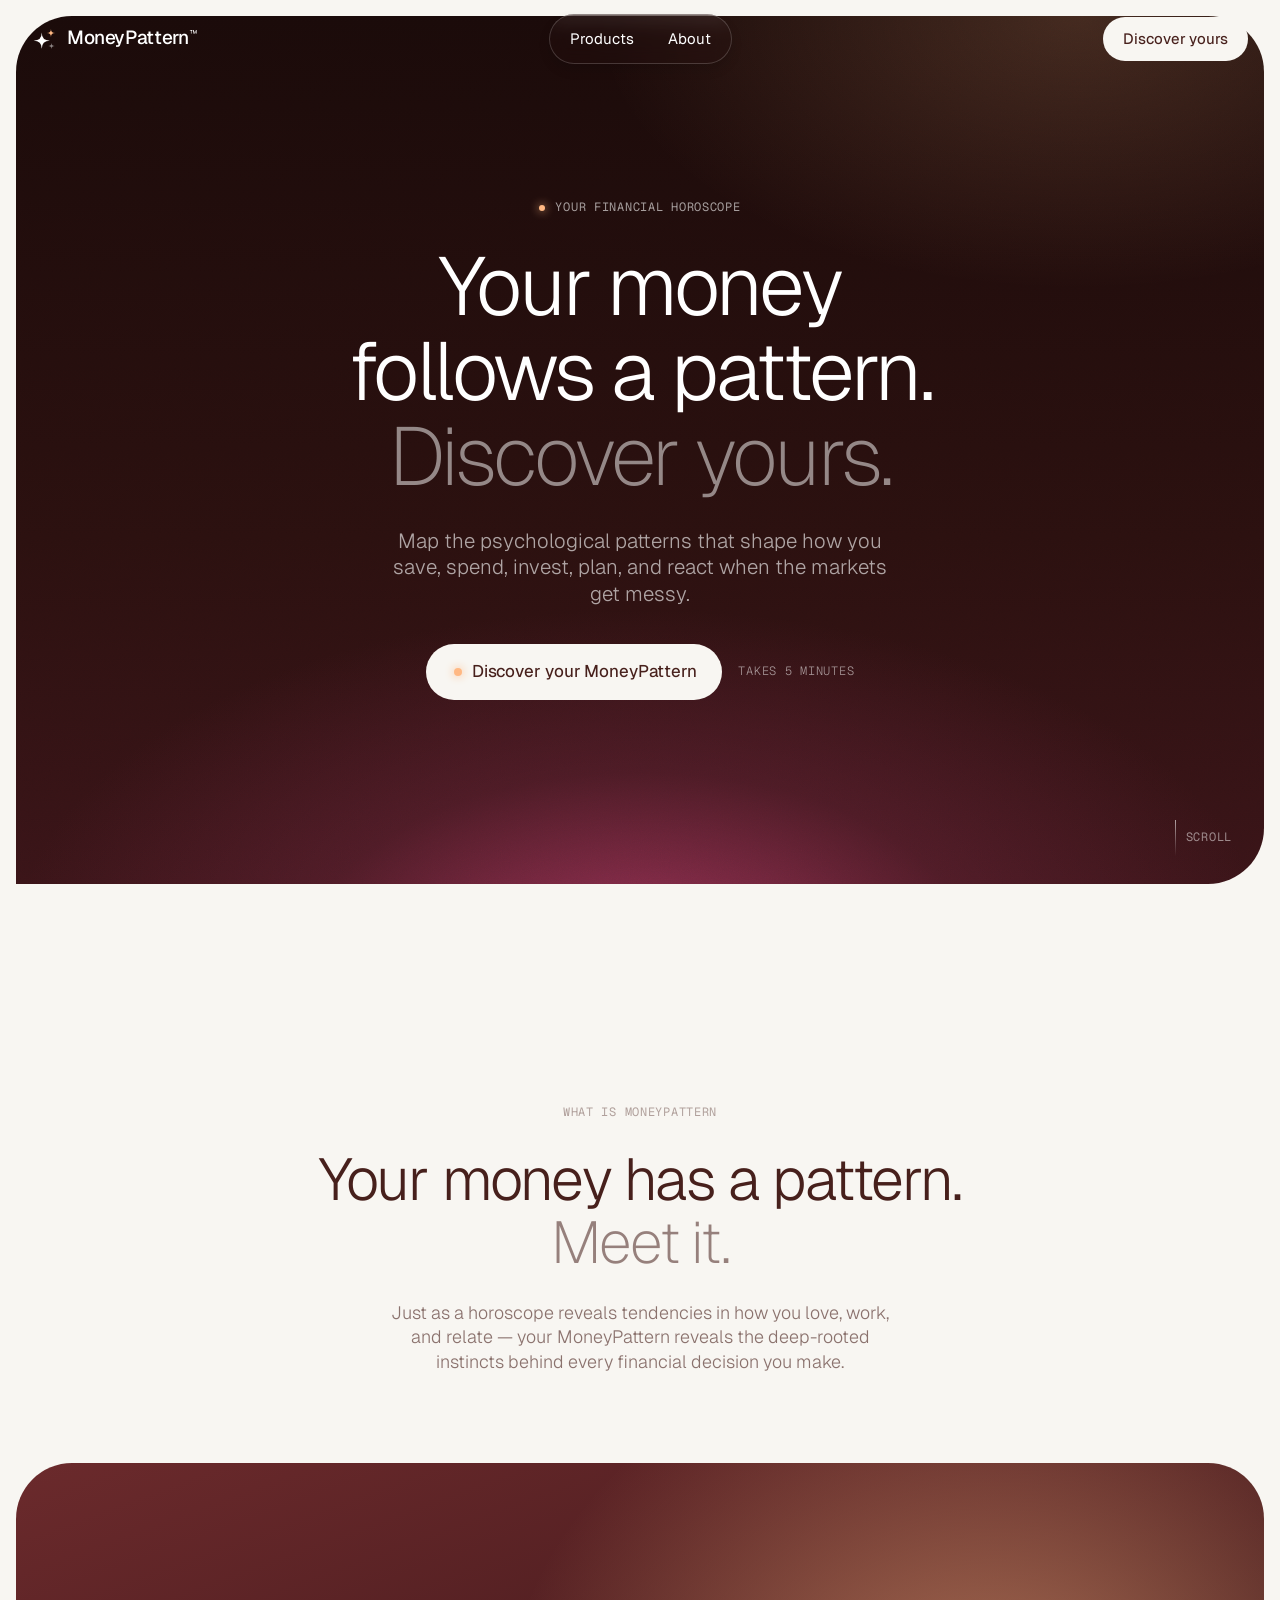
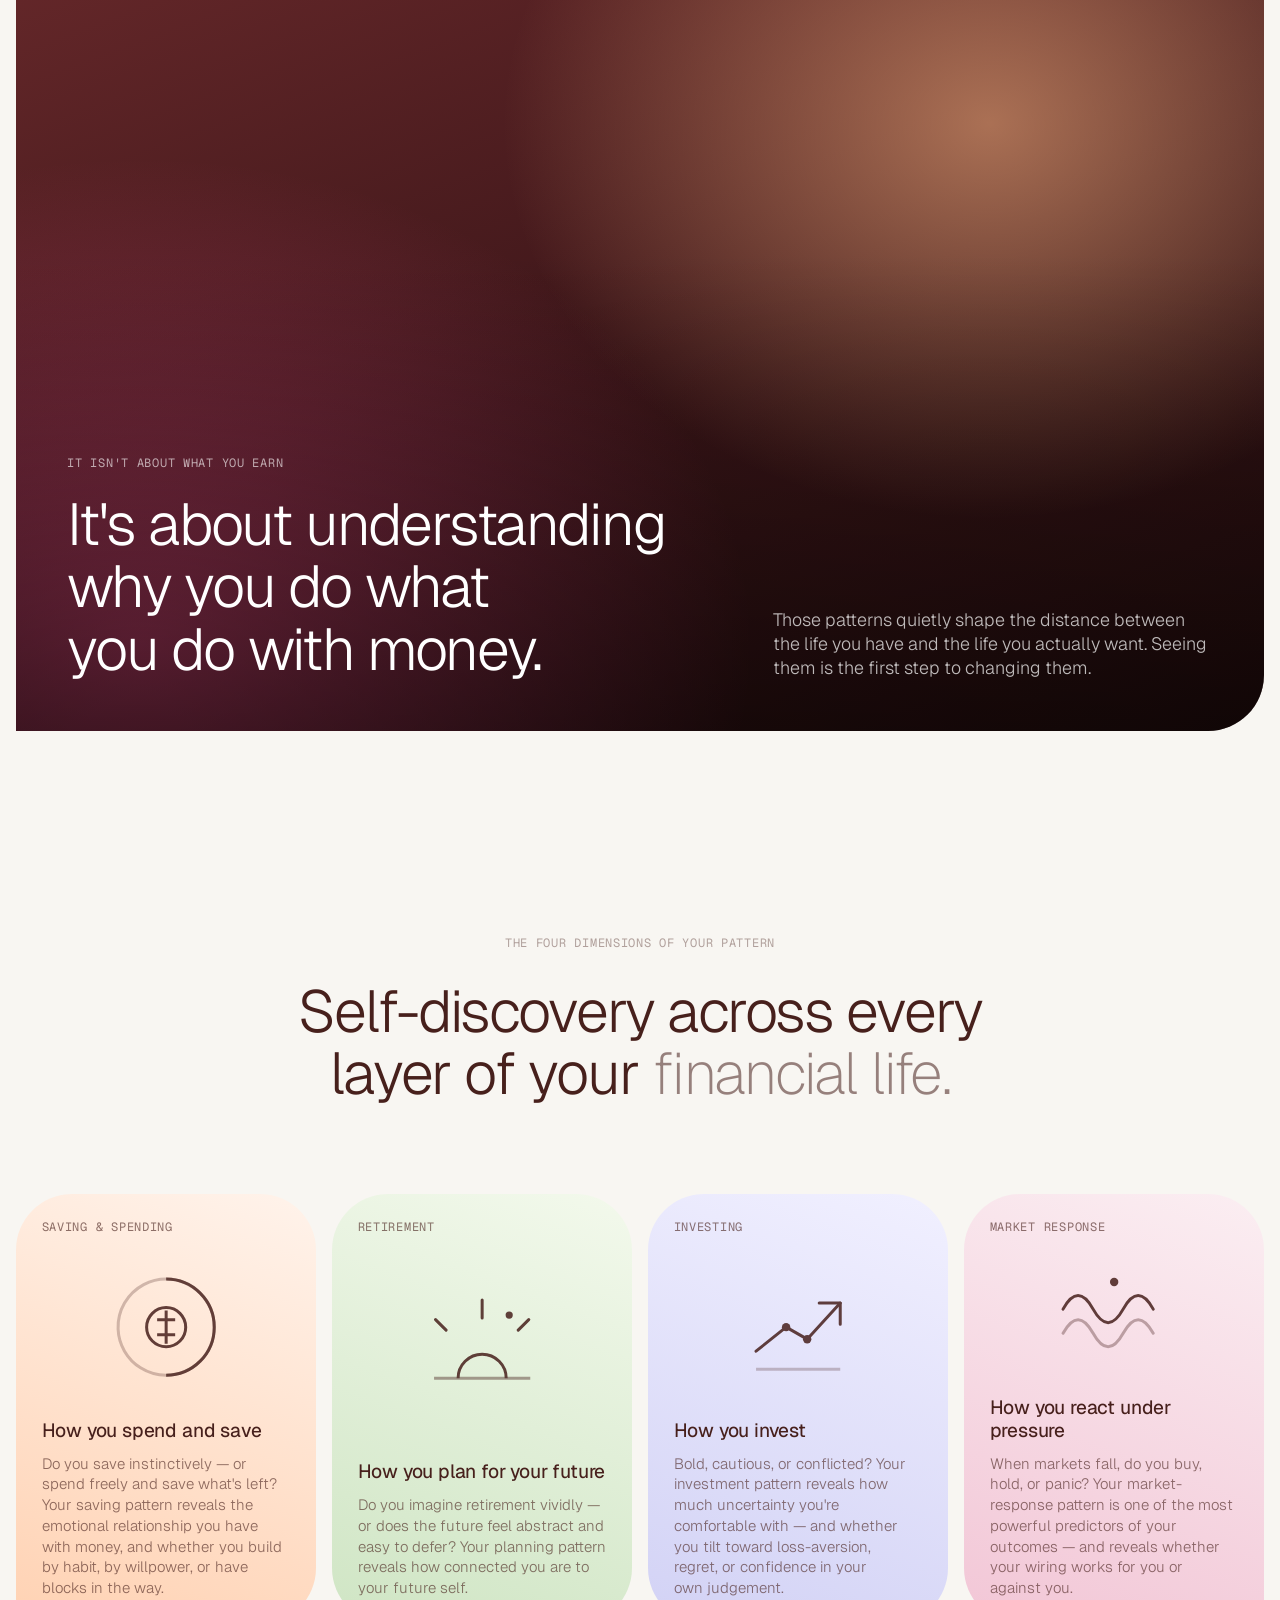
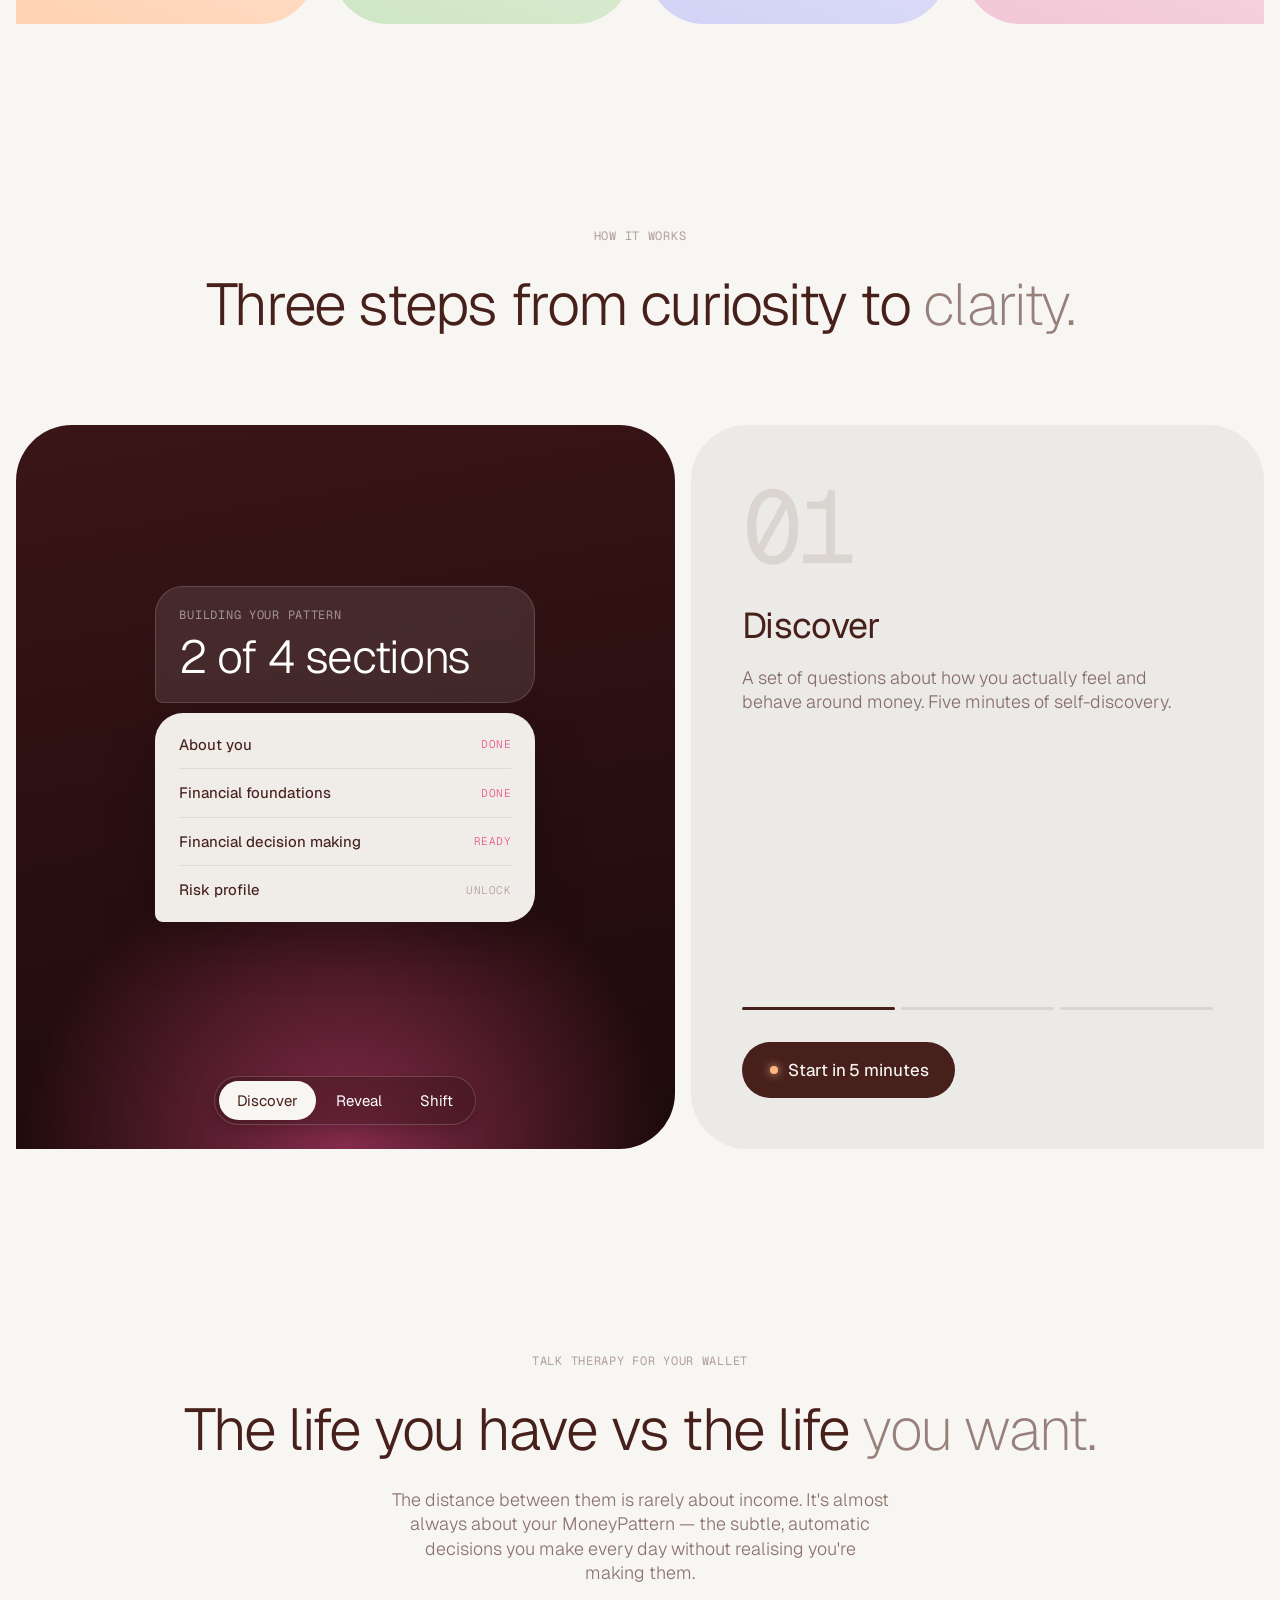
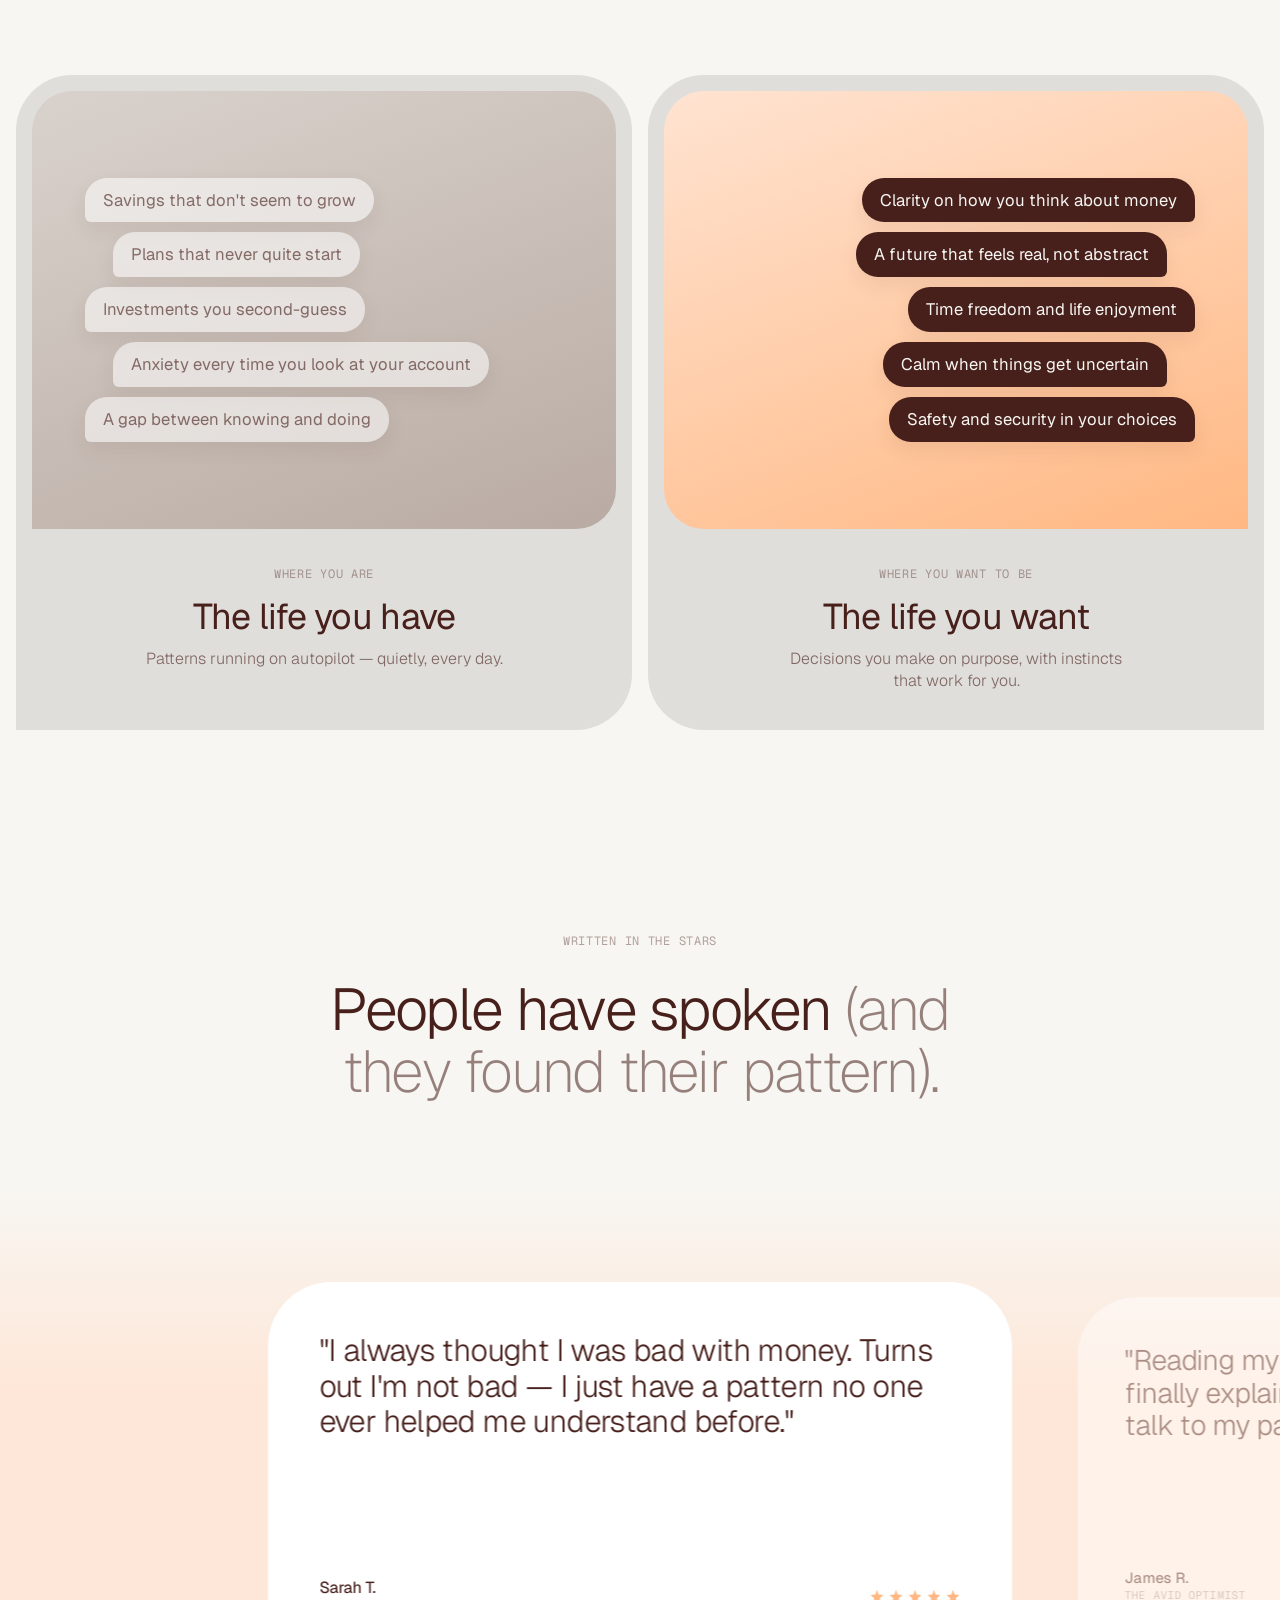
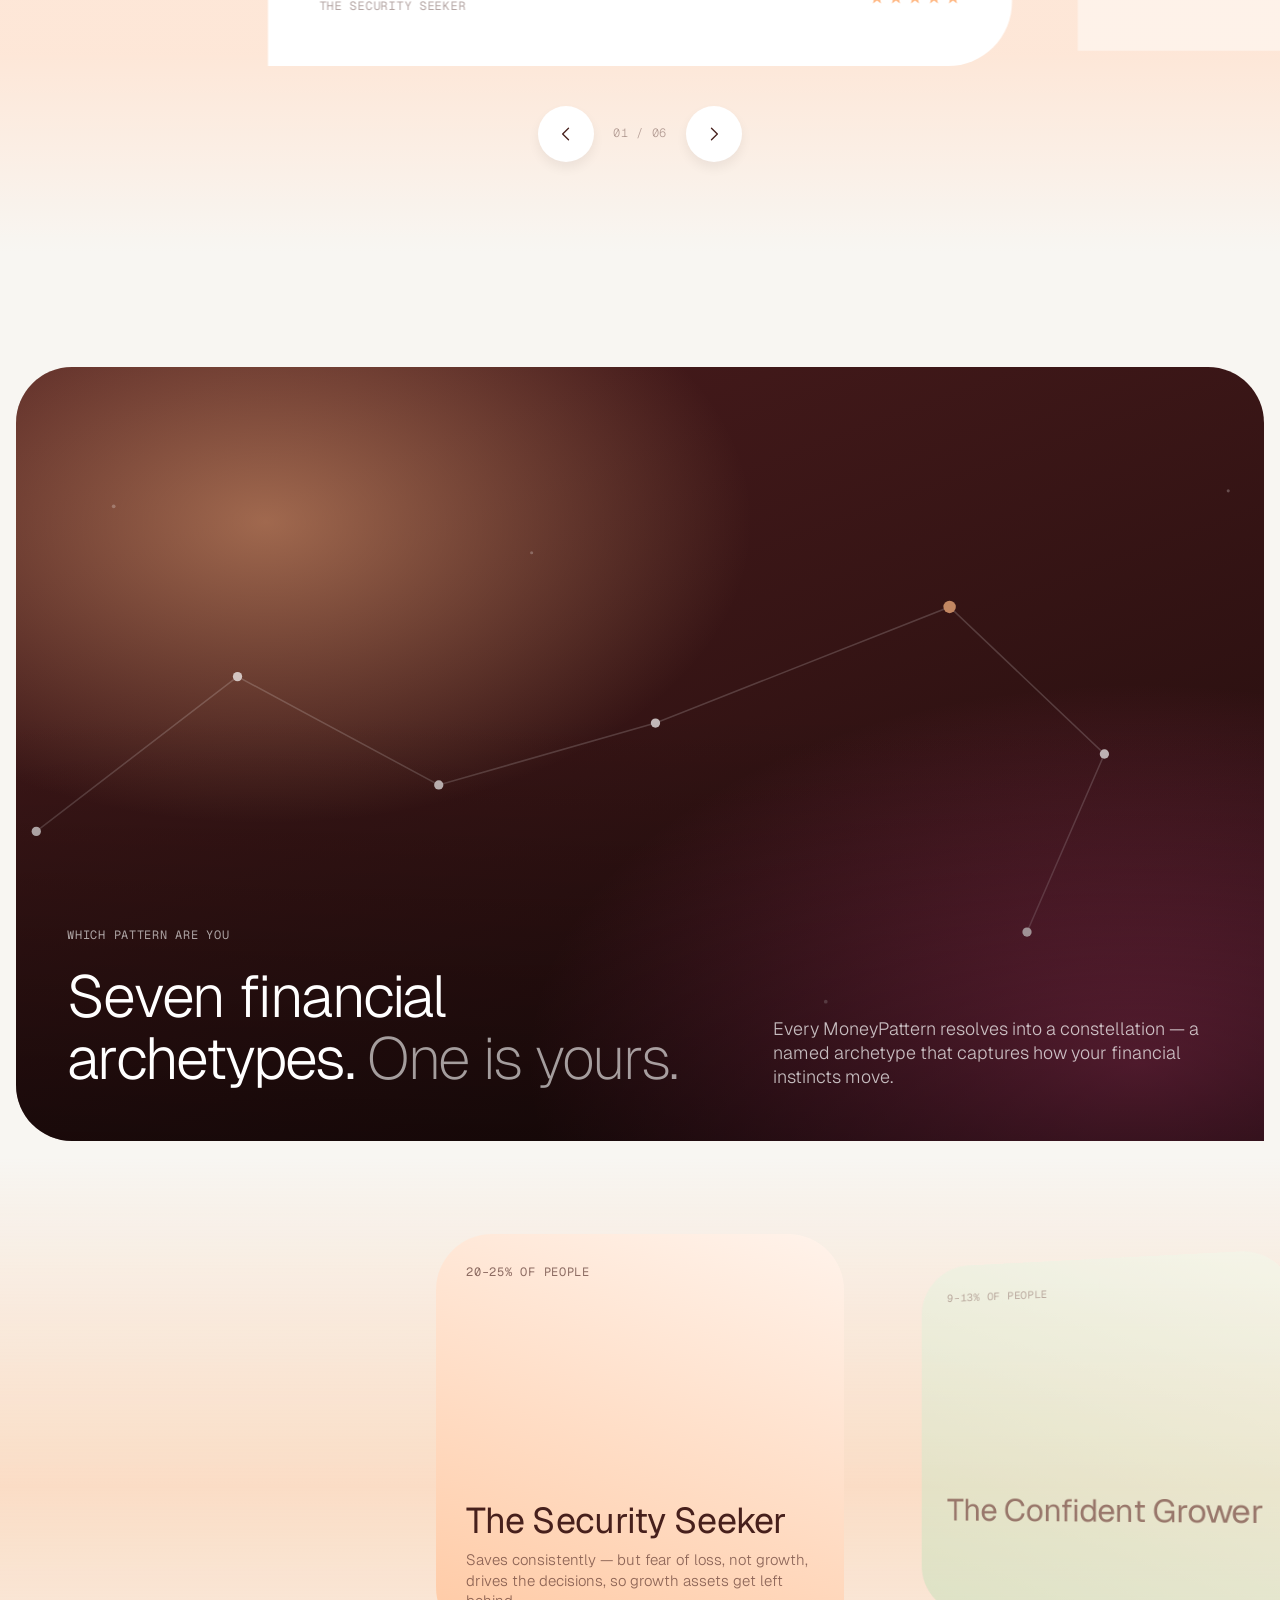
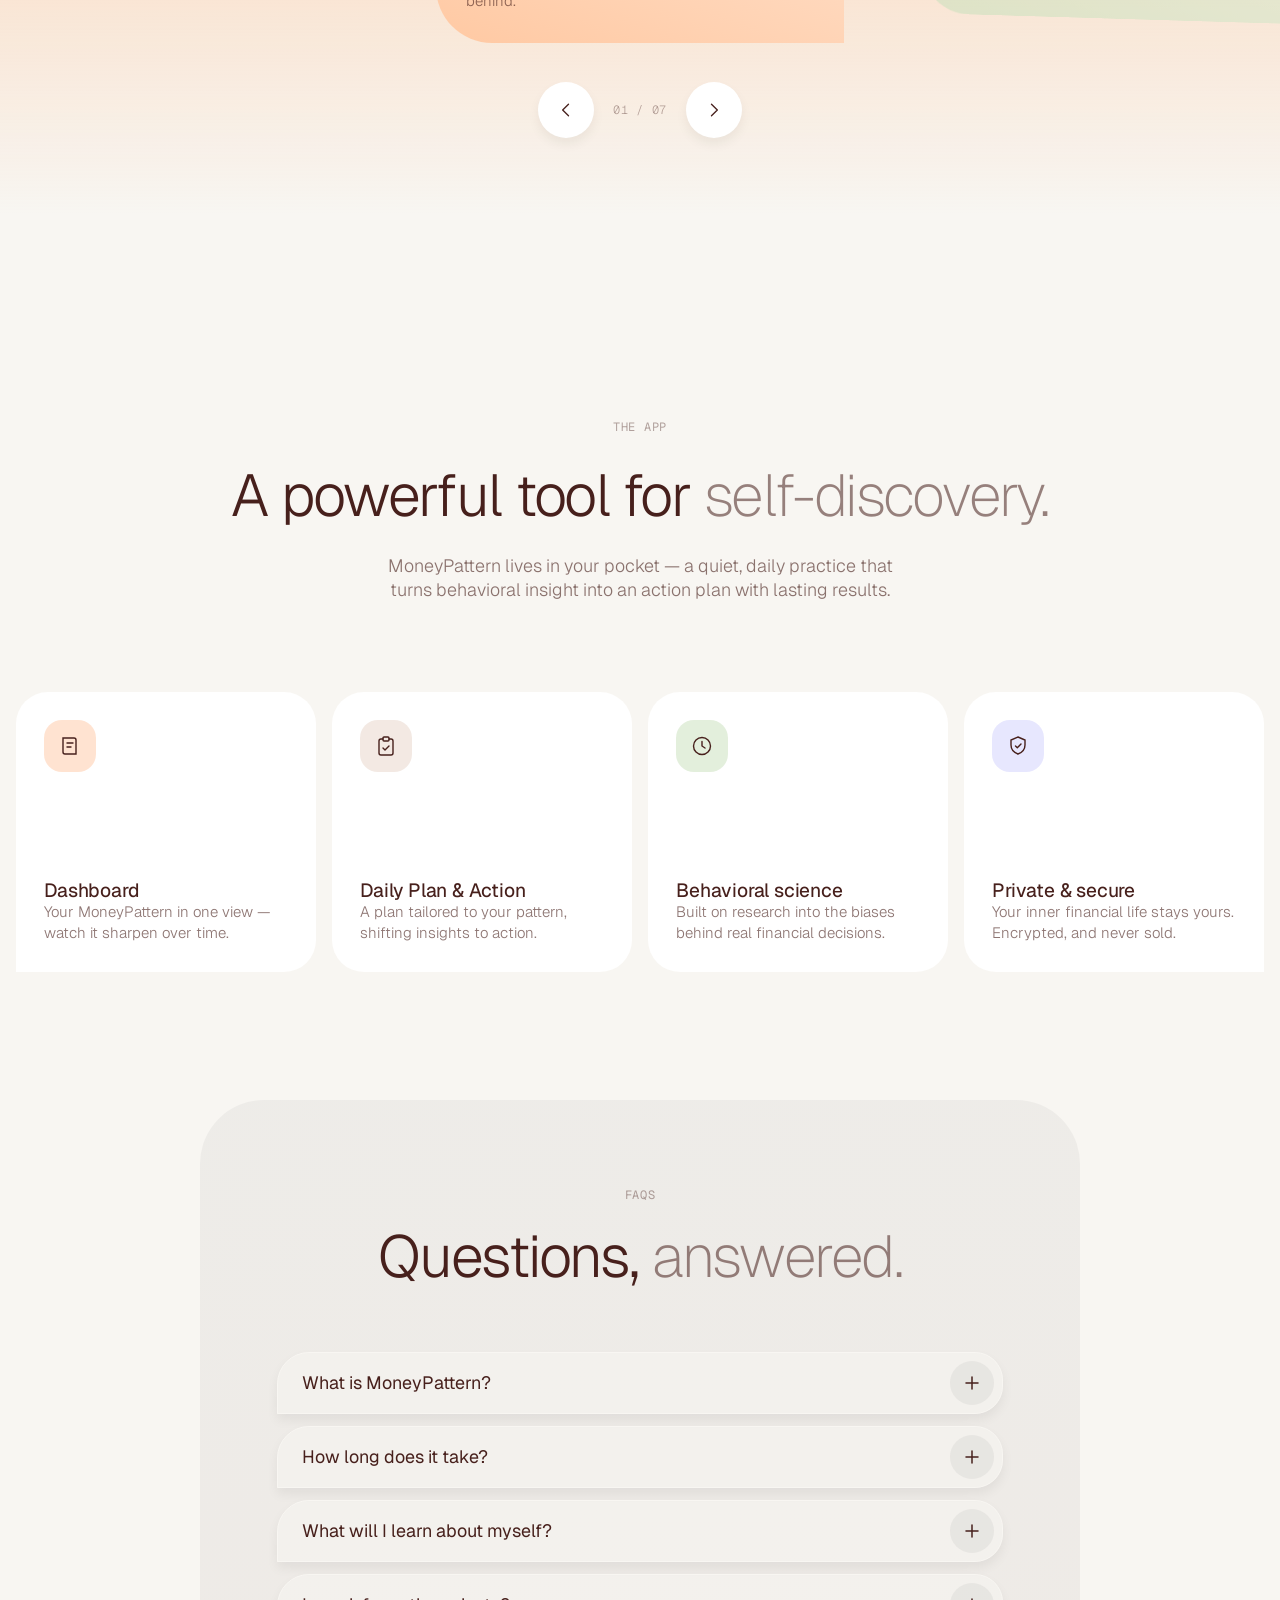
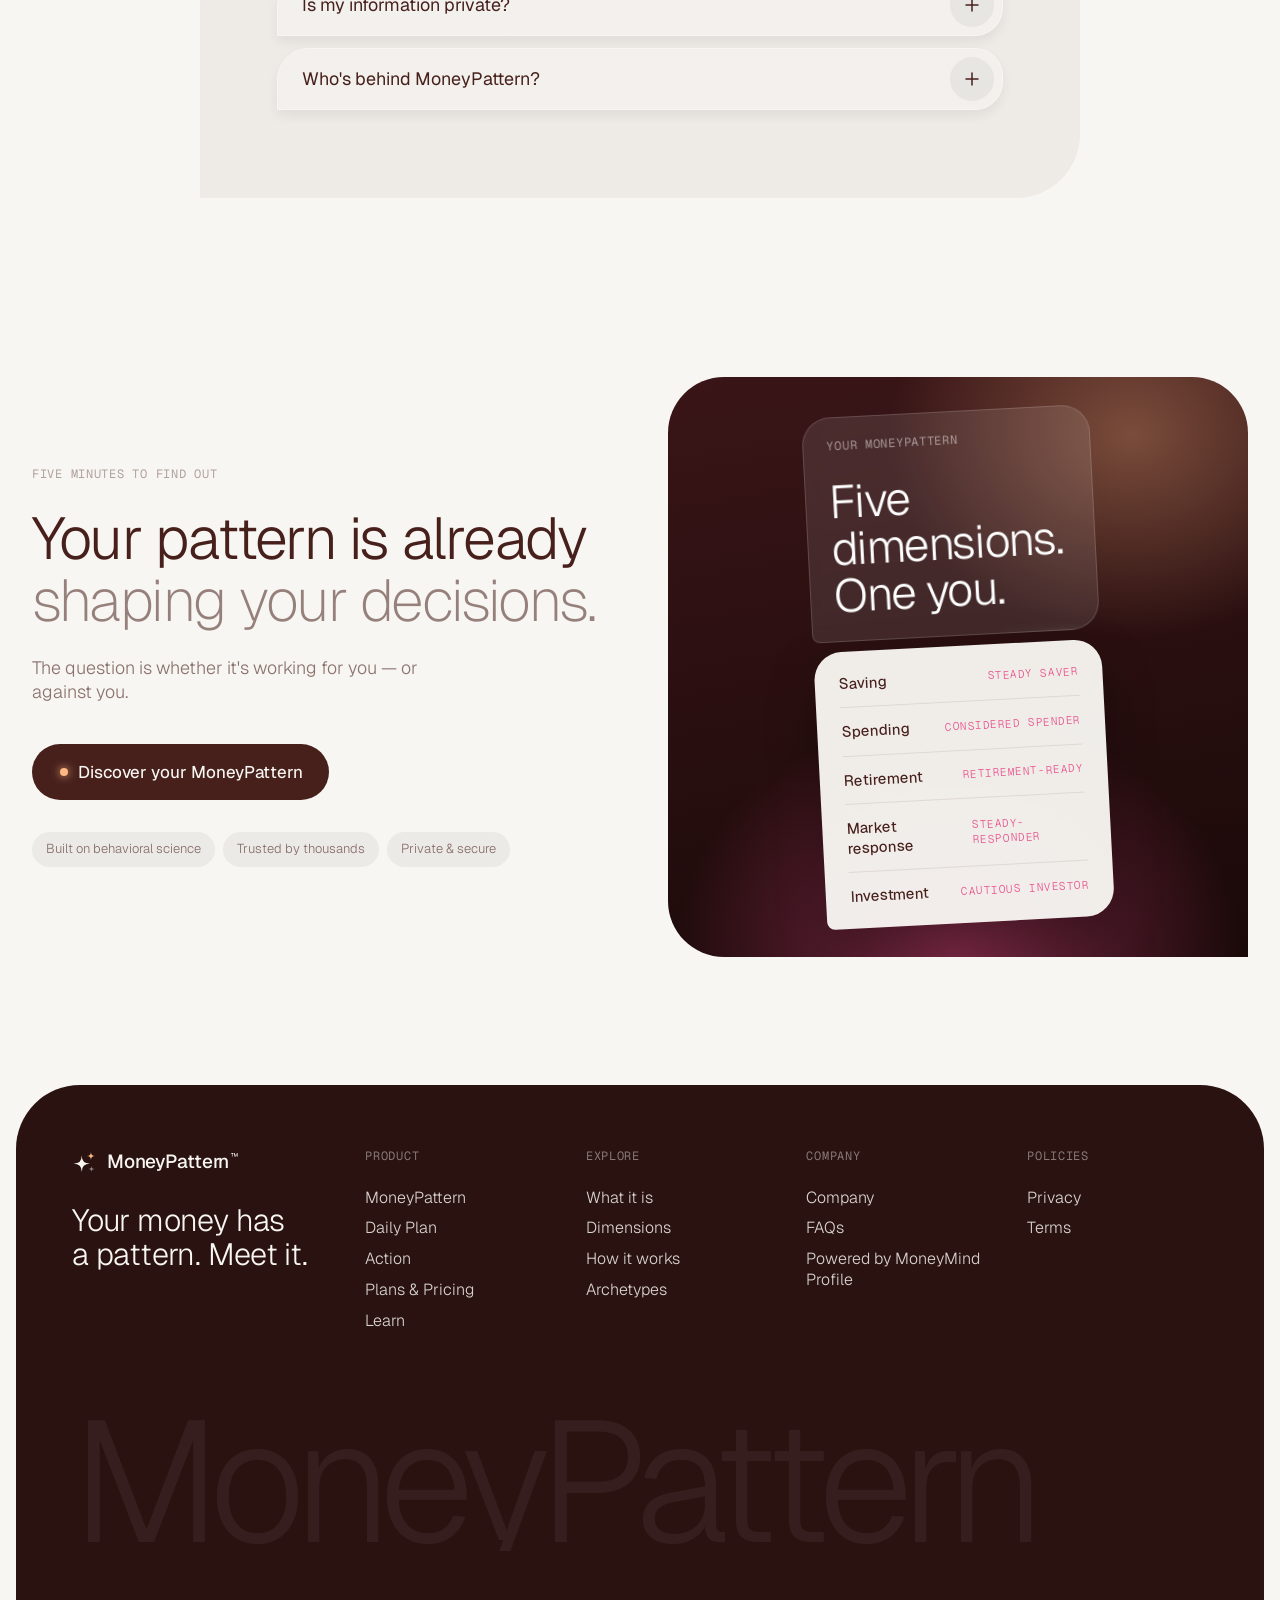
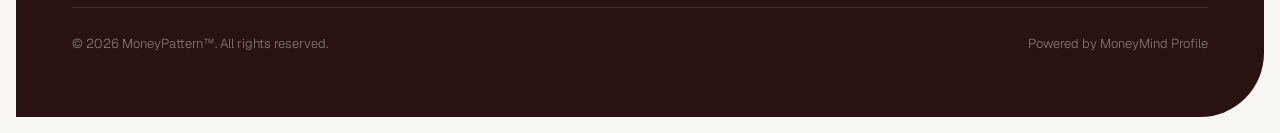
==== index.html @ b9a6897e "Redesign site in Cleo-inspired style with product, course and company pages - New home page: warm bo" ====
<!DOCTYPE html>
<html lang="en">
<head>
<meta charset="UTF-8">
<meta name="viewport" content="width=device-width, initial-scale=1.0, viewport-fit=cover">
<title>MoneyPattern — Your Financial Horoscope</title>
<meta name="description" content="A horoscope for your financial mind. Understand the behavioral patterns that shape how you save, plan, invest, and respond when markets get messy.">
<link rel="icon" type="image/svg+xml" href="favicon.svg">
<link rel="preconnect" href="https://fonts.googleapis.com">
<link rel="preconnect" href="https://fonts.gstatic.com" crossorigin>
<link href="https://fonts.googleapis.com/css2?family=Geist:wght@200..700&family=Geist+Mono:wght@400;500&display=swap" rel="stylesheet">
<link rel="stylesheet" href="assets/site.css">
</head>
<body>

<!-- NAV -->
<header class="nav" id="nav" data-tone="dark">
  <a href="#top" class="brand" aria-label="MoneyPattern home">
    <svg viewBox="0 0 48 48" fill="none" aria-hidden="true">
      <path d="M18 12 Q18 27 33 27 Q18 27 18 42 Q18 27 3 27 Q18 27 18 12 Z" fill="currentColor"/>
      <path d="M35 5.5 Q35 13 42.5 13 Q35 13 35 20.5 Q35 13 27.5 13 Q35 13 35 5.5 Z" fill="#ffb883"/>
      <path d="M36 31 Q36 37 42 37 Q36 37 36 43 Q36 37 30 37 Q36 37 36 31 Z" fill="currentColor" opacity=".5"/>
    </svg>
    <span>MoneyPattern<sup>™</sup></span>
  </a>
  <nav class="pill" aria-label="Primary">
    <button data-banner="pm" aria-expanded="false" aria-controls="pm" aria-haspopup="dialog">Products</button>
    <button data-banner="am" aria-expanded="false" aria-controls="am" aria-haspopup="dialog">About</button>
  </nav>
  <div class="nav-right">
    <a href="https://au.moneymindprofile.com/user_link/9Ris7koRd7ylxxGPboxem3oO9dlMR3xMRy0M0xySKK8/new_profile" class="btn btn-sm" target="_blank" rel="noopener noreferrer">Discover yours</a>
  </div>
</header>
<a href="https://au.moneymindprofile.com/user_link/9Ris7koRd7ylxxGPboxem3oO9dlMR3xMRy0M0xySKK8/new_profile" class="btn m-cta" target="_blank" rel="noopener noreferrer"><span class="led"></span>Discover your MoneyPattern</a>

<!-- PRODUCT BANNER -->
<div class="pm" id="pm" role="dialog" aria-modal="true" aria-label="Products" aria-hidden="true">
  <button class="pm-close" data-close aria-label="Close products">
    <svg viewBox="0 0 24 24" fill="none" stroke="currentColor" stroke-width="1.6" stroke-linecap="round"><path d="M6 6l12 12M18 6 6 18"/></svg>
  </button>
  <div class="pm-inner">
    <div class="pm-grid pair">
      <a class="pm-card" href="product-moneypattern.html">
        <span class="pm-asset t1"><svg viewBox="0 0 24 24" fill="currentColor"><path d="M10 4.5Q10 13 18.5 13Q10 13 10 21.5Q10 13 1.5 13Q10 13 10 4.5Z"/><path d="M18 1.5Q18 5 21.5 5Q18 5 18 8.5Q18 5 14.5 5Q18 5 18 1.5Z" opacity=".55"/></svg></span>
        <span class="pm-txt"><b>MoneyPattern</b><small>Your financial horoscope in 5 minutes</small></span>
        <span class="pm-go" aria-hidden="true"><svg viewBox="0 0 16 16" fill="none" stroke="currentColor" stroke-width="1.5" stroke-linecap="round" stroke-linejoin="round"><path d="M3 8h10M9 4l4 4-4 4"/></svg></span>
      </a>
      <a class="pm-card" href="product-daily-plan.html">
        <span class="pm-asset t2"><svg viewBox="0 0 24 24" fill="none" stroke="currentColor" stroke-width="1.5" stroke-linecap="round" stroke-linejoin="round"><rect x="3.5" y="5" width="17" height="15.5" rx="3"/><path d="M3.5 10h17M8 3v4M16 3v4"/><path d="m9 15 2 2 4-4"/></svg></span>
        <span class="pm-txt"><b>Daily Plan</b><small>A small, daily practice tailored to your own MoneyPattern and life goals.</small></span>
        <span class="pm-go" aria-hidden="true"><svg viewBox="0 0 16 16" fill="none" stroke="currentColor" stroke-width="1.5" stroke-linecap="round" stroke-linejoin="round"><path d="M3 8h10M9 4l4 4-4 4"/></svg></span>
      </a>
      <a class="pm-card" href="product-action.html">
        <span class="pm-asset t3"><svg viewBox="0 0 24 24" fill="none" stroke="currentColor" stroke-width="1.5" stroke-linecap="round" stroke-linejoin="round"><path d="M9 5H7a2 2 0 0 0-2 2v12a2 2 0 0 0 2 2h10a2 2 0 0 0 2-2V7a2 2 0 0 0-2-2h-2"/><rect x="9" y="3" width="6" height="4" rx="1"/><path d="m9 14 2 2 4-4"/></svg></span>
        <span class="pm-txt"><b>Action</b><small>Turn insights into habits that stick with your AI money coach.</small></span>
        <span class="pm-go" aria-hidden="true"><svg viewBox="0 0 16 16" fill="none" stroke="currentColor" stroke-width="1.5" stroke-linecap="round" stroke-linejoin="round"><path d="M3 8h10M9 4l4 4-4 4"/></svg></span>
      </a>
      <a class="pm-card" href="learn.html">
        <span class="pm-asset t5"><svg viewBox="0 0 24 24" fill="none" stroke="currentColor" stroke-width="1.5" stroke-linecap="round" stroke-linejoin="round"><path d="M2 9.5 12 5l10 4.5-10 4.5Z"/><path d="M6 11.5v4.5c0 1.5 2.7 3 6 3s6-1.5 6-3v-4.5M22 9.5v5"/></svg></span>
        <span class="pm-txt"><b>Learn</b><small>Unlock Your Wealth Codes — a six-module course</small></span>
        <span class="pm-go" aria-hidden="true"><svg viewBox="0 0 16 16" fill="none" stroke="currentColor" stroke-width="1.5" stroke-linecap="round" stroke-linejoin="round"><path d="M3 8h10M9 4l4 4-4 4"/></svg></span>
      </a>
      <a class="pm-card" href="product-pricing.html">
        <span class="pm-asset t4"><svg viewBox="0 0 24 24" fill="none" stroke="currentColor" stroke-width="1.5" stroke-linecap="round" stroke-linejoin="round"><path d="M3 12.5V4a1 1 0 0 1 1-1h8.5l8.3 8.3a1.5 1.5 0 0 1 0 2.1l-7.4 7.4a1.5 1.5 0 0 1-2.1 0Z"/><circle cx="8" cy="8" r="1.4"/></svg></span>
        <span class="pm-txt"><b>Plans &amp; Pricing</b><small>Find the plan that fits you</small></span>
        <span class="pm-go" aria-hidden="true"><svg viewBox="0 0 16 16" fill="none" stroke="currentColor" stroke-width="1.5" stroke-linecap="round" stroke-linejoin="round"><path d="M3 8h10M9 4l4 4-4 4"/></svg></span>
      </a>
    </div>
  </div>
</div>

<!-- ABOUT BANNER -->
<div class="pm pm-alt" id="am" role="dialog" aria-modal="true" aria-label="About" aria-hidden="true">
  <button class="pm-close" data-close aria-label="Close about">
    <svg viewBox="0 0 24 24" fill="none" stroke="currentColor" stroke-width="1.6" stroke-linecap="round"><path d="M6 6l12 12M18 6 6 18"/></svg>
  </button>
  <div class="pm-inner">
    <div class="pm-grid">
      <a class="pm-card" href="company.html">
        <span class="pm-asset u1"><svg viewBox="0 0 24 24" fill="none" stroke="currentColor" stroke-width="1.5" stroke-linecap="round" stroke-linejoin="round"><path d="M4 21V6.5L12 3l8 3.5V21"/><path d="M2.5 21h19M9 21v-5h6v5M8.5 9.5h.01M12 9.5h.01M15.5 9.5h.01M8.5 13h.01M12 13h.01M15.5 13h.01"/></svg></span>
        <span class="pm-txt"><b>Company</b><small>The story and science behind MoneyPattern</small></span>
        <span class="pm-go" aria-hidden="true"><svg viewBox="0 0 16 16" fill="none" stroke="currentColor" stroke-width="1.5" stroke-linecap="round" stroke-linejoin="round"><path d="M3 8h10M9 4l4 4-4 4"/></svg></span>
      </a>
      <a class="pm-card" href="#">
        <span class="pm-asset u2"><svg viewBox="0 0 24 24" fill="none" stroke="currentColor" stroke-width="1.5" stroke-linecap="round" stroke-linejoin="round"><rect x="9" y="2.5" width="6" height="11" rx="3"/><path d="M5.5 11a6.5 6.5 0 0 0 13 0M12 17.5V21M8.5 21h7"/></svg></span>
        <span class="pm-txt"><b>Podcast</b><small>Conversations on money, mindset and behaviour</small></span>
        <span class="pm-go" aria-hidden="true"><svg viewBox="0 0 16 16" fill="none" stroke="currentColor" stroke-width="1.5" stroke-linecap="round" stroke-linejoin="round"><path d="M3 8h10M9 4l4 4-4 4"/></svg></span>
      </a>
      <a class="pm-card" href="#">
        <span class="pm-asset u3"><svg viewBox="0 0 24 24" fill="none" stroke="currentColor" stroke-width="1.5" stroke-linecap="round" stroke-linejoin="round"><rect x="2.5" y="5" width="19" height="14" rx="3.5"/><path d="M10 9.2v5.6l4.8-2.8Z" fill="currentColor"/></svg></span>
        <span class="pm-txt"><b>Videos</b><small>Ideas and research on the psychology and tech of money</small></span>
        <span class="pm-go" aria-hidden="true"><svg viewBox="0 0 16 16" fill="none" stroke="currentColor" stroke-width="1.5" stroke-linecap="round" stroke-linejoin="round"><path d="M3 8h10M9 4l4 4-4 4"/></svg></span>
      </a>
      <a class="pm-card" href="#">
        <span class="pm-asset u4"><svg viewBox="0 0 24 24" fill="none" stroke="currentColor" stroke-width="1.5" stroke-linecap="round" stroke-linejoin="round"><path d="M4 5h13v13a2 2 0 0 0 2 2H6a2 2 0 0 1-2-2Z"/><path d="M17 9h3v9a2 2 0 0 1-4 0M8 9h5M8 13h5M8 17h3"/></svg></span>
        <span class="pm-txt"><b>Media</b><small>The latest from MoneyPattern</small></span>
        <span class="pm-go" aria-hidden="true"><svg viewBox="0 0 16 16" fill="none" stroke="currentColor" stroke-width="1.5" stroke-linecap="round" stroke-linejoin="round"><path d="M3 8h10M9 4l4 4-4 4"/></svg></span>
      </a>
    </div>
  </div>
</div>

<main>

<!-- HERO -->
<section class="hero" id="top">
  <div class="hero-stick">
    <div class="hero-panel" id="hero-panel">
      <div class="hero-grain"></div>
      <div class="hero-copy">
        <span class="t-mono"><i></i>Your financial horoscope</span>
        <h1 class="t-display">Your money follows a pattern.<br><em>Discover yours.</em></h1>
        <p>Map the psychological patterns that shape how you save, spend, invest, plan, and react when the markets get messy.</p>
        <div class="hero-actions">
          <a href="https://au.moneymindprofile.com/user_link/9Ris7koRd7ylxxGPboxem3oO9dlMR3xMRy0M0xySKK8/new_profile" class="btn btn-light" target="_blank" rel="noopener noreferrer"><span class="led"></span>Discover your MoneyPattern</a>
          <span class="hero-note">Takes 5 minutes</span>
        </div>
      </div>
      <div class="hero-cue t-mono" aria-hidden="true"><span></span>Scroll</div>
    </div>
  </div>
</section>

<!-- WHAT IS -->
<section id="what">
  <div class="head">
    <span class="t-mono rv">What is MoneyPattern</span>
    <h2 class="t-h2 rv">Your money has a pattern.<br><em>Meet it.</em></h2>
    <p class="t-body rv">Just as a horoscope reveals tendencies in how you love, work, and relate — your MoneyPattern reveals the deep-rooted instincts behind every financial decision you make.</p>
  </div>
  <div class="highlight rv">
    <div class="hl-card hl-what">
      <div class="hl-bg"></div>
      <div class="hl-content">
        <div>
          <span class="t-mono">It isn't about what you earn</span>
          <h3 class="t-h2" style="margin-top:20px">It's about understanding why you do what you do with money.</h3>
        </div>
        <p>Those patterns quietly shape the distance between the life you have and the life you actually want. Seeing them is the first step to changing them.</p>
      </div>
    </div>
  </div>
</section>

<!-- DIMENSIONS -->
<section id="dimensions">
  <div class="head">
    <span class="t-mono rv">The four dimensions of your pattern</span>
    <h2 class="t-h2 rv">Self-discovery across every layer of your <em>financial life.</em></h2>
  </div>
  <div class="immersive">
    <article class="im-card im-1 rv">
      <span class="t-mono">Saving &amp; Spending</span>
      <div class="im-vis">
        <svg viewBox="0 0 48 48" fill="none" stroke="currentColor" stroke-width="1"><path d="M24 8 a16 16 0 1 0 0.01 0" stroke-opacity="0.3"/><path d="M24 8 a16 16 0 0 1 0 32"/><circle cx="24" cy="24" r="6.5"/><path d="M24 18.5 v11 M21 21.5 h6 M21 26.5 h6"/></svg>
      </div>
      <h3 class="t-h4">How you spend and save</h3>
      <p>Do you save instinctively — or spend freely and save what's left? Your saving pattern reveals the emotional relationship you have with money, and whether you build by habit, by willpower, or have blocks in the way.</p>
    </article>
    <article class="im-card im-2 rv" data-delay="80">
      <span class="t-mono">Retirement</span>
      <div class="im-vis">
        <svg viewBox="0 0 48 48" fill="none" stroke="currentColor" stroke-width="1"><path d="M8 34 h32" stroke-opacity="0.5"/><path d="M16 34 a8 8 0 0 1 16 0"/><path d="M24 14 v-6 M12 18 l-3.5 -3.5 M36 18 l3.5 -3.5" stroke-linecap="round"/><circle cx="33" cy="13" r="1.2" fill="currentColor" stroke="none"/></svg>
      </div>
      <h3 class="t-h4">How you plan for your future</h3>
      <p>Do you imagine retirement vividly — or does the future feel abstract and easy to defer? Your planning pattern reveals how connected you are to your future self.</p>
    </article>
    <article class="im-card im-3 rv" data-delay="160">
      <span class="t-mono">Investing</span>
      <div class="im-vis">
        <svg viewBox="0 0 48 48" fill="none" stroke="currentColor" stroke-width="1"><path d="M10 32 L20 24 L27 28 L38 16" stroke-linecap="round" stroke-linejoin="round"/><path d="M31 16 h7 v7" stroke-linecap="round" stroke-linejoin="round"/><circle cx="20" cy="24" r="1.4" fill="currentColor" stroke="none"/><circle cx="27" cy="28" r="1.4" fill="currentColor" stroke="none"/><path d="M10 38 h28" stroke-opacity="0.3"/></svg>
      </div>
      <h3 class="t-h4">How you invest</h3>
      <p>Bold, cautious, or conflicted? Your investment pattern reveals how much uncertainty you're comfortable with — and whether you tilt toward loss-aversion, regret, or confidence in your own judgement.</p>
    </article>
    <article class="im-card im-4 rv" data-delay="240">
      <span class="t-mono">Market Response</span>
      <div class="im-vis">
        <svg viewBox="0 0 48 48" fill="none" stroke="currentColor" stroke-width="1"><path d="M7 22 q5 -9 10 0 t10 0 t10 0" stroke-linecap="round"/><path d="M7 30 q5 -9 10 0 t10 0 t10 0" stroke-opacity="0.4" stroke-linecap="round"/><circle cx="24" cy="13" r="1.4" fill="currentColor" stroke="none"/></svg>
      </div>
      <h3 class="t-h4">How you react under pressure</h3>
      <p>When markets fall, do you buy, hold, or panic? Your market-response pattern is one of the most powerful predictors of your outcomes — and reveals whether your wiring works for you or against you.</p>
    </article>
  </div>
</section>

<!-- HOW IT WORKS -->
<section id="how">
  <div class="head">
    <span class="t-mono rv">How it works</span>
    <h2 class="t-h2 rv">Three steps from curiosity to <em>clarity.</em></h2>
  </div>
  <div class="features rv">
    <div class="ft" id="ft">
      <div class="ft-asset">
        <div class="ft-slide s1 on" data-i="0">
          <div class="mock">
            <div class="mock-card dark">
              <div class="t-mono">Building your pattern</div>
              <div class="mock-big">2 of 4 sections</div>
            </div>
            <div class="mock-card">
              <div class="mock-row" style="border-top:0;padding-top:0"><b>About you</b><span>Done</span></div>
              <div class="mock-row"><b>Financial foundations</b><span>Done</span></div>
              <div class="mock-row"><b>Financial decision making</b><span>Ready</span></div>
              <div class="mock-row" style="padding-bottom:0"><b>Risk profile</b><span style="color:var(--cocoa-40)">Unlock</span></div>
            </div>
          </div>
        </div>
        <div class="ft-slide s2" data-i="1">
          <div class="mock">
            <div class="mock-card">
              <div class="t-mono">Your archetype</div>
              <div class="mock-big">The Security Seeker</div>
            </div>
            <div class="mock-card">
              <div class="mock-row" style="border-top:0;padding-top:0"><b>Saving</b><span>Steady saver</span></div>
              <div class="mock-row"><b>Spending</b><span>Impulsive spender</span></div>
              <div class="mock-row"><b>Retirement</b><span>Retirement-aware</span></div>
              <div class="mock-row"><b>Market response</b><span>Steady-responder</span></div>
              <div class="mock-row" style="padding-bottom:0"><b>Investment</b><span>Cautious investor</span></div>
            </div>
          </div>
        </div>
        <div class="ft-slide s3" data-i="2">
          <div class="mock">
            <div class="mock-card dark">
              <div class="t-mono">Your action plan</div>
              <div class="mock-big" style="font-size:clamp(26px,2.6vw,34px)">Put a pause between you and the impulse.</div>
            </div>
            <div class="mock-card mock-step">
              <span class="ico"><svg viewBox="0 0 24 24" fill="none" stroke="currentColor" stroke-width="1.7" stroke-linecap="round" stroke-linejoin="round"><path d="M9 18h6M10 22h4M15.09 14c.18-.98.65-1.74 1.41-2.5A4.65 4.65 0 0 0 18 8 6 6 0 0 0 6 8c0 1 .23 2.23 1.5 3.5.76.76 1.23 1.52 1.41 2.5"/></svg></span>
              <div><h5>Mindset</h5><p>Name the feeling you're actually reaching for.</p></div>
            </div>
            <div class="mock-card mock-step">
              <span class="ico" style="background:#cfe5c4"><svg viewBox="0 0 24 24" fill="currentColor"><rect x="6" y="5" width="4" height="14" rx="1.6"/><rect x="14" y="5" width="4" height="14" rx="1.6"/></svg></span>
              <div><h5>The pause</h5><p>Leave the cart, remove saved cards, sleep on it.</p></div>
            </div>
            <div class="mock-card mock-step">
              <span class="ico" style="background:#d2d2f5"><svg viewBox="0 0 24 24" fill="none" stroke="currentColor" stroke-width="1.7" stroke-linecap="round"><path d="M4 21v-7M4 10V3M12 21v-9M12 8V3M20 21v-5M20 12V3M1 14h6M9 8h6M17 16h6"/></svg></span>
              <div><h5>Structure</h5><p>Move savings out before you can touch them.</p></div>
            </div>
          </div>
        </div>
        <div class="ft-tabs pill" role="tablist" aria-label="How it works steps">
          <button class="on" role="tab" aria-selected="true" data-tab="0">Discover</button>
          <button role="tab" aria-selected="false" data-tab="1">Reveal</button>
          <button role="tab" aria-selected="false" data-tab="2">Shift</button>
        </div>
      </div>
      <div class="ft-body">
        <div>
          <div class="ft-panel on" data-i="0">
            <div class="ft-num">01</div>
            <h3 class="t-h3">Discover</h3>
            <p class="t-body">A set of questions about how you actually feel and behave around money. Five minutes of self-discovery.</p>
          </div>
          <div class="ft-panel" data-i="1">
            <div class="ft-num">02</div>
            <h3 class="t-h3">Reveal</h3>
            <p class="t-body">Your answers resolve into the hidden biases that shape your financial decisions — and a named archetype that captures how your instincts move.</p>
          </div>
          <div class="ft-panel" data-i="2">
            <div class="ft-num">03</div>
            <h3 class="t-h3">Shift</h3>
            <p class="t-body">Understand your levers. A plan tailored to your pattern helps you work with your instincts instead of against them.</p>
          </div>
        </div>
        <div>
          <div class="ft-progress" aria-hidden="true"><i class="on"></i><i></i><i></i></div>
          <a href="https://au.moneymindprofile.com/user_link/9Ris7koRd7ylxxGPboxem3oO9dlMR3xMRy0M0xySKK8/new_profile" class="btn" style="margin-top:32px" target="_blank" rel="noopener noreferrer"><span class="led"></span>Start in 5 minutes</a>
        </div>
      </div>
    </div>
  </div>
</section>

<!-- GAP -->
<section id="gap">
  <div class="head">
    <span class="t-mono rv">Talk therapy for your wallet</span>
    <h2 class="t-h2 rv">The life you have vs the life <em>you want.</em></h2>
    <p class="t-body rv">The distance between them is rarely about income. It's almost always about your MoneyPattern — the subtle, automatic decisions you make every day without realising you're making them.</p>
  </div>
  <div class="sbs">
    <article class="sbs-card rv">
      <div class="sbs-asset">
        <span class="bubble">Savings that don't seem to grow</span>
        <span class="bubble">Plans that never quite start</span>
        <span class="bubble">Investments you second-guess</span>
        <span class="bubble">Anxiety every time you look at your account</span>
        <span class="bubble">A gap between knowing and doing</span>
      </div>
      <div class="sbs-content">
        <div class="t-mono">Where you are</div>
        <h3 class="t-h3">The life you have</h3>
        <p>Patterns running on autopilot — quietly, every day.</p>
      </div>
    </article>
    <article class="sbs-card rv" data-delay="100">
      <div class="sbs-asset">
        <span class="bubble">Clarity on how you think about money</span>
        <span class="bubble">A future that feels real, not abstract</span>
        <span class="bubble">Time freedom and life enjoyment</span>
        <span class="bubble">Calm when things get uncertain</span>
        <span class="bubble">Safety and security in your choices</span>
      </div>
      <div class="sbs-content">
        <div class="t-mono">Where you want to be</div>
        <h3 class="t-h3">The life you want</h3>
        <p>Decisions you make on purpose, with instincts that work for you.</p>
      </div>
    </article>
  </div>
</section>

<!-- REVIEWS -->
<section class="reviews" aria-label="Testimonials">
  <div class="head">
    <span class="t-mono rv">Written in the stars</span>
    <h2 class="t-h2 rv">People have spoken <em>(and they found their pattern).</em></h2>
  </div>
  <div class="car rv" data-car="reviews">
    <div class="car-track">
      <div class="car-slide"><div class="rv-card"><blockquote>"I always thought I was bad with money. Turns out I'm not bad — I just have a pattern no one ever helped me understand before."</blockquote><div class="rv-meta"><div><b>Sarah T.</b><div class="t-mono">The Security Seeker</div></div><div class="stars" aria-label="Five stars"></div></div></div></div>
      <div class="car-slide"><div class="rv-card"><blockquote>"Reading my MoneyPattern felt like someone finally explained me to myself. It changed how I talk to my partner about our finances."</blockquote><div class="rv-meta"><div><b>James R.</b><div class="t-mono">The Avid Optimist</div></div><div class="stars" aria-label="Five stars"></div></div></div></div>
      <div class="car-slide"><div class="rv-card"><blockquote>"I've done personality tests before. This was the first one that actually changed what I did the following week."</blockquote><div class="rv-meta"><div><b>Priya M.</b><div class="t-mono">The Quiet Worrier</div></div><div class="stars" aria-label="Five stars"></div></div></div></div>
      <div class="car-slide"><div class="rv-card"><blockquote>"It named something I'd felt for years but could never articulate. Suddenly my money decisions made sense — including the bad ones."</blockquote><div class="rv-meta"><div><b>Daniel K.</b><div class="t-mono">The Informed Analyst</div></div><div class="stars" aria-label="Five stars"></div></div></div></div>
      <div class="car-slide"><div class="rv-card"><blockquote>"My partner and I took it together. The conversation it started was worth more than any budgeting app we'd ever tried."</blockquote><div class="rv-meta"><div><b>Mara L.</b><div class="t-mono">The Confident Grower</div></div><div class="stars" aria-label="Five stars"></div></div></div></div>
      <div class="car-slide"><div class="rv-card"><blockquote>"I kept putting off my finances for 'someday'. Seeing my pattern in black and white was the nudge that finally got me moving."</blockquote><div class="rv-meta"><div><b>Tom B.</b><div class="t-mono">The Present Explorer</div></div><div class="stars" aria-label="Five stars"></div></div></div></div>
    </div>
    <div class="car-ctrl">
      <button class="car-btn" data-prev aria-label="Previous testimonial"><svg viewBox="0 0 24 24" fill="none" stroke="currentColor" stroke-width="1.6" stroke-linecap="round" stroke-linejoin="round"><path d="M15 5l-7 7 7 7"/></svg></button>
      <span class="car-count" aria-live="polite"></span>
      <button class="car-btn" data-next aria-label="Next testimonial"><svg viewBox="0 0 24 24" fill="none" stroke="currentColor" stroke-width="1.6" stroke-linecap="round" stroke-linejoin="round"><path d="M9 5l7 7-7 7"/></svg></button>
    </div>
  </div>
</section>

<!-- ARCHETYPES -->
<section id="archetypes" class="arch">
  <div class="highlight rv">
    <div class="hl-card sq-right" style="min-height:min(86svh,820px)">
      <div class="hl-bg" style="background:radial-gradient(60% 60% at 20% 20%,rgba(255,184,131,.5),transparent 65%),radial-gradient(70% 70% at 90% 90%,rgba(232,75,138,.45),transparent 70%),linear-gradient(160deg,#4a1c1d,#1e0b0b)"></div>
      <svg aria-hidden="true" viewBox="0 0 1000 500" preserveAspectRatio="xMidYMid slice" style="position:absolute;inset:0;width:100%;height:100%;z-index:-1;opacity:.7">
        <polyline points="110,300 240,200 370,270 510,230 700,155 800,250 750,365" fill="none" stroke="rgba(255,255,255,.25)" stroke-width="1"/>
        <g fill="#fff"><circle cx="110" cy="300" r="3"/><circle cx="240" cy="200" r="3"/><circle cx="370" cy="270" r="3"/><circle cx="510" cy="230" r="3"/><circle cx="700" cy="155" r="4" fill="#ffb883"/><circle cx="800" cy="250" r="3"/><circle cx="750" cy="365" r="3"/></g>
        <g fill="#fff" opacity=".35"><circle cx="160" cy="90" r="1.2"/><circle cx="430" cy="120" r="1"/><circle cx="620" cy="410" r="1.2"/><circle cx="880" cy="80" r="1"/><circle cx="300" cy="440" r="1"/><circle cx="930" cy="330" r="1.2"/></g>
      </svg>
      <div class="hl-content">
        <div>
          <span class="t-mono">Which pattern are you</span>
          <h2 class="t-h2" style="margin-top:20px">Seven financial archetypes. <em style="opacity:.6">One is yours.</em></h2>
        </div>
        <p>Every MoneyPattern resolves into a constellation — a named archetype that captures how your financial instincts move.</p>
      </div>
    </div>
  </div>
  <div class="car rv" data-car="arch" style="margin-top:var(--slim)">
    <div class="car-track">
      <div class="car-slide"><div class="ar-card g1"><span class="t-mono">20–25% of people</span><div class="ar-txt"><h3 class="t-h3">The Security Seeker</h3><p>Saves consistently — but fear of loss, not growth, drives the decisions, so growth assets get left behind.</p></div></div></div>
      <div class="car-slide"><div class="ar-card g2"><span class="t-mono">9–13% of people</span><div class="ar-txt"><h3 class="t-h3">The Confident Grower</h3><p>Saves consistently, invests broadly and holds through volatility — but overconfidence can hide costly blind spots.</p></div></div></div>
      <div class="car-slide"><div class="ar-card g3"><span class="t-mono">15–20% of people</span><div class="ar-txt"><h3 class="t-h3">The Quiet Worrier</h3><p>A psychological state, not a financial one — anxiety leads to avoidance, and avoidance deepens the worry.</p></div></div></div>
      <div class="car-slide"><div class="ar-card g4"><span class="t-mono">9–13% of people</span><div class="ar-txt"><h3 class="t-h3">The Avid Optimist</h3><p>Highly engaged and quick to act — but reactive trades, FOMO and lifestyle inflation quietly erode results.</p></div></div></div>
      <div class="car-slide"><div class="ar-card g5"><span class="t-mono">5–8% of people</span><div class="ar-txt"><h3 class="t-h3">The Informed Analyst</h3><p>Researches thoroughly and rarely acts on emotion — but when the analysis never feels complete, good strategies go unimplemented.</p></div></div></div>
      <div class="car-slide"><div class="ar-card g6"><span class="t-mono">13–18% of people</span><div class="ar-txt"><h3 class="t-h3">The Present Explorer</h3><p>Not stressed by money — just not picturing the future vividly enough, so lifestyle quietly absorbs every raise.</p></div></div></div>
      <div class="car-slide"><div class="ar-card g7"><span class="t-mono">18–25% of people</span><div class="ar-txt"><h3 class="t-h3">The Pragmatic Realist</h3><p>Manages money adequately and responds to advice when prompted — but small, moderate gaps compound over time.</p></div></div></div>
    </div>
    <div class="car-ctrl">
      <button class="car-btn" data-prev aria-label="Previous archetype"><svg viewBox="0 0 24 24" fill="none" stroke="currentColor" stroke-width="1.6" stroke-linecap="round" stroke-linejoin="round"><path d="M15 5l-7 7 7 7"/></svg></button>
      <span class="car-count" aria-live="polite"></span>
      <button class="car-btn" data-next aria-label="Next archetype"><svg viewBox="0 0 24 24" fill="none" stroke="currentColor" stroke-width="1.6" stroke-linecap="round" stroke-linejoin="round"><path d="M9 5l7 7-7 7"/></svg></button>
    </div>
  </div>
</section>

<!-- APP -->
<section id="app">
  <div class="head">
    <span class="t-mono rv">The app</span>
    <h2 class="t-h2 rv">A powerful tool for <em>self-discovery.</em></h2>
    <p class="t-body rv">MoneyPattern lives in your pocket — a quiet, daily practice that turns behavioral insight into an action plan with lasting results.</p>
  </div>
  <div class="grid4">
    <article class="g-card rv">
      <span class="g-ico" style="background:#ffe3d1"><svg viewBox="0 0 24 24" fill="none" stroke="currentColor" stroke-width="1.4"><path d="M5 4h11a2 2 0 0 1 2 2v14H7a2 2 0 0 1-2-2V4Z"/><path d="M9 9h6M9 13h4" stroke-linecap="round"/></svg></span>
      <div><h3 class="t-h4">Dashboard</h3><p>Your MoneyPattern in one view — watch it sharpen over time.</p></div>
    </article>
    <article class="g-card rv" data-delay="80">
      <span class="g-ico"><svg viewBox="0 0 24 24" fill="none" stroke="currentColor" stroke-width="1.4" stroke-linecap="round" stroke-linejoin="round"><path d="M9 5H7a2 2 0 0 0-2 2v12a2 2 0 0 0 2 2h10a2 2 0 0 0 2-2V7a2 2 0 0 0-2-2h-2"/><rect x="9" y="3" width="6" height="4" rx="1"/><path d="m9 14 2 2 4-4"/></svg></span>
      <div><h3 class="t-h4">Daily Plan &amp; Action</h3><p>A plan tailored to your pattern, shifting insights to action.</p></div>
    </article>
    <article class="g-card rv" data-delay="160">
      <span class="g-ico" style="background:#e3efdc"><svg viewBox="0 0 24 24" fill="none" stroke="currentColor" stroke-width="1.4"><circle cx="12" cy="12" r="8.5"/><path d="M12 7.5v4.5l3 2" stroke-linecap="round"/></svg></span>
      <div><h3 class="t-h4">Behavioral science</h3><p>Built on research into the biases behind real financial decisions.</p></div>
    </article>
    <article class="g-card rv" data-delay="240">
      <span class="g-ico" style="background:#e7e7fe"><svg viewBox="0 0 24 24" fill="none" stroke="currentColor" stroke-width="1.4"><path d="M12 3l7 3v5c0 4.5-3 7.5-7 9-4-1.5-7-4.5-7-9V6l7-3Z"/><path d="M9.5 12l1.8 1.8L15 10" stroke-linecap="round" stroke-linejoin="round"/></svg></span>
      <div><h3 class="t-h4">Private &amp; secure</h3><p>Your inner financial life stays yours. Encrypted, and never sold.</p></div>
    </article>
  </div>
</section>

<!-- FAQ -->
<section class="faq" id="faq">
  <div class="faq-box rv">
    <div class="head-in">
      <div class="t-mono">FAQs</div>
      <h2 class="t-h2">Questions, <em>answered.</em></h2>
    </div>
    <div class="faq-items">
      <div class="faq-item">
        <button class="faq-q" aria-expanded="false"><span>What is MoneyPattern?</span><i><svg viewBox="0 0 16 16" fill="none" stroke="currentColor" stroke-width="1.5" stroke-linecap="round"><path d="M8 2v12M2 8h12"/></svg></i></button>
        <div class="faq-a"><div><p>A horoscope for your financial mind. MoneyPattern maps the psychological patterns that shape how you save, spend, invest, plan, and react when markets get messy — so you can understand why you do what you do with money.</p></div></div>
      </div>
      <div class="faq-item">
        <button class="faq-q" aria-expanded="false"><span>How long does it take?</span><i><svg viewBox="0 0 16 16" fill="none" stroke="currentColor" stroke-width="1.5" stroke-linecap="round"><path d="M8 2v12M2 8h12"/></svg></i></button>
        <div class="faq-a"><div><p>About five minutes. You'll answer a set of questions about how you actually feel and behave around money.</p></div></div>
      </div>
      <div class="faq-item">
        <button class="faq-q" aria-expanded="false"><span>What will I learn about myself?</span><i><svg viewBox="0 0 16 16" fill="none" stroke="currentColor" stroke-width="1.5" stroke-linecap="round"><path d="M8 2v12M2 8h12"/></svg></i></button>
        <div class="faq-a"><div><p>Your pattern across four dimensions — saving &amp; spending, retirement, investing, and market response — plus the named archetype that captures how your financial instincts move, and an action plan tailored to it.</p></div></div>
      </div>
      <div class="faq-item">
        <button class="faq-q" aria-expanded="false"><span>Is my information private?</span><i><svg viewBox="0 0 16 16" fill="none" stroke="currentColor" stroke-width="1.5" stroke-linecap="round"><path d="M8 2v12M2 8h12"/></svg></i></button>
        <div class="faq-a"><div><p>Yes. Your inner financial life stays yours — it's encrypted, and never sold. Read our <a href="Privacy-Policy.html" style="text-decoration:underline;color:var(--cocoa)">Privacy Policy</a> for the details.</p></div></div>
      </div>
      <div class="faq-item">
        <button class="faq-q" aria-expanded="false"><span>Who's behind MoneyPattern?</span><i><svg viewBox="0 0 16 16" fill="none" stroke="currentColor" stroke-width="1.5" stroke-linecap="round"><path d="M8 2v12M2 8h12"/></svg></i></button>
        <div class="faq-a"><div><p>MoneyPattern was founded by Jacqui Henderson, who has spent 25+ years across technology and wealth management. It's powered by MoneyMind Profile.</p></div></div>
      </div>
    </div>
  </div>
</section>

<!-- CTA -->
<section class="cta">
  <div class="rv">
    <div class="t-mono">Five minutes to find out</div>
    <h2 class="t-h2">Your pattern is already <em>shaping your decisions.</em></h2>
    <p class="t-body">The question is whether it's working for you — or against you.</p>
    <a href="https://au.moneymindprofile.com/user_link/9Ris7koRd7ylxxGPboxem3oO9dlMR3xMRy0M0xySKK8/new_profile" class="btn" target="_blank" rel="noopener noreferrer"><span class="led"></span>Discover your MoneyPattern</a>
    <div class="cta-badges"><span>Built on behavioral science</span><span>Trusted by thousands</span><span>Private &amp; secure</span></div>
  </div>
  <div class="cta-vis rv" data-delay="120">
    <div class="mock">
      <div class="mock-card dark">
        <div class="t-mono">Your MoneyPattern</div>
        <div class="mock-big">Five dimensions. One you.</div>
      </div>
      <div class="mock-card">
        <div class="mock-row" style="border-top:0;padding-top:0"><b>Saving</b><span>Steady saver</span></div>
        <div class="mock-row"><b>Spending</b><span>Considered spender</span></div>
        <div class="mock-row"><b>Retirement</b><span>Retirement-ready</span></div>
        <div class="mock-row"><b>Market response</b><span>Steady-responder</span></div>
        <div class="mock-row" style="padding-bottom:0"><b>Investment</b><span>Cautious investor</span></div>
      </div>
    </div>
  </div>
</section>

</main>

<!-- FOOTER -->
<footer class="foot">
  <div class="foot-in">
    <div class="foot-top">
      <div>
        <span class="brand">
          <svg viewBox="0 0 48 48" fill="none" aria-hidden="true">
            <path d="M18 12 Q18 27 33 27 Q18 27 18 42 Q18 27 3 27 Q18 27 18 12 Z" fill="currentColor"/>
            <path d="M35 5.5 Q35 13 42.5 13 Q35 13 35 20.5 Q35 13 27.5 13 Q35 13 35 5.5 Z" fill="#ffb883"/>
            <path d="M36 31 Q36 37 42 37 Q36 37 36 43 Q36 37 30 37 Q36 37 36 31 Z" fill="currentColor" opacity=".5"/>
          </svg>
          <span>MoneyPattern<sup>™</sup></span>
        </span>
        <p class="foot-tag">Your money has a pattern. Meet it.</p>
      </div>
      <div class="foot-col">
        <h6>Product</h6>
        <a href="product-moneypattern.html">MoneyPattern</a>
        <a href="product-daily-plan.html">Daily Plan</a>
        <a href="product-action.html">Action</a>
        <a href="product-pricing.html">Plans &amp; Pricing</a>
        <a href="learn.html">Learn</a>
      </div>
      <div class="foot-col">
        <h6>Explore</h6>
        <a href="#what">What it is</a>
        <a href="#dimensions">Dimensions</a>
        <a href="#how">How it works</a>
        <a href="#archetypes">Archetypes</a>
      </div>
      <div class="foot-col">
        <h6>Company</h6>
        <a href="company.html">Company</a>
        <a href="#faq">FAQs</a>
        <span>Powered by MoneyMind Profile</span>
      </div>
      <div class="foot-col">
        <h6>Policies</h6>
        <a href="Privacy-Policy.html">Privacy</a>
        <a href="Terms-of-Use.html">Terms</a>
      </div>
    </div>
    <div class="foot-word" aria-hidden="true">MoneyPattern</div>
    <div class="foot-bot">
      <span>© <span id="yr">2026</span> MoneyPattern™. All rights reserved.</span>
      <span>Powered by MoneyMind Profile</span>
    </div>
  </div>
</footer>

<script src="assets/site.js"></script>
</body>
</html>
---- assets/site.css ----
*,*::before,*::after{margin:0;padding:0;box-sizing:border-box}
html{-webkit-text-size-adjust:100%}
img{max-width:100%;display:block}
button{font:inherit;color:inherit;background:none;border:0;cursor:pointer}
a{color:inherit;text-decoration:none}

:root{
  /* palette */
  --bone:#f8f6f2;
  --cocoa:#47201c;
  --cocoa-deep:#291210;
  --cocoa-60:rgba(71,32,28,.62);
  --cocoa-40:rgba(71,32,28,.4);
  --cocoa-10:rgba(71,32,28,.1);
  --blush:#f3e9e3;
  --peach:#ffe3d1;
  --apricot:#ffb883;
  --rose:#e84b8a;
  --grey-a:rgba(134,134,134,.21);
  --grey-b:rgba(134,134,134,.11);
  /* type */
  --sans:'Geist',-apple-system,BlinkMacSystemFont,'Segoe UI',Helvetica,Arial,sans-serif;
  --mono:'Geist Mono',ui-monospace,SFMono-Regular,Menlo,monospace;
  /* layout */
  --slim:8px;
  --outer:16px;
  --r-sm:32px;
  --r-md:32px;
  --r-lg:40px;
  --ease:cubic-bezier(.75,0,.25,1);
  --ease-out:cubic-bezier(.22,1,.36,1);
}
@media (min-width:768px){:root{--slim:16px;--outer:32px;--r-md:48px;--r-lg:56px}}
@media (min-width:1200px){:root{--r-md:56px;--r-lg:64px}}

body{
  background:var(--bone);
  color:var(--cocoa);
  font-family:var(--sans);
  font-weight:300;
  font-size:16px;
  line-height:1.3;
  -webkit-font-smoothing:antialiased;
  -moz-osx-font-smoothing:grayscale;
  overflow-x:hidden;
}

/* ── type ── */
.t-display{font-weight:300;font-size:clamp(40px,6.4vw,88px);line-height:1.04;letter-spacing:-.035em;text-wrap:balance}
.t-h2{font-weight:300;font-size:clamp(34px,4.6vw,64px);line-height:1.06;letter-spacing:-.03em;text-wrap:balance}
.t-h3{font-weight:400;font-size:clamp(26px,2.8vw,40px);line-height:1.1;letter-spacing:-.02em;text-wrap:balance}
.t-h4{font-weight:450;font-size:clamp(18px,1.5vw,22px);line-height:1.2;letter-spacing:-.01em}
.t-body{font-size:clamp(16px,1.4vw,20px);line-height:1.35;color:var(--cocoa-60);text-wrap:pretty}
.t-mono{font-family:var(--mono);font-weight:400;font-size:12px;letter-spacing:.06em;text-transform:uppercase;line-height:1.3}
.t-display em,.t-h2 em,.t-h3 em{font-style:normal;font-weight:200;opacity:.55}

/* ── buttons ── */
.btn{display:inline-flex;align-items:center;gap:10px;height:56px;padding:0 26px 0 28px;border-radius:999px;
  font-size:17px;font-weight:450;letter-spacing:-.005em;white-space:nowrap;
  background:var(--cocoa);color:var(--bone);transition:background .2s,transform .3s var(--ease-out)}
.btn:hover{background:var(--cocoa-deep);transform:translateY(-1px)}
.btn .led{width:8px;height:8px;border-radius:50%;background:var(--apricot);box-shadow:0 0 10px var(--apricot)}
.btn-light{background:var(--bone);color:var(--cocoa)}
.btn-light:hover{background:#fff}
.btn-sm{height:44px;padding:0 20px;font-size:15px}
.btn-ghost{background:transparent;color:var(--cocoa);box-shadow:inset 0 0 0 1px var(--cocoa-10)}
.btn-ghost:hover{background:var(--grey-b)}

/* ── reveal ── */
.rv{opacity:0;transform:translateY(28px);transition:opacity .9s var(--ease-out),transform .9s var(--ease-out)}
.rv.in{opacity:1;transform:none}
@media (prefers-reduced-motion:reduce){.rv{opacity:1;transform:none;transition:none}}

/* ═════════ NAV ═════════ */
.nav{position:fixed;z-index:50;left:0;right:0;top:0;padding:calc(env(safe-area-inset-top,0px) + 14px) var(--outer) 0;
  display:grid;grid-template-columns:1fr auto 1fr;align-items:center;pointer-events:none;
  color:var(--cocoa);transition:color .25s}
.nav>*{pointer-events:auto}
.nav::before{content:"";position:absolute;z-index:-1;inset:0 0 -28px;pointer-events:none;opacity:0;transition:opacity .3s;
  background:linear-gradient(180deg,var(--bone) 0%,rgba(248,246,242,.85) 55%,rgba(248,246,242,0) 100%)}
.nav[data-tone="light"]::before{opacity:1}
.nav[data-tone="dark"]{color:#fff}
.brand{display:inline-flex;align-items:center;gap:9px;font-weight:500;font-size:19px;letter-spacing:-.02em}
.brand svg{width:26px;height:26px}
.brand sup{font-size:.5em;font-weight:400;margin-left:1px}
.pill{position:relative;display:flex;gap:2px;padding:5px;border-radius:999px;
  background:rgba(255,255,255,.55);-webkit-backdrop-filter:blur(10px);backdrop-filter:blur(10px);
  box-shadow:0 6px 12px rgba(0,0,0,.08),inset 0 0 0 1px rgba(255,255,255,.6);transition:background .25s,box-shadow .25s}
.nav[data-tone="dark"] .pill{background:rgba(41,18,16,.25);box-shadow:0 6px 12px rgba(0,0,0,.12),inset 0 0 0 1px rgba(255,255,255,.18)}
.pill a,.pill button{padding:10px 16px;border-radius:999px;font-size:15px;font-weight:400;transition:background .2s}
.pill a:hover,.pill button:hover,.pill .on{background:rgba(255,255,255,.7)}
.nav[data-tone="dark"] .pill a:hover,.nav[data-tone="dark"] .pill .on{background:rgba(255,255,255,.14)}
.nav-right{justify-self:end;display:flex;gap:8px;align-items:center}
.nav[data-tone="dark"] .nav-right .btn{background:var(--bone);color:var(--cocoa)}
@media (max-width:960px){
  .nav{grid-template-columns:1fr auto auto;column-gap:8px}
  .nav .pill{justify-self:end}
}
@media (max-width:640px){
  .nav{grid-template-columns:1fr auto;padding-top:calc(env(safe-area-inset-top,0px) + 10px)}
  .nav-right{display:none}
  .brand{font-size:17px;gap:7px}
  .brand svg{width:22px;height:22px}
  .pill{padding:4px}
  .pill a,.pill button{padding:10px 13px;font-size:14px;min-height:40px}
}

/* ═════════ HERO (sticky phone) ═════════ */
.hero{position:relative}
.hero-stick{height:100svh;min-height:600px;padding:var(--slim)}
.hero-panel{position:relative;height:100%;border-radius:var(--r-md);border-bottom-left-radius:0;overflow:hidden;color:#fff;
  background:
    radial-gradient(70% 55% at 50% 108%, rgba(232,75,138,.55) 0%, rgba(122,42,69,.35) 38%, transparent 72%),
    radial-gradient(55% 45% at 85% 0%, rgba(255,184,131,.18), transparent 70%),
    linear-gradient(180deg,#1a0a09 0%,#2b100f 60%,#3a1418 100%);
  display:grid;place-items:center;--p:0}
.hero-grain{position:absolute;inset:0;opacity:.08;mix-blend-mode:overlay;pointer-events:none;
  background-image:url("data:image/svg+xml,%3Csvg xmlns='http://www.w3.org/2000/svg' width='160' height='160'%3E%3Cfilter id='n'%3E%3CfeTurbulence type='fractalNoise' baseFrequency='.9' numOctaves='2'/%3E%3C/filter%3E%3Crect width='100%25' height='100%25' filter='url(%23n)'/%3E%3C/svg%3E")}
.hero-copy{position:relative;z-index:2;text-align:center;max-width:860px;padding:0 var(--outer);
  display:flex;flex-direction:column;align-items:center;gap:28px;
  opacity:calc(1 - var(--p) * 2.2);transform:translateY(calc(var(--p) * -120px)) scale(calc(1 - var(--p) * .08))}
.hero-copy .t-mono{color:rgba(255,255,255,.6);display:inline-flex;align-items:center;gap:10px}
.hero-copy .t-mono i{width:6px;height:6px;border-radius:50%;background:var(--apricot);box-shadow:0 0 10px var(--apricot)}
.hero-copy h1 em{opacity:.5}
.hero-copy p{font-size:clamp(17px,1.6vw,21px);line-height:1.3;color:rgba(255,255,255,.62);max-width:520px;text-wrap:pretty}
.hero-actions{display:flex;flex-wrap:wrap;gap:16px;align-items:center;justify-content:center;margin-top:8px}
.hero-note{font-family:var(--mono);font-size:12px;letter-spacing:.06em;text-transform:uppercase;color:rgba(255,255,255,.55)}
.hero-cue{position:absolute;z-index:3;bottom:28px;right:32px;display:flex;align-items:center;gap:10px;color:rgba(255,255,255,.5);opacity:calc(1 - var(--p) * 4)}
.hero-cue span{width:1px;height:36px;background:linear-gradient(rgba(255,255,255,.6),transparent);animation:cue 2.2s var(--ease) infinite}
@keyframes cue{0%{transform:scaleY(0);transform-origin:top}50%{transform:scaleY(1);transform-origin:top}51%{transform-origin:bottom}100%{transform:scaleY(0);transform-origin:bottom}}
@media (max-width:767px){
  .hero-copy{gap:22px}
  .hero-cue{display:none}
}

/* ═════════ SECTION HEADER ═════════ */
.head{padding:clamp(120px,16vw,220px) var(--outer) clamp(64px,7vw,100px);display:flex;flex-direction:column;align-items:center;text-align:center}
.head.sm{padding-top:clamp(96px,11vw,160px);padding-bottom:clamp(48px,5vw,72px)}
.head .t-mono{color:var(--cocoa-40);margin-bottom:28px}
.head .t-h2{max-width:980px}
.head .t-body{max-width:520px;margin-top:28px}
.head .btn{margin-top:44px}

/* ═════════ HIGHLIGHT (full-bleed image card) ═════════ */
.highlight{padding:0 var(--slim)}
.hl-card{position:relative;min-height:calc(100svh - var(--slim) * 2);border-radius:var(--r-md);border-bottom-left-radius:0;overflow:hidden;
  display:grid;color:#fff;isolation:isolate}
.hl-card.sq-right{border-bottom-left-radius:var(--r-md);border-bottom-right-radius:0}
.hl-bg{position:absolute;inset:0;z-index:-2}
.hl-card::after{content:"";position:absolute;inset:0;z-index:-1;background:linear-gradient(180deg,transparent 45%,rgba(0,0,0,.45) 100%)}
.hl-content{align-self:end;display:grid;grid-template-columns:1fr;gap:24px;padding:clamp(28px,4vw,64px)}
.hl-content .t-mono{color:rgba(255,255,255,.62)}
.hl-content .t-h2{max-width:760px}
.hl-content p{max-width:440px;color:rgba(255,255,255,.72);font-size:clamp(16px,1.4vw,20px);line-height:1.35}
@media (min-width:900px){.hl-content{grid-template-columns:1.4fr 1fr;align-items:end}.hl-content p{justify-self:end}}

.hl-what .hl-bg{background:
  radial-gradient(60% 70% at 78% 30%, rgba(255,184,131,.55), transparent 65%),
  radial-gradient(70% 80% at 10% 90%, rgba(232,75,138,.45), transparent 70%),
  linear-gradient(160deg,#6b2a2c 0%,#3d1619 55%,#1e0b0b 100%)}

/* ═════════ IMMERSIVE (dimension cards) ═════════ */
.immersive{padding:0 var(--slim);display:grid;gap:var(--slim);grid-template-columns:repeat(4,1fr)}
.im-card{position:relative;aspect-ratio:3/4.3;max-height:calc(100svh - var(--slim)*2);border-radius:var(--r-md);overflow:hidden;
  display:flex;flex-direction:column;padding:clamp(20px,2vw,32px);isolation:isolate}
.im-card:nth-child(1){border-bottom-left-radius:0}
.im-card:nth-child(4){border-bottom-right-radius:0}
.im-card .t-mono{color:var(--cocoa-60)}
.im-vis{flex:1;display:grid;place-items:center}
.im-vis svg{width:58%;max-width:180px;color:var(--cocoa);opacity:.85}
.im-card h3{margin-bottom:12px}
.im-card p{font-size:15px;line-height:1.38;color:var(--cocoa-60);text-wrap:pretty}
.im-1{background:linear-gradient(200deg,#fff3eb 0%,#ffd2b3 100%)}
.im-2{background:linear-gradient(200deg,#f3f9ec 0%,#cfe5c4 100%)}
.im-3{background:linear-gradient(200deg,#f1f0ff 0%,#d2d2f5 100%)}
.im-4{background:linear-gradient(200deg,#fbeef2 0%,#f2c6d6 100%)}
@media (max-width:1100px){.immersive{grid-template-columns:repeat(2,1fr)}.im-card{aspect-ratio:4/5}
  .im-card:nth-child(1){border-bottom-left-radius:var(--r-md)}.im-card:nth-child(4){border-bottom-right-radius:var(--r-md)}
  .im-card:nth-child(3){border-bottom-left-radius:0}}
@media (max-width:640px){
  .immersive{grid-template-columns:none;grid-auto-flow:column;grid-auto-columns:82%;overflow-x:auto;scroll-snap-type:x mandatory;
    padding:0 var(--outer);scrollbar-width:none}
  .immersive::-webkit-scrollbar{display:none}
  .im-card{scroll-snap-align:center;aspect-ratio:auto;min-height:480px;max-height:none}
  .im-card:nth-child(n){border-radius:var(--r-md)}
}

/* ═════════ FEATURE TABS (how it works) ═════════ */
.features{padding:0 var(--slim)}
.ft{display:grid;gap:var(--slim);grid-template-columns:1fr}
@media (min-width:900px){.ft{grid-template-columns:1.15fr 1fr}}
.ft-asset{position:relative;border-radius:var(--r-md);border-bottom-left-radius:0;overflow:hidden;aspect-ratio:10/11;max-height:calc(100svh - var(--slim)*2);width:100%;
  background:linear-gradient(170deg,#3a1517,#1c0a0a);display:grid}
.ft-slide{grid-area:1/1;display:grid;place-items:center;opacity:0;transform:scale(1.04);transition:opacity .6s var(--ease-out),transform .9s var(--ease-out);padding:8% 8% 18%}
.ft-slide.on{opacity:1;transform:none}
.ft-slide.s1{background:radial-gradient(70% 60% at 50% 100%,rgba(232,75,138,.5),transparent 70%)}
.ft-slide.s2{background:radial-gradient(70% 60% at 30% 20%,rgba(255,184,131,.45),transparent 70%),linear-gradient(170deg,#5a2224,#2a0f10)}
.ft-slide.s3{background:radial-gradient(80% 60% at 70% 90%,rgba(207,229,196,.35),transparent 70%),linear-gradient(170deg,#3e1a17,#1d0b0a)}
.ft-slide img{max-height:100%;width:auto;filter:drop-shadow(0 30px 60px rgba(0,0,0,.45))}
.ft-tabs{position:absolute;left:50%;bottom:24px;transform:translateX(-50%);z-index:2}
.ft-tabs.pill{background:rgba(41,18,16,.3);box-shadow:0 6px 12px rgba(0,0,0,.15),inset 0 0 0 1px rgba(255,255,255,.18);color:#fff}
.ft-tabs.pill button{padding:10px 18px}
.ft-tabs.pill button:hover{background:rgba(255,255,255,.1)}
.ft-tabs.pill button.on{background:var(--bone);color:var(--cocoa)}
.ft-body{border-radius:var(--r-md);border-bottom-right-radius:0;background:var(--grey-b);padding:clamp(28px,4vw,64px);display:grid;align-content:space-between;gap:40px}
.ft-panel{display:none}
.ft-panel.on{display:block;animation:fade .6s var(--ease-out)}
@keyframes fade{from{opacity:0;transform:translateY(12px)}to{opacity:1;transform:none}}
.ft-num{font-family:var(--mono);font-size:clamp(64px,8vw,120px);font-weight:400;letter-spacing:-.06em;line-height:1;color:var(--cocoa-10);margin-bottom:28px}
.ft-panel .t-h3{margin-bottom:20px}
.ft-panel .t-body{max-width:440px}
.ft-progress{display:flex;gap:6px}
.ft-progress i{flex:1;height:3px;border-radius:3px;background:var(--cocoa-10);overflow:hidden;position:relative}
.ft-progress i::after{content:"";position:absolute;inset:0;background:var(--cocoa);transform:scaleX(0);transform-origin:left}
.ft-progress i.done::after{transform:scaleX(1)}
.ft-progress i.on::after{animation:fill 7s linear forwards}
@keyframes fill{to{transform:scaleX(1)}}

/* mock UI inside slides */
.mock{width:min(100%,380px);display:flex;flex-direction:column;gap:10px}
.mock-card{background:rgba(248,246,242,.96);color:var(--cocoa);border-radius:28px;border-bottom-left-radius:8px;padding:22px 24px;box-shadow:0 20px 50px rgba(0,0,0,.25)}
.mock-card.dark{background:rgba(255,255,255,.1);color:#fff;-webkit-backdrop-filter:blur(8px);backdrop-filter:blur(8px);box-shadow:inset 0 0 0 1px rgba(255,255,255,.15)}
.mock-card .t-mono{color:var(--cocoa-40);margin-bottom:10px}
.mock-card.dark .t-mono{color:rgba(255,255,255,.5)}
.mock-big{font-size:clamp(34px,3.6vw,48px);font-weight:300;letter-spacing:-.03em;line-height:1.02}
.mock-row{display:flex;justify-content:space-between;align-items:center;gap:12px;font-size:15px;padding:14px 0;border-top:1px solid var(--cocoa-10)}
.mock-row b{font-weight:450}
.mock-row span{font-family:var(--mono);font-size:11px;letter-spacing:.05em;text-transform:uppercase;color:var(--rose)}
.mock-step{display:flex;gap:14px;align-items:flex-start}
.mock-step .ico{flex:none;width:40px;height:40px;border-radius:14px;display:grid;place-items:center;background:var(--peach);color:var(--cocoa)}
.mock-step .ico svg{width:20px;height:20px}
.mock-step h5{font-size:16px;font-weight:450;margin-bottom:4px}
.mock-step p{font-size:14px;line-height:1.35;color:var(--cocoa-60)}

/* ═════════ SIDE BY SIDE (life you have / want) ═════════ */
.sbs{padding:0 var(--slim);display:grid;gap:var(--slim);grid-template-columns:1fr}
@media (min-width:768px){.sbs{grid-template-columns:1fr 1fr}}
@media (max-width:767px){.sbs-asset{aspect-ratio:auto;padding:28px 20px}}
.sbs-card{border-radius:var(--r-md);background:var(--grey-a);padding:var(--slim) var(--slim) 0;display:flex;flex-direction:column;transition:background .2s}
.sbs-card:hover{background:var(--grey-b)}
.sbs-card:first-child{border-bottom-left-radius:0}
.sbs-card:last-child{border-bottom-right-radius:0}
.sbs-asset{aspect-ratio:16/12;border-radius:calc(var(--r-md) - var(--slim));overflow:hidden;position:relative;
  display:flex;flex-direction:column;justify-content:center;gap:10px;padding:8% 9%}
.sbs-card:first-child .sbs-asset{border-bottom-left-radius:0;background:linear-gradient(160deg,#d9d2cc 0%,#b9aba3 100%)}
.sbs-card:last-child .sbs-asset{border-bottom-right-radius:0;background:linear-gradient(160deg,#ffe3d1 0%,#ffb883 100%);align-items:flex-end}
.bubble{max-width:82%;width:fit-content;padding:12px 18px;border-radius:22px;font-size:clamp(14px,1.3vw,17px);line-height:1.25;font-weight:400;
  background:rgba(255,255,255,.75);color:var(--cocoa);box-shadow:0 8px 20px rgba(71,32,28,.08)}
.sbs-card:first-child .bubble{border-bottom-left-radius:6px;color:var(--cocoa-60);background:rgba(255,255,255,.55)}
.sbs-card:last-child .bubble{border-bottom-right-radius:6px;background:var(--cocoa);color:var(--bone)}
.sbs-card .bubble:nth-child(even){margin-left:6%}
.sbs-card:last-child .bubble:nth-child(even){margin-left:0;margin-right:6%}
.sbs-content{text-align:center;max-width:360px;align-self:center;padding:clamp(28px,3vw,48px) 0}
.sbs-content .t-mono{color:var(--cocoa-40);margin-bottom:14px}
.sbs-content .t-h3{margin-bottom:12px}
.sbs-content p{color:var(--cocoa-60);font-size:16px;line-height:1.35}
.sbs-wide{grid-column:1/-1;border-radius:var(--r-md);background:#fff;padding:clamp(24px,4vw,56px);display:grid;gap:28px;align-items:center}
@media (min-width:900px){.sbs-wide{grid-template-columns:1fr 1.4fr}}
.sbs-wide .t-body{max-width:420px}
.sbs-wide img{width:100%;height:auto}

/* ═════════ CAROUSEL (shared) ═════════ */
.car{position:relative;overflow:hidden;user-select:none;-webkit-user-select:none;touch-action:pan-y}
.car-track{display:flex;transition:transform .8s var(--ease);will-change:transform}
.car-slide{flex:none;transition:transform .8s var(--ease),opacity .8s var(--ease)}
.car-ctrl{display:flex;justify-content:center;align-items:center;gap:14px;margin-top:40px}
.car-btn{width:56px;height:56px;border-radius:50%;display:grid;place-items:center;background:#fff;color:var(--cocoa);
  box-shadow:0 6px 12px rgba(0,0,0,.06);transition:transform .2s,background .2s}
.car-btn:hover{transform:scale(1.06)}
.car-btn svg{width:20px;height:20px}
.car-count{font-family:var(--mono);font-size:12px;letter-spacing:.06em;color:var(--cocoa-40);min-width:64px;text-align:center}

/* reviews */
.reviews{padding-bottom:clamp(80px,9vw,140px)}
.reviews .car{padding:clamp(48px,7vw,120px) 0;background:linear-gradient(180deg,transparent 0%,rgba(255,227,209,.8) 30%,rgba(255,227,209,.8) 70%,transparent 100%)}
.reviews .car-slide{width:min(780px,84vw);padding:0 clamp(8px,1.4vw,20px);opacity:.45;transform:scale(.92)}
.reviews .car-slide.on{opacity:1;transform:none}
.rv-card{height:100%;background:#fff;border-radius:var(--r-lg);border-bottom-left-radius:0;padding:clamp(28px,4vw,56px);display:flex;flex-direction:column;justify-content:space-between;gap:40px;min-height:clamp(300px,30vw,420px)}
.rv-card blockquote{font-size:clamp(22px,2.4vw,34px);line-height:1.15;letter-spacing:-.02em;font-weight:300;text-wrap:pretty}
.rv-meta{display:flex;justify-content:space-between;align-items:center;gap:16px;flex-wrap:wrap}
.rv-meta b{font-weight:450;font-size:16px}
.rv-meta .t-mono{color:var(--cocoa-40)}
.stars{display:flex;gap:3px;color:var(--apricot)}
.stars svg{width:16px;height:16px}

/* archetypes (skew) */
.arch .car{padding:clamp(48px,6vw,96px) 0;background:linear-gradient(180deg,transparent,rgba(255,184,131,.4),transparent);perspective:1600px}
.arch .car-track{transform-style:preserve-3d}
.arch .car-slide{width:min(460px,74vw);padding:0 clamp(10px,2vw,32px);opacity:.55}
.arch .car-slide.prev{transform:rotateY(22deg) scale(.88)}
.arch .car-slide.next{transform:rotateY(-22deg) scale(.88)}
.arch .car-slide.far{transform:scale(.8);opacity:.25}
.arch .car-slide.on{opacity:1;transform:none}
.ar-card{aspect-ratio:1;border-radius:var(--r-md);border-bottom-right-radius:0;overflow:hidden;position:relative;display:flex;flex-direction:column;justify-content:space-between;padding:clamp(20px,2.4vw,32px);color:var(--cocoa)}
.ar-card .hexes{position:absolute;right:-8%;top:-6%;width:62%;opacity:.5}
.ar-card .t-mono{color:var(--cocoa-60);position:relative}
.ar-txt{position:relative}
.ar-txt h3{margin-bottom:10px}
.ar-txt p{font-size:15px;line-height:1.38;color:var(--cocoa-60);opacity:0;transform:translateY(8px);transition:opacity .5s .2s,transform .5s .2s}
.car-slide.on .ar-txt p{opacity:1;transform:none}
.g1{background:linear-gradient(200deg,#fff3eb,#ffc9a3)}
.g2{background:linear-gradient(200deg,#f3f9ec,#c6dfb9)}
.g3{background:linear-gradient(200deg,#f1f0ff,#c9c9f2)}
.g4{background:linear-gradient(200deg,#fbeef2,#f0bfd2)}
.g5{background:linear-gradient(200deg,#fcffe6,#dcf2ab)}
.g6{background:linear-gradient(200deg,#f3e9e3,#d8c3b6)}
.g7{background:linear-gradient(200deg,#fff6e0,#ffd88f)}

/* ═════════ APP FEATURES GRID ═════════ */
.grid4{padding:0 var(--slim);display:grid;gap:var(--slim);grid-template-columns:repeat(4,1fr)}
.g-card{border-radius:var(--r-sm);background:#fff;padding:clamp(22px,2.2vw,32px);display:flex;flex-direction:column;gap:56px;min-height:280px;justify-content:space-between}
.g-card:first-child{border-bottom-left-radius:0}
.g-card:last-child{border-bottom-right-radius:0}
.g-ico{width:52px;height:52px;border-radius:18px;display:grid;place-items:center;background:var(--blush)}
.g-ico svg{width:24px;height:24px}
.g-card h4{margin-bottom:10px}
.g-card p{font-size:15px;line-height:1.38;color:var(--cocoa-60)}
@media (max-width:1000px){.grid4{grid-template-columns:repeat(2,1fr)}.g-card:nth-child(n){border-radius:var(--r-sm)}}
@media (max-width:560px){.grid4{grid-template-columns:1fr}.g-card{min-height:0;gap:32px}}

/* ═════════ FOUNDER ═════════ */
.founder{padding:0 var(--slim);display:grid;gap:var(--slim);grid-template-columns:1fr}
@media (min-width:900px){.founder{grid-template-columns:1fr 1fr}}
.fd-photo{border-radius:var(--r-md);border-bottom-left-radius:0;overflow:hidden;position:relative;min-height:420px}
.fd-photo img{position:absolute;inset:0;width:100%;height:100%;object-fit:cover}
.fd-photo .tag{position:absolute;left:20px;bottom:20px;padding:10px 16px;border-radius:999px;background:rgba(41,18,16,.4);color:#fff;
  -webkit-backdrop-filter:blur(8px);backdrop-filter:blur(8px)}
.fd-body{border-radius:var(--r-md);border-bottom-right-radius:0;background:var(--grey-b);padding:clamp(28px,4.4vw,72px)}
.fd-body .t-mono{color:var(--cocoa-40);margin-bottom:24px}
.fd-lead{font-size:clamp(22px,2.2vw,32px);line-height:1.18;letter-spacing:-.02em;font-weight:300;margin-bottom:28px;text-wrap:pretty}
.fd-body p{color:var(--cocoa-60);font-size:16px;line-height:1.5;margin-bottom:16px;text-wrap:pretty}
.fd-pull{font-size:clamp(26px,2.6vw,36px)!important;line-height:1.1!important;letter-spacing:-.025em;color:var(--cocoa)!important;font-weight:300;margin:28px 0!important}
.fd-more{display:grid;grid-template-rows:0fr;transition:grid-template-rows .6s var(--ease)}
.fd-more>div{overflow:hidden}
.fd-more.open{grid-template-rows:1fr}
.fd-foot{display:flex;justify-content:space-between;align-items:center;gap:16px;flex-wrap:wrap;margin-top:28px;padding-top:24px;border-top:1px solid var(--cocoa-10)}
.fd-sign b{display:block;font-weight:450;font-size:17px}
.fd-sign span{font-size:14px;color:var(--cocoa-60)}

/* ═════════ FAQ ═════════ */
.faq{padding:clamp(80px,10vw,160px) var(--slim) 0;display:grid}
.faq-box{justify-self:center;width:100%;max-width:880px;border-radius:var(--r-lg) var(--r-lg) var(--r-lg) 0;
  background:linear-gradient(178deg,rgba(134,134,134,.09) 1.6%,rgba(71,32,28,.055) 103%);padding:clamp(48px,7vw,88px) clamp(16px,6vw,88px);display:grid;gap:clamp(40px,5vw,64px)}
.faq-box .head-in{text-align:center}
.faq-box .head-in .t-mono{color:var(--cocoa-40);margin-bottom:22px}
.faq-items{display:grid;gap:12px}
.faq-item{background:rgba(248,246,242,.55);border:1px solid var(--bone);border-radius:32px 28px 28px 0;box-shadow:0 6px 12px rgba(0,0,0,.06);transition:background .2s}
.faq-item:hover,.faq-item.open{background:#fff}
.faq-q{width:100%;display:flex;align-items:center;gap:16px;padding:8px 8px 8px 24px;text-align:left;font-size:clamp(16px,1.4vw,19px);font-weight:400}
.faq-q span{flex:1}
.faq-q i{flex:none;width:44px;height:44px;border-radius:50%;background:var(--grey-b);display:grid;place-items:center;transition:transform .4s var(--ease),background .2s}
.faq-q i svg{width:16px;height:16px}
.faq-item.open .faq-q i{transform:rotate(45deg);background:var(--cocoa);color:var(--bone)}
.faq-a{display:grid;grid-template-rows:0fr;transition:grid-template-rows .5s var(--ease)}
.faq-item.open .faq-a{grid-template-rows:1fr}
.faq-a>div{overflow:hidden}
.faq-a p{margin:8px 8px 8px;padding:20px 22px;border-radius:24px 24px 24px 0;background:var(--grey-b);color:var(--cocoa-60);font-size:16px;line-height:1.45}

/* ═════════ CTA ═════════ */
.cta{padding:clamp(120px,14vw,220px) var(--outer) clamp(80px,10vw,180px);display:grid;gap:56px;align-items:center;max-width:1280px;margin:0 auto}
@media (min-width:900px){.cta{grid-template-columns:1fr 1fr}}
.cta .t-mono{color:var(--cocoa-40);margin-bottom:24px}
.cta .t-body{margin:24px 0 40px;max-width:440px}
.cta-badges{display:flex;flex-wrap:wrap;gap:8px;margin-top:32px}
.cta-badges span{padding:9px 14px;border-radius:999px;background:var(--grey-b);font-size:13px;color:var(--cocoa-60)}
.cta-vis{position:relative;aspect-ratio:1;border-radius:var(--r-md);border-bottom-right-radius:0;overflow:hidden;display:grid;place-items:center;
  background:radial-gradient(70% 60% at 50% 100%,rgba(232,75,138,.45),transparent 70%),radial-gradient(60% 50% at 80% 10%,rgba(255,184,131,.35),transparent 70%),linear-gradient(170deg,#3a1517,#1a0909)}
.cta-vis .mock{transform:rotate(-3deg);padding:0 8%}

/* ═════════ FOOTER ═════════ */
.foot{padding:0 var(--slim) calc(env(safe-area-inset-bottom,0px) + var(--slim))}
.foot-in{background:var(--cocoa-deep);color:var(--bone);border-radius:var(--r-lg) var(--r-lg) var(--r-lg) 0;padding:clamp(36px,5vw,72px) clamp(24px,4.4vw,64px);
  display:grid;gap:clamp(48px,6vw,88px)}
.foot-top{display:grid;gap:40px}
.foot-top{grid-template-columns:1fr 1fr}.foot-top>:first-child{grid-column:1/-1}
@media (min-width:900px){.foot-top{grid-template-columns:1.4fr repeat(4,1fr)}.foot-top>:first-child{grid-column:auto}}
.foot .brand{color:var(--bone)}
.foot-tag{font-size:clamp(24px,2.4vw,32px);font-weight:300;line-height:1.12;letter-spacing:-.02em;margin-top:22px;max-width:320px;text-wrap:balance}
.foot-col h6{font-family:var(--mono);font-weight:400;font-size:12px;letter-spacing:.06em;text-transform:uppercase;color:rgba(248,246,242,.45);margin-bottom:18px}
.foot-col a,.foot-col span{display:block;font-size:16px;padding:5px 0;color:rgba(248,246,242,.85)}
.foot-col a:hover{color:#fff}
.foot-bot{display:flex;justify-content:space-between;gap:16px;flex-wrap:wrap;padding-top:28px;border-top:1px solid rgba(248,246,242,.12);font-size:13px;color:rgba(248,246,242,.45)}
.foot-word{font-size:clamp(44px,13.4vw,220px);font-weight:300;letter-spacing:-.06em;line-height:.8;color:rgba(248,246,242,.06);white-space:nowrap;overflow:hidden;margin-bottom:-.12em}

.vh{position:absolute;width:1px;height:1px;overflow:hidden;clip:rect(0 0 0 0);white-space:nowrap}

/* ═════════ PRODUCT BANNER (full-screen) ═════════ */
.pm{position:fixed;z-index:70;inset:0;display:grid;place-items:center;overflow-y:auto;overscroll-behavior:contain;
  padding:calc(env(safe-area-inset-top,0px) + 96px) var(--outer) calc(env(safe-area-inset-bottom,0px) + 40px);
  background:rgba(41,18,16,.28);-webkit-backdrop-filter:blur(40px) saturate(1.2);backdrop-filter:blur(40px) saturate(1.2);
  opacity:0;visibility:hidden;transition:opacity .35s cubic-bezier(0,0,1,1),visibility .35s}
.pm.open{opacity:1;visibility:visible}
.pm-close{position:absolute;top:calc(env(safe-area-inset-top,0px) + 14px);right:var(--outer);width:48px;height:48px;border-radius:50%;
  display:grid;place-items:center;background:rgba(248,246,242,.9);color:var(--cocoa);box-shadow:0 6px 12px rgba(0,0,0,.1);transition:transform .2s}
.pm-close:hover{transform:rotate(90deg)}
.pm-close svg{width:20px;height:20px}
.pm-inner{width:100%;max-width:1360px;display:grid;gap:24px}
/* bento: MoneyPattern large | Daily Plan + Action on top of Plans & Pricing */
.pm-grid{display:grid;gap:var(--slim);width:100%;max-width:1120px;margin:0 auto;
  grid-template-columns:1.2fr 1fr 1fr;grid-template-rows:1fr auto;height:min(600px,74svh)}
.pm-card{position:relative;min-height:0;border-radius:var(--r-lg);background:rgba(248,246,242,.88);color:var(--cocoa);
  display:flex;flex-direction:column;align-items:center;justify-content:space-between;text-align:center;padding:32px 24px 28px;gap:20px;
  box-shadow:0 20px 50px rgba(41,18,16,.18),inset 0 0 0 1px rgba(255,255,255,.6);
  opacity:0;transform:translateY(24px) scale(.98);transition:opacity .5s var(--ease-out),transform .6s var(--ease-out),background .2s}
.pm.open .pm-card{opacity:1;transform:none}
.pm.open .pm-card:nth-child(2){transition-delay:.05s,.05s,0s}
.pm.open .pm-card:nth-child(3){transition-delay:.1s,.1s,0s}
.pm.open .pm-card:nth-child(4){transition-delay:.15s,.15s,0s}
.pm-card:hover{background:#fff}
.pm-grid:hover .pm-card:not(:hover){filter:saturate(.7) brightness(.97)}
.pm-asset{width:clamp(84px,8vw,112px);aspect-ratio:1;border-radius:var(--r-sm);display:grid;place-items:center;color:var(--cocoa);flex:none;
  box-shadow:0 14px 30px rgba(41,18,16,.14);transition:transform .5s var(--ease-out)}
/* monochrome tiles: MoneyPattern darkest, stepping lighter */
.pm-asset.t1{background:linear-gradient(200deg,#5a2224,#1c0a0a);color:var(--apricot)}
.pm-asset.t2{background:linear-gradient(200deg,#8a4544,#5a2426);color:#f6dcd3}
.pm-asset.t3{background:linear-gradient(200deg,#c2918a,#9a625d);color:#fff1ec}
.pm-asset.t4{background:linear-gradient(200deg,#f5e7e2,#e3c8bf);color:#5a2224}
/* About banner — same layout, warm amber family */
.pm-alt{background:rgba(74,40,14,.26)}
.pm-alt .pm-card{background:rgba(255,247,238,.9)}
.pm-alt .pm-card:hover{background:#fffaf4}
.pm-alt .pm-card:hover .pm-go{background:#6b3a1a}
.pm-asset.u1{background:linear-gradient(200deg,#7a4520,#2a1408);color:#ffd2a8}
.pm-asset.u2{background:linear-gradient(200deg,#b0703e,#7f4a22);color:#fff0e2}
.pm-asset.u3{background:linear-gradient(200deg,#e2ae7f,#c58552);color:#fff8f0}
.pm-asset.u4{background:linear-gradient(200deg,#fbeadb,#f0cfae);color:#6b3a1a}
.pm-asset.photo{overflow:hidden;background:#2a1408}
.pm-asset.photo img{width:100%;height:100%;object-fit:cover;object-position:62% 30%}

/* five cards: large | three small on top of one wide */
.pm-grid.five{max-width:1240px;grid-template-columns:1.15fr repeat(3,1fr)}
.pm-grid.five .pm-card:nth-child(2){grid-column:2;grid-row:1}
.pm-grid.five .pm-card:nth-child(3){grid-column:3;grid-row:1}
.pm-grid.five .pm-card:nth-child(4){grid-column:4;grid-row:1;flex-direction:column;text-align:center;justify-content:space-between;padding:32px 20px 28px;border-bottom-right-radius:var(--r-lg)}
.pm-grid.five .pm-card:nth-child(4) .pm-asset{width:clamp(84px,8vw,112px);border-radius:var(--r-sm)}
.pm-grid.five .pm-card:nth-child(4) .pm-txt{flex:none}
.pm-grid.five .pm-card:nth-child(4) .pm-txt small{margin:0 auto;max-width:240px}
.pm-grid.five .pm-card:nth-child(5){grid-column:2/5;grid-row:2;flex-direction:row;text-align:left;justify-content:flex-start;padding:20px 24px 20px 20px;border-bottom-right-radius:0}
.pm-grid.five .pm-card:nth-child(5) .pm-asset{width:80px;border-radius:24px}
.pm-grid.five .pm-card:nth-child(5) .pm-txt{flex:1}
.pm-grid.five .pm-card:nth-child(5) .pm-txt small{margin:0;max-width:none}
.pm.open .pm-card:nth-child(5){transition-delay:.2s,.2s,0s}
@media (min-width:561px){.pm-grid.five .pm-card:nth-child(4) .pm-txt{min-height:4.6em}}
@media (max-width:1100px) and (min-width:901px){.pm-grid.five .pm-card{padding-inline:14px}.pm-grid.five .pm-txt small{font-size:14px}}
@media (max-width:900px){
  .pm-grid.five{grid-template-columns:1fr 1fr}
  .pm-grid.five .pm-card:nth-child(n){grid-column:auto;grid-row:auto}
  .pm-grid.five .pm-card:nth-child(1),.pm-grid.five .pm-card:nth-child(2),.pm-grid.five .pm-card:nth-child(5){grid-column:1/-1}
  .pm-grid.five .pm-card:nth-child(2){flex-direction:row;text-align:left;justify-content:flex-start;padding:20px 24px 20px 20px}
  .pm-grid.five .pm-card:nth-child(2) .pm-asset{width:80px;border-radius:24px}
  .pm-grid.five .pm-card:nth-child(2) .pm-txt{flex:1;min-height:0}
  .pm-grid.five .pm-card:nth-child(2) .pm-txt small{margin:0;max-width:none}
}
@media (max-width:560px){
  .pm-grid.five .pm-card:nth-child(2){padding:14px 16px 14px 14px;gap:14px}
  .pm-grid.five .pm-card:nth-child(2) .pm-asset,.pm-grid.five .pm-card:nth-child(4) .pm-asset,.pm-grid.five .pm-card:nth-child(5) .pm-asset{width:64px;border-radius:20px}
  .pm-grid.five .pm-card:nth-child(4){padding:22px 14px 18px;gap:14px;border-radius:28px}
  .pm-grid.five .pm-card:nth-child(3) .pm-go,.pm-grid.five .pm-card:nth-child(4) .pm-go{display:none}
  .pm-grid.five .pm-card:nth-child(5){padding:14px 16px 14px 14px;gap:14px;border-radius:28px 28px 0 28px}
}
.pm-asset svg{width:42%;height:42%}
.pm-card:hover .pm-asset{transform:scale(1.06) rotate(-3deg)}
.pm-txt b{display:block;font-size:clamp(20px,1.8vw,24px);font-weight:400;letter-spacing:-.02em;margin-bottom:8px}
.pm-txt small{display:block;font-size:15px;line-height:1.35;color:var(--cocoa-60);max-width:240px;margin:0 auto}
.pm-go{width:44px;height:44px;flex:none;border-radius:50%;display:grid;place-items:center;background:var(--grey-b);transition:background .2s,color .2s}
.pm-go svg{width:16px;height:16px}
.pm-card:hover .pm-go{background:var(--cocoa);color:var(--bone)}

/* 1 · MoneyPattern — large, full height */
.pm-card:nth-child(1){grid-column:1;grid-row:1/3;border-bottom-left-radius:0;padding:48px 32px 36px;justify-content:center;gap:40px}
.pm-card:nth-child(1) .pm-asset{width:clamp(140px,15vw,200px);border-radius:var(--r-md)}
.pm-card:nth-child(1) .pm-txt b{font-size:clamp(30px,3vw,44px);font-weight:300;letter-spacing:-.03em;margin-bottom:12px}
.pm-card:nth-child(1) .pm-txt small{font-size:17px;max-width:300px}
.pm-card:nth-child(1) .pm-go{width:56px;height:56px}
/* 2 + 3 · Daily Plan, Action — small, top row */
.pm-card:nth-child(2){grid-column:2;grid-row:1}
.pm-card:nth-child(3){grid-column:3;grid-row:1}
@media (min-width:561px){.pm-card:nth-child(2) .pm-txt,.pm-card:nth-child(3) .pm-txt{min-height:4.6em}}
/* 4 · Plans & Pricing — single wide card underneath */
.pm-card:nth-child(4){grid-column:2/4;grid-row:2;flex-direction:row;text-align:left;justify-content:flex-start;padding:20px 24px 20px 20px;border-bottom-right-radius:0}
.pm-card:nth-child(4) .pm-asset{width:80px;border-radius:24px}
.pm-card:nth-child(4) .pm-txt{flex:1}
.pm-card:nth-child(4) .pm-txt small{margin:0;max-width:none}

@media (max-width:900px){
  .pm{place-items:start center}
  .pm-grid{grid-template-columns:1fr 1fr;grid-template-rows:auto;height:auto}
  .pm-card:nth-child(1){grid-column:1/-1;grid-row:auto;padding:36px 24px 28px;gap:24px}
  .pm-card:nth-child(1) .pm-asset{width:120px}
  .pm-card:nth-child(2),.pm-card:nth-child(3){grid-column:auto;grid-row:auto}
  .pm-card:nth-child(4){grid-column:1/-1;grid-row:auto}
}
@media (max-width:560px){
  .pm-card{padding:22px 14px 18px;gap:14px;border-radius:28px}
  .pm-card:nth-child(1){flex-direction:row;text-align:left;padding:20px;gap:18px;border-radius:32px 32px 32px 0}
  .pm-card:nth-child(1) .pm-asset{width:96px;border-radius:26px}
  .pm-card:nth-child(1) .pm-txt{flex:1}
  .pm-card:nth-child(1) .pm-txt b{font-size:26px;margin-bottom:6px}
  .pm-card:nth-child(1) .pm-txt small{font-size:15px;margin:0}
  .pm-card:nth-child(1) .pm-go,.pm-card:nth-child(2) .pm-go,.pm-card:nth-child(3) .pm-go{display:none}
  .pm-asset{width:64px;border-radius:20px}
  .pm-txt b{font-size:18px;margin-bottom:4px}
  .pm-txt small{font-size:13.5px}
  .pm-card:nth-child(4){padding:14px 16px 14px 14px;gap:14px;border-radius:28px 28px 0 28px}
  .pm-card:nth-child(4) .pm-asset{width:64px;border-radius:20px}
}

/* ═════════ PRODUCT PAGE ═════════ */
.p-hero{padding:calc(env(safe-area-inset-top,0px) + clamp(140px,14vw,200px)) var(--outer) clamp(56px,6vw,96px);text-align:center;display:flex;flex-direction:column;align-items:center}
.p-hero .t-mono{color:var(--cocoa-40);margin-bottom:28px}
.p-hero .t-body{max-width:540px;margin-top:28px}
.p-jump{display:flex;flex-wrap:wrap;justify-content:center;gap:8px;margin-top:44px}
.p-jump a{padding:12px 20px;border-radius:999px;background:#fff;font-size:15px;font-weight:400;box-shadow:0 6px 12px rgba(0,0,0,.05);transition:background .2s,transform .2s}
.p-jump a:hover{background:var(--cocoa);color:var(--bone)}

.prod{padding:0 var(--slim);scroll-margin-top:72px}
.prod+.prod{margin-top:var(--slim)}
.prow{display:grid;gap:var(--slim);grid-template-columns:1fr}
@media (min-width:900px){.prow{grid-template-columns:1.1fr 1fr}.prow.flip .p-asset{order:2}}
.p-asset{position:relative;border-radius:var(--r-md);border-bottom-left-radius:0;overflow:hidden;min-height:min(78svh,720px);display:grid;place-items:center;padding:8%}
.prow.flip .p-asset{border-bottom-left-radius:var(--r-md);border-bottom-right-radius:0}
.p-asset.a1{background:radial-gradient(70% 60% at 50% 100%,rgba(232,75,138,.5),transparent 70%),linear-gradient(170deg,#3a1517,#1c0a0a)}
.p-asset.a2{background:radial-gradient(70% 60% at 30% 10%,rgba(255,255,255,.6),transparent 70%),linear-gradient(200deg,#fff3eb 0%,#ffc9a3 100%)}
.p-asset.a3{background:radial-gradient(80% 60% at 70% 90%,rgba(207,229,196,.35),transparent 70%),linear-gradient(170deg,#4a1c1d,#1d0b0a)}
.p-body{border-radius:var(--r-md);border-bottom-right-radius:0;background:var(--grey-b);padding:clamp(28px,4.4vw,72px);display:flex;flex-direction:column;justify-content:center}
.prow.flip .p-body{border-bottom-right-radius:var(--r-md);border-bottom-left-radius:0}
.p-body .t-mono{color:var(--cocoa-40);margin-bottom:24px;display:flex;align-items:center;gap:10px}
.p-body .t-mono i{font-style:normal;padding:4px 10px;border-radius:999px;background:#fff;color:var(--cocoa-60)}
.p-body .t-h2{margin-bottom:24px}
.p-body .t-body{max-width:460px}
.p-list{list-style:none;display:grid;gap:10px;margin:32px 0 40px}
.p-list li{display:flex;gap:12px;align-items:flex-start;font-size:16px;line-height:1.35}
.p-list li::before{content:"";flex:none;width:20px;height:20px;margin-top:1px;border-radius:50%;
  background:var(--cocoa) url("data:image/svg+xml,%3Csvg xmlns='http://www.w3.org/2000/svg' viewBox='0 0 20 20' fill='none' stroke='%23f8f6f2' stroke-width='1.8' stroke-linecap='round' stroke-linejoin='round'%3E%3Cpath d='m6 10.5 2.6 2.5L14 7.5'/%3E%3C/svg%3E") center/100% no-repeat}
.p-body .btn{align-self:flex-start}

.mock-card.light{background:rgba(255,255,255,.8);box-shadow:0 20px 50px rgba(71,32,28,.12)}
.mock-check{display:flex;gap:8px;margin-top:14px}
.mock-check span{flex:1;padding:10px 0;border-radius:14px;text-align:center;font-size:20px;background:var(--grey-b)}
.mock-check span.on{background:var(--cocoa);color:var(--bone)}

/* pricing */
.pricing{padding:0 var(--slim)}
.plans{display:grid;gap:var(--slim);grid-template-columns:repeat(3,1fr)}
@media (max-width:980px){.plans{grid-template-columns:1fr}}
.plan{border-radius:var(--r-md);background:#fff;padding:clamp(28px,3vw,44px);display:flex;flex-direction:column;gap:28px}
.plan:first-child{border-bottom-left-radius:0}
.plan:last-child{border-bottom-right-radius:0}
.plan.feat{background:var(--cocoa-deep);color:var(--bone)}
.plan .t-mono{color:var(--cocoa-40)}
.plan.feat .t-mono{color:rgba(248,246,242,.5)}
.plan-price{font-size:clamp(48px,5vw,72px);font-weight:300;letter-spacing:-.04em;line-height:1}
.plan-price small{font-size:16px;letter-spacing:0;opacity:.55;margin-left:6px}
.plan p{font-size:16px;line-height:1.4;color:var(--cocoa-60)}
.plan.feat p{color:rgba(248,246,242,.65)}
.plan .p-list{margin:0;flex:1}
.plan.feat .p-list li::before{background-color:var(--apricot)}
.plan .btn{justify-content:center}
.plan.feat .btn{background:var(--bone);color:var(--cocoa)}
.plan-badge{align-self:flex-start;padding:6px 12px;border-radius:999px;background:var(--apricot);color:var(--cocoa-deep);font-family:var(--mono);font-size:11px;letter-spacing:.06em;text-transform:uppercase}

/* ═════════ COURSE (learn.html) ═════════ */
.c-meta{display:flex;flex-wrap:wrap;justify-content:center;gap:8px;margin-top:32px}
.c-meta span{padding:9px 14px;border-radius:999px;background:var(--grey-b);font-size:13px;color:var(--cocoa-60)}
.p-hero .btn{margin-top:36px}
.c-outline{padding:0 var(--slim) clamp(64px,7vw,100px)}
.c-list{list-style:none;max-width:1120px;margin:0 auto;display:grid;gap:var(--slim);grid-template-columns:repeat(3,1fr)}
@media (max-width:900px){.c-list{grid-template-columns:1fr 1fr}}
@media (max-width:560px){.c-list{grid-template-columns:1fr}}
.c-list a{display:flex;gap:16px;align-items:center;height:100%;padding:18px 20px;border-radius:28px;background:#fff;transition:background .2s,transform .3s var(--ease-out)}
.c-list li:first-child a{border-bottom-left-radius:0}
.c-list li:last-child a{border-bottom-right-radius:0}
.c-list a:hover{transform:translateY(-2px)}
.c-list .n{flex:none;font-family:var(--mono);font-size:13px;width:44px;height:44px;border-radius:50%;display:grid;place-items:center;background:var(--blush)}
.c-list b{display:block;font-weight:450;font-size:16px;line-height:1.2}
.c-list small{display:block;font-size:13.5px;color:var(--cocoa-60);margin-top:3px}

.mod .p-asset{flex-direction:column;display:flex;align-items:center;justify-content:center;gap:28px;text-align:center}
.mod-ico{width:clamp(96px,9vw,128px);aspect-ratio:1;border-radius:var(--r-sm);display:grid;place-items:center;
  background:rgba(255,255,255,.12);box-shadow:inset 0 0 0 1px rgba(255,255,255,.18),0 20px 40px rgba(0,0,0,.18);-webkit-backdrop-filter:blur(8px);backdrop-filter:blur(8px)}
.mod-ico svg{width:44%;height:44%}
.mod-num{font-size:clamp(96px,13vw,200px);font-weight:200;letter-spacing:-.06em;line-height:.85}
.mod-of{font-family:var(--mono);font-size:12px;letter-spacing:.06em;text-transform:uppercase;opacity:.65}
.mod-bar{display:flex;gap:6px;width:min(260px,70%)}
.mod-bar i{flex:1;height:3px;border-radius:3px;background:currentColor;opacity:.2}
.mod-bar i.on{opacity:1}
.mod .p-body h2 em{display:block;margin-top:6px}
.mod-next{display:inline-flex;align-items:center;gap:10px;align-self:flex-start;font-size:15px;color:var(--cocoa-60);padding:10px 0;transition:color .2s,gap .3s var(--ease-out)}
.mod-next:hover{color:var(--cocoa);gap:14px}
.mod-next svg{width:16px;height:16px}
.mod .p-list{margin-bottom:32px}
.mod .p-list-h{font-family:var(--mono);font-size:12px;letter-spacing:.06em;text-transform:uppercase;color:var(--cocoa-40);margin-top:32px}
.mod .p-list-h+.p-list{margin-top:16px}
/* monochrome wine scale: module 1 darkest → module 6 lightest */
.m1{background:radial-gradient(70% 60% at 50% 100%,rgba(232,75,138,.35),transparent 70%),linear-gradient(170deg,#3a1517,#1a0909);color:#ffd9c2}
.m2{background:radial-gradient(70% 60% at 50% 0%,rgba(255,184,131,.25),transparent 70%),linear-gradient(170deg,#5a2224,#2e1112);color:#ffe3d1}
.m3{background:linear-gradient(170deg,#7f3e3d,#4f2223);color:#fde8df}
.m4{background:linear-gradient(170deg,#a96c66,#7d4744);color:#fff1ec}
.m5{background:linear-gradient(170deg,#d8b1a8,#b98a81);color:#47201c}
.m6{background:radial-gradient(60% 60% at 50% 20%,#fff,transparent 70%),linear-gradient(170deg,#f6e9e4,#e5cbc2);color:#47201c}
.m5 .mod-ico,.m6 .mod-ico{background:rgba(255,255,255,.45);box-shadow:inset 0 0 0 1px rgba(255,255,255,.7),0 20px 40px rgba(71,32,28,.12)}
.c-list li:nth-child(1) .n{background:#3a1517;color:#ffd9c2}
.c-list li:nth-child(2) .n{background:#5a2224;color:#ffe3d1}
.c-list li:nth-child(3) .n{background:#7f3e3d;color:#fde8df}
.c-list li:nth-child(4) .n{background:#a96c66;color:#fff}
.c-list li:nth-child(5) .n{background:#d8b1a8}
.c-list li:nth-child(6) .n{background:#f1ddd6}

/* single product pages */
.p-single{padding-top:calc(env(safe-area-inset-top,0px) + 96px)}
@media (max-width:640px){.p-single{padding-top:calc(env(safe-area-inset-top,0px) + 80px)}}
.p-back{padding:0 var(--outer) 20px}
.p-back button{display:inline-flex;align-items:center;gap:8px;padding:10px 16px 10px 12px;border-radius:999px;background:#fff;font-size:15px;color:var(--cocoa-60);box-shadow:0 6px 12px rgba(0,0,0,.05);transition:color .2s,gap .3s var(--ease-out)}
.p-back button:hover{color:var(--cocoa);gap:12px}
.p-back svg{width:16px;height:16px}
.p-single .pricing .head{padding-top:clamp(24px,4vw,56px)}
.p-single .pricing{padding-bottom:clamp(96px,10vw,160px)}

/* Products banner, five cards (Cleo layout): MoneyPattern large | Daily Plan + Action on top,
   Learn + Plans & Pricing as slim label bars underneath (no tile) */
.pm-grid.pair .pm-card:nth-child(4),.pm-grid.pair .pm-card:nth-child(5){grid-row:2;flex-direction:row;align-items:center;justify-content:space-between;text-align:left;padding:22px 16px 22px 28px;gap:16px}
.pm-grid.pair .pm-card:nth-child(4){grid-column:2;border-bottom-right-radius:var(--r-lg)}
.pm-grid.pair .pm-card:nth-child(5){grid-column:3;border-bottom-right-radius:0}
.pm-grid.pair .pm-card:nth-child(4) .pm-asset,.pm-grid.pair .pm-card:nth-child(5) .pm-asset,
.pm-grid.pair .pm-card:nth-child(4) .pm-txt small,.pm-grid.pair .pm-card:nth-child(5) .pm-txt small{display:none}
.pm-grid.pair .pm-card:nth-child(4) .pm-txt,.pm-grid.pair .pm-card:nth-child(5) .pm-txt{flex:1;min-height:0}
.pm-grid.pair .pm-card:nth-child(4) .pm-txt b,.pm-grid.pair .pm-card:nth-child(5) .pm-txt b{margin:0}
.pm-grid.pair .pm-card:nth-child(4) .pm-go,.pm-grid.pair .pm-card:nth-child(5) .pm-go{display:grid}
.pm.open .pm-card:nth-child(5){transition-delay:.2s,.2s,0s}
/* Cleo-style hover: the other cards soften */
@media (hover:hover){.pm-grid:hover .pm-card:not(:hover){filter:blur(3px) saturate(.85)}}
.pm-card{transition:opacity .5s var(--ease-out),transform .6s var(--ease-out),background .2s,filter .2s .05s}
@media (max-width:900px){
  .pm-grid.pair .pm-card:nth-child(4),.pm-grid.pair .pm-card:nth-child(5){grid-column:auto;grid-row:auto}
}
@media (max-width:560px){
  .pm-grid.pair .pm-card:nth-child(4),.pm-grid.pair .pm-card:nth-child(5){padding:16px 12px 16px 20px;border-radius:24px}
  .pm-grid.pair .pm-card:nth-child(5){border-radius:24px 24px 0 24px}
  .pm-grid.pair .pm-card:nth-child(4) .pm-go,.pm-grid.pair .pm-card:nth-child(5) .pm-go{width:36px;height:36px}
}


/* ═════════ PHONE OPTIMISATION ═════════ */
html{-webkit-tap-highlight-color:transparent}
section[id],.prod{scroll-margin-top:84px}
/* sticky bottom call-to-action (phones only) */
.m-cta{display:none}
@media (max-width:640px){
  .m-cta{position:fixed;z-index:45;left:12px;right:12px;bottom:calc(env(safe-area-inset-bottom,0px) + 12px);display:flex;justify-content:center;
    height:54px;font-size:16px;box-shadow:0 12px 30px rgba(41,18,16,.3);
    opacity:0;visibility:hidden;transform:translateY(16px);transition:opacity .3s,transform .4s var(--ease-out),visibility .3s}
  .m-cta.show{opacity:1;visibility:visible;transform:none}
  .p-back button,.mod-next{min-height:44px}
  /* comfortable tap targets in the footer */
  .foot-col a{padding:10px 0}
  .foot-col{gap:0}
  .foot-col h6{margin-bottom:6px}
  /* full-height panels: size to content on phones */
  .hl-card{min-height:0!important}
  .hl-card .hl-content{padding:40px 24px 28px;min-height:min(70svh,520px);align-content:end}
  .p-asset{min-height:0;padding:40px 20px}
  .mod .p-asset{padding:44px 20px 36px;gap:18px}
  .mod-num{font-size:96px}
  .mod-ico{width:80px}
  .p-body{padding:28px 22px 32px}
  .p-body .t-mono{flex-wrap:wrap;row-gap:8px}
  .p-list{margin:24px 0 28px}
  .p-hero{padding-top:calc(env(safe-area-inset-top,0px) + 112px)}
  .head{padding-top:96px;padding-bottom:44px}
  /* how it works: room for the mock + tabs */
  .ft-asset{aspect-ratio:auto;min-height:0;max-height:none}
  .ft-slide{padding:28px 18px 84px}
  .ft-tabs{bottom:16px}
  .ft-tabs.pill button{padding:10px 16px}
  .ft-body{padding:28px 22px}
  .ft-num{font-size:56px;margin-bottom:16px}
  /* cta + misc */
  .cta{padding-top:96px;gap:36px}
  .cta-vis{aspect-ratio:auto;padding:36px 0}
  .faq-q{padding-left:18px}
  .plan{padding:26px 22px}
  .founder .fd-photo{min-height:340px}
  .fd-body{padding:28px 22px}
}

/* ═════════ LEGAL PAGES ═════════ */
.legal{padding-top:calc(env(safe-area-inset-top,0px) + 120px);padding-bottom:clamp(80px,9vw,140px)}
.legal-head{max-width:1120px;margin:0 auto;padding:0 var(--outer) clamp(40px,5vw,64px)}
.legal-head .t-mono{color:var(--cocoa-40);display:block;margin-bottom:22px}
.legal-head .t-body{max-width:620px;margin-top:22px}
.legal-meta{display:flex;flex-wrap:wrap;gap:8px;margin-top:28px}
.legal-meta span{padding:9px 14px;border-radius:999px;background:var(--grey-b);font-size:13px;color:var(--cocoa-60)}
.legal-meta strong{font-weight:500;color:var(--cocoa)}
.legal-grid{max-width:1120px;margin:0 auto;padding:0 var(--slim);display:grid;gap:var(--slim);grid-template-columns:280px minmax(0,1fr);align-items:start}
.legal-toc{position:sticky;top:92px;background:#fff;border-radius:28px;border-bottom-left-radius:8px;padding:22px 20px;max-height:calc(100svh - 116px);overflow:auto}
.legal-toc summary{list-style:none;font-family:var(--mono);font-size:12px;letter-spacing:.06em;text-transform:uppercase;color:var(--cocoa-40);cursor:pointer;display:flex;justify-content:space-between;align-items:center}
.legal-toc summary::-webkit-details-marker{display:none}
.legal-toc ol{list-style:none;counter-reset:t;margin-top:14px;display:grid;gap:2px}
.legal-toc li{counter-increment:t}
.legal-toc a{display:flex;gap:10px;padding:7px 8px;border-radius:12px;font-size:14px;line-height:1.3;color:var(--cocoa-60);transition:background .2s,color .2s}
.legal-toc a::before{content:counter(t,decimal-leading-zero);font-family:var(--mono);font-size:11px;padding-top:2px;color:var(--cocoa-40)}
.legal-toc a:hover{background:var(--blush);color:var(--cocoa)}
.legal-body{background:#fff;border-radius:var(--r-md);border-bottom-right-radius:0;padding:clamp(28px,4.4vw,64px);font-size:16px;line-height:1.65;color:var(--cocoa-60)}
.legal-body section{scroll-margin-top:96px;padding-top:8px}
.legal-body section+section{margin-top:44px;padding-top:44px;border-top:1px solid var(--cocoa-10)}
.legal-body h2{font-size:clamp(24px,2.2vw,30px);font-weight:400;letter-spacing:-.02em;line-height:1.15;color:var(--cocoa);margin-bottom:18px;display:flex;gap:14px;align-items:baseline}
.legal-body h2 .sn{font-family:var(--mono);font-size:13px;letter-spacing:.04em;color:var(--cocoa-40)}
.legal-body h3{font-size:18px;font-weight:500;color:var(--cocoa);margin:28px 0 10px;letter-spacing:-.01em}
.legal-body p{margin-bottom:14px;text-wrap:pretty}
.legal-body p.intro{font-size:clamp(18px,1.6vw,21px);line-height:1.45;color:var(--cocoa);margin-bottom:40px}
.legal-body ul,.legal-body ol{margin:0 0 16px 0;padding-left:22px}
.legal-body li{margin-bottom:6px;padding-left:4px}
.legal-body li::marker{color:var(--cocoa-40)}
.legal-body strong{color:var(--cocoa);font-weight:500}
.legal-body a{color:var(--cocoa);text-decoration:underline;text-underline-offset:3px;text-decoration-color:var(--cocoa-40);word-break:break-word}
.legal-body a:hover{text-decoration-color:var(--cocoa)}
.legal-body em.ph{font-style:normal;background:var(--peach);padding:1px 6px;border-radius:6px;color:var(--cocoa)}
@media (max-width:900px){
  .legal-grid{grid-template-columns:1fr}
  .legal-toc{position:static;max-height:none;border-radius:24px}
  .legal-toc summary::after{content:"+";font-size:18px;color:var(--cocoa)}
  .legal-toc[open] summary::after{content:"–"}
  .legal-toc summary{min-height:24px}
}
@media (max-width:640px){
  .legal{padding-top:calc(env(safe-area-inset-top,0px) + 96px)}
  .legal-body{padding:26px 20px;font-size:15.5px}
  .legal-body section+section{margin-top:32px;padding-top:32px}
}
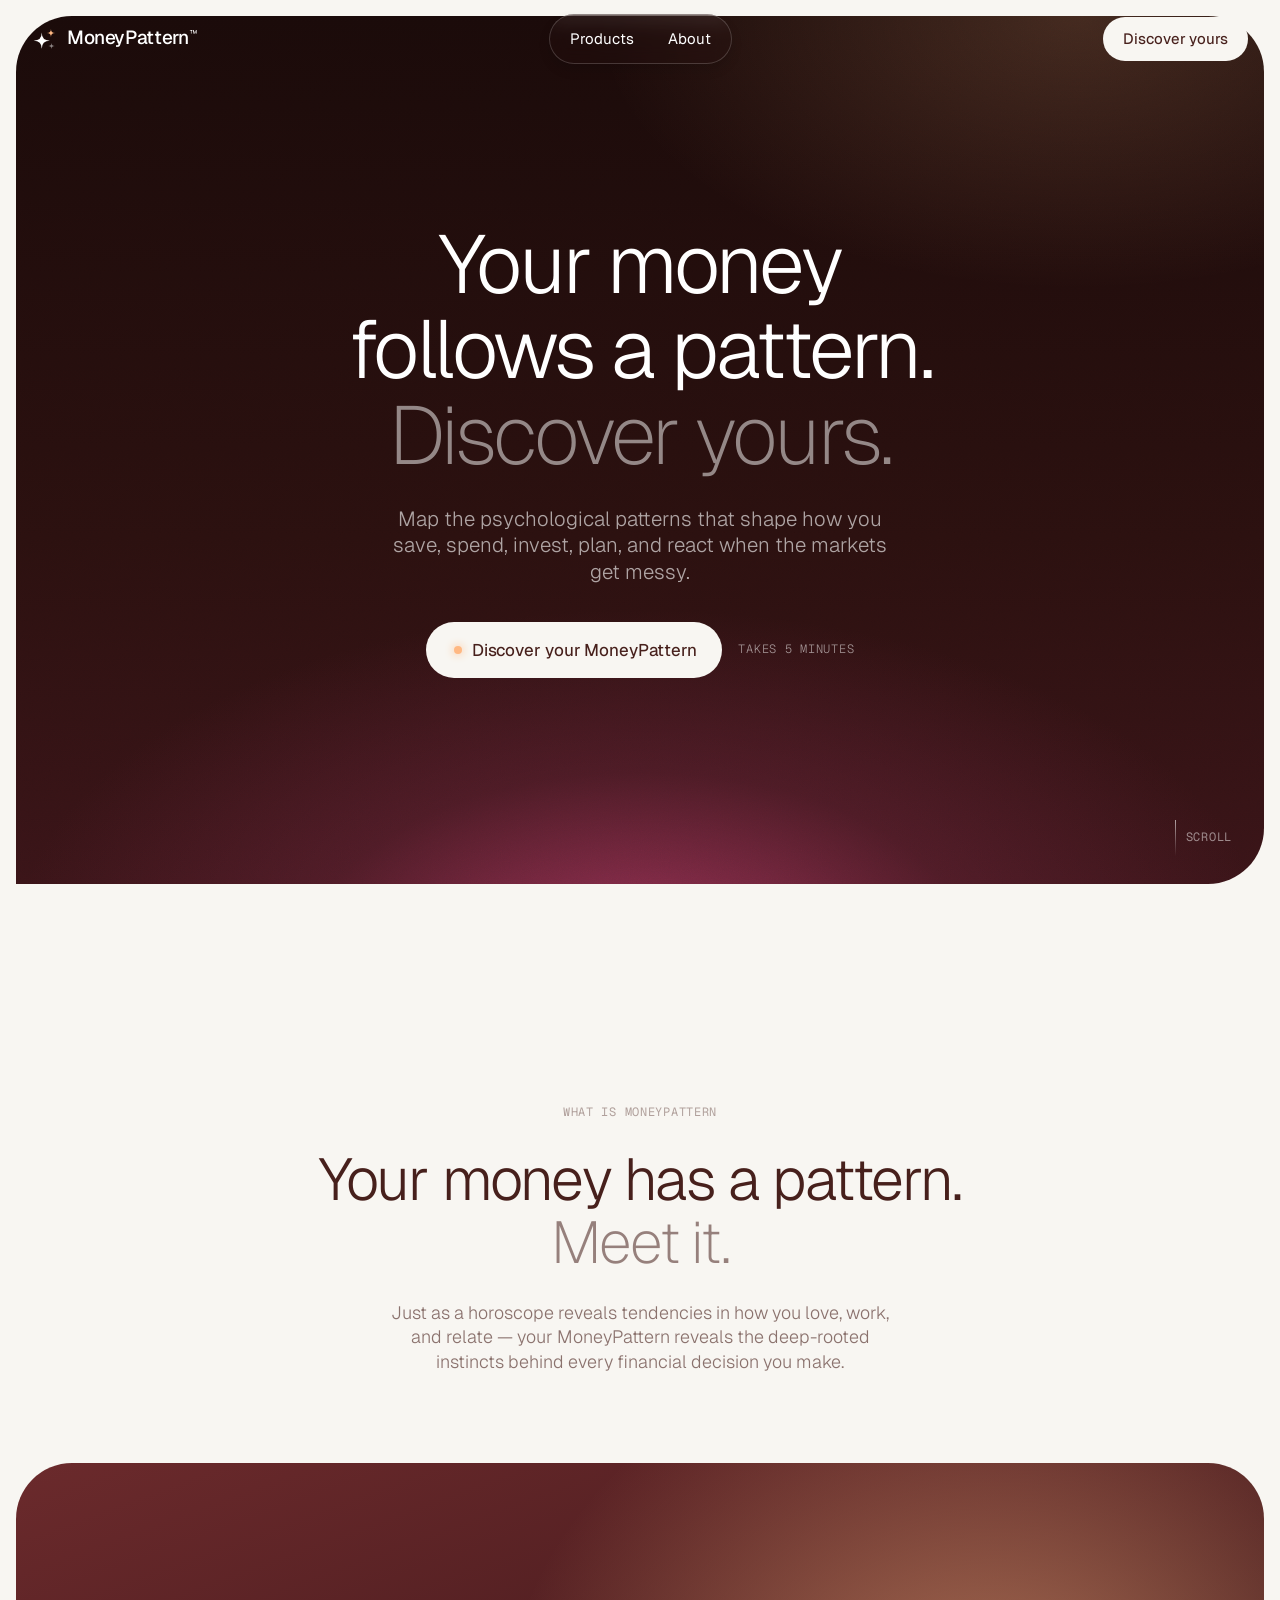
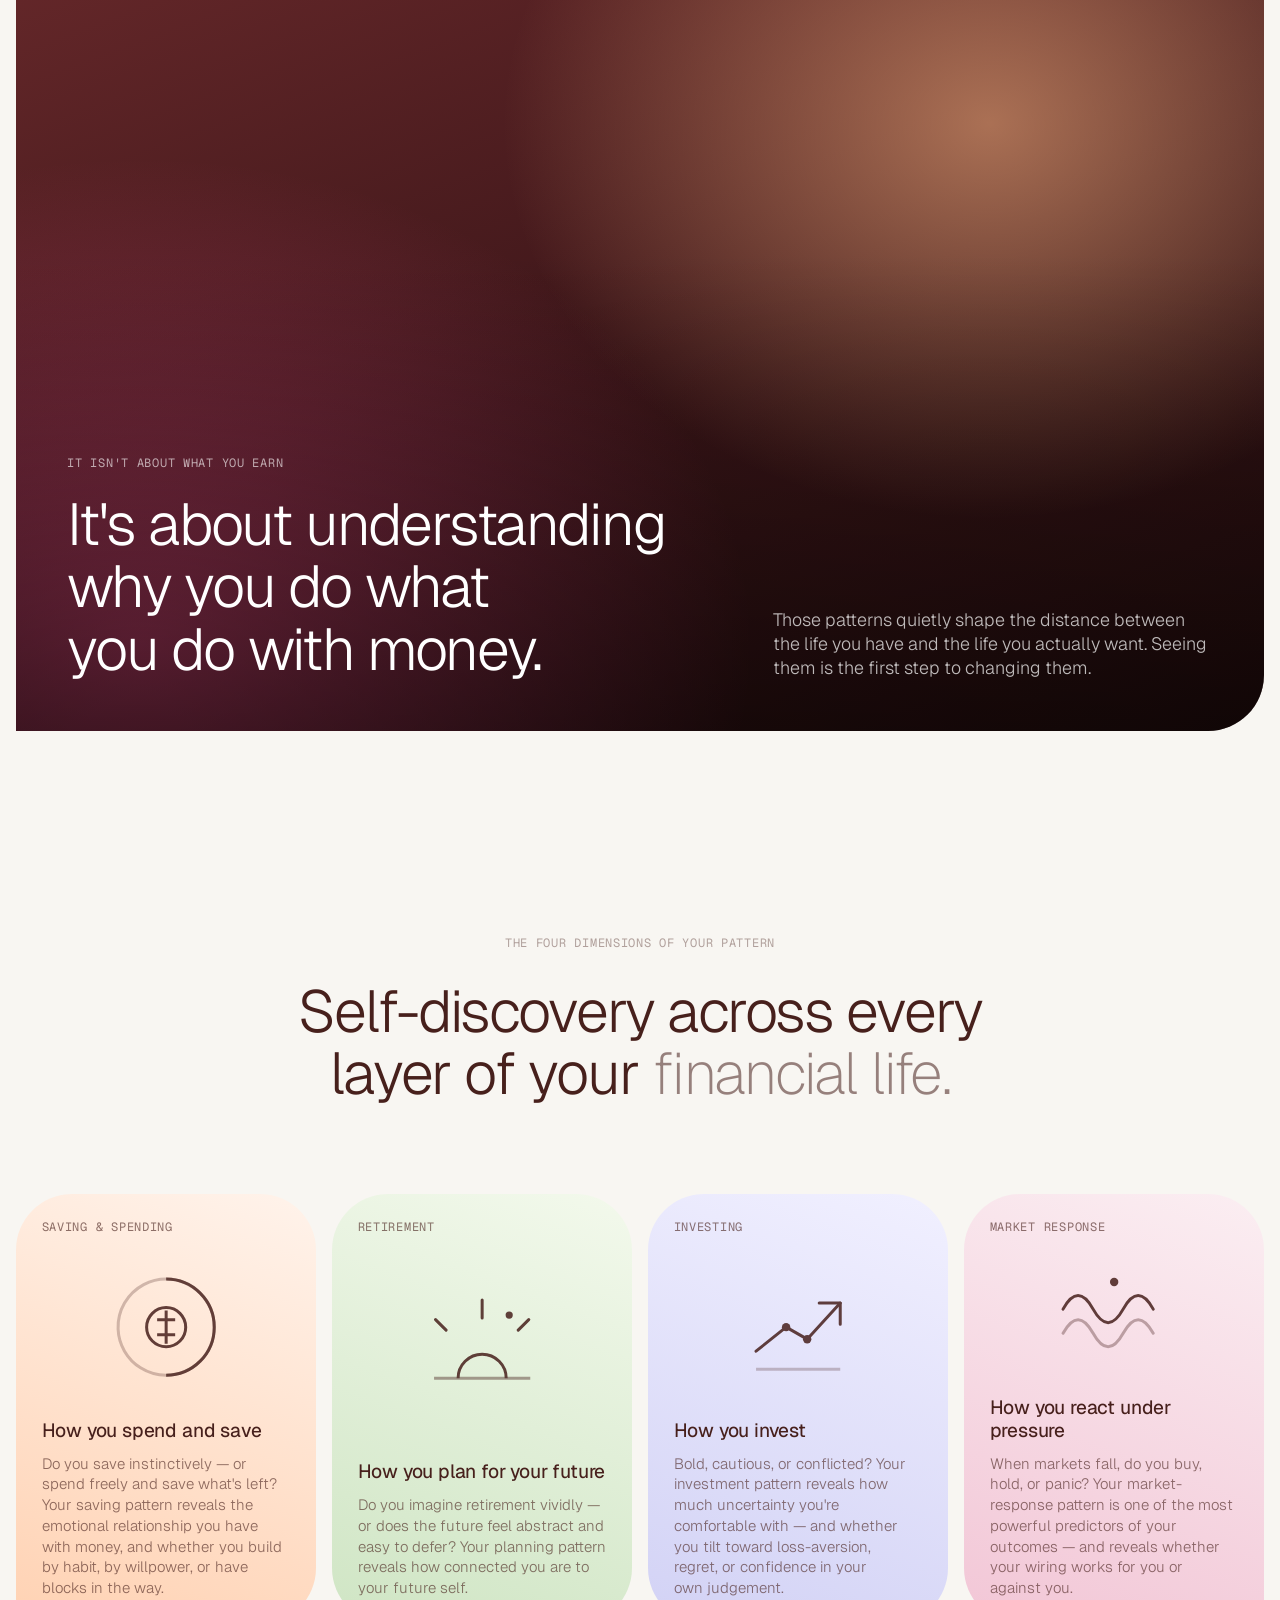
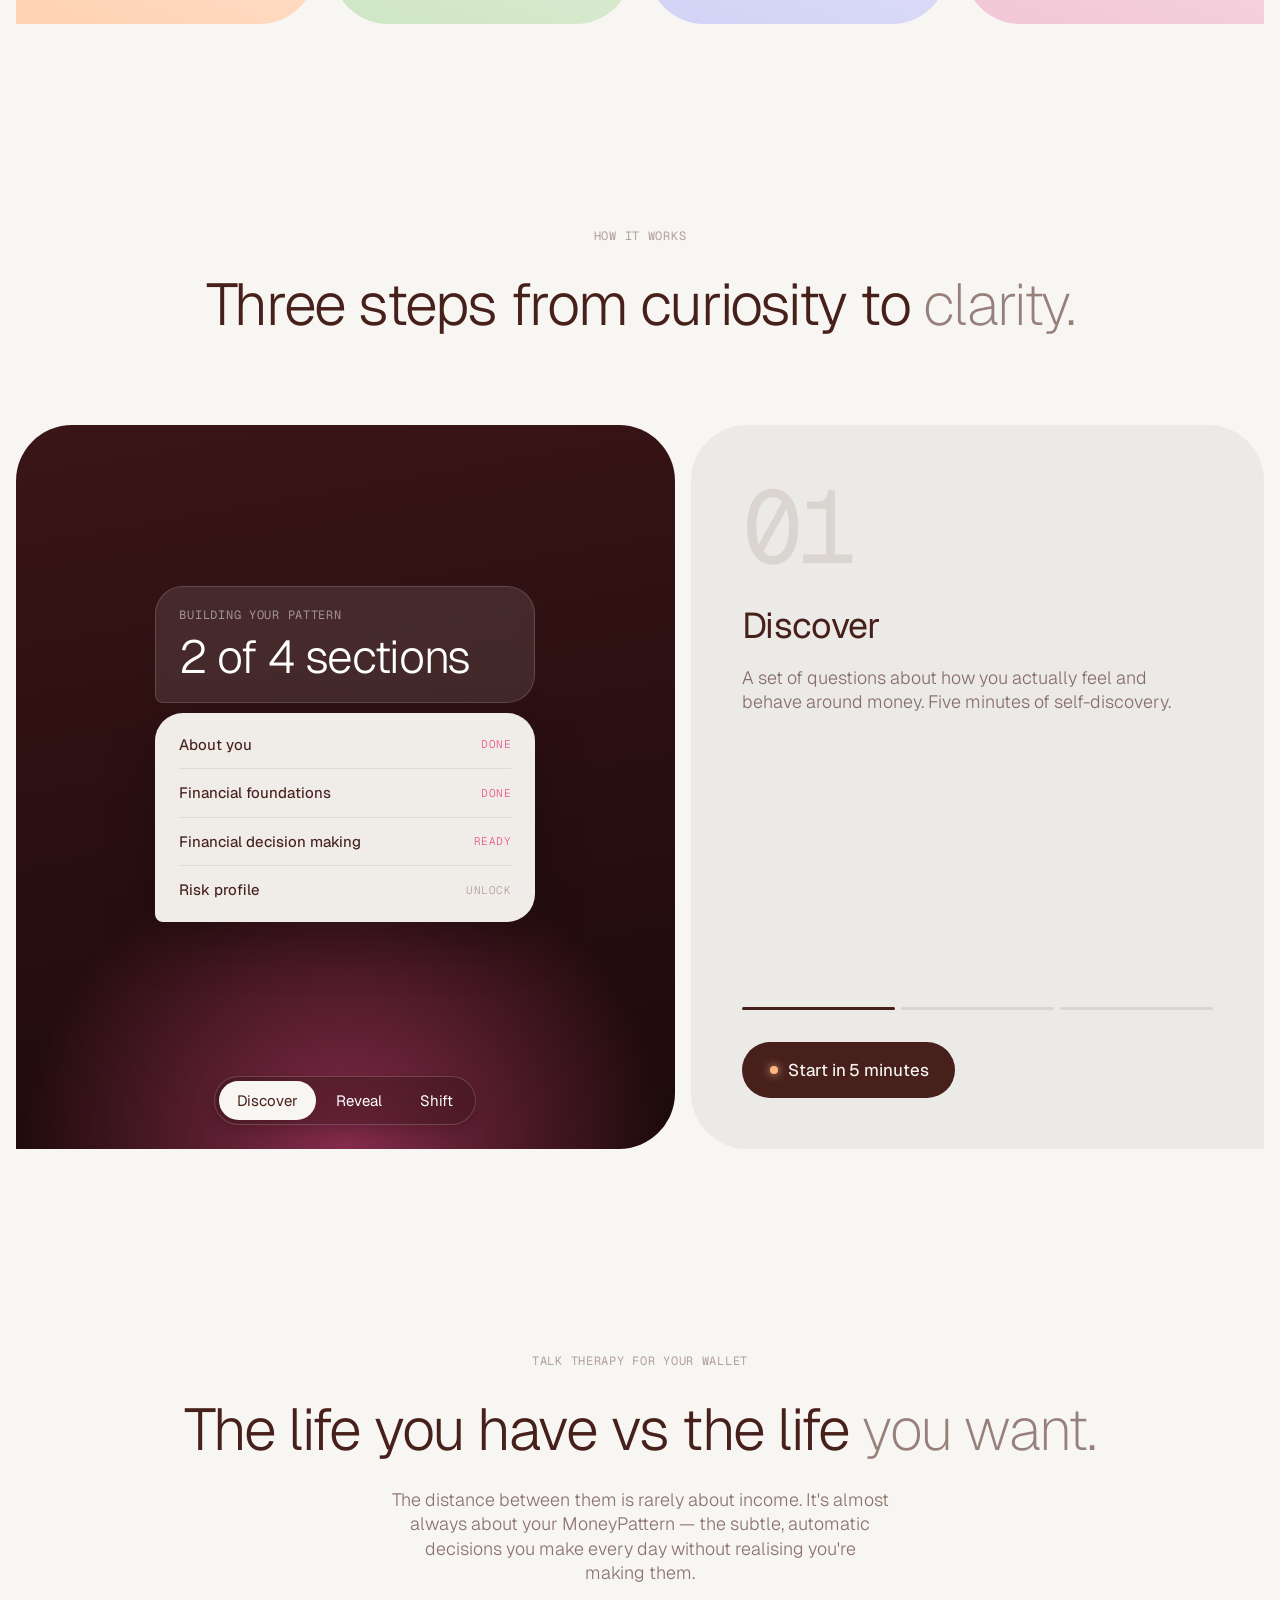
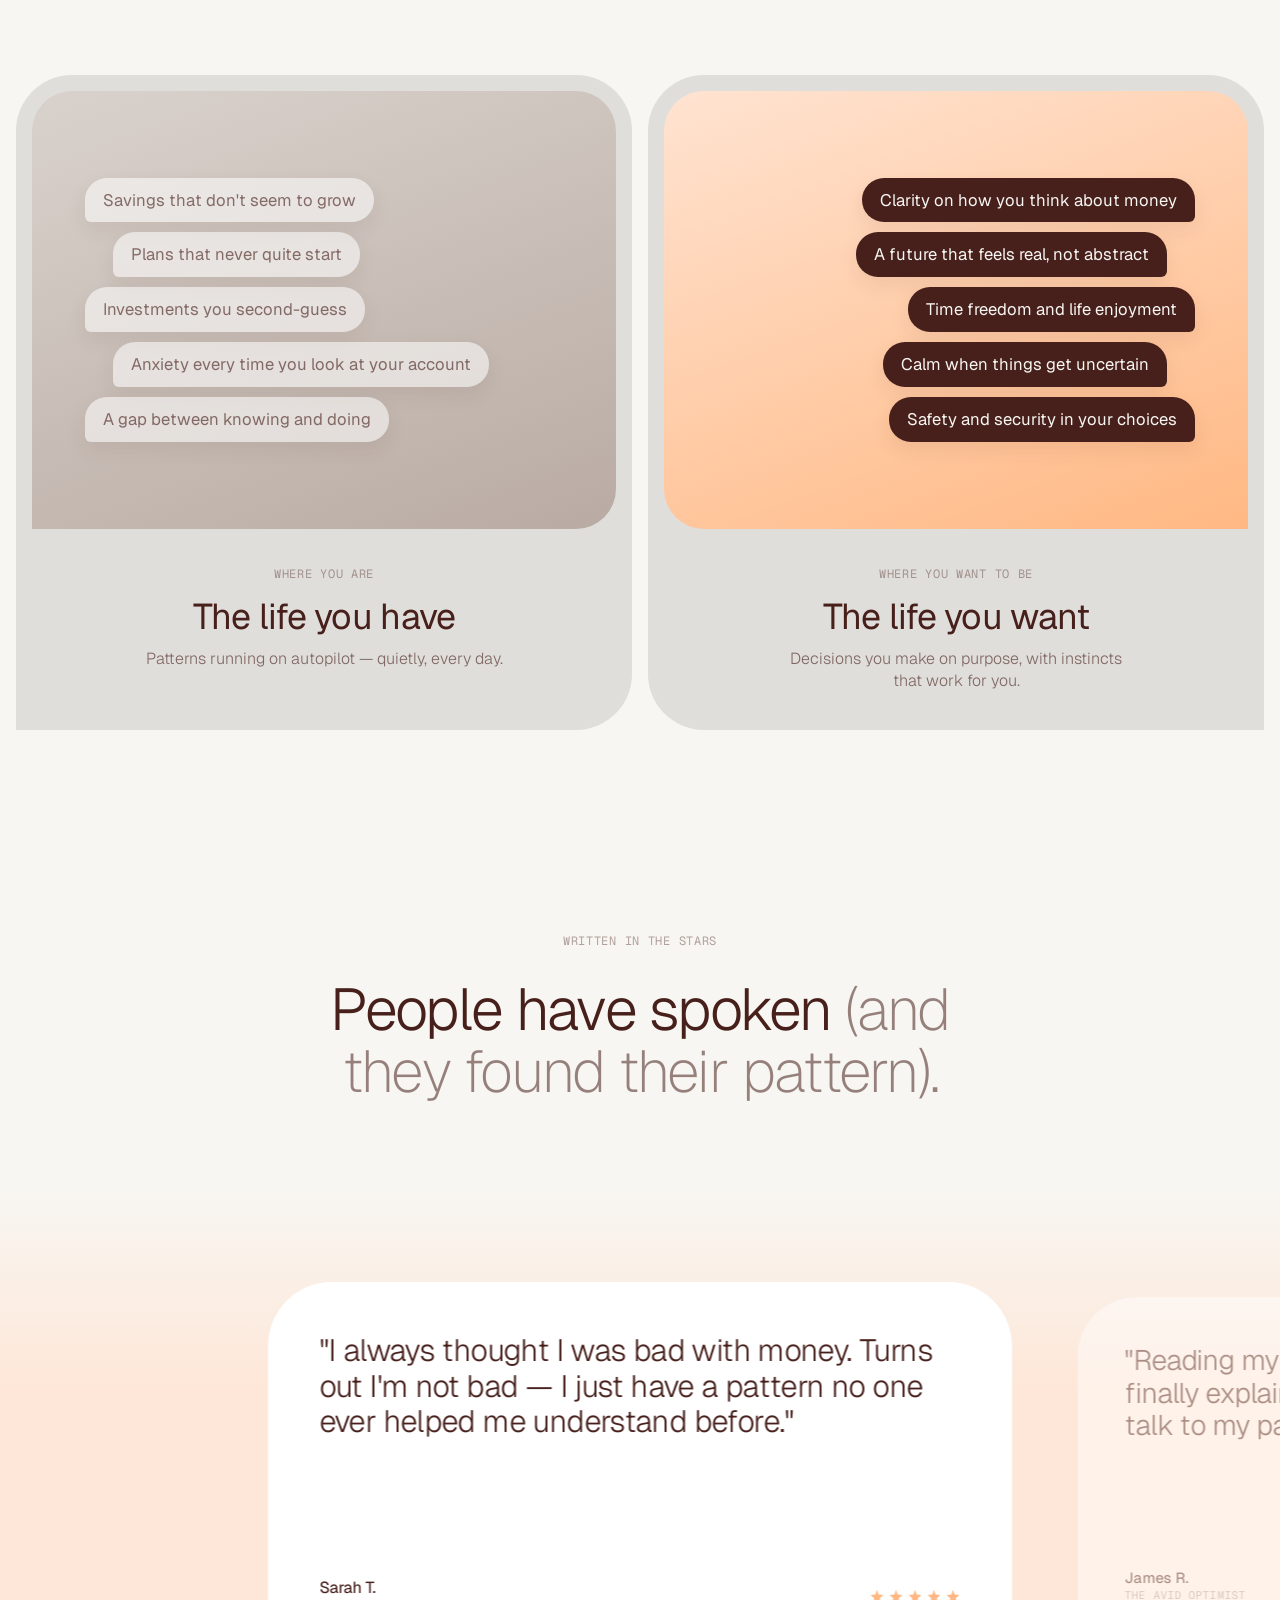
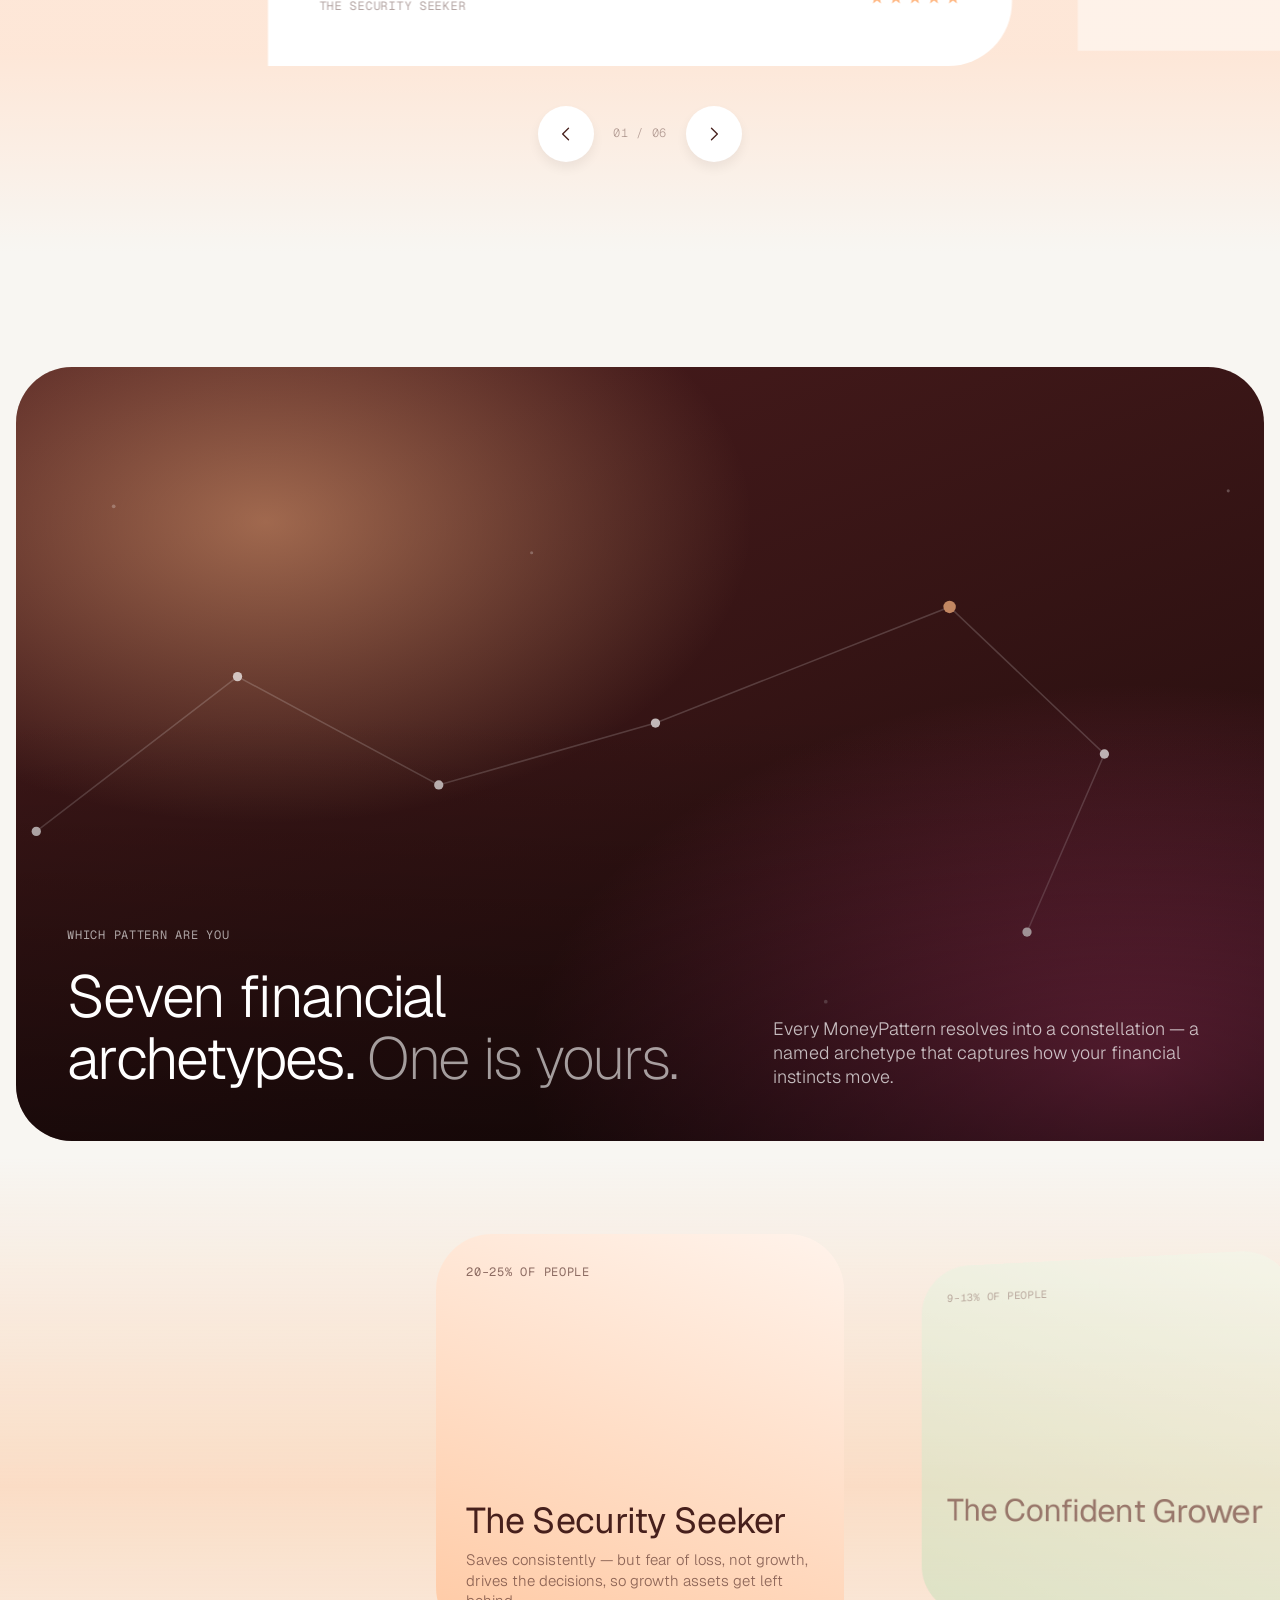
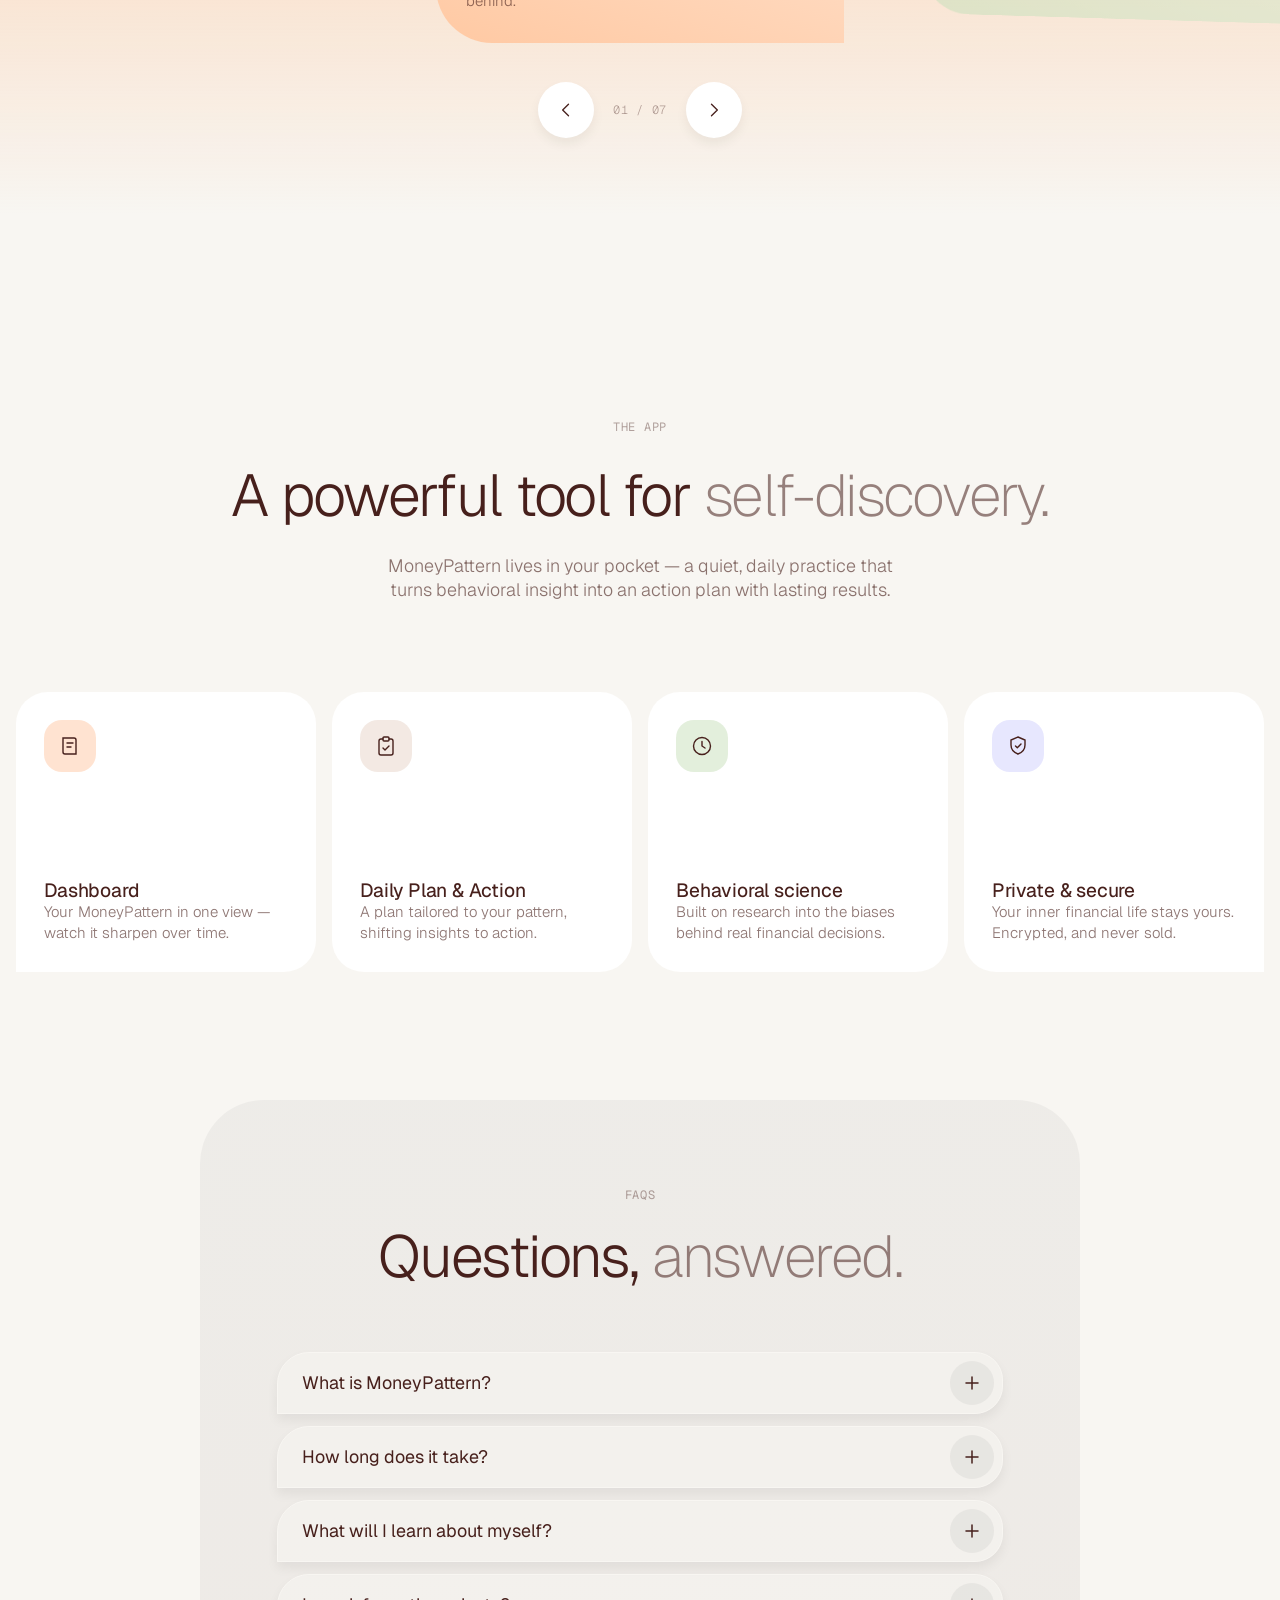
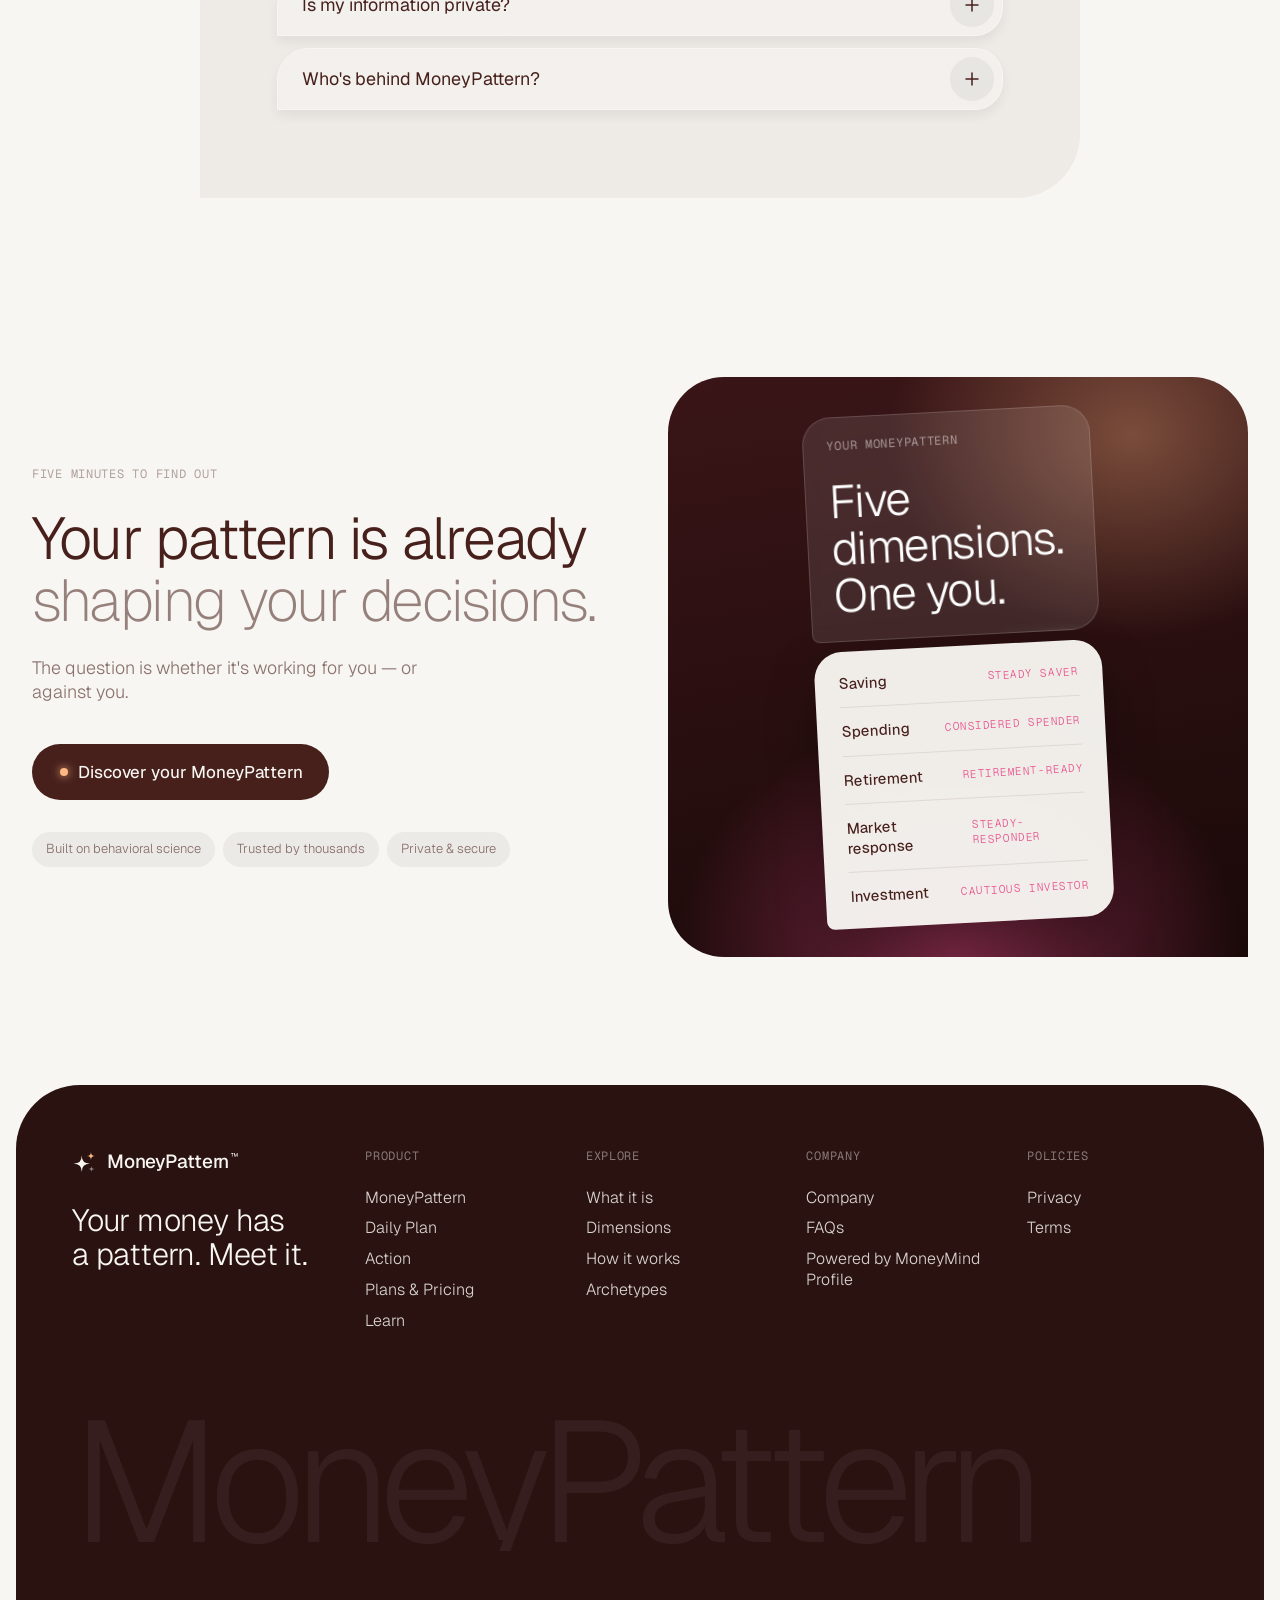
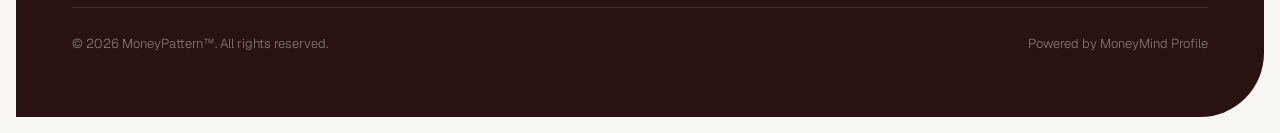
==== commit 52dc975b: "Remove hero label and set MoneyPattern price to $29 Co-Authored-By: Claude Opus 5.5 <noreply@anthrop" ====
--- a/index.html
+++ b/index.html
@@ -108,7 +108,6 @@
     <div class="hero-panel" id="hero-panel">
       <div class="hero-grain"></div>
       <div class="hero-copy">
-        <span class="t-mono"><i></i>Your financial horoscope</span>
         <h1 class="t-display">Your money follows a pattern.<br><em>Discover yours.</em></h1>
         <p>Map the psychological patterns that shape how you save, spend, invest, plan, and react when the markets get messy.</p>
         <div class="hero-actions">
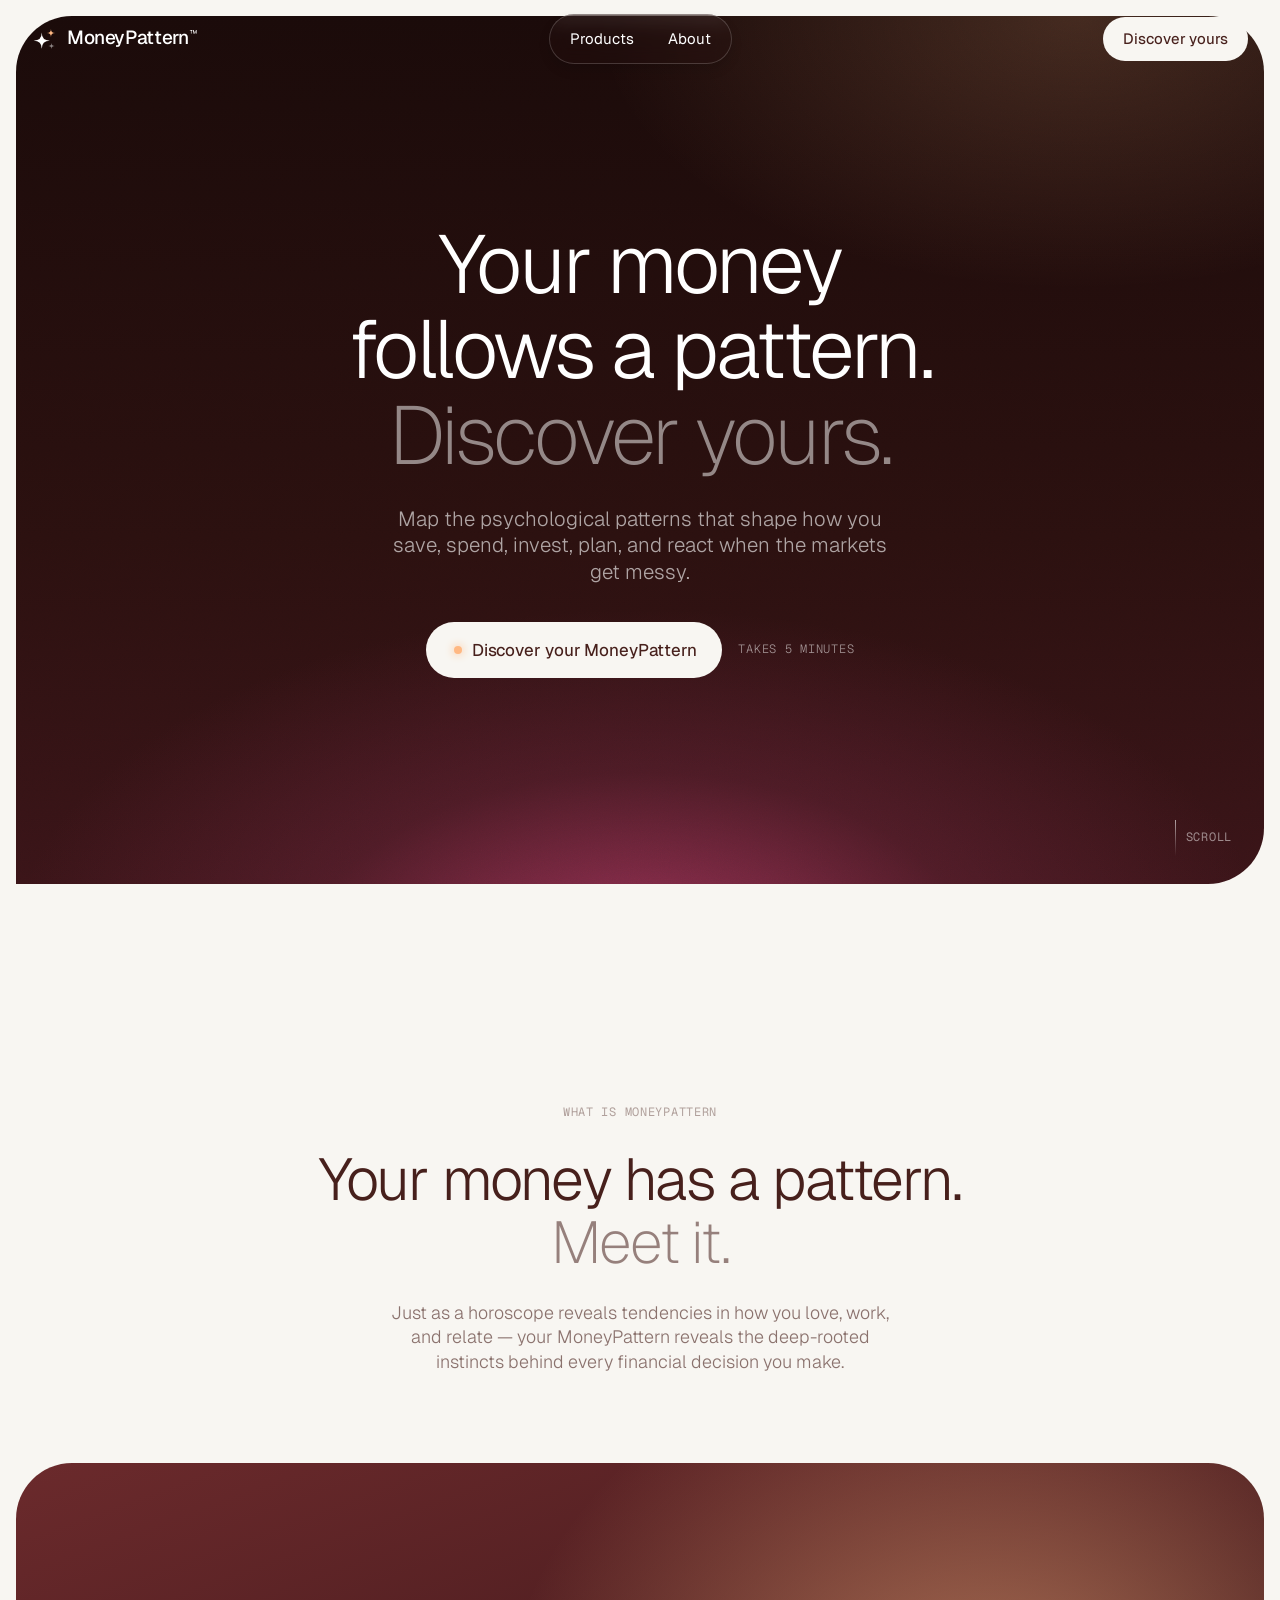
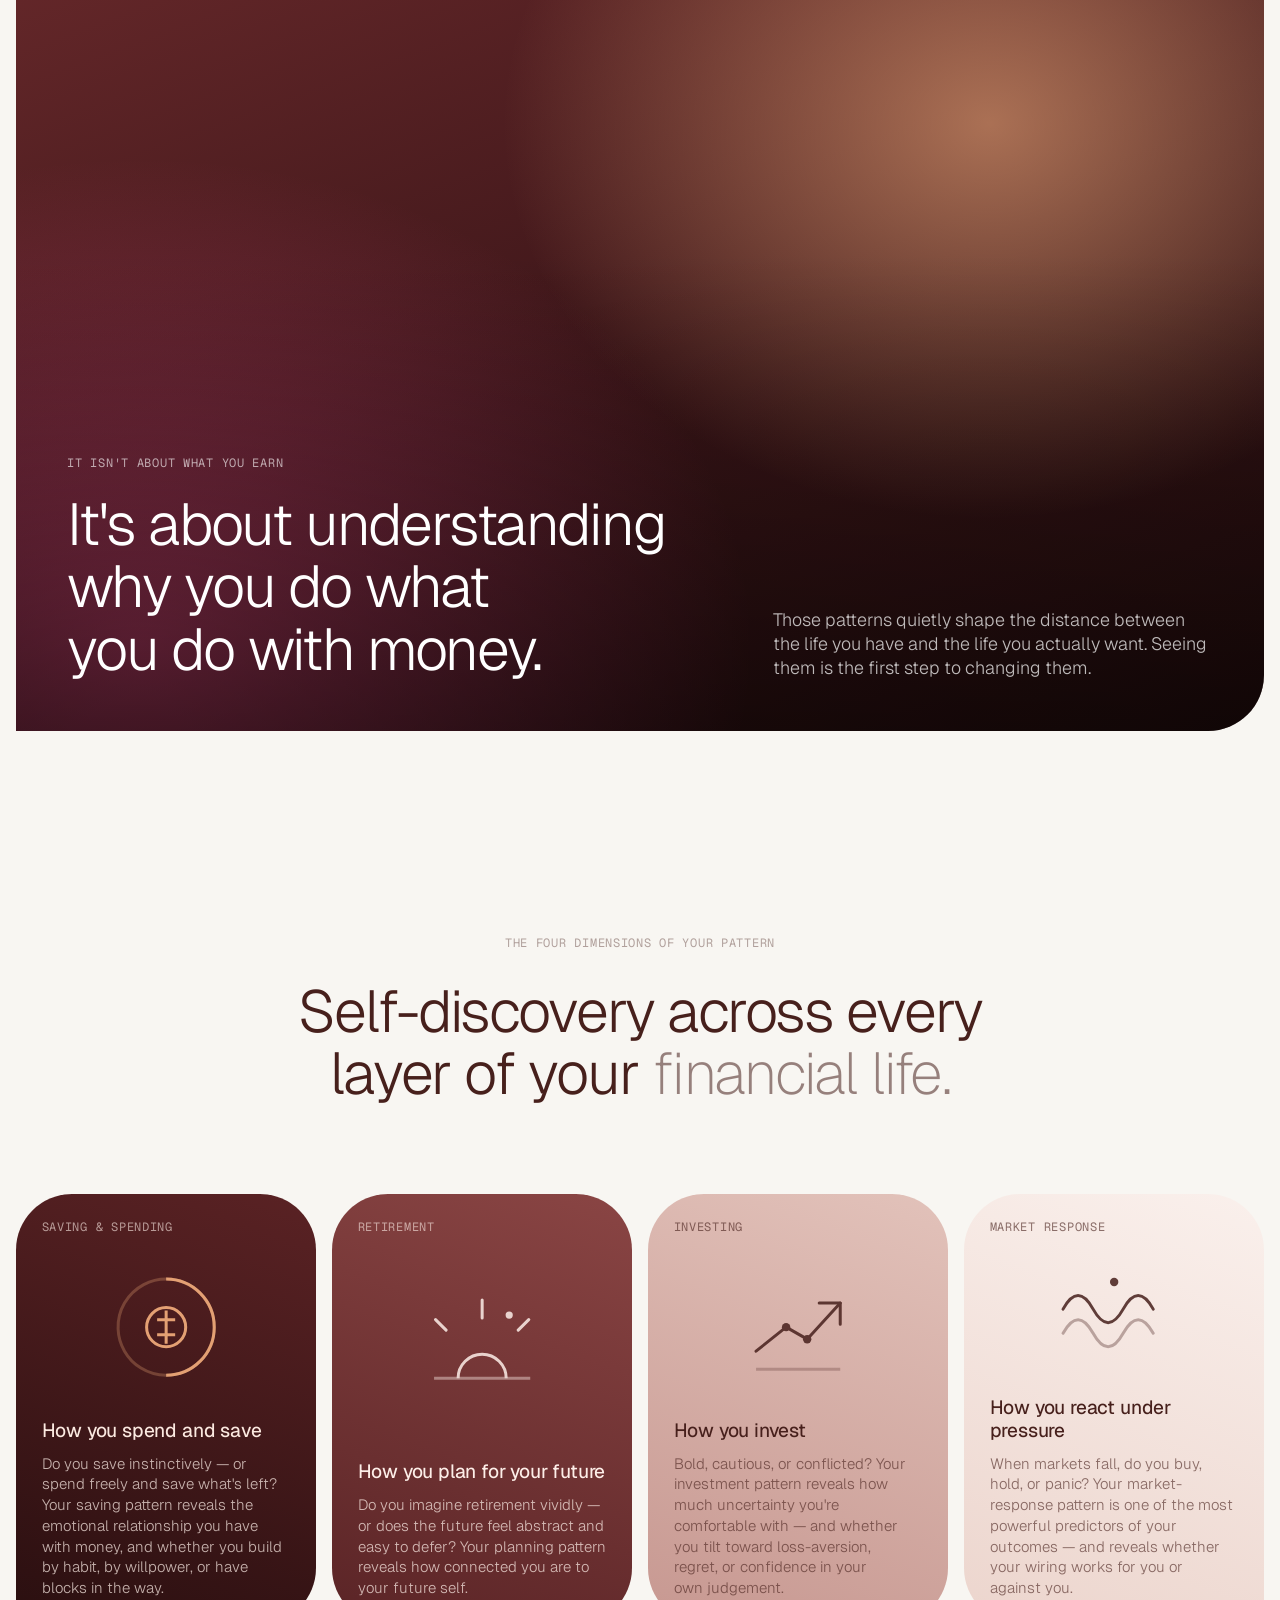
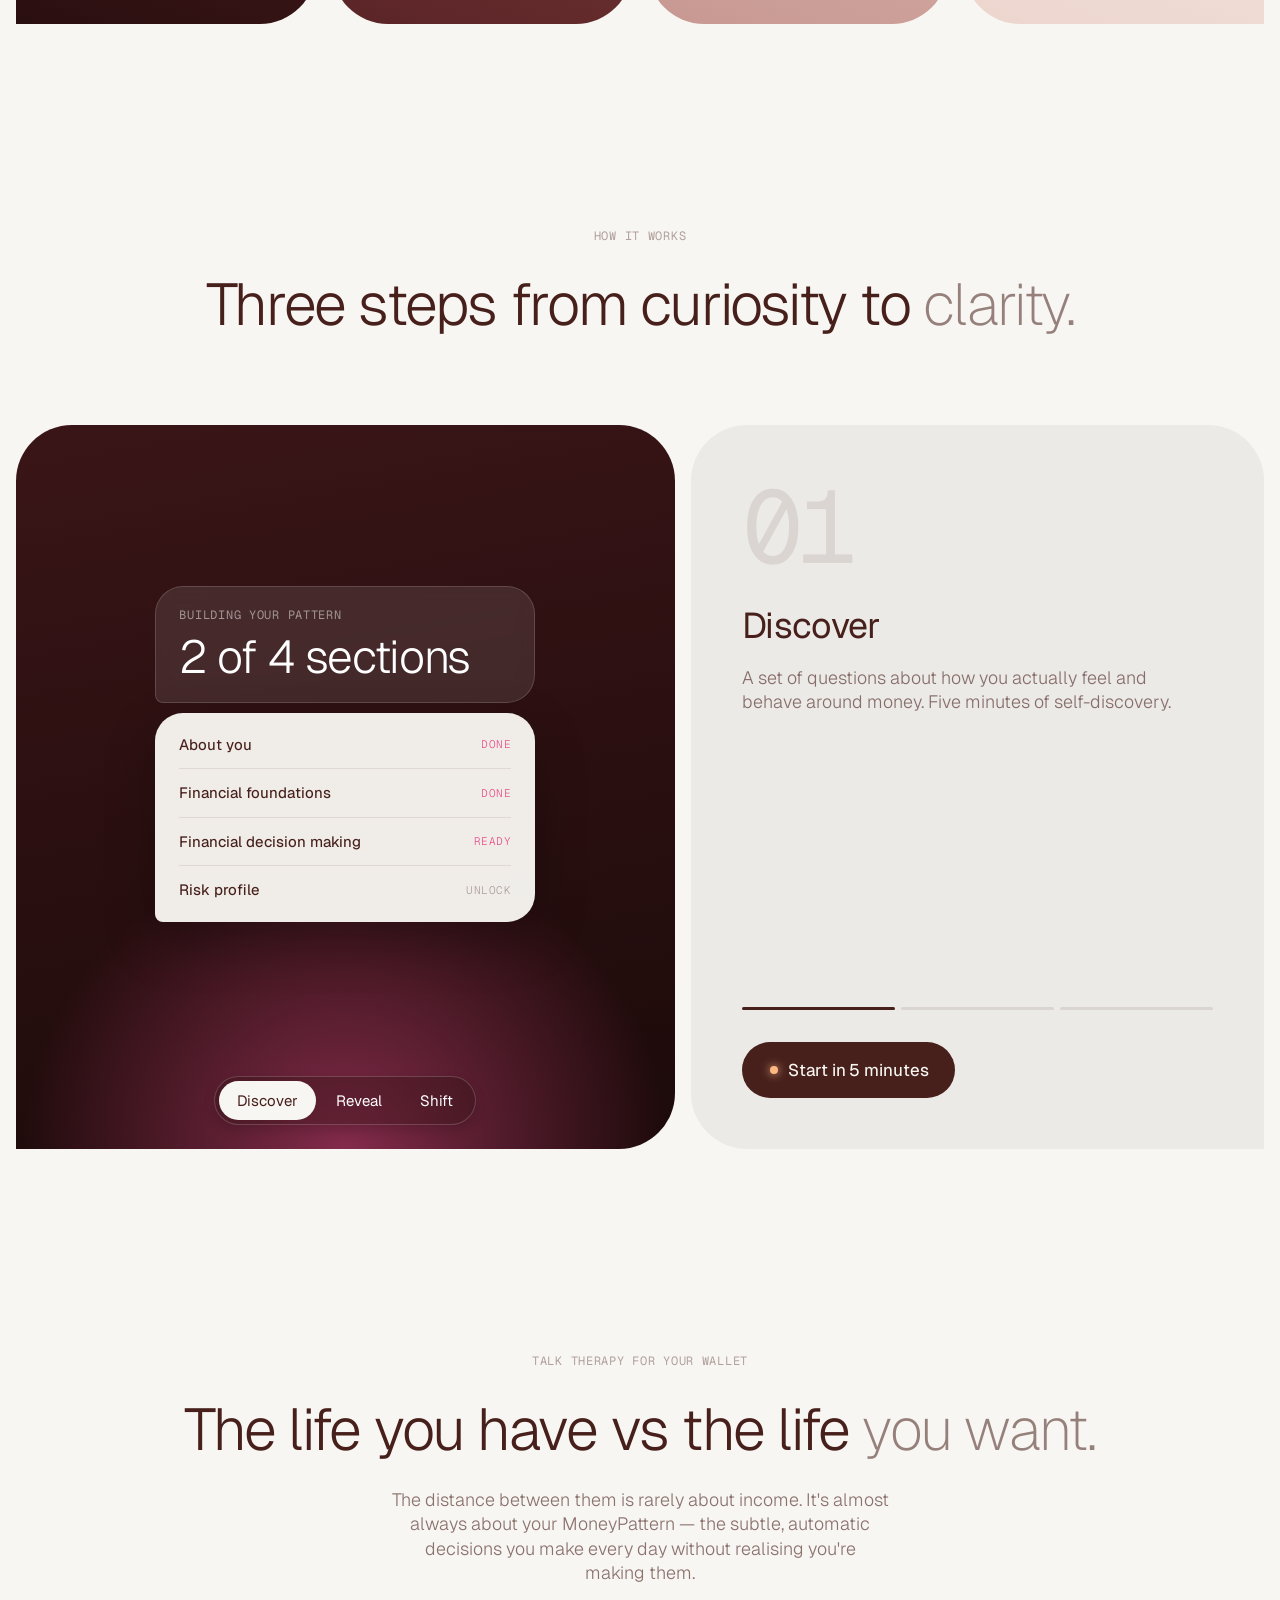
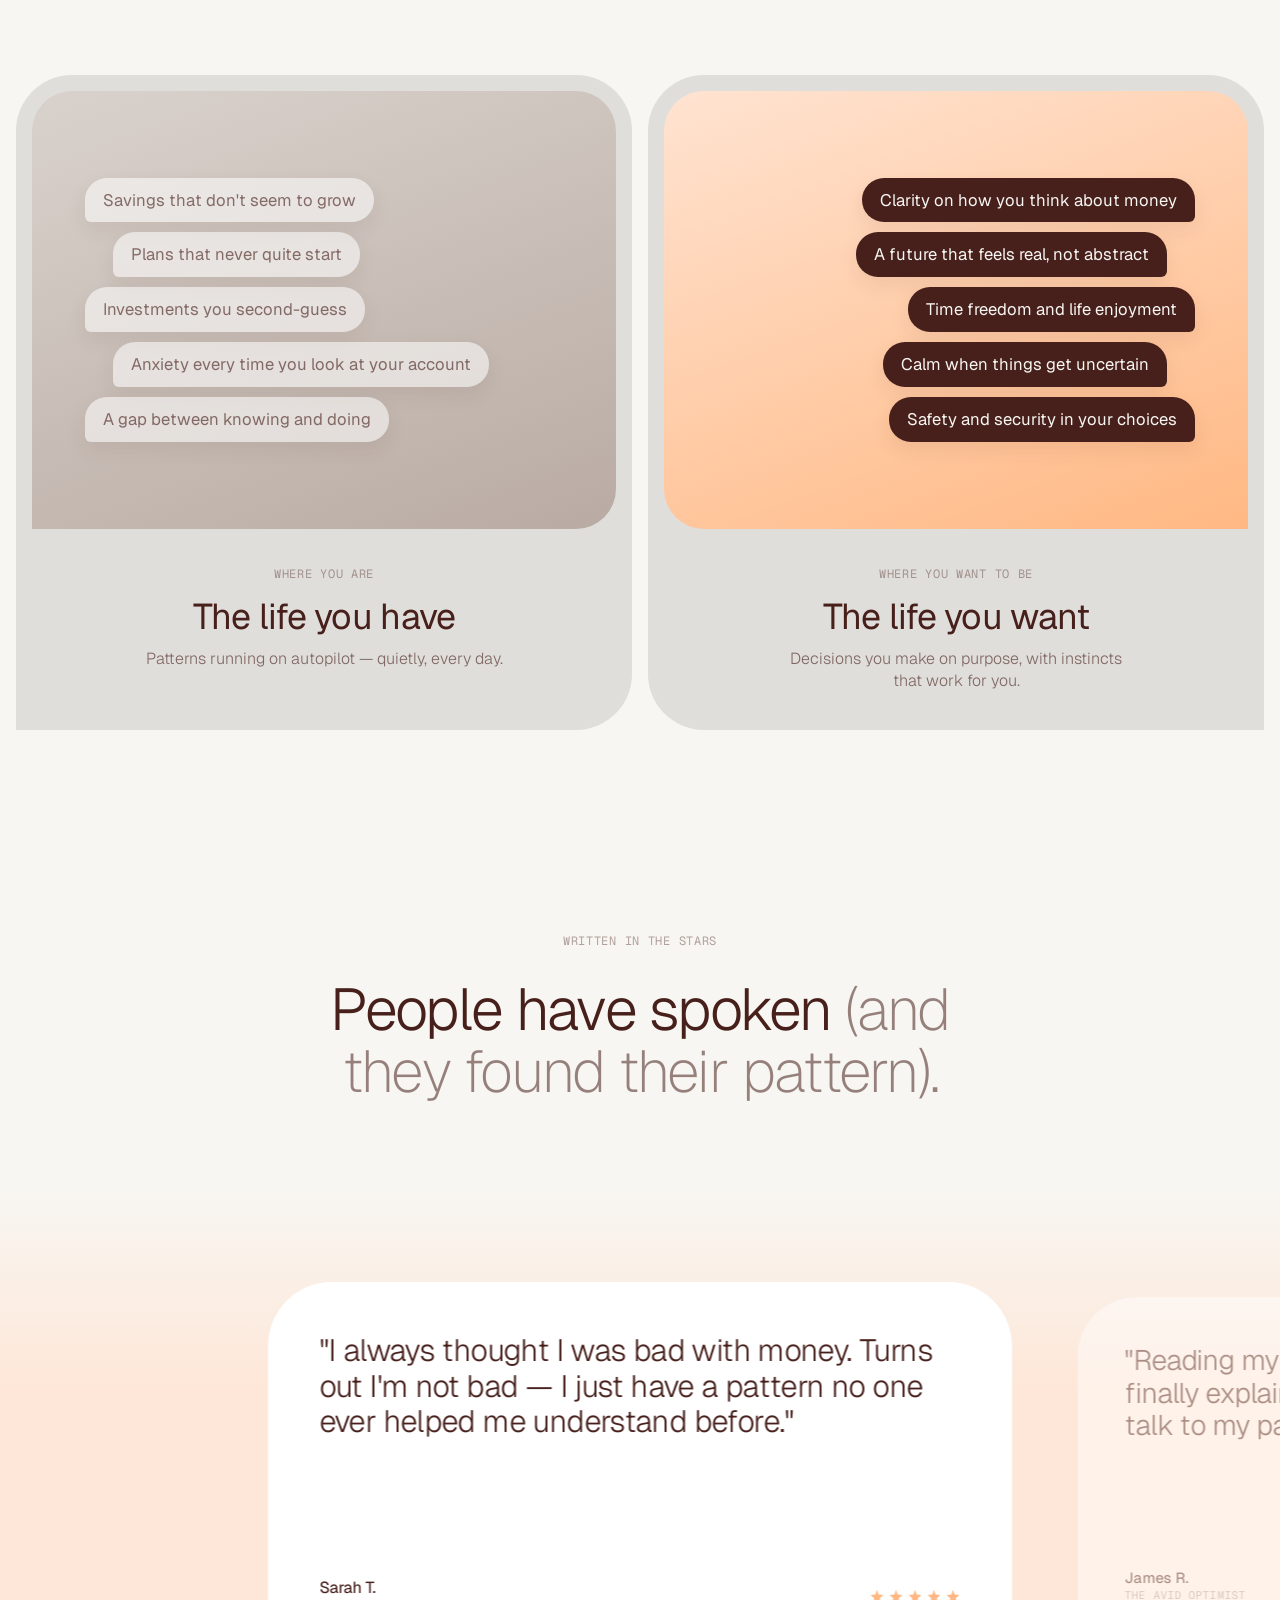
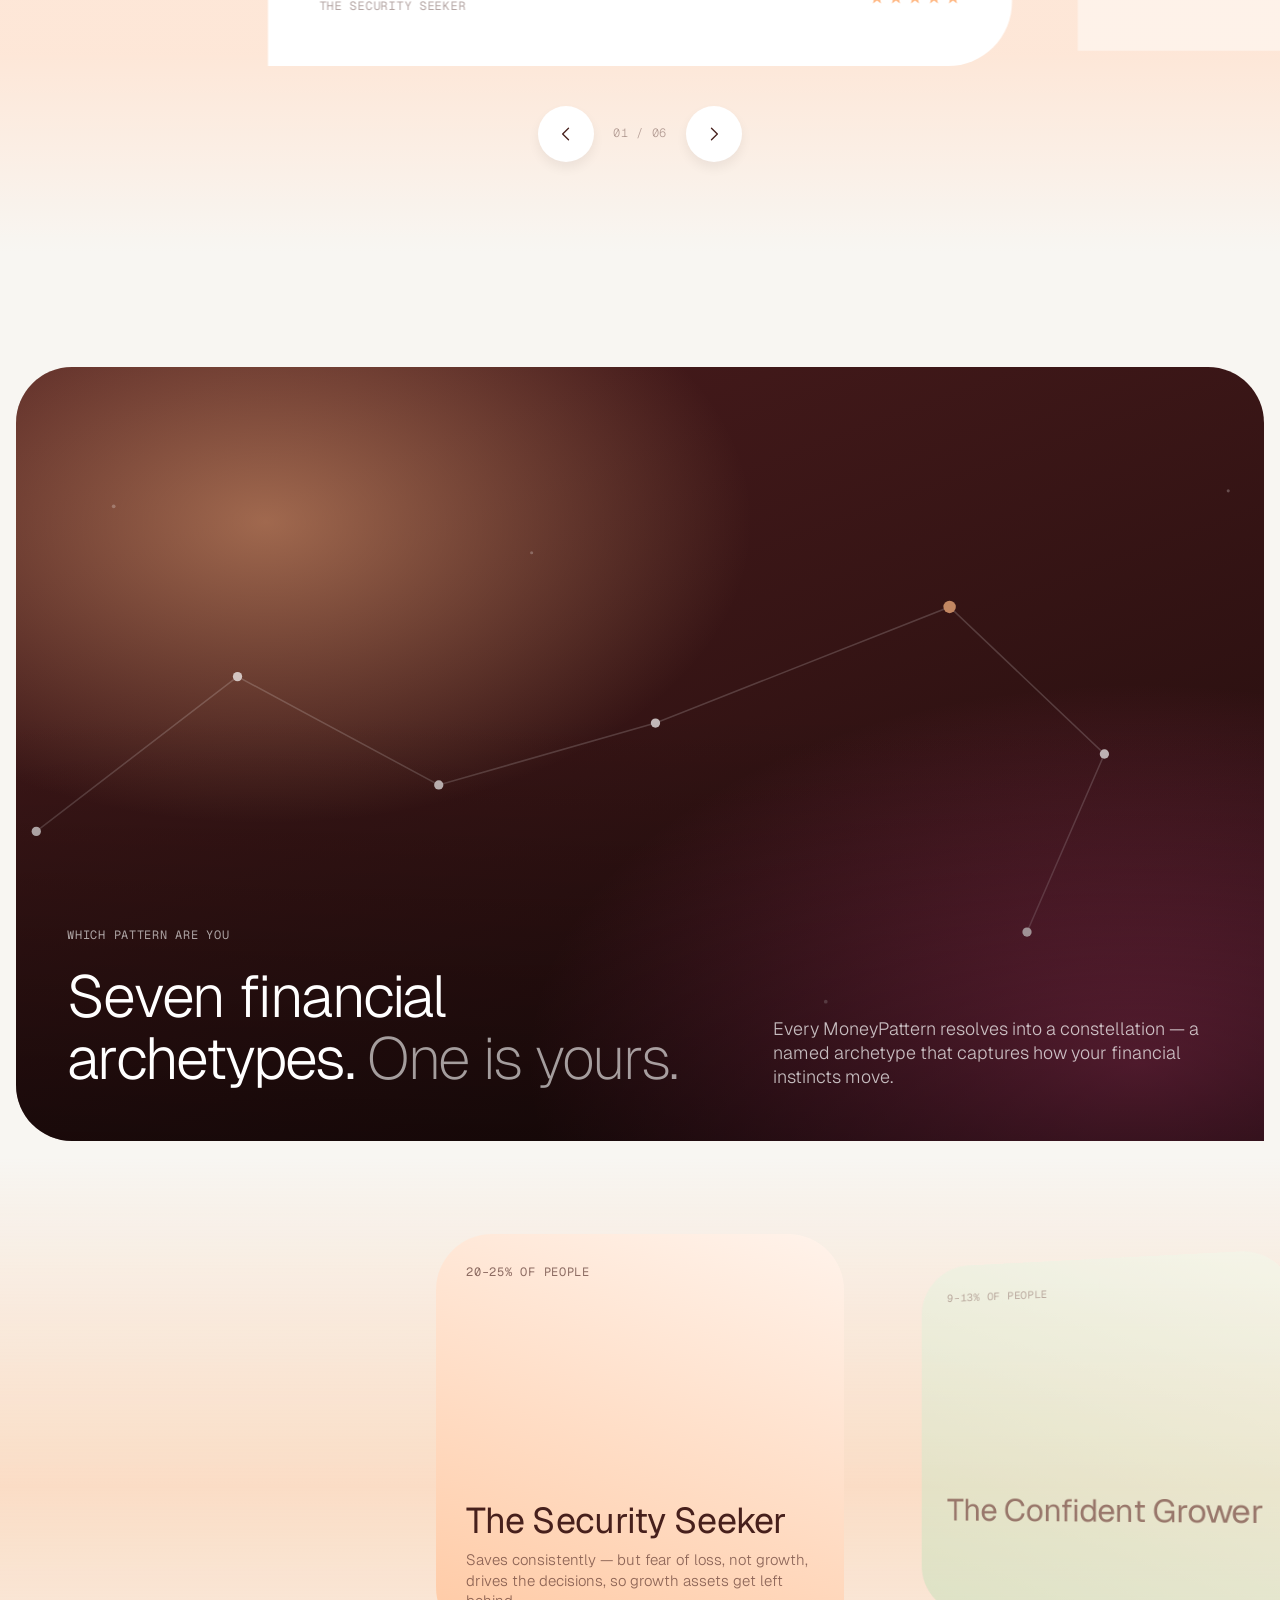
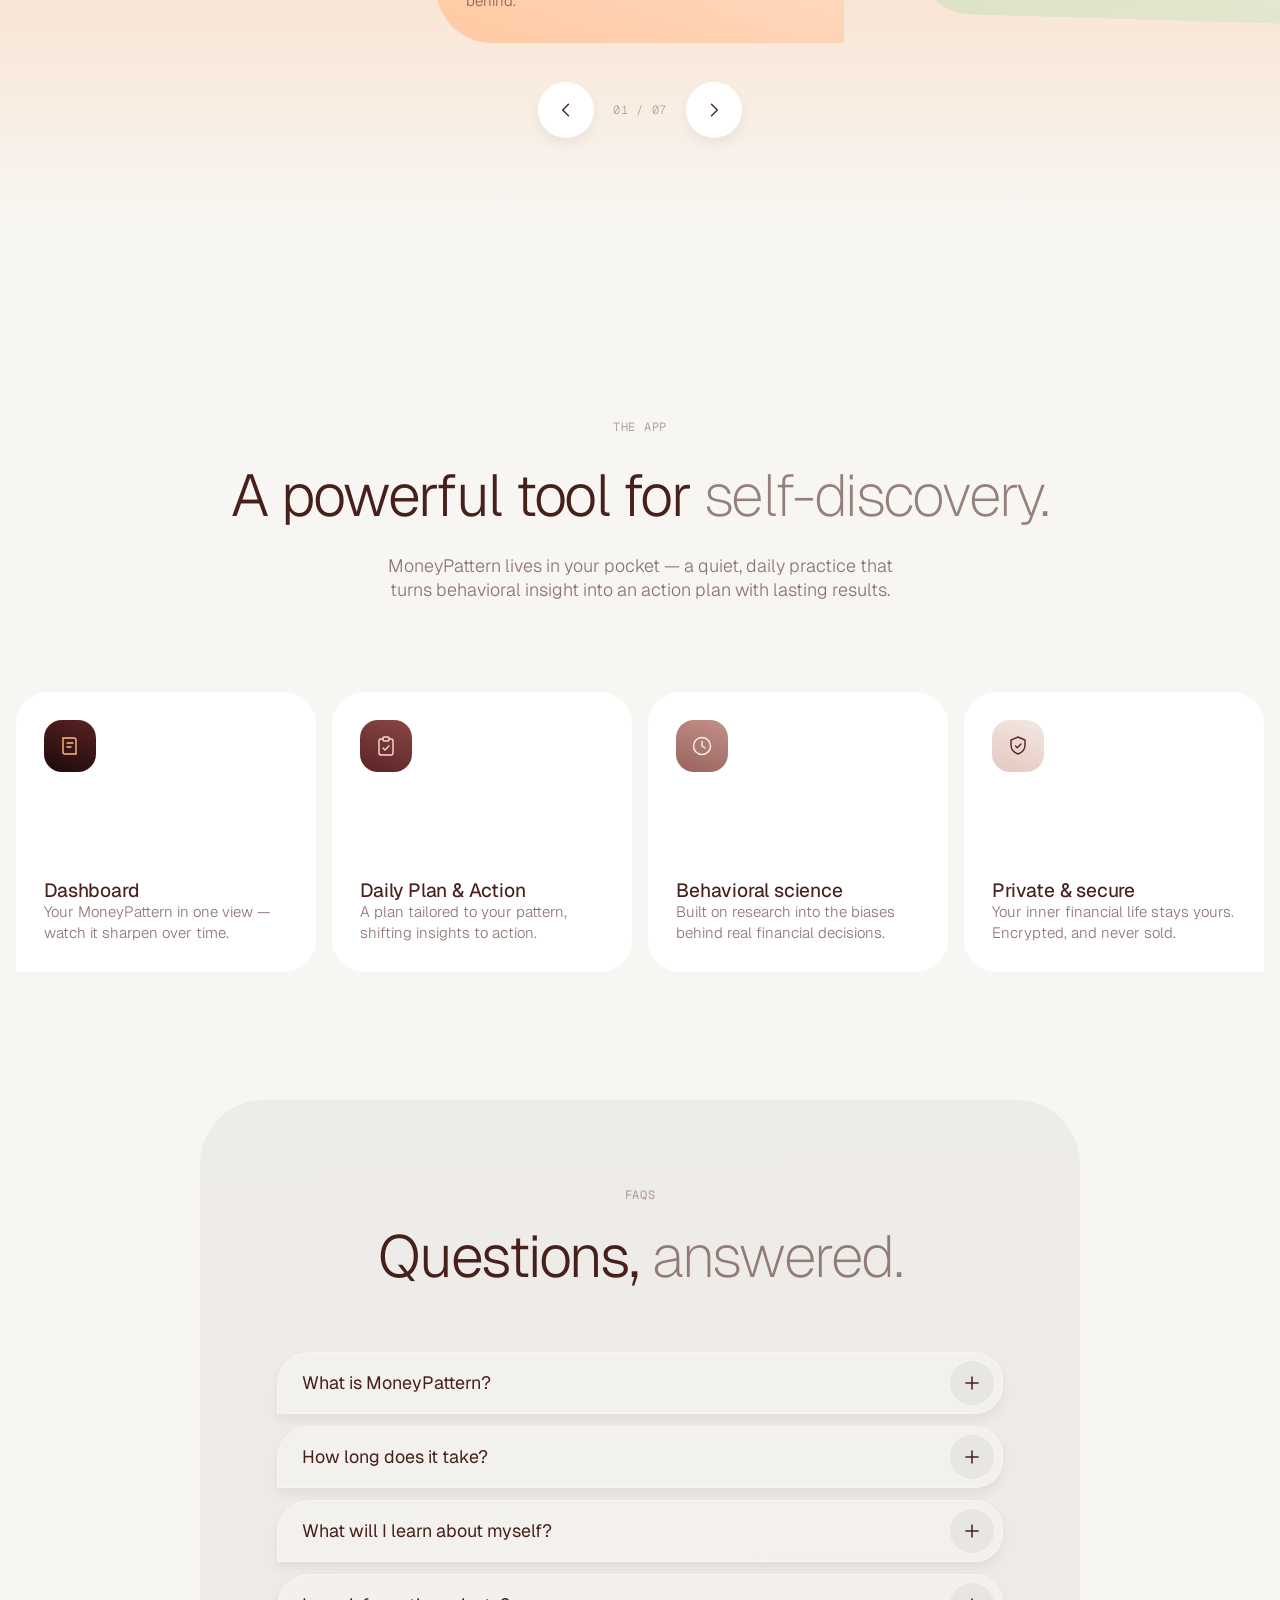
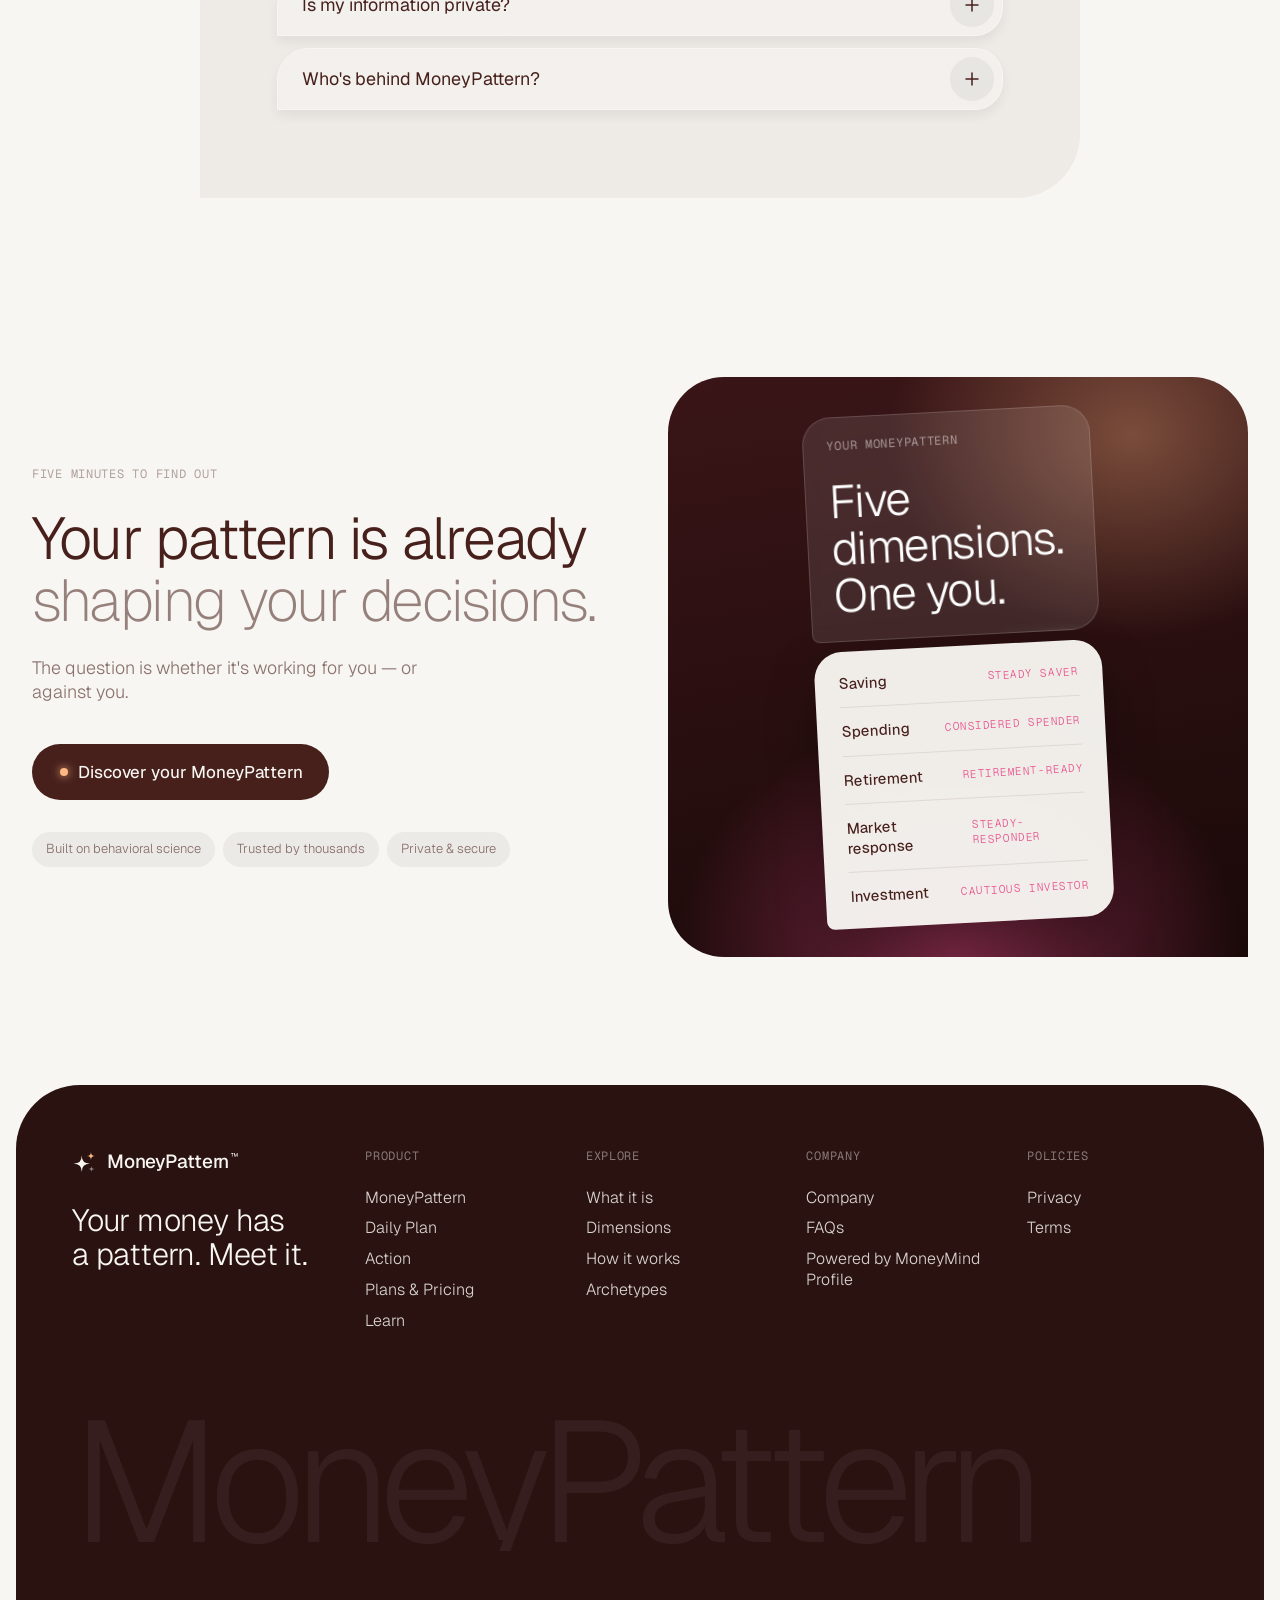
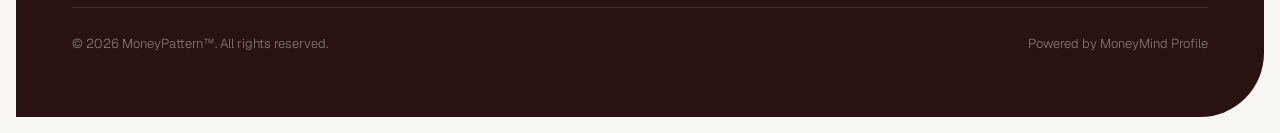
==== commit e5294e3d: "Make icons and dimension cards monochrome wine scale - Mindset, The pause, Structure and Morning che" ====
--- a/index.html
+++ b/index.html
@@ -228,15 +228,15 @@
               <div class="mock-big" style="font-size:clamp(26px,2.6vw,34px)">Put a pause between you and the impulse.</div>
             </div>
             <div class="mock-card mock-step">
-              <span class="ico"><svg viewBox="0 0 24 24" fill="none" stroke="currentColor" stroke-width="1.7" stroke-linecap="round" stroke-linejoin="round"><path d="M9 18h6M10 22h4M15.09 14c.18-.98.65-1.74 1.41-2.5A4.65 4.65 0 0 0 18 8 6 6 0 0 0 6 8c0 1 .23 2.23 1.5 3.5.76.76 1.23 1.52 1.41 2.5"/></svg></span>
+              <span class="ico ico-1"><svg viewBox="0 0 24 24" fill="none" stroke="currentColor" stroke-width="1.7" stroke-linecap="round" stroke-linejoin="round"><path d="M9 18h6M10 22h4M15.09 14c.18-.98.65-1.74 1.41-2.5A4.65 4.65 0 0 0 18 8 6 6 0 0 0 6 8c0 1 .23 2.23 1.5 3.5.76.76 1.23 1.52 1.41 2.5"/></svg></span>
               <div><h5>Mindset</h5><p>Name the feeling you're actually reaching for.</p></div>
             </div>
             <div class="mock-card mock-step">
-              <span class="ico" style="background:#cfe5c4"><svg viewBox="0 0 24 24" fill="currentColor"><rect x="6" y="5" width="4" height="14" rx="1.6"/><rect x="14" y="5" width="4" height="14" rx="1.6"/></svg></span>
+              <span class="ico ico-2"><svg viewBox="0 0 24 24" fill="currentColor"><rect x="6" y="5" width="4" height="14" rx="1.6"/><rect x="14" y="5" width="4" height="14" rx="1.6"/></svg></span>
               <div><h5>The pause</h5><p>Leave the cart, remove saved cards, sleep on it.</p></div>
             </div>
             <div class="mock-card mock-step">
-              <span class="ico" style="background:#d2d2f5"><svg viewBox="0 0 24 24" fill="none" stroke="currentColor" stroke-width="1.7" stroke-linecap="round"><path d="M4 21v-7M4 10V3M12 21v-9M12 8V3M20 21v-5M20 12V3M1 14h6M9 8h6M17 16h6"/></svg></span>
+              <span class="ico ico-3"><svg viewBox="0 0 24 24" fill="none" stroke="currentColor" stroke-width="1.7" stroke-linecap="round"><path d="M4 21v-7M4 10V3M12 21v-9M12 8V3M20 21v-5M20 12V3M1 14h6M9 8h6M17 16h6"/></svg></span>
               <div><h5>Structure</h5><p>Move savings out before you can touch them.</p></div>
             </div>
           </div>
@@ -382,19 +382,19 @@
   </div>
   <div class="grid4">
     <article class="g-card rv">
-      <span class="g-ico" style="background:#ffe3d1"><svg viewBox="0 0 24 24" fill="none" stroke="currentColor" stroke-width="1.4"><path d="M5 4h11a2 2 0 0 1 2 2v14H7a2 2 0 0 1-2-2V4Z"/><path d="M9 9h6M9 13h4" stroke-linecap="round"/></svg></span>
+      <span class="g-ico gi-1"><svg viewBox="0 0 24 24" fill="none" stroke="currentColor" stroke-width="1.4"><path d="M5 4h11a2 2 0 0 1 2 2v14H7a2 2 0 0 1-2-2V4Z"/><path d="M9 9h6M9 13h4" stroke-linecap="round"/></svg></span>
       <div><h3 class="t-h4">Dashboard</h3><p>Your MoneyPattern in one view — watch it sharpen over time.</p></div>
     </article>
     <article class="g-card rv" data-delay="80">
-      <span class="g-ico"><svg viewBox="0 0 24 24" fill="none" stroke="currentColor" stroke-width="1.4" stroke-linecap="round" stroke-linejoin="round"><path d="M9 5H7a2 2 0 0 0-2 2v12a2 2 0 0 0 2 2h10a2 2 0 0 0 2-2V7a2 2 0 0 0-2-2h-2"/><rect x="9" y="3" width="6" height="4" rx="1"/><path d="m9 14 2 2 4-4"/></svg></span>
+      <span class="g-ico gi-2"><svg viewBox="0 0 24 24" fill="none" stroke="currentColor" stroke-width="1.4" stroke-linecap="round" stroke-linejoin="round"><path d="M9 5H7a2 2 0 0 0-2 2v12a2 2 0 0 0 2 2h10a2 2 0 0 0 2-2V7a2 2 0 0 0-2-2h-2"/><rect x="9" y="3" width="6" height="4" rx="1"/><path d="m9 14 2 2 4-4"/></svg></span>
       <div><h3 class="t-h4">Daily Plan &amp; Action</h3><p>A plan tailored to your pattern, shifting insights to action.</p></div>
     </article>
     <article class="g-card rv" data-delay="160">
-      <span class="g-ico" style="background:#e3efdc"><svg viewBox="0 0 24 24" fill="none" stroke="currentColor" stroke-width="1.4"><circle cx="12" cy="12" r="8.5"/><path d="M12 7.5v4.5l3 2" stroke-linecap="round"/></svg></span>
+      <span class="g-ico gi-3"><svg viewBox="0 0 24 24" fill="none" stroke="currentColor" stroke-width="1.4"><circle cx="12" cy="12" r="8.5"/><path d="M12 7.5v4.5l3 2" stroke-linecap="round"/></svg></span>
       <div><h3 class="t-h4">Behavioral science</h3><p>Built on research into the biases behind real financial decisions.</p></div>
     </article>
     <article class="g-card rv" data-delay="240">
-      <span class="g-ico" style="background:#e7e7fe"><svg viewBox="0 0 24 24" fill="none" stroke="currentColor" stroke-width="1.4"><path d="M12 3l7 3v5c0 4.5-3 7.5-7 9-4-1.5-7-4.5-7-9V6l7-3Z"/><path d="M9.5 12l1.8 1.8L15 10" stroke-linecap="round" stroke-linejoin="round"/></svg></span>
+      <span class="g-ico gi-4"><svg viewBox="0 0 24 24" fill="none" stroke="currentColor" stroke-width="1.4"><path d="M12 3l7 3v5c0 4.5-3 7.5-7 9-4-1.5-7-4.5-7-9V6l7-3Z"/><path d="M9.5 12l1.8 1.8L15 10" stroke-linecap="round" stroke-linejoin="round"/></svg></span>
       <div><h3 class="t-h4">Private &amp; secure</h3><p>Your inner financial life stays yours. Encrypted, and never sold.</p></div>
     </article>
   </div>
--- a/assets/site.css
+++ b/assets/site.css
@@ -170,10 +170,15 @@
 .im-vis svg{width:58%;max-width:180px;color:var(--cocoa);opacity:.85}
 .im-card h3{margin-bottom:12px}
 .im-card p{font-size:15px;line-height:1.38;color:var(--cocoa-60);text-wrap:pretty}
-.im-1{background:linear-gradient(200deg,#fff3eb 0%,#ffd2b3 100%)}
-.im-2{background:linear-gradient(200deg,#f3f9ec 0%,#cfe5c4 100%)}
-.im-3{background:linear-gradient(200deg,#f1f0ff 0%,#d2d2f5 100%)}
-.im-4{background:linear-gradient(200deg,#fbeef2 0%,#f2c6d6 100%)}
+/* monochrome wine scale, darkest → lightest (matches the Products banner) */
+.im-1{background:linear-gradient(200deg,#5a2224 0%,#2a0f10 100%);color:#fbe9e0}
+.im-2{background:linear-gradient(200deg,#8a4544 0%,#5a2426 100%);color:#fdeee8}
+.im-3{background:linear-gradient(200deg,#e2c2ba 0%,#c79891 100%)}
+.im-4{background:linear-gradient(200deg,#faf0ec 0%,#ecd5cd 100%)}
+.im-1 .t-mono,.im-2 .t-mono{color:rgba(253,238,232,.6)}
+.im-1 p,.im-2 p{color:rgba(253,238,232,.72)}
+.im-1 .im-vis svg{color:var(--apricot)}
+.im-2 .im-vis svg{color:#fdeee8}
 @media (max-width:1100px){.immersive{grid-template-columns:repeat(2,1fr)}.im-card{aspect-ratio:4/5}
   .im-card:nth-child(1){border-bottom-left-radius:var(--r-md)}.im-card:nth-child(4){border-bottom-right-radius:var(--r-md)}
   .im-card:nth-child(3){border-bottom-left-radius:0}}
@@ -229,6 +234,10 @@
 .mock-step{display:flex;gap:14px;align-items:flex-start}
 .mock-step .ico{flex:none;width:40px;height:40px;border-radius:14px;display:grid;place-items:center;background:var(--peach);color:var(--cocoa)}
 .mock-step .ico svg{width:20px;height:20px}
+/* monochrome wine tiles, matching the Products banner */
+.mock-step .ico-1{background:linear-gradient(200deg,#8a4544,#5a2426);color:#f6dcd3}
+.mock-step .ico-2{background:linear-gradient(200deg,#c2918a,#9a625d);color:#fff1ec}
+.mock-step .ico-3{background:linear-gradient(200deg,#f5e7e2,#e3c8bf);color:#5a2224}
 .mock-step h5{font-size:16px;font-weight:450;margin-bottom:4px}
 .mock-step p{font-size:14px;line-height:1.35;color:var(--cocoa-60)}
 
@@ -312,6 +321,11 @@
 .g-card:first-child{border-bottom-left-radius:0}
 .g-card:last-child{border-bottom-right-radius:0}
 .g-ico{width:52px;height:52px;border-radius:18px;display:grid;place-items:center;background:var(--blush)}
+/* monochrome wine scale, matching the Products banner */
+.g-ico.gi-1{background:linear-gradient(200deg,#5a2224,#1c0a0a);color:var(--apricot)}
+.g-ico.gi-2{background:linear-gradient(200deg,#8a4544,#5a2426);color:#f6dcd3}
+.g-ico.gi-3{background:linear-gradient(200deg,#c2918a,#9a625d);color:#fff1ec}
+.g-ico.gi-4{background:linear-gradient(200deg,#f5e7e2,#e3c8bf);color:#5a2224}
 .g-ico svg{width:24px;height:24px}
 .g-card h4{margin-bottom:10px}
 .g-card p{font-size:15px;line-height:1.38;color:var(--cocoa-60)}
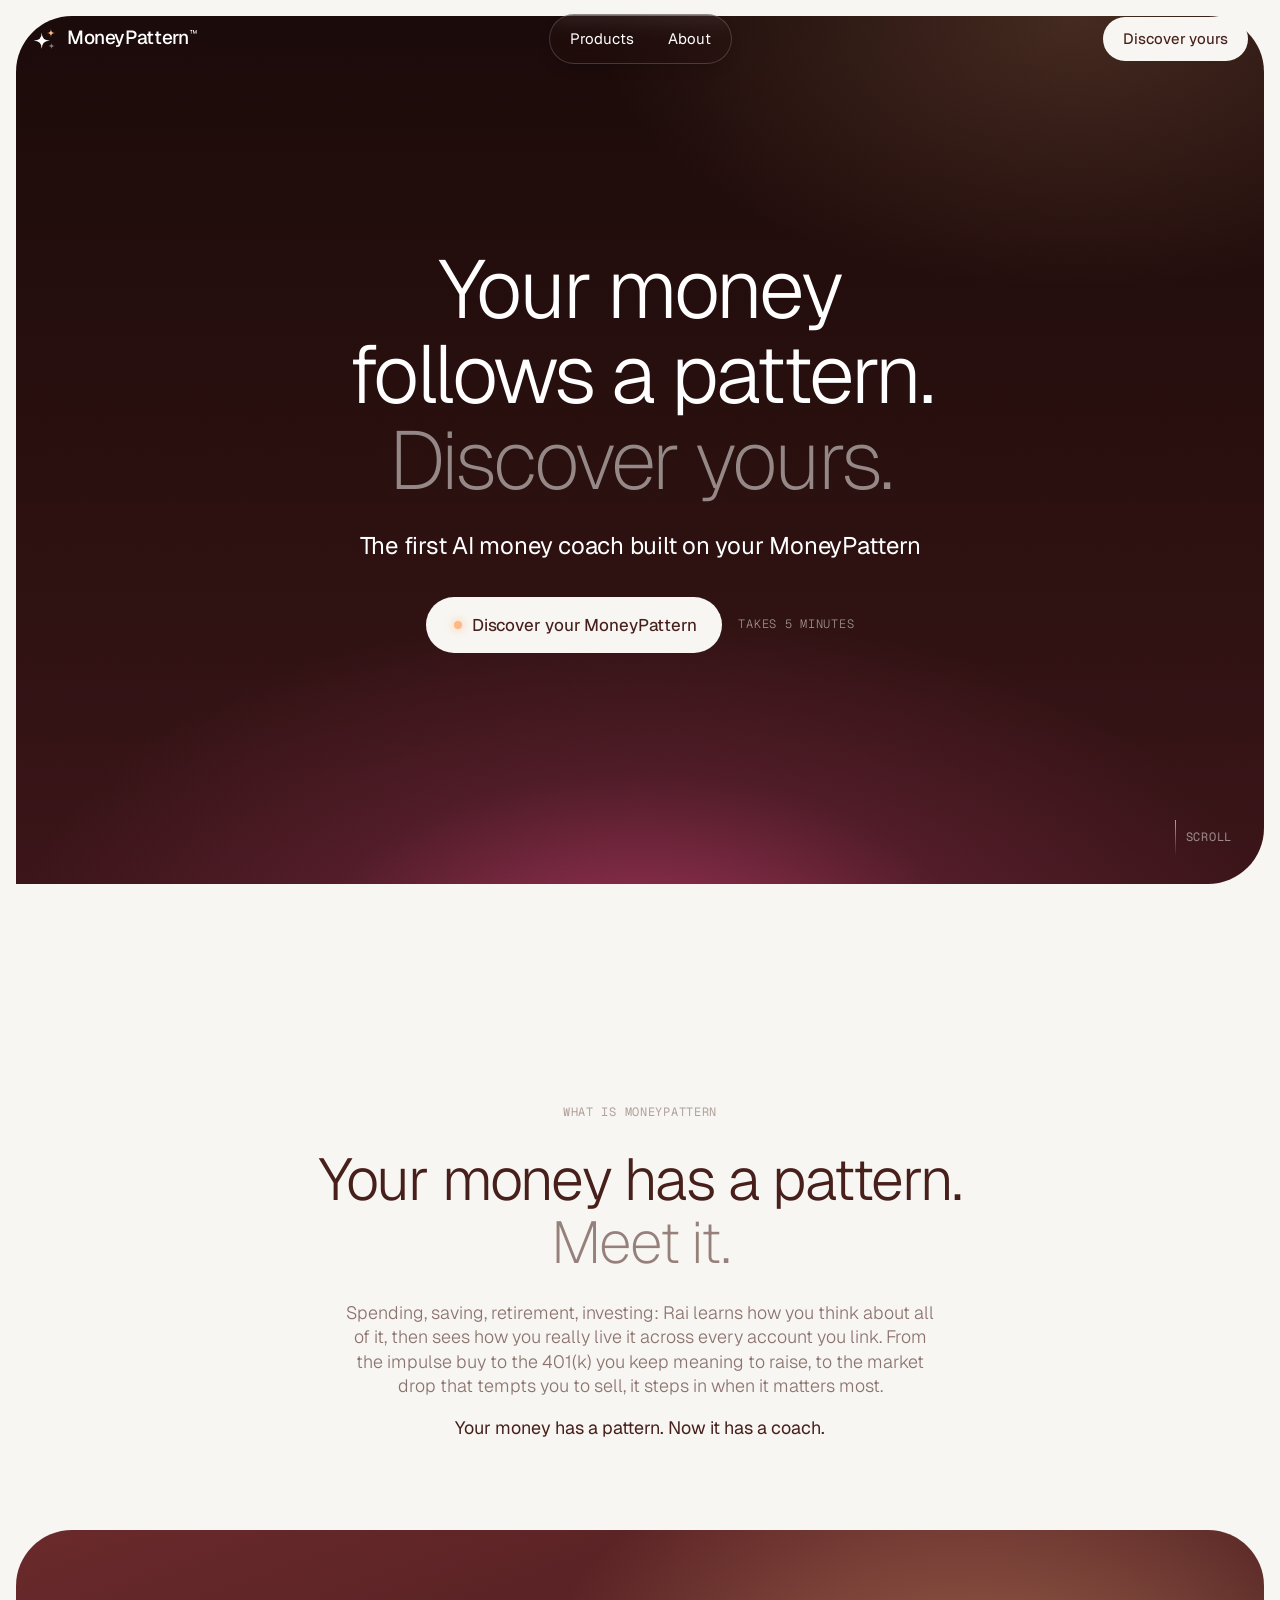
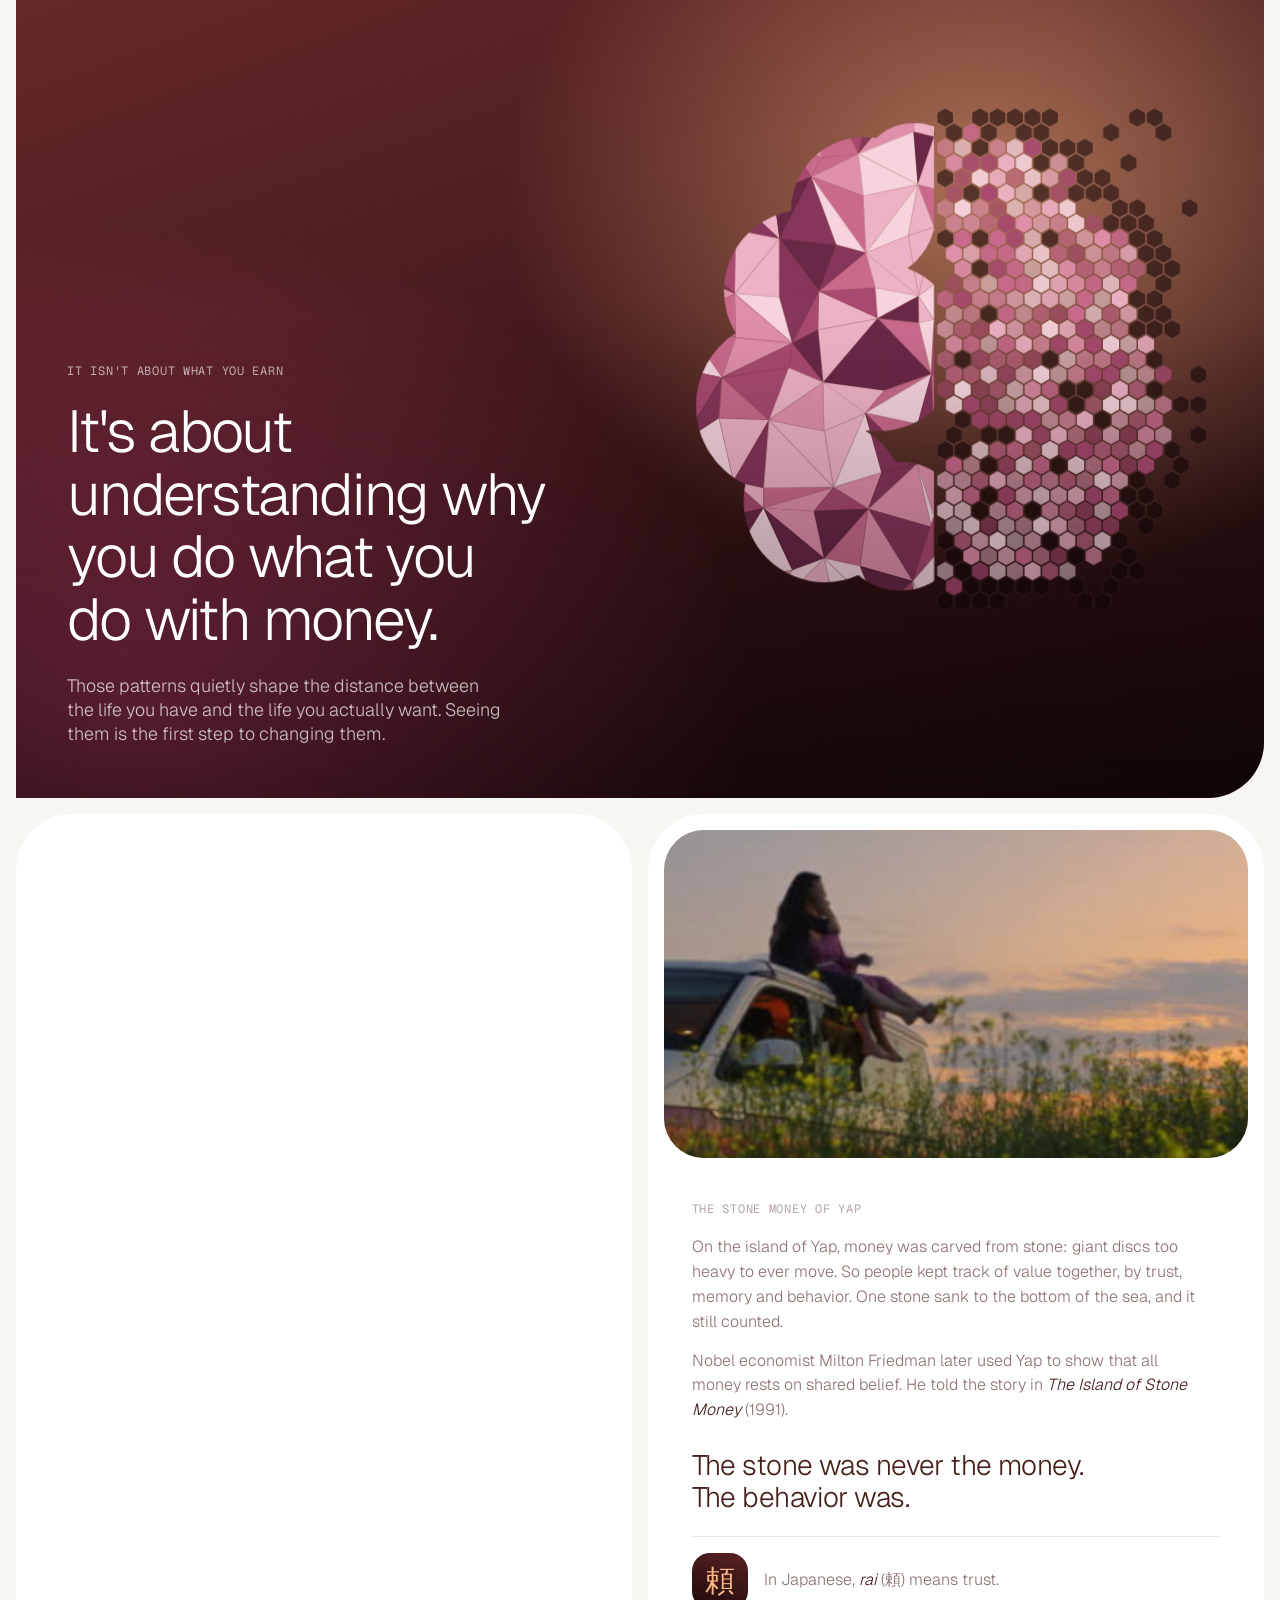
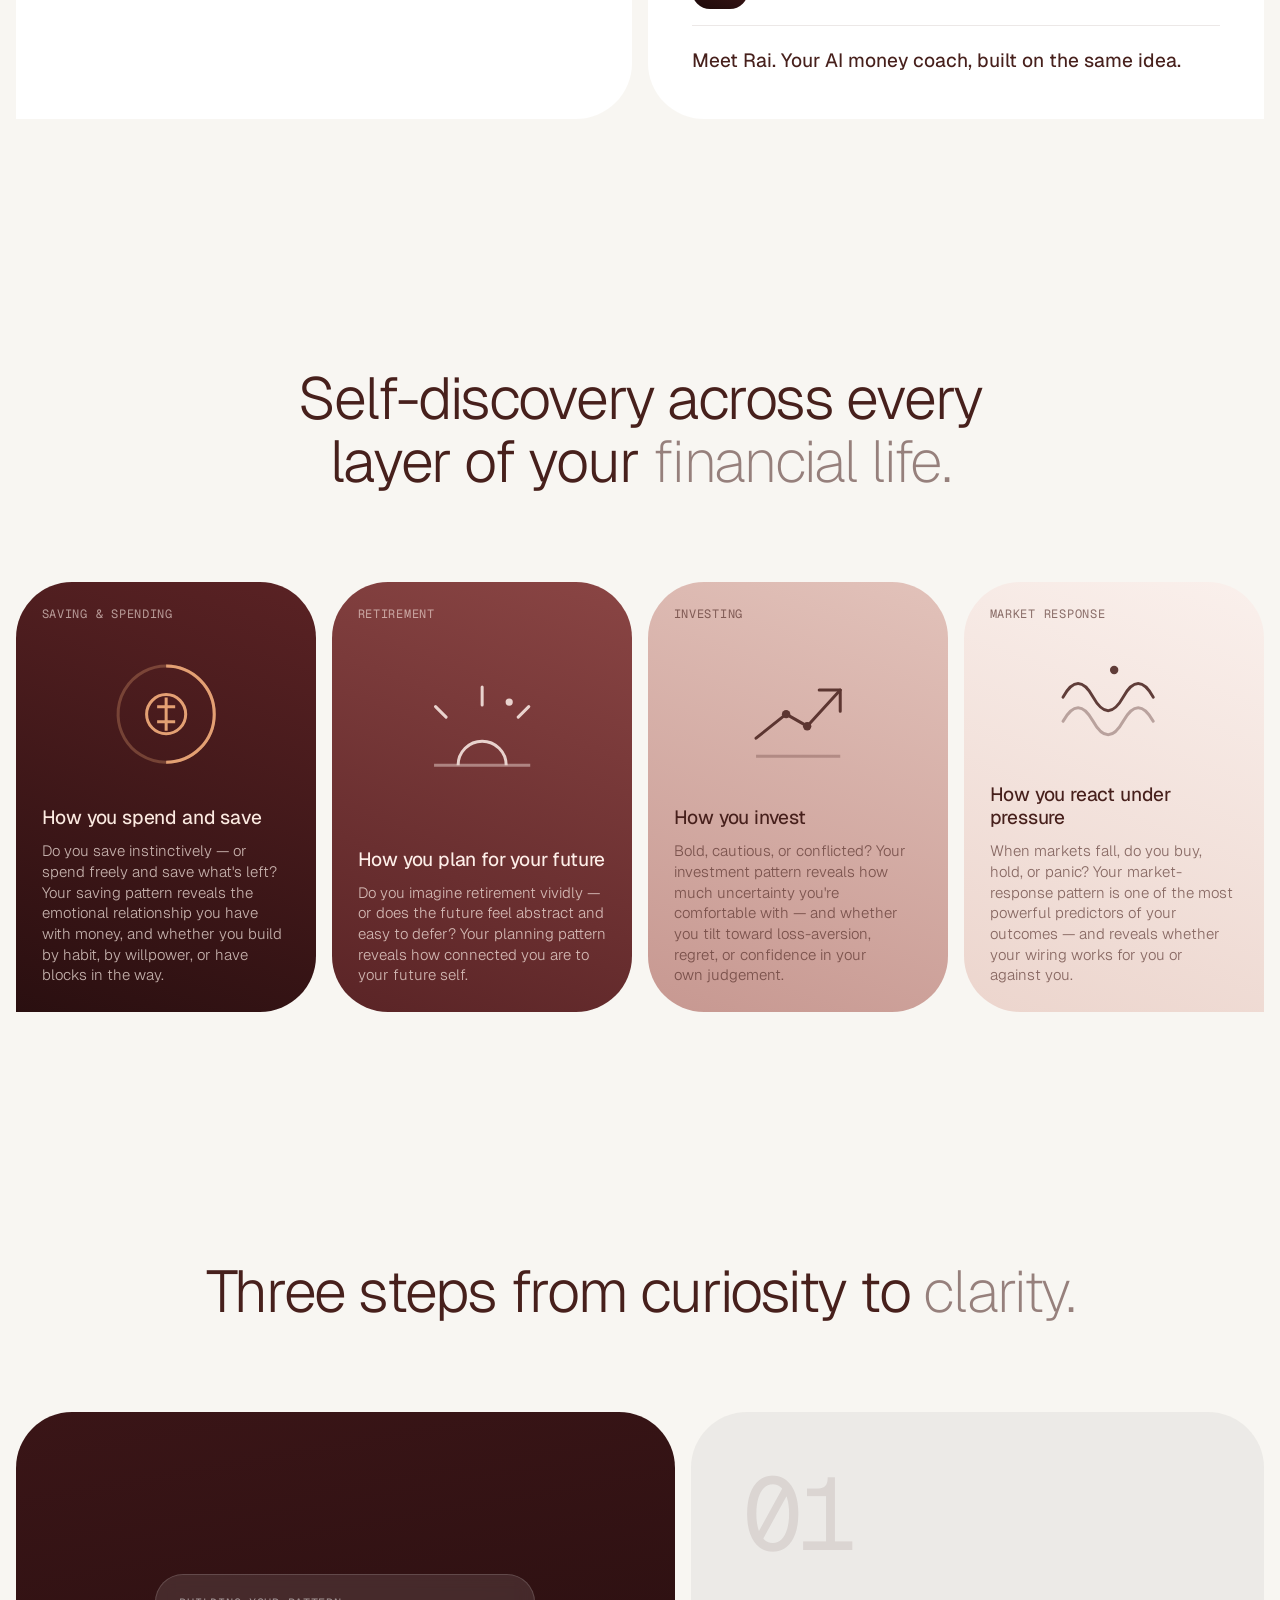
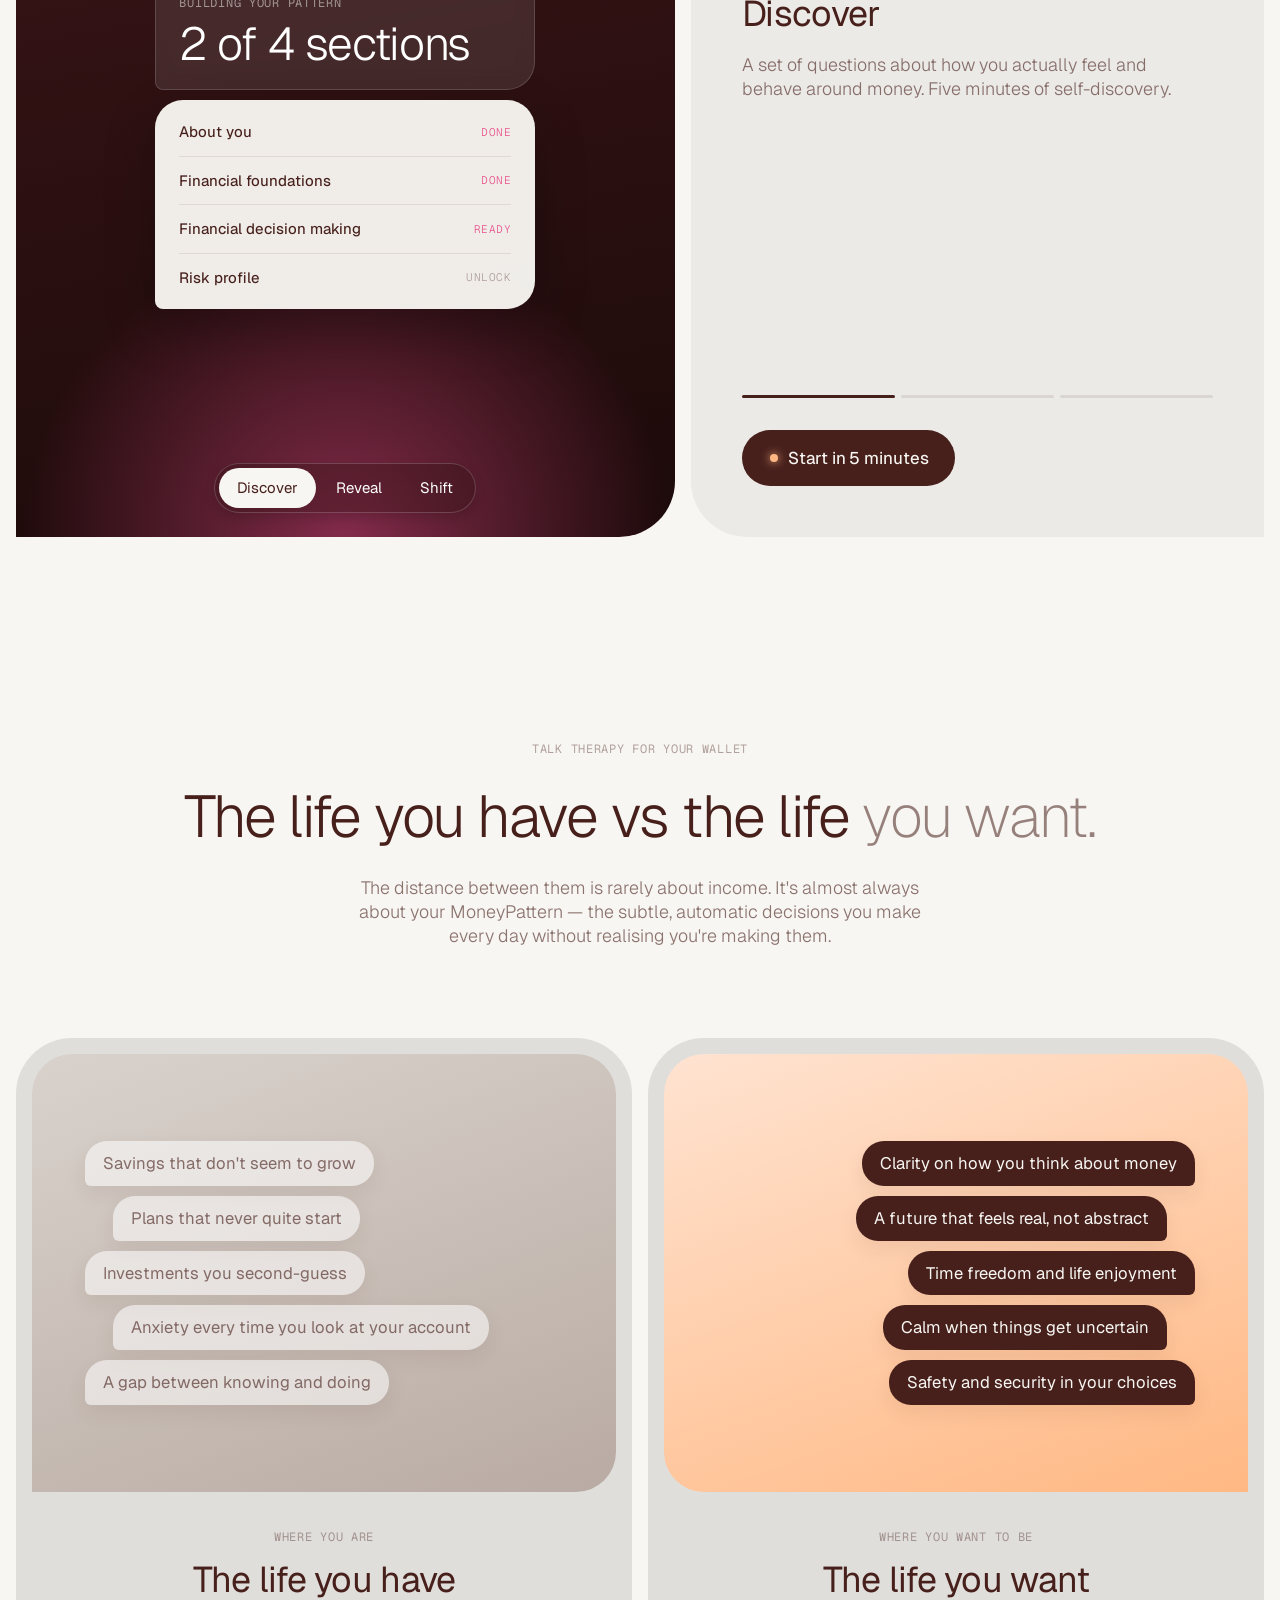
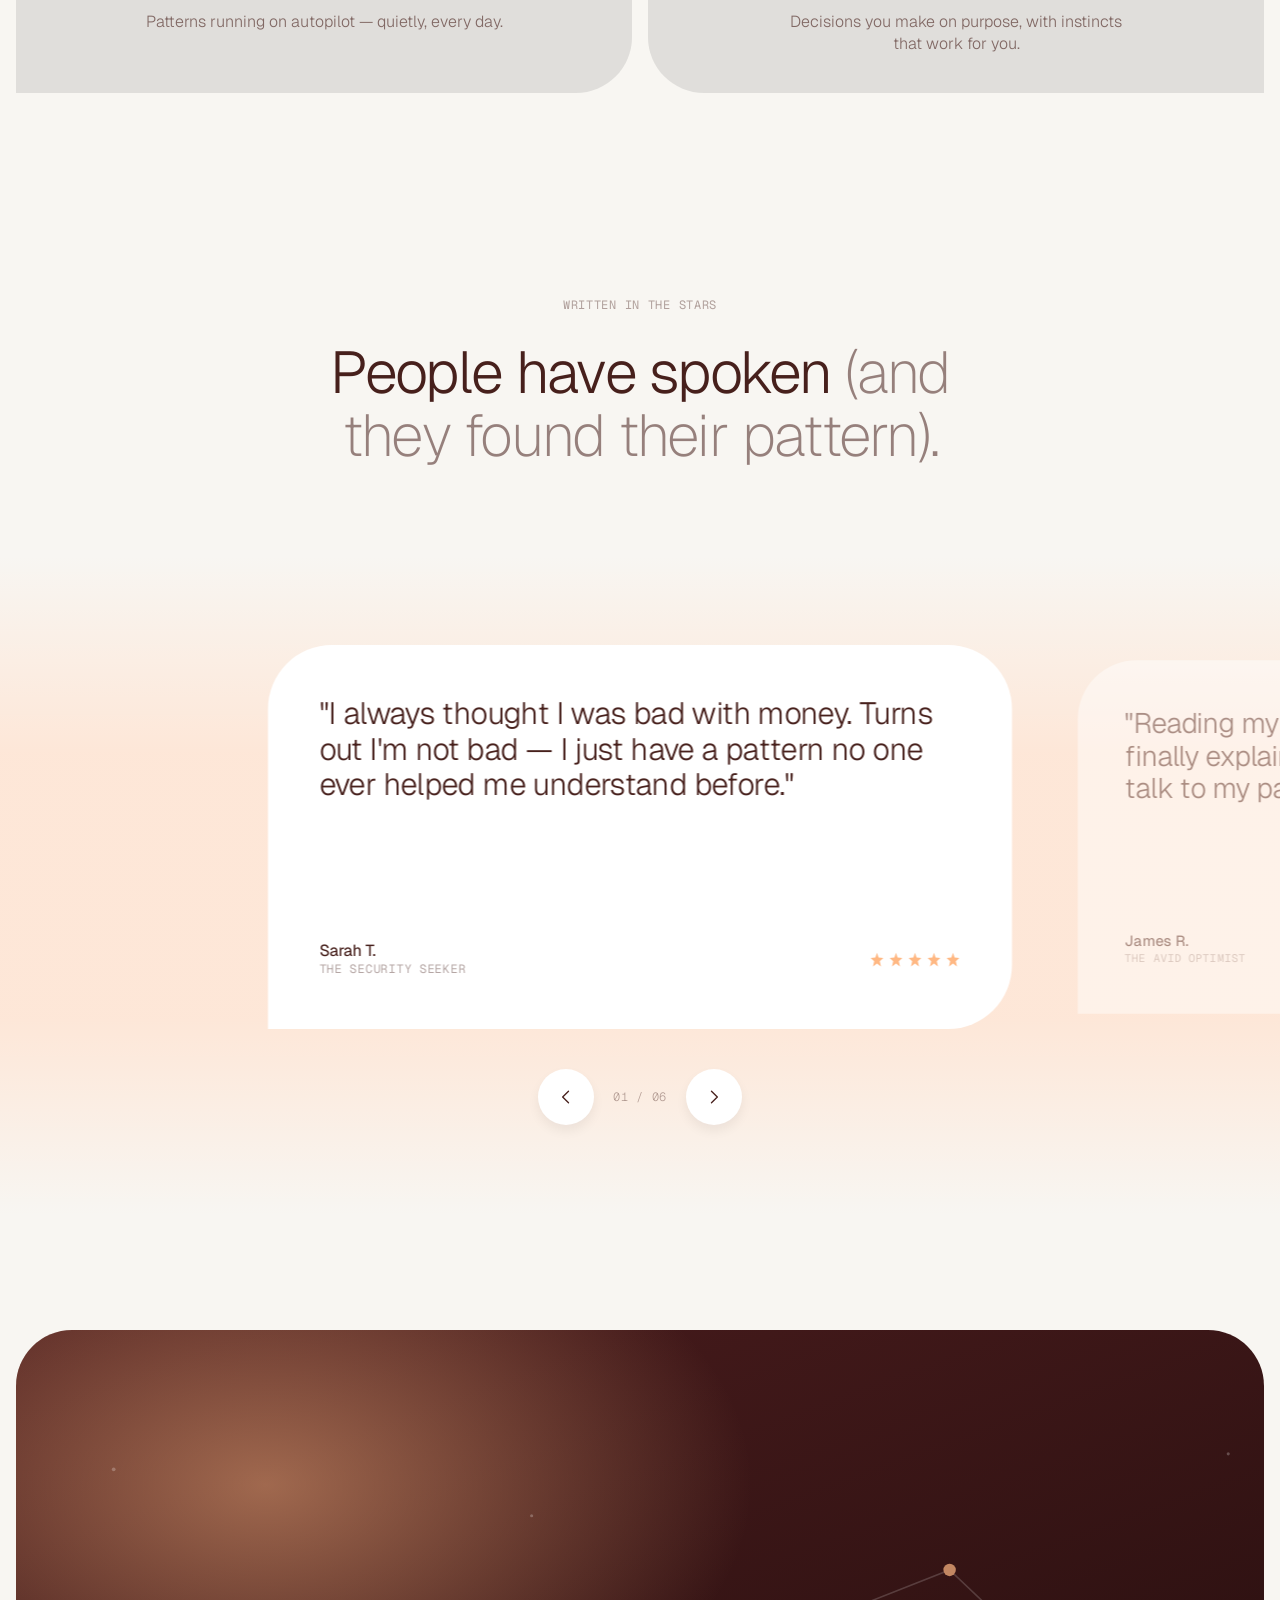
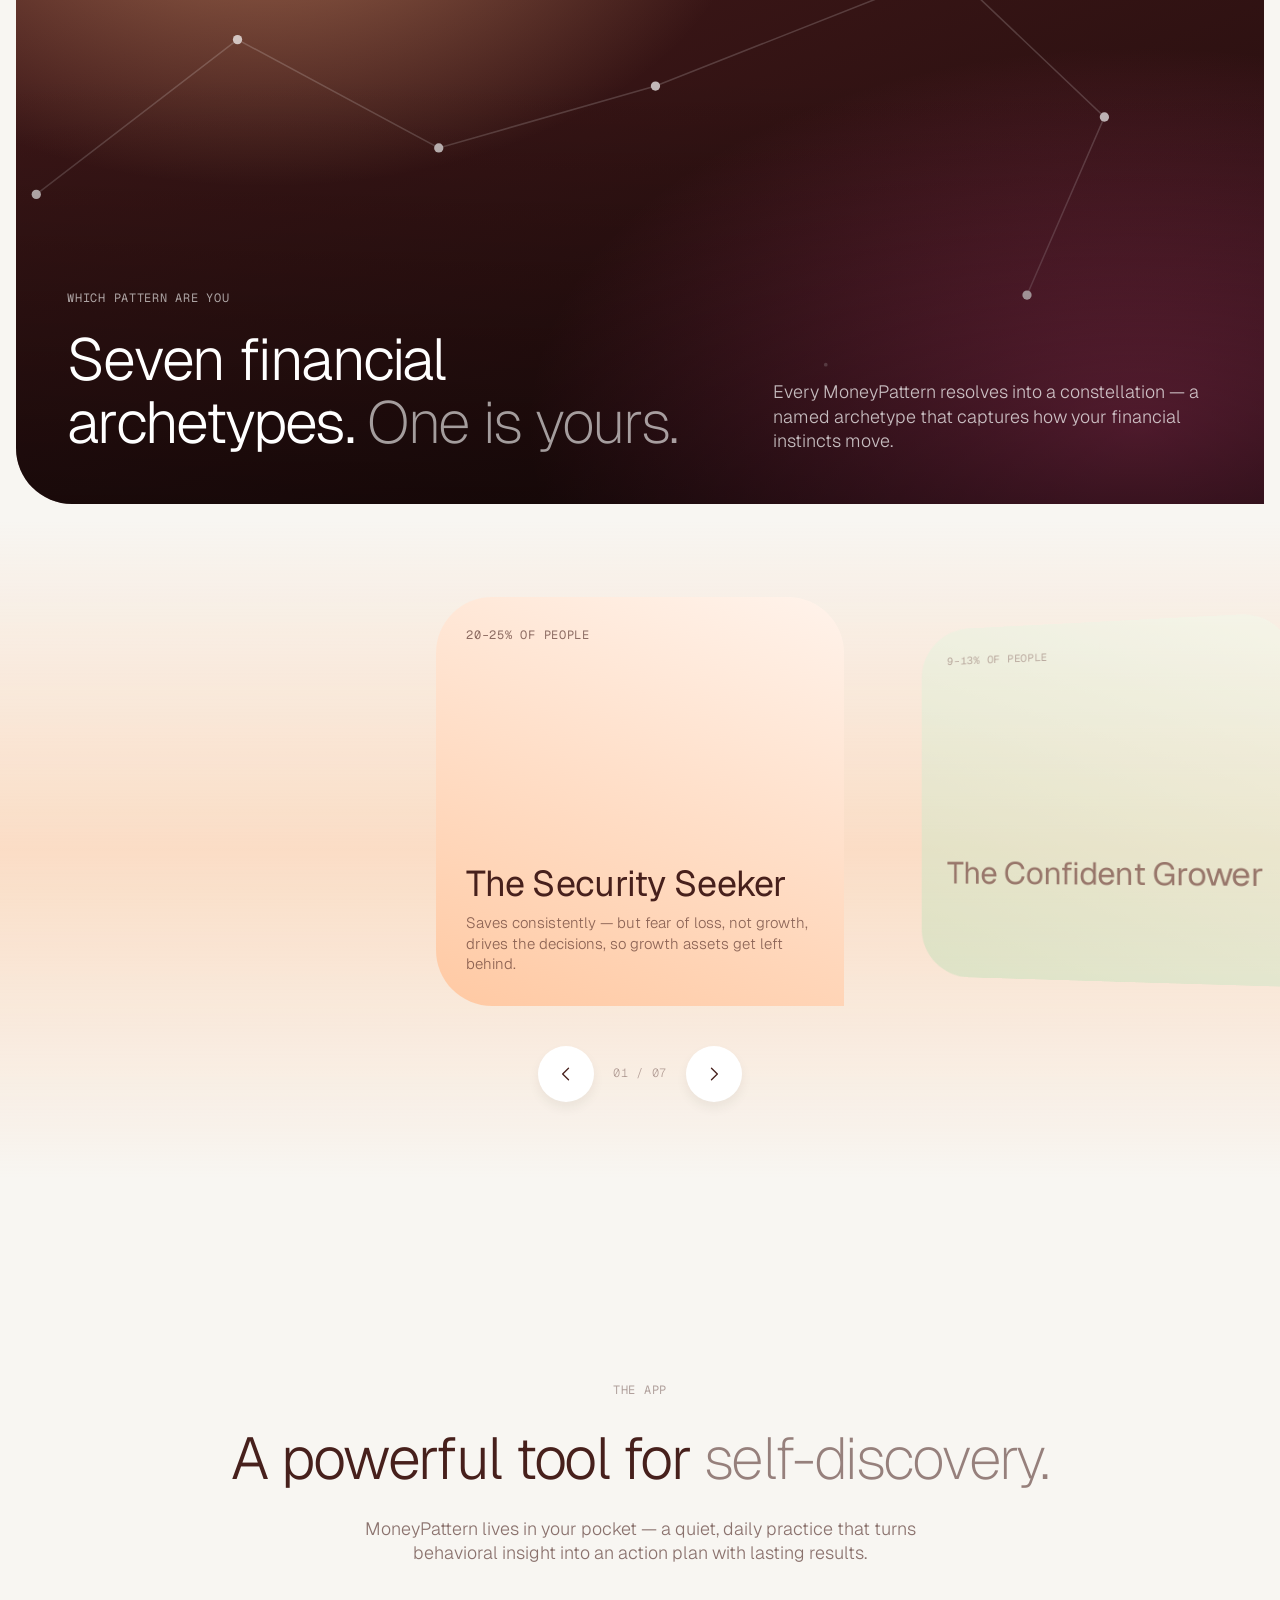
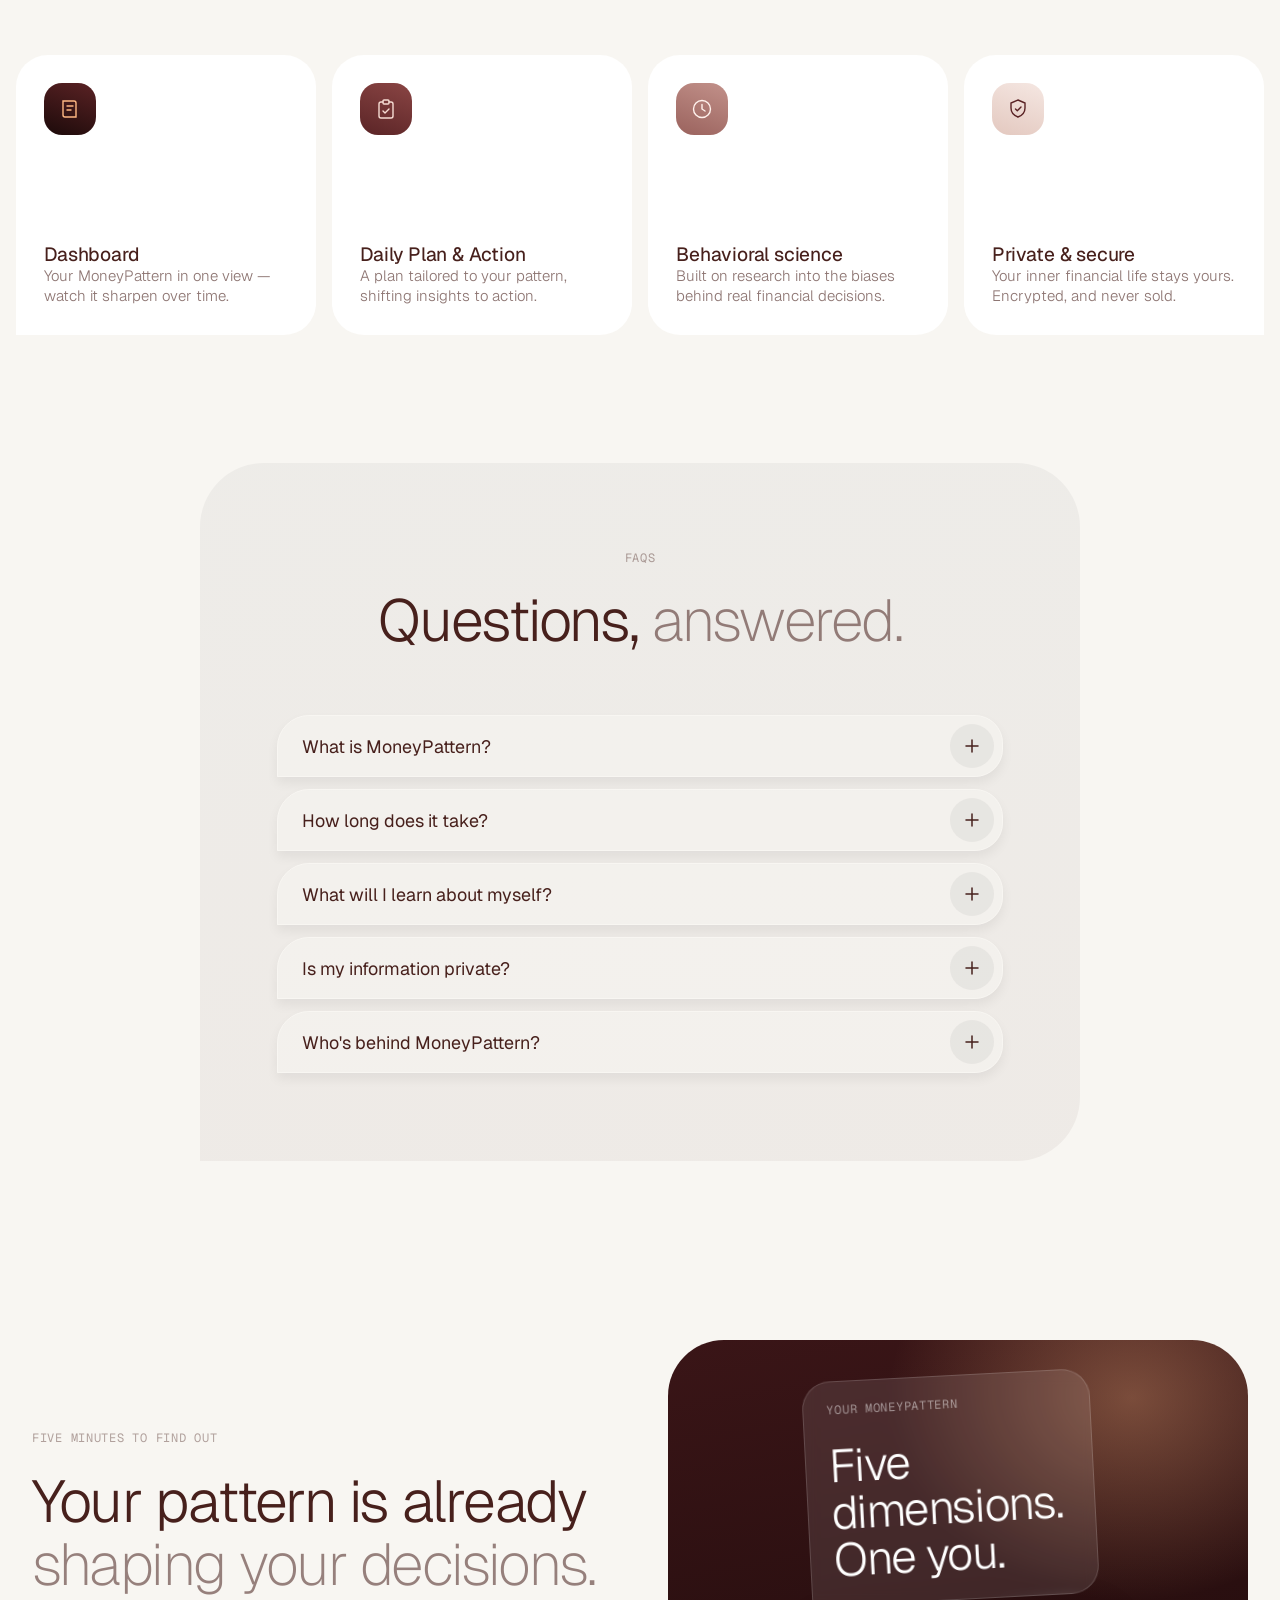
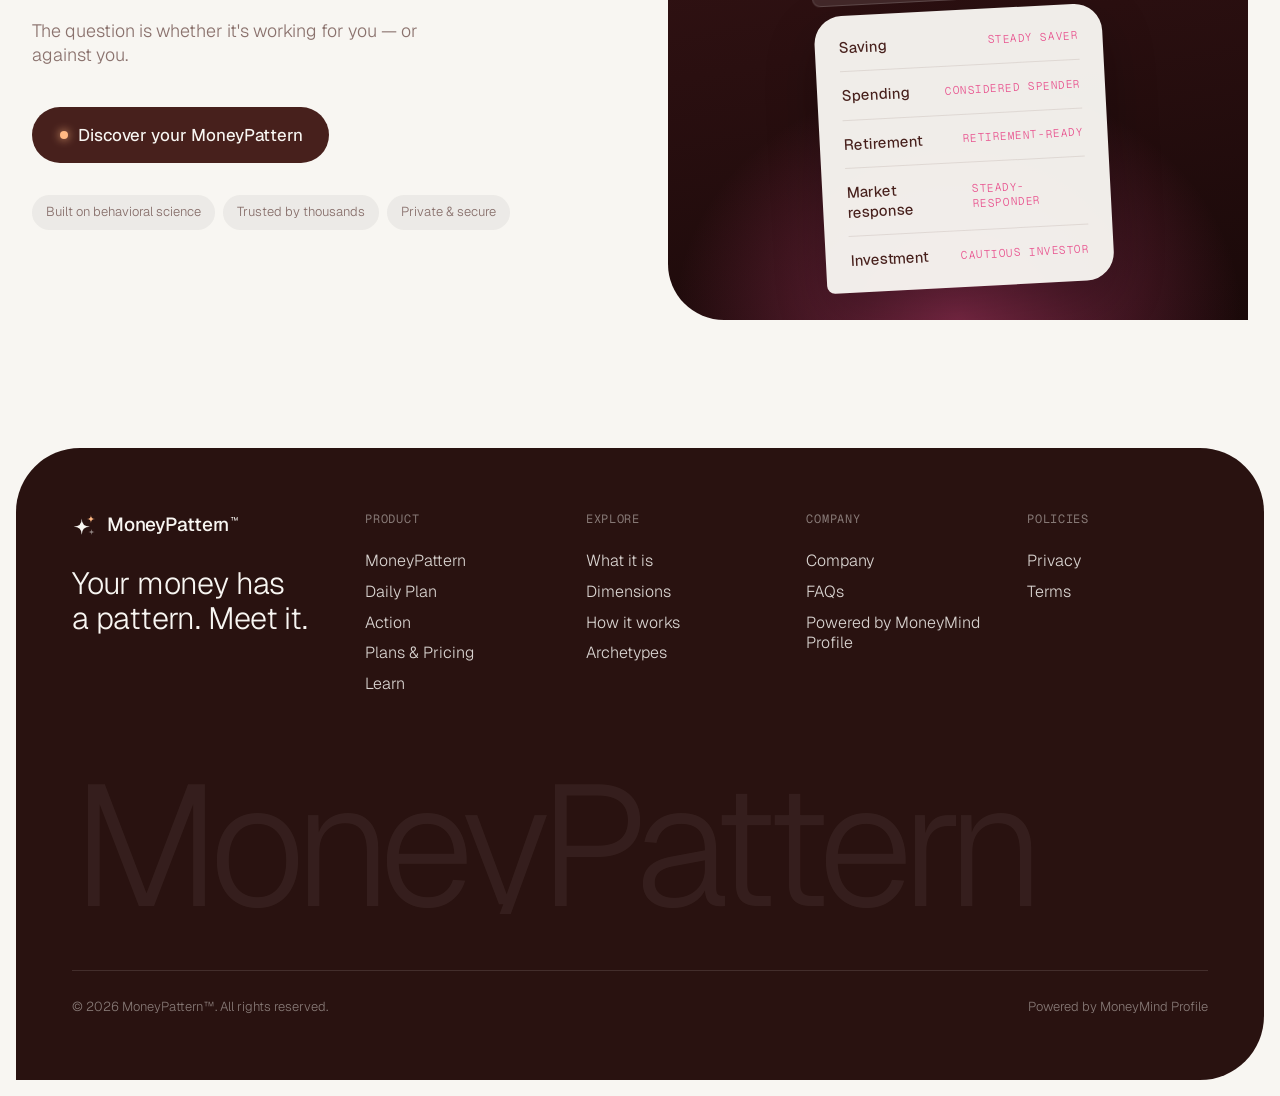
==== commit 10e43913: "Add Rai story, animated MoneyPattern brain and new hero copy - Hero: "The first AI money coach built" ====
--- a/index.html
+++ b/index.html
@@ -3,13 +3,13 @@
 <head>
 <meta charset="UTF-8">
 <meta name="viewport" content="width=device-width, initial-scale=1.0, viewport-fit=cover">
-<title>MoneyPattern — Your Financial Horoscope</title>
-<meta name="description" content="A horoscope for your financial mind. Understand the behavioral patterns that shape how you save, plan, invest, and respond when markets get messy.">
+<title>MoneyPattern — Your money follows a pattern. Discover yours.</title>
+<meta name="description" content="Map the psychological patterns that shape how you save, spend, invest, plan, and react when the markets get messy.">
 <link rel="icon" type="image/svg+xml" href="favicon.svg">
 <link rel="preconnect" href="https://fonts.googleapis.com">
 <link rel="preconnect" href="https://fonts.gstatic.com" crossorigin>
 <link href="https://fonts.googleapis.com/css2?family=Geist:wght@200..700&family=Geist+Mono:wght@400;500&display=swap" rel="stylesheet">
-<link rel="stylesheet" href="assets/site.css">
+<link rel="stylesheet" href="assets/site.css?v=6">
 </head>
 <body>
 
@@ -109,7 +109,9 @@
       <div class="hero-grain"></div>
       <div class="hero-copy">
         <h1 class="t-display">Your money follows a pattern.<br><em>Discover yours.</em></h1>
-        <p>Map the psychological patterns that shape how you save, spend, invest, plan, and react when the markets get messy.</p>
+        <div class="hero-sub">
+          <p class="hero-lead">The first AI money coach built on your MoneyPattern</p>
+        </div>
         <div class="hero-actions">
           <a href="https://au.moneymindprofile.com/user_link/9Ris7koRd7ylxxGPboxem3oO9dlMR3xMRy0M0xySKK8/new_profile" class="btn btn-light" target="_blank" rel="noopener noreferrer"><span class="led"></span>Discover your MoneyPattern</a>
           <span class="hero-note">Takes 5 minutes</span>
@@ -125,11 +127,19 @@
   <div class="head">
     <span class="t-mono rv">What is MoneyPattern</span>
     <h2 class="t-h2 rv">Your money has a pattern.<br><em>Meet it.</em></h2>
-    <p class="t-body rv">Just as a horoscope reveals tendencies in how you love, work, and relate — your MoneyPattern reveals the deep-rooted instincts behind every financial decision you make.</p>
+    <p class="t-body rv">Spending, saving, retirement, investing: Rai learns how you think about all of it, then sees how you really live it across every account you link. From the impulse buy to the 401(k) you keep meaning to raise, to the market drop that tempts you to sell, it steps in when it matters most.</p>
+    <p class="t-body rv head-close">Your money has a pattern. Now it has a coach.</p>
   </div>
   <div class="highlight rv">
     <div class="hl-card hl-what">
       <div class="hl-bg"></div>
+      <div class="mp-visual" id="mp-visual">
+        <svg class="mp-brain" viewBox="0 0 400 400" aria-hidden="true">
+          <defs><clipPath id="mpBrainClip"><circle cx="150" cy="92" r="52"/><circle cx="108" cy="150" r="58"/><circle cx="92" cy="232" r="62"/><circle cx="122" cy="300" r="58"/><circle cx="176" cy="318" r="46"/><circle cx="186" cy="70" r="40"/><circle cx="160" cy="190" r="60"/><rect x="0" y="0" width="0" height="0"/></clipPath></defs>
+          <g clip-path="url(#mpBrainClip)"><polygon class="bf" style="--d:123ms" fill="#e08fab" points="119.0,0.3 119.7,54.5 97.8,45.7"/><polygon class="bf" style="--d:278ms" fill="#a84a70" points="119.0,0.3 156.2,-0.2 146.0,51.9"/><polygon class="bf" style="--d:282ms" fill="#c96a8d" points="119.0,0.3 146.0,51.9 119.7,54.5"/><polygon class="bf" style="--d:286ms" fill="#86365a" points="156.2,-0.2 188.5,0.5 146.0,51.9"/><polygon class="bf" style="--d:86ms" fill="#e08fab" points="188.5,0.5 185.4,36.2 146.0,51.9"/><polygon class="bf" style="--d:93ms" fill="#f6d3dd" points="188.5,0.5 200,8.3 200,39.8"/><polygon class="bf" style="--d:141ms" fill="#eeb2c6" points="188.5,0.5 200,39.8 185.4,36.2"/><polygon class="bf" style="--d:282ms" fill="#c96a8d" points="97.8,45.7 119.7,54.5 112.4,68.3"/><polygon class="bf" style="--d:354ms" fill="#a84a70" points="97.8,45.7 112.4,68.3 85.2,79.1"/><polygon class="bf" style="--d:358ms" fill="#c96a8d" points="119.7,54.5 146.0,51.9 112.4,68.3"/><polygon class="bf" style="--d:351ms" fill="#e08fab" points="146.0,51.9 149.5,82.0 112.4,68.3"/><polygon class="bf" style="--d:330ms" fill="#f6d3dd" points="146.0,51.9 185.4,36.2 188.4,73.9"/><polygon class="bf" style="--d:383ms" fill="#f6d3dd" points="146.0,51.9 188.4,73.9 149.5,82.0"/><polygon class="bf" style="--d:290ms" fill="#6a2847" points="185.4,36.2 200,39.8 188.4,73.9"/><polygon class="bf" style="--d:262ms" fill="#eeb2c6" points="200,39.8 200,77.0 188.4,73.9"/><polygon class="bf" style="--d:313ms" fill="#eeb2c6" points="55.8,81.1 85.2,79.1 89.6,112.6"/><polygon class="bf" style="--d:308ms" fill="#86365a" points="55.8,81.1 89.6,112.6 58.4,106.4"/><polygon class="bf" style="--d:431ms" fill="#6a2847" points="85.2,79.1 112.4,68.3 89.6,112.6"/><polygon class="bf" style="--d:322ms" fill="#86365a" points="112.4,68.3 130.3,117.0 89.6,112.6"/><polygon class="bf" style="--d:390ms" fill="#c96a8d" points="112.4,68.3 149.5,82.0 151.3,122.6"/><polygon class="bf" style="--d:412ms" fill="#f6d3dd" points="112.4,68.3 151.3,122.6 130.3,117.0"/><polygon class="bf" style="--d:457ms" fill="#eeb2c6" points="149.5,82.0 188.4,73.9 151.3,122.6"/><polygon class="bf" style="--d:267ms" fill="#f6d3dd" points="188.4,73.9 181.6,110.2 151.3,122.6"/><polygon class="bf" style="--d:393ms" fill="#c96a8d" points="188.4,73.9 200,77.0 200,104.3"/><polygon class="bf" style="--d:369ms" fill="#eeb2c6" points="188.4,73.9 200,104.3 181.6,110.2"/><polygon class="bf" style="--d:527ms" fill="#a84a70" points="20,118.5 58.4,106.4 57.7,151.8"/><polygon class="bf" style="--d:539ms" fill="#86365a" points="20,118.5 57.7,151.8 20,135.9"/><polygon class="bf" style="--d:415ms" fill="#eeb2c6" points="58.4,106.4 89.6,112.6 57.7,151.8"/><polygon class="bf" style="--d:319ms" fill="#eeb2c6" points="89.6,112.6 89.6,154.3 57.7,151.8"/><polygon class="bf" style="--d:527ms" fill="#6a2847" points="89.6,112.6 130.3,117.0 117.9,150.3"/><polygon class="bf" style="--d:338ms" fill="#86365a" points="89.6,112.6 117.9,150.3 89.6,154.3"/><polygon class="bf" style="--d:525ms" fill="#86365a" points="130.3,117.0 151.3,122.6 117.9,150.3"/><polygon class="bf" style="--d:562ms" fill="#c96a8d" points="151.3,122.6 158.1,147.8 117.9,150.3"/><polygon class="bf" style="--d:496ms" fill="#eeb2c6" points="151.3,122.6 181.6,110.2 189.0,153.5"/><polygon class="bf" style="--d:324ms" fill="#eeb2c6" points="151.3,122.6 189.0,153.5 158.1,147.8"/><polygon class="bf" style="--d:349ms" fill="#eeb2c6" points="181.6,110.2 200,104.3 189.0,153.5"/><polygon class="bf" style="--d:493ms" fill="#eeb2c6" points="200,104.3 200,145.4 189.0,153.5"/><polygon class="bf" style="--d:408ms" fill="#e08fab" points="20,135.9 57.7,151.8 20,170.3"/><polygon class="bf" style="--d:587ms" fill="#c96a8d" points="57.7,151.8 58.4,183.2 20,170.3"/><polygon class="bf" style="--d:597ms" fill="#f6d3dd" points="57.7,151.8 89.6,154.3 98.8,187.1"/><polygon class="bf" style="--d:616ms" fill="#e08fab" points="57.7,151.8 98.8,187.1 58.4,183.2"/><polygon class="bf" style="--d:514ms" fill="#86365a" points="89.6,154.3 117.9,150.3 98.8,187.1"/><polygon class="bf" style="--d:491ms" fill="#a84a70" points="117.9,150.3 117.3,177.5 98.8,187.1"/><polygon class="bf" style="--d:383ms" fill="#a84a70" points="117.9,150.3 158.1,147.8 159.7,169.5"/><polygon class="bf" style="--d:503ms" fill="#eeb2c6" points="117.9,150.3 159.7,169.5 117.3,177.5"/><polygon class="bf" style="--d:571ms" fill="#f6d3dd" points="158.1,147.8 189.0,153.5 159.7,169.5"/><polygon class="bf" style="--d:417ms" fill="#6a2847" points="189.0,153.5 189.2,172.7 159.7,169.5"/><polygon class="bf" style="--d:545ms" fill="#f6d3dd" points="189.0,153.5 200,145.4 200,170.3"/><polygon class="bf" style="--d:415ms" fill="#eeb2c6" points="189.0,153.5 200,170.3 189.2,172.7"/><polygon class="bf" style="--d:578ms" fill="#c96a8d" points="20,170.3 58.4,183.2 48.4,211.6"/><polygon class="bf" style="--d:579ms" fill="#f6d3dd" points="20,170.3 48.4,211.6 20,205.8"/><polygon class="bf" style="--d:607ms" fill="#e08fab" points="58.4,183.2 98.8,187.1 48.4,211.6"/><polygon class="bf" style="--d:591ms" fill="#a84a70" points="98.8,187.1 96.2,204.8 48.4,211.6"/><polygon class="bf" style="--d:628ms" fill="#6a2847" points="98.8,187.1 117.3,177.5 120.9,215.1"/><polygon class="bf" style="--d:469ms" fill="#a84a70" points="98.8,187.1 120.9,215.1 96.2,204.8"/><polygon class="bf" style="--d:490ms" fill="#eeb2c6" points="117.3,177.5 159.7,169.5 120.9,215.1"/><polygon class="bf" style="--d:478ms" fill="#6a2847" points="159.7,169.5 164.4,221.0 120.9,215.1"/><polygon class="bf" style="--d:553ms" fill="#c96a8d" points="159.7,169.5 189.2,172.7 198.0,209.1"/><polygon class="bf" style="--d:673ms" fill="#6a2847" points="159.7,169.5 198.0,209.1 164.4,221.0"/><polygon class="bf" style="--d:524ms" fill="#f6d3dd" points="189.2,172.7 200,170.3 198.0,209.1"/><polygon class="bf" style="--d:686ms" fill="#a84a70" points="200,170.3 200,210.9 198.0,209.1"/><polygon class="bf" style="--d:634ms" fill="#a84a70" points="20,205.8 48.4,211.6 20,258.1"/><polygon class="bf" style="--d:602ms" fill="#86365a" points="48.4,211.6 46.3,240.9 20,258.1"/><polygon class="bf" style="--d:627ms" fill="#a84a70" points="48.4,211.6 96.2,204.8 82.1,242.1"/><polygon class="bf" style="--d:647ms" fill="#c96a8d" points="48.4,211.6 82.1,242.1 46.3,240.9"/><polygon class="bf" style="--d:671ms" fill="#eeb2c6" points="96.2,204.8 120.9,215.1 82.1,242.1"/><polygon class="bf" style="--d:761ms" fill="#e08fab" points="120.9,215.1 121.7,250.0 82.1,242.1"/><polygon class="bf" style="--d:714ms" fill="#eeb2c6" points="120.9,215.1 164.4,221.0 150.8,237.1"/><polygon class="bf" style="--d:630ms" fill="#eeb2c6" points="120.9,215.1 150.8,237.1 121.7,250.0"/><polygon class="bf" style="--d:610ms" fill="#c96a8d" points="164.4,221.0 198.0,209.1 150.8,237.1"/><polygon class="bf" style="--d:686ms" fill="#f6d3dd" points="198.0,209.1 188.2,245.1 150.8,237.1"/><polygon class="bf" style="--d:526ms" fill="#c96a8d" points="198.0,209.1 200,210.9 200,258.0"/><polygon class="bf" style="--d:609ms" fill="#86365a" points="198.0,209.1 200,258.0 188.2,245.1"/><polygon class="bf" style="--d:812ms" fill="#f6d3dd" points="20,258.1 46.3,240.9 56.6,285.9"/><polygon class="bf" style="--d:811ms" fill="#eeb2c6" points="46.3,240.9 82.1,242.1 56.6,285.9"/><polygon class="bf" style="--d:779ms" fill="#86365a" points="82.1,242.1 78.2,290.8 56.6,285.9"/><polygon class="bf" style="--d:650ms" fill="#eeb2c6" points="82.1,242.1 121.7,250.0 128.2,290.2"/><polygon class="bf" style="--d:859ms" fill="#eeb2c6" points="82.1,242.1 128.2,290.2 78.2,290.8"/><polygon class="bf" style="--d:769ms" fill="#eeb2c6" points="121.7,250.0 150.8,237.1 128.2,290.2"/><polygon class="bf" style="--d:704ms" fill="#f6d3dd" points="150.8,237.1 162.6,279.6 128.2,290.2"/><polygon class="bf" style="--d:607ms" fill="#c96a8d" points="150.8,237.1 188.2,245.1 187.8,273.3"/><polygon class="bf" style="--d:800ms" fill="#86365a" points="150.8,237.1 187.8,273.3 162.6,279.6"/><polygon class="bf" style="--d:837ms" fill="#eeb2c6" points="56.6,285.9 78.2,290.8 78.2,305.0"/><polygon class="bf" style="--d:778ms" fill="#a84a70" points="56.6,285.9 78.2,305.0 46.6,312.5"/><polygon class="bf" style="--d:713ms" fill="#c96a8d" points="78.2,290.8 128.2,290.2 78.2,305.0"/><polygon class="bf" style="--d:699ms" fill="#e08fab" points="128.2,290.2 114.3,307.2 78.2,305.0"/><polygon class="bf" style="--d:661ms" fill="#e08fab" points="128.2,290.2 162.6,279.6 153.0,305.6"/><polygon class="bf" style="--d:791ms" fill="#a84a70" points="128.2,290.2 153.0,305.6 114.3,307.2"/><polygon class="bf" style="--d:648ms" fill="#86365a" points="162.6,279.6 187.8,273.3 153.0,305.6"/><polygon class="bf" style="--d:802ms" fill="#e08fab" points="187.8,273.3 198.2,318.5 153.0,305.6"/><polygon class="bf" style="--d:770ms" fill="#e08fab" points="187.8,273.3 200,272.4 200,310.5"/><polygon class="bf" style="--d:704ms" fill="#f6d3dd" points="187.8,273.3 200,310.5 198.2,318.5"/><polygon class="bf" style="--d:788ms" fill="#6a2847" points="46.6,312.5 78.2,305.0 45.7,357.7"/><polygon class="bf" style="--d:780ms" fill="#f6d3dd" points="78.2,305.0 98.8,349.3 45.7,357.7"/><polygon class="bf" style="--d:724ms" fill="#e08fab" points="78.2,305.0 114.3,307.2 121.6,340.9"/><polygon class="bf" style="--d:791ms" fill="#6a2847" points="78.2,305.0 121.6,340.9 98.8,349.3"/><polygon class="bf" style="--d:747ms" fill="#6a2847" points="114.3,307.2 153.0,305.6 121.6,340.9"/><polygon class="bf" style="--d:957ms" fill="#c96a8d" points="153.0,305.6 147.2,346.5 121.6,340.9"/><polygon class="bf" style="--d:940ms" fill="#86365a" points="153.0,305.6 198.2,318.5 184.8,357.2"/><polygon class="bf" style="--d:858ms" fill="#e08fab" points="153.0,305.6 184.8,357.2 147.2,346.5"/><polygon class="bf" style="--d:969ms" fill="#a84a70" points="198.2,318.5 200,310.5 184.8,357.2"/><polygon class="bf" style="--d:879ms" fill="#a84a70" points="200,310.5 200,339.5 184.8,357.2"/><polygon class="bf" style="--d:841ms" fill="#e08fab" points="45.7,357.7 98.8,349.3 77.6,384.6"/><polygon class="bf" style="--d:1005ms" fill="#f6d3dd" points="98.8,349.3 121.6,340.9 77.6,384.6"/><polygon class="bf" style="--d:944ms" fill="#eeb2c6" points="121.6,340.9 132.5,392.0 77.6,384.6"/><polygon class="bf" style="--d:866ms" fill="#f6d3dd" points="121.6,340.9 147.2,346.5 160.3,378.7"/><polygon class="bf" style="--d:992ms" fill="#f6d3dd" points="121.6,340.9 160.3,378.7 132.5,392.0"/><polygon class="bf" style="--d:876ms" fill="#6a2847" points="147.2,346.5 184.8,357.2 160.3,378.7"/><polygon class="bf" style="--d:1048ms" fill="#a84a70" points="184.8,357.2 187.1,376.7 160.3,378.7"/><polygon class="bf" style="--d:877ms" fill="#f6d3dd" points="184.8,357.2 200,339.5 200,384.7"/><polygon class="bf" style="--d:952ms" fill="#f6d3dd" points="184.8,357.2 200,384.7 187.1,376.7"/></g>
+          <g><polygon class="hx off" style="--d:1165ms" points="213.7,29.3 208.0,32.6 202.3,29.3 202.3,22.7 208.0,19.4 213.7,22.7"/><polygon class="hx off" style="--d:1380ms" points="238.7,29.3 232.9,32.6 227.2,29.3 227.2,22.7 232.9,19.4 238.7,22.7"/><polygon class="hx off" style="--d:1347ms" points="251.1,29.3 245.4,32.6 239.7,29.3 239.7,22.7 245.4,19.4 251.1,22.7"/><polygon class="hx off" style="--d:1438ms" points="263.6,29.3 257.9,32.6 252.1,29.3 252.1,22.7 257.9,19.4 263.6,22.7"/><polygon class="hx off" style="--d:1642ms" points="276.1,29.3 270.4,32.6 264.6,29.3 264.6,22.7 270.4,19.4 276.1,22.7"/><polygon class="hx off" style="--d:1911ms" points="288.6,29.3 282.8,32.6 277.1,29.3 277.1,22.7 282.8,19.4 288.6,22.7"/><polygon class="hx off" style="--d:2294ms" points="350.9,29.3 345.2,32.6 339.4,29.3 339.4,22.7 345.2,19.4 350.9,22.7"/><polygon class="hx off" style="--d:2575ms" points="363.4,29.3 357.6,32.6 351.9,29.3 351.9,22.7 357.6,19.4 363.4,22.7"/><polygon class="hx off" style="--d:1194ms" points="220.0,40.1 214.2,43.4 208.5,40.1 208.5,33.5 214.2,30.2 220.0,33.5"/><polygon class="hx on" style="--d:1177ms;--o:0.85" fill="#c96a8d" points="232.4,40.1 226.7,43.4 221.0,40.1 221.0,33.5 226.7,30.2 232.4,33.5"/><polygon class="hx off" style="--d:1563ms" points="244.9,40.1 239.2,43.4 233.4,40.1 233.4,33.5 239.2,30.2 244.9,33.5"/><polygon class="hx off" style="--d:1557ms" points="269.9,40.1 264.1,43.4 258.4,40.1 258.4,33.5 264.1,30.2 269.9,33.5"/><polygon class="hx off" style="--d:1897ms" points="282.3,40.1 276.6,43.4 270.9,40.1 270.9,33.5 276.6,30.2 282.3,33.5"/><polygon class="hx off" style="--d:2257ms" points="332.2,40.1 326.5,43.4 320.7,40.1 320.7,33.5 326.5,30.2 332.2,33.5"/><polygon class="hx off" style="--d:2607ms" points="369.6,40.1 363.9,43.4 358.1,40.1 358.1,33.5 363.9,30.2 369.6,33.5"/><polygon class="hx on" style="--d:1311ms;--o:0.57" fill="#e08fab" points="213.7,50.9 208.0,54.2 202.3,50.9 202.3,44.3 208.0,41.0 213.7,44.3"/><polygon class="hx on" style="--d:1149ms;--o:0.67" fill="#f6d3dd" points="226.2,50.9 220.5,54.2 214.7,50.9 214.7,44.3 220.5,41.0 226.2,44.3"/><polygon class="hx off" style="--d:1533ms" points="238.7,50.9 232.9,54.2 227.2,50.9 227.2,44.3 232.9,41.0 238.7,44.3"/><polygon class="hx on" style="--d:1500ms;--o:0.65" fill="#e08fab" points="251.1,50.9 245.4,54.2 239.7,50.9 239.7,44.3 245.4,41.0 251.1,44.3"/><polygon class="hx on" style="--d:1484ms;--o:0.76" fill="#f6d3dd" points="263.6,50.9 257.9,54.2 252.1,50.9 252.1,44.3 257.9,41.0 263.6,44.3"/><polygon class="hx on" style="--d:1709ms;--o:0.9" fill="#a84a70" points="276.1,50.9 270.4,54.2 264.6,50.9 264.6,44.3 270.4,41.0 276.1,44.3"/><polygon class="hx off" style="--d:1931ms" points="288.6,50.9 282.8,54.2 277.1,50.9 277.1,44.3 282.8,41.0 288.6,44.3"/><polygon class="hx off" style="--d:1963ms" points="301.0,50.9 295.3,54.2 289.6,50.9 289.6,44.3 295.3,41.0 301.0,44.3"/><polygon class="hx off" style="--d:1974ms" points="313.5,50.9 307.8,54.2 302.0,50.9 302.0,44.3 307.8,41.0 313.5,44.3"/><polygon class="hx on" style="--d:1302ms;--o:0.87" fill="#e08fab" points="220.0,61.7 214.2,65.0 208.5,61.7 208.5,55.1 214.2,51.8 220.0,55.1"/><polygon class="hx on" style="--d:1313ms;--o:0.84" fill="#a84a70" points="232.4,61.7 226.7,65.0 221.0,61.7 221.0,55.1 226.7,51.8 232.4,55.1"/><polygon class="hx on" style="--d:1267ms;--o:0.83" fill="#a84a70" points="244.9,61.7 239.2,65.0 233.4,61.7 233.4,55.1 239.2,51.8 244.9,55.1"/><polygon class="hx on" style="--d:1621ms;--o:0.96" fill="#eeb2c6" points="257.4,61.7 251.6,65.0 245.9,61.7 245.9,55.1 251.6,51.8 257.4,55.1"/><polygon class="hx on" style="--d:1740ms;--o:0.92" fill="#f6d3dd" points="269.9,61.7 264.1,65.0 258.4,61.7 258.4,55.1 264.1,51.8 269.9,55.1"/><polygon class="hx off" style="--d:1793ms" points="282.3,61.7 276.6,65.0 270.9,61.7 270.9,55.1 276.6,51.8 282.3,55.1"/><polygon class="hx on" style="--d:1940ms;--o:0.59" fill="#eeb2c6" points="294.8,61.7 289.1,65.0 283.3,61.7 283.3,55.1 289.1,51.8 294.8,55.1"/><polygon class="hx off" style="--d:2036ms" points="307.3,61.7 301.5,65.0 295.8,61.7 295.8,55.1 301.5,51.8 307.3,55.1"/><polygon class="hx off" style="--d:2157ms" points="344.7,61.7 338.9,65.0 333.2,61.7 333.2,55.1 338.9,51.8 344.7,55.1"/><polygon class="hx off" style="--d:996ms" points="213.7,72.5 208.0,75.8 202.3,72.5 202.3,65.9 208.0,62.6 213.7,65.9"/><polygon class="hx on" style="--d:1398ms;--o:0.58" fill="#a84a70" points="226.2,72.5 220.5,75.8 214.7,72.5 214.7,65.9 220.5,62.6 226.2,65.9"/><polygon class="hx on" style="--d:1454ms;--o:0.93" fill="#f6d3dd" points="238.7,72.5 232.9,75.8 227.2,72.5 227.2,65.9 232.9,62.6 238.7,65.9"/><polygon class="hx on" style="--d:1390ms;--o:0.88" fill="#eeb2c6" points="251.1,72.5 245.4,75.8 239.7,72.5 239.7,65.9 245.4,62.6 251.1,65.9"/><polygon class="hx on" style="--d:1762ms;--o:0.58" fill="#c96a8d" points="263.6,72.5 257.9,75.8 252.1,72.5 252.1,65.9 257.9,62.6 263.6,65.9"/><polygon class="hx on" style="--d:1851ms;--o:0.83" fill="#f6d3dd" points="276.1,72.5 270.4,75.8 264.6,72.5 264.6,65.9 270.4,62.6 276.1,65.9"/><polygon class="hx on" style="--d:1870ms;--o:0.7" fill="#eeb2c6" points="288.6,72.5 282.8,75.8 277.1,72.5 277.1,65.9 282.8,62.6 288.6,65.9"/><polygon class="hx on" style="--d:1985ms;--o:0.81" fill="#a84a70" points="301.0,72.5 295.3,75.8 289.6,72.5 289.6,65.9 295.3,62.6 301.0,65.9"/><polygon class="hx off" style="--d:1891ms" points="313.5,72.5 307.8,75.8 302.0,72.5 302.0,65.9 307.8,62.6 313.5,65.9"/><polygon class="hx off" style="--d:2217ms" points="326.0,72.5 320.2,75.8 314.5,72.5 314.5,65.9 320.2,62.6 326.0,65.9"/><polygon class="hx on" style="--d:1191ms;--o:0.64" fill="#a84a70" points="220.0,83.3 214.2,86.6 208.5,83.3 208.5,76.7 214.2,73.4 220.0,76.7"/><polygon class="hx off" style="--d:1482ms" points="232.4,83.3 226.7,86.6 221.0,83.3 221.0,76.7 226.7,73.4 232.4,76.7"/><polygon class="hx on" style="--d:1258ms;--o:0.99" fill="#a84a70" points="244.9,83.3 239.2,86.6 233.4,83.3 233.4,76.7 239.2,73.4 244.9,76.7"/><polygon class="hx on" style="--d:1522ms;--o:0.96" fill="#eeb2c6" points="257.4,83.3 251.6,86.6 245.9,83.3 245.9,76.7 251.6,73.4 257.4,76.7"/><polygon class="hx on" style="--d:1802ms;--o:0.61" fill="#f6d3dd" points="269.9,83.3 264.1,86.6 258.4,83.3 258.4,76.7 264.1,73.4 269.9,76.7"/><polygon class="hx off" style="--d:1772ms" points="282.3,83.3 276.6,86.6 270.9,83.3 270.9,76.7 276.6,73.4 282.3,76.7"/><polygon class="hx on" style="--d:1747ms;--o:0.68" fill="#a84a70" points="294.8,83.3 289.1,86.6 283.3,83.3 283.3,76.7 289.1,73.4 294.8,76.7"/><polygon class="hx off" style="--d:1941ms" points="307.3,83.3 301.5,86.6 295.8,83.3 295.8,76.7 301.5,73.4 307.3,76.7"/><polygon class="hx off" style="--d:2232ms" points="319.7,83.3 314.0,86.6 308.3,83.3 308.3,76.7 314.0,73.4 319.7,76.7"/><polygon class="hx off" style="--d:2093ms" points="332.2,83.3 326.5,86.6 320.7,83.3 320.7,76.7 326.5,73.4 332.2,76.7"/><polygon class="hx on" style="--d:1103ms;--o:0.55" fill="#e08fab" points="213.7,94.1 208.0,97.4 202.3,94.1 202.3,87.5 208.0,84.2 213.7,87.5"/><polygon class="hx on" style="--d:1346ms;--o:0.97" fill="#f6d3dd" points="226.2,94.1 220.5,97.4 214.7,94.1 214.7,87.5 220.5,84.2 226.2,87.5"/><polygon class="hx on" style="--d:1264ms;--o:0.66" fill="#e08fab" points="238.7,94.1 232.9,97.4 227.2,94.1 227.2,87.5 232.9,84.2 238.7,87.5"/><polygon class="hx on" style="--d:1331ms;--o:0.58" fill="#a84a70" points="251.1,94.1 245.4,97.4 239.7,94.1 239.7,87.5 245.4,84.2 251.1,87.5"/><polygon class="hx on" style="--d:1744ms;--o:0.68" fill="#f6d3dd" points="263.6,94.1 257.9,97.4 252.1,94.1 252.1,87.5 257.9,84.2 263.6,87.5"/><polygon class="hx on" style="--d:1551ms;--o:0.66" fill="#eeb2c6" points="276.1,94.1 270.4,97.4 264.6,94.1 264.6,87.5 270.4,84.2 276.1,87.5"/><polygon class="hx on" style="--d:1738ms;--o:0.9" fill="#eeb2c6" points="288.6,94.1 282.8,97.4 277.1,94.1 277.1,87.5 282.8,84.2 288.6,87.5"/><polygon class="hx on" style="--d:2032ms;--o:0.92" fill="#f6d3dd" points="301.0,94.1 295.3,97.4 289.6,94.1 289.6,87.5 295.3,84.2 301.0,87.5"/><polygon class="hx off" style="--d:2350ms" points="338.4,94.1 332.7,97.4 327.0,94.1 327.0,87.5 332.7,84.2 338.4,87.5"/><polygon class="hx off" style="--d:2470ms" points="350.9,94.1 345.2,97.4 339.4,94.1 339.4,87.5 345.2,84.2 350.9,87.5"/><polygon class="hx off" style="--d:2867ms" points="388.3,94.1 382.6,97.4 376.9,94.1 376.9,87.5 382.6,84.2 388.3,87.5"/><polygon class="hx on" style="--d:1072ms;--o:0.68" fill="#e08fab" points="220.0,104.9 214.2,108.2 208.5,104.9 208.5,98.3 214.2,95.0 220.0,98.3"/><polygon class="hx on" style="--d:1229ms;--o:0.73" fill="#e08fab" points="232.4,104.9 226.7,108.2 221.0,104.9 221.0,98.3 226.7,95.0 232.4,98.3"/><polygon class="hx on" style="--d:1336ms;--o:0.6" fill="#c96a8d" points="244.9,104.9 239.2,108.2 233.4,104.9 233.4,98.3 239.2,95.0 244.9,98.3"/><polygon class="hx on" style="--d:1589ms;--o:0.96" fill="#a84a70" points="257.4,104.9 251.6,108.2 245.9,104.9 245.9,98.3 251.6,95.0 257.4,98.3"/><polygon class="hx on" style="--d:1651ms;--o:1.0" fill="#e08fab" points="269.9,104.9 264.1,108.2 258.4,104.9 258.4,98.3 264.1,95.0 269.9,98.3"/><polygon class="hx on" style="--d:1746ms;--o:0.66" fill="#eeb2c6" points="282.3,104.9 276.6,108.2 270.9,104.9 270.9,98.3 276.6,95.0 282.3,98.3"/><polygon class="hx on" style="--d:1762ms;--o:0.66" fill="#e08fab" points="294.8,104.9 289.1,108.2 283.3,104.9 283.3,98.3 289.1,95.0 294.8,98.3"/><polygon class="hx on" style="--d:1904ms;--o:0.89" fill="#f6d3dd" points="307.3,104.9 301.5,108.2 295.8,104.9 295.8,98.3 301.5,95.0 307.3,98.3"/><polygon class="hx on" style="--d:2070ms;--o:0.64" fill="#a84a70" points="319.7,104.9 314.0,108.2 308.3,104.9 308.3,98.3 314.0,95.0 319.7,98.3"/><polygon class="hx off" style="--d:2301ms" points="332.2,104.9 326.5,108.2 320.7,104.9 320.7,98.3 326.5,95.0 332.2,98.3"/><polygon class="hx off" style="--d:2351ms" points="344.7,104.9 338.9,108.2 333.2,104.9 333.2,98.3 338.9,95.0 344.7,98.3"/><polygon class="hx off" style="--d:2503ms" points="357.2,104.9 351.4,108.2 345.7,104.9 345.7,98.3 351.4,95.0 357.2,98.3"/><polygon class="hx off" style="--d:1004ms" points="213.7,115.7 208.0,119.0 202.3,115.7 202.3,109.1 208.0,105.8 213.7,109.1"/><polygon class="hx on" style="--d:1218ms;--o:0.98" fill="#c96a8d" points="226.2,115.7 220.5,119.0 214.7,115.7 214.7,109.1 220.5,105.8 226.2,109.1"/><polygon class="hx off" style="--d:1493ms" points="238.7,115.7 232.9,119.0 227.2,115.7 227.2,109.1 232.9,105.8 238.7,109.1"/><polygon class="hx on" style="--d:1316ms;--o:0.99" fill="#c96a8d" points="251.1,115.7 245.4,119.0 239.7,115.7 239.7,109.1 245.4,105.8 251.1,109.1"/><polygon class="hx on" style="--d:1592ms;--o:0.93" fill="#a84a70" points="263.6,115.7 257.9,119.0 252.1,115.7 252.1,109.1 257.9,105.8 263.6,109.1"/><polygon class="hx on" style="--d:1873ms;--o:0.65" fill="#f6d3dd" points="276.1,115.7 270.4,119.0 264.6,115.7 264.6,109.1 270.4,105.8 276.1,109.1"/><polygon class="hx off" style="--d:1698ms" points="288.6,115.7 282.8,119.0 277.1,115.7 277.1,109.1 282.8,105.8 288.6,109.1"/><polygon class="hx on" style="--d:1795ms;--o:0.59" fill="#c96a8d" points="301.0,115.7 295.3,119.0 289.6,115.7 289.6,109.1 295.3,105.8 301.0,109.1"/><polygon class="hx on" style="--d:2141ms;--o:0.65" fill="#eeb2c6" points="313.5,115.7 307.8,119.0 302.0,115.7 302.0,109.1 307.8,105.8 313.5,109.1"/><polygon class="hx on" style="--d:2304ms;--o:0.98" fill="#e08fab" points="326.0,115.7 320.2,119.0 314.5,115.7 314.5,109.1 320.2,105.8 326.0,109.1"/><polygon class="hx on" style="--d:2313ms;--o:0.86" fill="#c96a8d" points="338.4,115.7 332.7,119.0 327.0,115.7 327.0,109.1 332.7,105.8 338.4,109.1"/><polygon class="hx off" style="--d:2231ms" points="350.9,115.7 345.2,119.0 339.4,115.7 339.4,109.1 345.2,105.8 350.9,109.1"/><polygon class="hx off" style="--d:2522ms" points="363.4,115.7 357.6,119.0 351.9,115.7 351.9,109.1 357.6,105.8 363.4,109.1"/><polygon class="hx on" style="--d:1238ms;--o:1.0" fill="#e08fab" points="220.0,126.5 214.2,129.8 208.5,126.5 208.5,119.9 214.2,116.6 220.0,119.9"/><polygon class="hx on" style="--d:1237ms;--o:0.76" fill="#eeb2c6" points="232.4,126.5 226.7,129.8 221.0,126.5 221.0,119.9 226.7,116.6 232.4,119.9"/><polygon class="hx on" style="--d:1334ms;--o:0.87" fill="#c96a8d" points="244.9,126.5 239.2,129.8 233.4,126.5 233.4,119.9 239.2,116.6 244.9,119.9"/><polygon class="hx on" style="--d:1472ms;--o:0.95" fill="#c96a8d" points="257.4,126.5 251.6,129.8 245.9,126.5 245.9,119.9 251.6,116.6 257.4,119.9"/><polygon class="hx on" style="--d:1703ms;--o:0.85" fill="#eeb2c6" points="269.9,126.5 264.1,129.8 258.4,126.5 258.4,119.9 264.1,116.6 269.9,119.9"/><polygon class="hx on" style="--d:1913ms;--o:0.86" fill="#f6d3dd" points="282.3,126.5 276.6,129.8 270.9,126.5 270.9,119.9 276.6,116.6 282.3,119.9"/><polygon class="hx on" style="--d:1952ms;--o:0.64" fill="#c96a8d" points="294.8,126.5 289.1,129.8 283.3,126.5 283.3,119.9 289.1,116.6 294.8,119.9"/><polygon class="hx on" style="--d:2092ms;--o:0.58" fill="#a84a70" points="307.3,126.5 301.5,129.8 295.8,126.5 295.8,119.9 301.5,116.6 307.3,119.9"/><polygon class="hx on" style="--d:2099ms;--o:0.65" fill="#eeb2c6" points="319.7,126.5 314.0,129.8 308.3,126.5 308.3,119.9 314.0,116.6 319.7,119.9"/><polygon class="hx on" style="--d:2115ms;--o:0.6" fill="#e08fab" points="332.2,126.5 326.5,129.8 320.7,126.5 320.7,119.9 326.5,116.6 332.2,119.9"/><polygon class="hx on" style="--d:2368ms;--o:0.77" fill="#eeb2c6" points="344.7,126.5 338.9,129.8 333.2,126.5 333.2,119.9 338.9,116.6 344.7,119.9"/><polygon class="hx off" style="--d:2470ms" points="357.2,126.5 351.4,129.8 345.7,126.5 345.7,119.9 351.4,116.6 357.2,119.9"/><polygon class="hx off" style="--d:2383ms" points="369.6,126.5 363.9,129.8 358.1,126.5 358.1,119.9 363.9,116.6 369.6,119.9"/><polygon class="hx on" style="--d:1241ms;--o:0.88" fill="#e08fab" points="226.2,137.3 220.5,140.6 214.7,137.3 214.7,130.7 220.5,127.4 226.2,130.7"/><polygon class="hx off" style="--d:1545ms" points="238.7,137.3 232.9,140.6 227.2,137.3 227.2,130.7 232.9,127.4 238.7,130.7"/><polygon class="hx on" style="--d:1423ms;--o:0.89" fill="#a84a70" points="251.1,137.3 245.4,140.6 239.7,137.3 239.7,130.7 245.4,127.4 251.1,130.7"/><polygon class="hx on" style="--d:1432ms;--o:0.93" fill="#c96a8d" points="263.6,137.3 257.9,140.6 252.1,137.3 252.1,130.7 257.9,127.4 263.6,130.7"/><polygon class="hx on" style="--d:1877ms;--o:0.55" fill="#f6d3dd" points="276.1,137.3 270.4,140.6 264.6,137.3 264.6,130.7 270.4,127.4 276.1,130.7"/><polygon class="hx on" style="--d:1743ms;--o:0.8" fill="#f6d3dd" points="288.6,137.3 282.8,140.6 277.1,137.3 277.1,130.7 282.8,127.4 288.6,130.7"/><polygon class="hx on" style="--d:2023ms;--o:0.92" fill="#e08fab" points="301.0,137.3 295.3,140.6 289.6,137.3 289.6,130.7 295.3,127.4 301.0,130.7"/><polygon class="hx on" style="--d:2021ms;--o:0.64" fill="#c96a8d" points="313.5,137.3 307.8,140.6 302.0,137.3 302.0,130.7 307.8,127.4 313.5,130.7"/><polygon class="hx on" style="--d:2171ms;--o:0.71" fill="#e08fab" points="326.0,137.3 320.2,140.6 314.5,137.3 314.5,130.7 320.2,127.4 326.0,130.7"/><polygon class="hx on" style="--d:2408ms;--o:0.66" fill="#c96a8d" points="338.4,137.3 332.7,140.6 327.0,137.3 327.0,130.7 332.7,127.4 338.4,130.7"/><polygon class="hx on" style="--d:2425ms;--o:0.57" fill="#c96a8d" points="350.9,137.3 345.2,140.6 339.4,137.3 339.4,130.7 345.2,127.4 350.9,130.7"/><polygon class="hx off" style="--d:2640ms" points="363.4,137.3 357.6,140.6 351.9,137.3 351.9,130.7 357.6,127.4 363.4,130.7"/><polygon class="hx off" style="--d:2692ms" points="375.9,137.3 370.1,140.6 364.4,137.3 364.4,130.7 370.1,127.4 375.9,130.7"/><polygon class="hx on" style="--d:1146ms;--o:0.57" fill="#a84a70" points="220.0,148.1 214.2,151.4 208.5,148.1 208.5,141.5 214.2,138.2 220.0,141.5"/><polygon class="hx on" style="--d:1401ms;--o:0.68" fill="#e08fab" points="232.4,148.1 226.7,151.4 221.0,148.1 221.0,141.5 226.7,138.2 232.4,141.5"/><polygon class="hx on" style="--d:1505ms;--o:0.56" fill="#f6d3dd" points="244.9,148.1 239.2,151.4 233.4,148.1 233.4,141.5 239.2,138.2 244.9,141.5"/><polygon class="hx on" style="--d:1446ms;--o:0.98" fill="#c96a8d" points="257.4,148.1 251.6,151.4 245.9,148.1 245.9,141.5 251.6,138.2 257.4,141.5"/><polygon class="hx on" style="--d:1612ms;--o:0.92" fill="#c96a8d" points="269.9,148.1 264.1,151.4 258.4,148.1 258.4,141.5 264.1,138.2 269.9,141.5"/><polygon class="hx on" style="--d:1635ms;--o:0.91" fill="#f6d3dd" points="282.3,148.1 276.6,151.4 270.9,148.1 270.9,141.5 276.6,138.2 282.3,141.5"/><polygon class="hx on" style="--d:1960ms;--o:0.82" fill="#eeb2c6" points="294.8,148.1 289.1,151.4 283.3,148.1 283.3,141.5 289.1,138.2 294.8,141.5"/><polygon class="hx on" style="--d:1928ms;--o:0.9" fill="#e08fab" points="307.3,148.1 301.5,151.4 295.8,148.1 295.8,141.5 301.5,138.2 307.3,141.5"/><polygon class="hx on" style="--d:2134ms;--o:0.89" fill="#c96a8d" points="319.7,148.1 314.0,151.4 308.3,148.1 308.3,141.5 314.0,138.2 319.7,141.5"/><polygon class="hx on" style="--d:2124ms;--o:0.77" fill="#f6d3dd" points="332.2,148.1 326.5,151.4 320.7,148.1 320.7,141.5 326.5,138.2 332.2,141.5"/><polygon class="hx on" style="--d:2341ms;--o:0.95" fill="#c96a8d" points="344.7,148.1 338.9,151.4 333.2,148.1 333.2,141.5 338.9,138.2 344.7,141.5"/><polygon class="hx off" style="--d:2408ms" points="369.6,148.1 363.9,151.4 358.1,148.1 358.1,141.5 363.9,138.2 369.6,141.5"/><polygon class="hx on" style="--d:1128ms;--o:0.76" fill="#c96a8d" points="213.7,158.9 208.0,162.2 202.3,158.9 202.3,152.3 208.0,149.0 213.7,152.3"/><polygon class="hx on" style="--d:1396ms;--o:0.93" fill="#a84a70" points="226.2,158.9 220.5,162.2 214.7,158.9 214.7,152.3 220.5,149.0 226.2,152.3"/><polygon class="hx on" style="--d:1429ms;--o:0.68" fill="#e08fab" points="238.7,158.9 232.9,162.2 227.2,158.9 227.2,152.3 232.9,149.0 238.7,152.3"/><polygon class="hx on" style="--d:1507ms;--o:0.64" fill="#e08fab" points="251.1,158.9 245.4,162.2 239.7,158.9 239.7,152.3 245.4,149.0 251.1,152.3"/><polygon class="hx on" style="--d:1507ms;--o:0.68" fill="#eeb2c6" points="263.6,158.9 257.9,162.2 252.1,158.9 252.1,152.3 257.9,149.0 263.6,152.3"/><polygon class="hx on" style="--d:1850ms;--o:0.73" fill="#f6d3dd" points="276.1,158.9 270.4,162.2 264.6,158.9 264.6,152.3 270.4,149.0 276.1,152.3"/><polygon class="hx on" style="--d:1992ms;--o:0.84" fill="#eeb2c6" points="288.6,158.9 282.8,162.2 277.1,158.9 277.1,152.3 282.8,149.0 288.6,152.3"/><polygon class="hx on" style="--d:1792ms;--o:0.6" fill="#f6d3dd" points="301.0,158.9 295.3,162.2 289.6,158.9 289.6,152.3 295.3,149.0 301.0,152.3"/><polygon class="hx on" style="--d:2036ms;--o:0.96" fill="#c96a8d" points="313.5,158.9 307.8,162.2 302.0,158.9 302.0,152.3 307.8,149.0 313.5,152.3"/><polygon class="hx on" style="--d:1996ms;--o:0.57" fill="#f6d3dd" points="326.0,158.9 320.2,162.2 314.5,158.9 314.5,152.3 320.2,149.0 326.0,152.3"/><polygon class="hx on" style="--d:2304ms;--o:0.97" fill="#eeb2c6" points="338.4,158.9 332.7,162.2 327.0,158.9 327.0,152.3 332.7,149.0 338.4,152.3"/><polygon class="hx off" style="--d:2336ms" points="350.9,158.9 345.2,162.2 339.4,158.9 339.4,152.3 345.2,149.0 350.9,152.3"/><polygon class="hx off" style="--d:2409ms" points="363.4,158.9 357.6,162.2 351.9,158.9 351.9,152.3 357.6,149.0 363.4,152.3"/><polygon class="hx on" style="--d:1236ms;--o:0.57" fill="#eeb2c6" points="220.0,169.7 214.2,173.0 208.5,169.7 208.5,163.1 214.2,159.8 220.0,163.1"/><polygon class="hx on" style="--d:1259ms;--o:0.57" fill="#e08fab" points="232.4,169.7 226.7,173.0 221.0,169.7 221.0,163.1 226.7,159.8 232.4,163.1"/><polygon class="hx off" style="--d:1508ms" points="244.9,169.7 239.2,173.0 233.4,169.7 233.4,163.1 239.2,159.8 244.9,163.1"/><polygon class="hx on" style="--d:1649ms;--o:0.86" fill="#c96a8d" points="257.4,169.7 251.6,173.0 245.9,169.7 245.9,163.1 251.6,159.8 257.4,163.1"/><polygon class="hx on" style="--d:1541ms;--o:0.56" fill="#eeb2c6" points="269.9,169.7 264.1,173.0 258.4,169.7 258.4,163.1 264.1,159.8 269.9,163.1"/><polygon class="hx on" style="--d:1762ms;--o:0.6" fill="#c96a8d" points="282.3,169.7 276.6,173.0 270.9,169.7 270.9,163.1 276.6,159.8 282.3,163.1"/><polygon class="hx on" style="--d:1839ms;--o:0.59" fill="#a84a70" points="294.8,169.7 289.1,173.0 283.3,169.7 283.3,163.1 289.1,159.8 294.8,163.1"/><polygon class="hx on" style="--d:1871ms;--o:0.99" fill="#c96a8d" points="307.3,169.7 301.5,173.0 295.8,169.7 295.8,163.1 301.5,159.8 307.3,163.1"/><polygon class="hx on" style="--d:2159ms;--o:0.69" fill="#f6d3dd" points="319.7,169.7 314.0,173.0 308.3,169.7 308.3,163.1 314.0,159.8 319.7,163.1"/><polygon class="hx on" style="--d:2236ms;--o:0.56" fill="#c96a8d" points="332.2,169.7 326.5,173.0 320.7,169.7 320.7,163.1 326.5,159.8 332.2,163.1"/><polygon class="hx on" style="--d:2418ms;--o:0.73" fill="#eeb2c6" points="344.7,169.7 338.9,173.0 333.2,169.7 333.2,163.1 338.9,159.8 344.7,163.1"/><polygon class="hx off" style="--d:2592ms" points="357.2,169.7 351.4,173.0 345.7,169.7 345.7,163.1 351.4,159.8 357.2,163.1"/><polygon class="hx off" style="--d:2429ms" points="369.6,169.7 363.9,173.0 358.1,169.7 358.1,163.1 363.9,159.8 369.6,163.1"/><polygon class="hx on" style="--d:1174ms;--o:0.61" fill="#eeb2c6" points="213.7,180.5 208.0,183.8 202.3,180.5 202.3,173.9 208.0,170.6 213.7,173.9"/><polygon class="hx on" style="--d:1102ms;--o:0.59" fill="#c96a8d" points="226.2,180.5 220.5,183.8 214.7,180.5 214.7,173.9 220.5,170.6 226.2,173.9"/><polygon class="hx on" style="--d:1414ms;--o:0.63" fill="#a84a70" points="238.7,180.5 232.9,183.8 227.2,180.5 227.2,173.9 232.9,170.6 238.7,173.9"/><polygon class="hx on" style="--d:1430ms;--o:0.97" fill="#eeb2c6" points="251.1,180.5 245.4,183.8 239.7,180.5 239.7,173.9 245.4,170.6 251.1,173.9"/><polygon class="hx on" style="--d:1459ms;--o:0.69" fill="#eeb2c6" points="263.6,180.5 257.9,183.8 252.1,180.5 252.1,173.9 257.9,170.6 263.6,173.9"/><polygon class="hx on" style="--d:1826ms;--o:0.69" fill="#c96a8d" points="276.1,180.5 270.4,183.8 264.6,180.5 264.6,173.9 270.4,170.6 276.1,173.9"/><polygon class="hx on" style="--d:1858ms;--o:0.96" fill="#f6d3dd" points="288.6,180.5 282.8,183.8 277.1,180.5 277.1,173.9 282.8,170.6 288.6,173.9"/><polygon class="hx on" style="--d:1974ms;--o:0.84" fill="#eeb2c6" points="301.0,180.5 295.3,183.8 289.6,180.5 289.6,173.9 295.3,170.6 301.0,173.9"/><polygon class="hx on" style="--d:2169ms;--o:0.93" fill="#a84a70" points="313.5,180.5 307.8,183.8 302.0,180.5 302.0,173.9 307.8,170.6 313.5,173.9"/><polygon class="hx on" style="--d:2272ms;--o:0.57" fill="#eeb2c6" points="326.0,180.5 320.2,183.8 314.5,180.5 314.5,173.9 320.2,170.6 326.0,173.9"/><polygon class="hx on" style="--d:2422ms;--o:0.61" fill="#e08fab" points="338.4,180.5 332.7,183.8 327.0,180.5 327.0,173.9 332.7,170.6 338.4,173.9"/><polygon class="hx off" style="--d:2460ms" points="350.9,180.5 345.2,183.8 339.4,180.5 339.4,173.9 345.2,170.6 350.9,173.9"/><polygon class="hx off" style="--d:2515ms" points="363.4,180.5 357.6,183.8 351.9,180.5 351.9,173.9 357.6,170.6 363.4,173.9"/><polygon class="hx off" style="--d:2724ms" points="375.9,180.5 370.1,183.8 364.4,180.5 364.4,173.9 370.1,170.6 375.9,173.9"/><polygon class="hx on" style="--d:1237ms;--o:0.84" fill="#e08fab" points="220.0,191.3 214.2,194.6 208.5,191.3 208.5,184.7 214.2,181.4 220.0,184.7"/><polygon class="hx on" style="--d:1248ms;--o:0.85" fill="#c96a8d" points="232.4,191.3 226.7,194.6 221.0,191.3 221.0,184.7 226.7,181.4 232.4,184.7"/><polygon class="hx on" style="--d:1408ms;--o:0.55" fill="#f6d3dd" points="244.9,191.3 239.2,194.6 233.4,191.3 233.4,184.7 239.2,181.4 244.9,184.7"/><polygon class="hx on" style="--d:1709ms;--o:0.89" fill="#c96a8d" points="257.4,191.3 251.6,194.6 245.9,191.3 245.9,184.7 251.6,181.4 257.4,184.7"/><polygon class="hx on" style="--d:1750ms;--o:0.91" fill="#eeb2c6" points="269.9,191.3 264.1,194.6 258.4,191.3 258.4,184.7 264.1,181.4 269.9,184.7"/><polygon class="hx on" style="--d:1729ms;--o:0.74" fill="#e08fab" points="282.3,191.3 276.6,194.6 270.9,191.3 270.9,184.7 276.6,181.4 282.3,184.7"/><polygon class="hx on" style="--d:1733ms;--o:0.85" fill="#a84a70" points="294.8,191.3 289.1,194.6 283.3,191.3 283.3,184.7 289.1,181.4 294.8,184.7"/><polygon class="hx on" style="--d:1828ms;--o:0.9" fill="#e08fab" points="307.3,191.3 301.5,194.6 295.8,191.3 295.8,184.7 301.5,181.4 307.3,184.7"/><polygon class="hx on" style="--d:2105ms;--o:0.95" fill="#a84a70" points="319.7,191.3 314.0,194.6 308.3,191.3 308.3,184.7 314.0,181.4 319.7,184.7"/><polygon class="hx on" style="--d:2266ms;--o:0.94" fill="#f6d3dd" points="332.2,191.3 326.5,194.6 320.7,191.3 320.7,184.7 326.5,181.4 332.2,184.7"/><polygon class="hx on" style="--d:2499ms;--o:0.64" fill="#f6d3dd" points="344.7,191.3 338.9,194.6 333.2,191.3 333.2,184.7 338.9,181.4 344.7,184.7"/><polygon class="hx on" style="--d:2606ms;--o:0.86" fill="#eeb2c6" points="357.2,191.3 351.4,194.6 345.7,191.3 345.7,184.7 351.4,181.4 357.2,184.7"/><polygon class="hx on" style="--d:1085ms;--o:0.61" fill="#c96a8d" points="213.7,202.1 208.0,205.4 202.3,202.1 202.3,195.5 208.0,192.2 213.7,195.5"/><polygon class="hx off" style="--d:1260ms" points="226.2,202.1 220.5,205.4 214.7,202.1 214.7,195.5 220.5,192.2 226.2,195.5"/><polygon class="hx on" style="--d:1269ms;--o:0.66" fill="#a84a70" points="238.7,202.1 232.9,205.4 227.2,202.1 227.2,195.5 232.9,192.2 238.7,195.5"/><polygon class="hx on" style="--d:1439ms;--o:0.62" fill="#c96a8d" points="251.1,202.1 245.4,205.4 239.7,202.1 239.7,195.5 245.4,192.2 251.1,195.5"/><polygon class="hx on" style="--d:1748ms;--o:0.63" fill="#c96a8d" points="263.6,202.1 257.9,205.4 252.1,202.1 252.1,195.5 257.9,192.2 263.6,195.5"/><polygon class="hx on" style="--d:1807ms;--o:0.57" fill="#a84a70" points="276.1,202.1 270.4,205.4 264.6,202.1 264.6,195.5 270.4,192.2 276.1,195.5"/><polygon class="hx off" style="--d:1945ms" points="288.6,202.1 282.8,205.4 277.1,202.1 277.1,195.5 282.8,192.2 288.6,195.5"/><polygon class="hx on" style="--d:1916ms;--o:0.66" fill="#f6d3dd" points="301.0,202.1 295.3,205.4 289.6,202.1 289.6,195.5 295.3,192.2 301.0,195.5"/><polygon class="hx on" style="--d:2057ms;--o:0.67" fill="#e08fab" points="313.5,202.1 307.8,205.4 302.0,202.1 302.0,195.5 307.8,192.2 313.5,195.5"/><polygon class="hx on" style="--d:2328ms;--o:0.7" fill="#e08fab" points="326.0,202.1 320.2,205.4 314.5,202.1 314.5,195.5 320.2,192.2 326.0,195.5"/><polygon class="hx on" style="--d:2122ms;--o:0.88" fill="#a84a70" points="338.4,202.1 332.7,205.4 327.0,202.1 327.0,195.5 332.7,192.2 338.4,195.5"/><polygon class="hx on" style="--d:2223ms;--o:0.69" fill="#e08fab" points="350.9,202.1 345.2,205.4 339.4,202.1 339.4,195.5 345.2,192.2 350.9,195.5"/><polygon class="hx off" style="--d:2656ms" points="363.4,202.1 357.6,205.4 351.9,202.1 351.9,195.5 357.6,192.2 363.4,195.5"/><polygon class="hx on" style="--d:1105ms;--o:0.74" fill="#c96a8d" points="220.0,212.9 214.2,216.2 208.5,212.9 208.5,206.3 214.2,203.0 220.0,206.3"/><polygon class="hx on" style="--d:1267ms;--o:0.65" fill="#c96a8d" points="232.4,212.9 226.7,216.2 221.0,212.9 221.0,206.3 226.7,203.0 232.4,206.3"/><polygon class="hx on" style="--d:1481ms;--o:0.81" fill="#f6d3dd" points="244.9,212.9 239.2,216.2 233.4,212.9 233.4,206.3 239.2,203.0 244.9,206.3"/><polygon class="hx on" style="--d:1471ms;--o:0.65" fill="#a84a70" points="257.4,212.9 251.6,216.2 245.9,212.9 245.9,206.3 251.6,203.0 257.4,206.3"/><polygon class="hx on" style="--d:1681ms;--o:0.71" fill="#eeb2c6" points="269.9,212.9 264.1,216.2 258.4,212.9 258.4,206.3 264.1,203.0 269.9,206.3"/><polygon class="hx on" style="--d:1879ms;--o:0.97" fill="#f6d3dd" points="282.3,212.9 276.6,216.2 270.9,212.9 270.9,206.3 276.6,203.0 282.3,206.3"/><polygon class="hx on" style="--d:1786ms;--o:0.58" fill="#f6d3dd" points="294.8,212.9 289.1,216.2 283.3,212.9 283.3,206.3 289.1,203.0 294.8,206.3"/><polygon class="hx on" style="--d:1864ms;--o:0.73" fill="#e08fab" points="307.3,212.9 301.5,216.2 295.8,212.9 295.8,206.3 301.5,203.0 307.3,206.3"/><polygon class="hx on" style="--d:2018ms;--o:0.95" fill="#a84a70" points="319.7,212.9 314.0,216.2 308.3,212.9 308.3,206.3 314.0,203.0 319.7,206.3"/><polygon class="hx on" style="--d:2246ms;--o:0.97" fill="#a84a70" points="332.2,212.9 326.5,216.2 320.7,212.9 320.7,206.3 326.5,203.0 332.2,206.3"/><polygon class="hx on" style="--d:2407ms;--o:0.57" fill="#f6d3dd" points="344.7,212.9 338.9,216.2 333.2,212.9 333.2,206.3 338.9,203.0 344.7,206.3"/><polygon class="hx on" style="--d:2448ms;--o:0.62" fill="#eeb2c6" points="357.2,212.9 351.4,216.2 345.7,212.9 345.7,206.3 351.4,203.0 357.2,206.3"/><polygon class="hx on" style="--d:2694ms;--o:0.8" fill="#a84a70" points="369.6,212.9 363.9,216.2 358.1,212.9 358.1,206.3 363.9,203.0 369.6,206.3"/><polygon class="hx off" style="--d:2812ms" points="394.6,212.9 388.8,216.2 383.1,212.9 383.1,206.3 388.8,203.0 394.6,206.3"/><polygon class="hx on" style="--d:1149ms;--o:0.63" fill="#a84a70" points="213.7,223.7 208.0,227.0 202.3,223.7 202.3,217.1 208.0,213.8 213.7,217.1"/><polygon class="hx on" style="--d:1192ms;--o:1.0" fill="#f6d3dd" points="226.2,223.7 220.5,227.0 214.7,223.7 214.7,217.1 220.5,213.8 226.2,217.1"/><polygon class="hx on" style="--d:1449ms;--o:0.55" fill="#a84a70" points="238.7,223.7 232.9,227.0 227.2,223.7 227.2,217.1 232.9,213.8 238.7,217.1"/><polygon class="hx on" style="--d:1604ms;--o:0.59" fill="#c96a8d" points="251.1,223.7 245.4,227.0 239.7,223.7 239.7,217.1 245.4,213.8 251.1,217.1"/><polygon class="hx on" style="--d:1650ms;--o:0.67" fill="#f6d3dd" points="263.6,223.7 257.9,227.0 252.1,223.7 252.1,217.1 257.9,213.8 263.6,217.1"/><polygon class="hx on" style="--d:1758ms;--o:0.87" fill="#e08fab" points="276.1,223.7 270.4,227.0 264.6,223.7 264.6,217.1 270.4,213.8 276.1,217.1"/><polygon class="hx on" style="--d:1738ms;--o:0.86" fill="#c96a8d" points="288.6,223.7 282.8,227.0 277.1,223.7 277.1,217.1 282.8,213.8 288.6,217.1"/><polygon class="hx off" style="--d:2078ms" points="301.0,223.7 295.3,227.0 289.6,223.7 289.6,217.1 295.3,213.8 301.0,217.1"/><polygon class="hx off" style="--d:1973ms" points="313.5,223.7 307.8,227.0 302.0,223.7 302.0,217.1 307.8,213.8 313.5,217.1"/><polygon class="hx on" style="--d:2295ms;--o:0.56" fill="#a84a70" points="326.0,223.7 320.2,227.0 314.5,223.7 314.5,217.1 320.2,213.8 326.0,217.1"/><polygon class="hx on" style="--d:2185ms;--o:0.98" fill="#eeb2c6" points="338.4,223.7 332.7,227.0 327.0,223.7 327.0,217.1 332.7,213.8 338.4,217.1"/><polygon class="hx on" style="--d:2467ms;--o:0.7" fill="#c96a8d" points="350.9,223.7 345.2,227.0 339.4,223.7 339.4,217.1 345.2,213.8 350.9,217.1"/><polygon class="hx off" style="--d:2402ms" points="363.4,223.7 357.6,227.0 351.9,223.7 351.9,217.1 357.6,213.8 363.4,217.1"/><polygon class="hx on" style="--d:1192ms;--o:0.94" fill="#f6d3dd" points="220.0,234.5 214.2,237.8 208.5,234.5 208.5,227.9 214.2,224.6 220.0,227.9"/><polygon class="hx on" style="--d:1293ms;--o:0.95" fill="#a84a70" points="232.4,234.5 226.7,237.8 221.0,234.5 221.0,227.9 226.7,224.6 232.4,227.9"/><polygon class="hx on" style="--d:1528ms;--o:0.59" fill="#a84a70" points="244.9,234.5 239.2,237.8 233.4,234.5 233.4,227.9 239.2,224.6 244.9,227.9"/><polygon class="hx on" style="--d:1683ms;--o:0.6" fill="#f6d3dd" points="257.4,234.5 251.6,237.8 245.9,234.5 245.9,227.9 251.6,224.6 257.4,227.9"/><polygon class="hx on" style="--d:1694ms;--o:0.87" fill="#eeb2c6" points="269.9,234.5 264.1,237.8 258.4,234.5 258.4,227.9 264.1,224.6 269.9,227.9"/><polygon class="hx on" style="--d:1600ms;--o:0.86" fill="#f6d3dd" points="282.3,234.5 276.6,237.8 270.9,234.5 270.9,227.9 276.6,224.6 282.3,227.9"/><polygon class="hx on" style="--d:1959ms;--o:0.89" fill="#a84a70" points="294.8,234.5 289.1,237.8 283.3,234.5 283.3,227.9 289.1,224.6 294.8,227.9"/><polygon class="hx off" style="--d:1883ms" points="307.3,234.5 301.5,237.8 295.8,234.5 295.8,227.9 301.5,224.6 307.3,227.9"/><polygon class="hx on" style="--d:2112ms;--o:0.6" fill="#c96a8d" points="319.7,234.5 314.0,237.8 308.3,234.5 308.3,227.9 314.0,224.6 319.7,227.9"/><polygon class="hx on" style="--d:2110ms;--o:0.98" fill="#f6d3dd" points="332.2,234.5 326.5,237.8 320.7,234.5 320.7,227.9 326.5,224.6 332.2,227.9"/><polygon class="hx on" style="--d:2469ms;--o:0.92" fill="#f6d3dd" points="344.7,234.5 338.9,237.8 333.2,234.5 333.2,227.9 338.9,224.6 344.7,227.9"/><polygon class="hx on" style="--d:2483ms;--o:0.61" fill="#f6d3dd" points="357.2,234.5 351.4,237.8 345.7,234.5 345.7,227.9 351.4,224.6 357.2,227.9"/><polygon class="hx on" style="--d:2652ms;--o:0.69" fill="#e08fab" points="369.6,234.5 363.9,237.8 358.1,234.5 358.1,227.9 363.9,224.6 369.6,227.9"/><polygon class="hx off" style="--d:2494ms" points="382.1,234.5 376.4,237.8 370.6,234.5 370.6,227.9 376.4,224.6 382.1,227.9"/><polygon class="hx off" style="--d:2698ms" points="394.6,234.5 388.8,237.8 383.1,234.5 383.1,227.9 388.8,224.6 394.6,227.9"/><polygon class="hx off" style="--d:1196ms" points="226.2,245.3 220.5,248.6 214.7,245.3 214.7,238.7 220.5,235.4 226.2,238.7"/><polygon class="hx on" style="--d:1372ms;--o:0.89" fill="#a84a70" points="238.7,245.3 232.9,248.6 227.2,245.3 227.2,238.7 232.9,235.4 238.7,238.7"/><polygon class="hx on" style="--d:1584ms;--o:0.9" fill="#a84a70" points="251.1,245.3 245.4,248.6 239.7,245.3 239.7,238.7 245.4,235.4 251.1,238.7"/><polygon class="hx on" style="--d:1542ms;--o:0.8" fill="#a84a70" points="263.6,245.3 257.9,248.6 252.1,245.3 252.1,238.7 257.9,235.4 263.6,238.7"/><polygon class="hx on" style="--d:1783ms;--o:0.92" fill="#a84a70" points="276.1,245.3 270.4,248.6 264.6,245.3 264.6,238.7 270.4,235.4 276.1,238.7"/><polygon class="hx on" style="--d:1705ms;--o:0.68" fill="#eeb2c6" points="288.6,245.3 282.8,248.6 277.1,245.3 277.1,238.7 282.8,235.4 288.6,238.7"/><polygon class="hx on" style="--d:2020ms;--o:0.77" fill="#e08fab" points="301.0,245.3 295.3,248.6 289.6,245.3 289.6,238.7 295.3,235.4 301.0,238.7"/><polygon class="hx on" style="--d:2041ms;--o:0.99" fill="#eeb2c6" points="313.5,245.3 307.8,248.6 302.0,245.3 302.0,238.7 307.8,235.4 313.5,238.7"/><polygon class="hx off" style="--d:2189ms" points="326.0,245.3 320.2,248.6 314.5,245.3 314.5,238.7 320.2,235.4 326.0,238.7"/><polygon class="hx on" style="--d:2274ms;--o:0.68" fill="#eeb2c6" points="338.4,245.3 332.7,248.6 327.0,245.3 327.0,238.7 332.7,235.4 338.4,238.7"/><polygon class="hx on" style="--d:2281ms;--o:0.62" fill="#c96a8d" points="350.9,245.3 345.2,248.6 339.4,245.3 339.4,238.7 345.2,235.4 350.9,238.7"/><polygon class="hx on" style="--d:2647ms;--o:0.9" fill="#c96a8d" points="363.4,245.3 357.6,248.6 351.9,245.3 351.9,238.7 357.6,235.4 363.4,238.7"/><polygon class="hx off" style="--d:1166ms" points="220.0,256.1 214.2,259.4 208.5,256.1 208.5,249.5 214.2,246.2 220.0,249.5"/><polygon class="hx off" style="--d:1324ms" points="244.9,256.1 239.2,259.4 233.4,256.1 233.4,249.5 239.2,246.2 244.9,249.5"/><polygon class="hx off" style="--d:1456ms" points="257.4,256.1 251.6,259.4 245.9,256.1 245.9,249.5 251.6,246.2 257.4,249.5"/><polygon class="hx on" style="--d:1652ms;--o:0.97" fill="#eeb2c6" points="269.9,256.1 264.1,259.4 258.4,256.1 258.4,249.5 264.1,246.2 269.9,249.5"/><polygon class="hx on" style="--d:1633ms;--o:0.84" fill="#a84a70" points="282.3,256.1 276.6,259.4 270.9,256.1 270.9,249.5 276.6,246.2 282.3,249.5"/><polygon class="hx on" style="--d:1823ms;--o:0.94" fill="#eeb2c6" points="294.8,256.1 289.1,259.4 283.3,256.1 283.3,249.5 289.1,246.2 294.8,249.5"/><polygon class="hx on" style="--d:1971ms;--o:0.63" fill="#e08fab" points="307.3,256.1 301.5,259.4 295.8,256.1 295.8,249.5 301.5,246.2 307.3,249.5"/><polygon class="hx on" style="--d:2079ms;--o:0.65" fill="#a84a70" points="319.7,256.1 314.0,259.4 308.3,256.1 308.3,249.5 314.0,246.2 319.7,249.5"/><polygon class="hx on" style="--d:2155ms;--o:0.78" fill="#eeb2c6" points="332.2,256.1 326.5,259.4 320.7,256.1 320.7,249.5 326.5,246.2 332.2,249.5"/><polygon class="hx on" style="--d:2244ms;--o:0.62" fill="#a84a70" points="344.7,256.1 338.9,259.4 333.2,256.1 333.2,249.5 338.9,246.2 344.7,249.5"/><polygon class="hx on" style="--d:2317ms;--o:0.82" fill="#e08fab" points="357.2,256.1 351.4,259.4 345.7,256.1 345.7,249.5 351.4,246.2 357.2,249.5"/><polygon class="hx on" style="--d:2496ms;--o:0.67" fill="#eeb2c6" points="369.6,256.1 363.9,259.4 358.1,256.1 358.1,249.5 363.9,246.2 369.6,249.5"/><polygon class="hx off" style="--d:2829ms" points="394.6,256.1 388.8,259.4 383.1,256.1 383.1,249.5 388.8,246.2 394.6,249.5"/><polygon class="hx off" style="--d:1024ms" points="213.7,266.9 208.0,270.2 202.3,266.9 202.3,260.3 208.0,257.0 213.7,260.3"/><polygon class="hx off" style="--d:1189ms" points="226.2,266.9 220.5,270.2 214.7,266.9 214.7,260.3 220.5,257.0 226.2,260.3"/><polygon class="hx on" style="--d:1300ms;--o:0.84" fill="#f6d3dd" points="238.7,266.9 232.9,270.2 227.2,266.9 227.2,260.3 232.9,257.0 238.7,260.3"/><polygon class="hx on" style="--d:1346ms;--o:0.76" fill="#c96a8d" points="251.1,266.9 245.4,270.2 239.7,266.9 239.7,260.3 245.4,257.0 251.1,260.3"/><polygon class="hx on" style="--d:1425ms;--o:0.86" fill="#c96a8d" points="263.6,266.9 257.9,270.2 252.1,266.9 252.1,260.3 257.9,257.0 263.6,260.3"/><polygon class="hx on" style="--d:1708ms;--o:0.56" fill="#c96a8d" points="276.1,266.9 270.4,270.2 264.6,266.9 264.6,260.3 270.4,257.0 276.1,260.3"/><polygon class="hx on" style="--d:1735ms;--o:0.88" fill="#f6d3dd" points="288.6,266.9 282.8,270.2 277.1,266.9 277.1,260.3 282.8,257.0 288.6,260.3"/><polygon class="hx on" style="--d:2075ms;--o:0.81" fill="#a84a70" points="301.0,266.9 295.3,270.2 289.6,266.9 289.6,260.3 295.3,257.0 301.0,260.3"/><polygon class="hx on" style="--d:2096ms;--o:0.93" fill="#a84a70" points="313.5,266.9 307.8,270.2 302.0,266.9 302.0,260.3 307.8,257.0 313.5,260.3"/><polygon class="hx on" style="--d:2219ms;--o:0.74" fill="#c96a8d" points="326.0,266.9 320.2,270.2 314.5,266.9 314.5,260.3 320.2,257.0 326.0,260.3"/><polygon class="hx on" style="--d:2185ms;--o:0.66" fill="#c96a8d" points="338.4,266.9 332.7,270.2 327.0,266.9 327.0,260.3 332.7,257.0 338.4,260.3"/><polygon class="hx on" style="--d:2346ms;--o:0.66" fill="#eeb2c6" points="350.9,266.9 345.2,270.2 339.4,266.9 339.4,260.3 345.2,257.0 350.9,260.3"/><polygon class="hx on" style="--d:2467ms;--o:0.94" fill="#a84a70" points="363.4,266.9 357.6,270.2 351.9,266.9 351.9,260.3 357.6,257.0 363.4,260.3"/><polygon class="hx off" style="--d:2662ms" points="375.9,266.9 370.1,270.2 364.4,266.9 364.4,260.3 370.1,257.0 375.9,260.3"/><polygon class="hx on" style="--d:1142ms;--o:0.96" fill="#c96a8d" points="220.0,277.7 214.2,281.0 208.5,277.7 208.5,271.1 214.2,267.8 220.0,271.1"/><polygon class="hx on" style="--d:1177ms;--o:0.62" fill="#eeb2c6" points="232.4,277.7 226.7,281.0 221.0,277.7 221.0,271.1 226.7,267.8 232.4,271.1"/><polygon class="hx off" style="--d:1526ms" points="244.9,277.7 239.2,281.0 233.4,277.7 233.4,271.1 239.2,267.8 244.9,271.1"/><polygon class="hx on" style="--d:1546ms;--o:0.76" fill="#a84a70" points="257.4,277.7 251.6,281.0 245.9,277.7 245.9,271.1 251.6,267.8 257.4,271.1"/><polygon class="hx on" style="--d:1548ms;--o:0.84" fill="#f6d3dd" points="269.9,277.7 264.1,281.0 258.4,277.7 258.4,271.1 264.1,267.8 269.9,271.1"/><polygon class="hx on" style="--d:1879ms;--o:0.88" fill="#c96a8d" points="282.3,277.7 276.6,281.0 270.9,277.7 270.9,271.1 276.6,267.8 282.3,271.1"/><polygon class="hx off" style="--d:1861ms" points="294.8,277.7 289.1,281.0 283.3,277.7 283.3,271.1 289.1,267.8 294.8,271.1"/><polygon class="hx on" style="--d:1878ms;--o:0.88" fill="#f6d3dd" points="307.3,277.7 301.5,281.0 295.8,277.7 295.8,271.1 301.5,267.8 307.3,271.1"/><polygon class="hx on" style="--d:2140ms;--o:0.67" fill="#e08fab" points="319.7,277.7 314.0,281.0 308.3,277.7 308.3,271.1 314.0,267.8 319.7,271.1"/><polygon class="hx on" style="--d:2178ms;--o:0.96" fill="#c96a8d" points="332.2,277.7 326.5,281.0 320.7,277.7 320.7,271.1 326.5,267.8 332.2,271.1"/><polygon class="hx on" style="--d:2370ms;--o:0.67" fill="#a84a70" points="344.7,277.7 338.9,281.0 333.2,277.7 333.2,271.1 338.9,267.8 344.7,271.1"/><polygon class="hx on" style="--d:2341ms;--o:0.99" fill="#a84a70" points="357.2,277.7 351.4,281.0 345.7,277.7 345.7,271.1 351.4,267.8 357.2,271.1"/><polygon class="hx off" style="--d:2544ms" points="382.1,277.7 376.4,281.0 370.6,277.7 370.6,271.1 376.4,267.8 382.1,271.1"/><polygon class="hx on" style="--d:996ms;--o:0.76" fill="#eeb2c6" points="213.7,288.5 208.0,291.8 202.3,288.5 202.3,281.9 208.0,278.6 213.7,281.9"/><polygon class="hx on" style="--d:1280ms;--o:0.71" fill="#eeb2c6" points="226.2,288.5 220.5,291.8 214.7,288.5 214.7,281.9 220.5,278.6 226.2,281.9"/><polygon class="hx on" style="--d:1420ms;--o:0.76" fill="#c96a8d" points="238.7,288.5 232.9,291.8 227.2,288.5 227.2,281.9 232.9,278.6 238.7,281.9"/><polygon class="hx on" style="--d:1411ms;--o:0.9" fill="#eeb2c6" points="251.1,288.5 245.4,291.8 239.7,288.5 239.7,281.9 245.4,278.6 251.1,281.9"/><polygon class="hx on" style="--d:1585ms;--o:0.67" fill="#eeb2c6" points="263.6,288.5 257.9,291.8 252.1,288.5 252.1,281.9 257.9,278.6 263.6,281.9"/><polygon class="hx on" style="--d:1664ms;--o:0.86" fill="#c96a8d" points="276.1,288.5 270.4,291.8 264.6,288.5 264.6,281.9 270.4,278.6 276.1,281.9"/><polygon class="hx on" style="--d:1813ms;--o:0.71" fill="#e08fab" points="288.6,288.5 282.8,291.8 277.1,288.5 277.1,281.9 282.8,278.6 288.6,281.9"/><polygon class="hx on" style="--d:1986ms;--o:0.74" fill="#c96a8d" points="301.0,288.5 295.3,291.8 289.6,288.5 289.6,281.9 295.3,278.6 301.0,281.9"/><polygon class="hx on" style="--d:2092ms;--o:0.62" fill="#e08fab" points="313.5,288.5 307.8,291.8 302.0,288.5 302.0,281.9 307.8,278.6 313.5,281.9"/><polygon class="hx on" style="--d:2088ms;--o:0.92" fill="#f6d3dd" points="326.0,288.5 320.2,291.8 314.5,288.5 314.5,281.9 320.2,278.6 326.0,281.9"/><polygon class="hx on" style="--d:2411ms;--o:0.79" fill="#eeb2c6" points="338.4,288.5 332.7,291.8 327.0,288.5 327.0,281.9 332.7,278.6 338.4,281.9"/><polygon class="hx off" style="--d:2410ms" points="350.9,288.5 345.2,291.8 339.4,288.5 339.4,281.9 345.2,278.6 350.9,281.9"/><polygon class="hx off" style="--d:2533ms" points="375.9,288.5 370.1,291.8 364.4,288.5 364.4,281.9 370.1,278.6 375.9,281.9"/><polygon class="hx on" style="--d:1230ms;--o:0.9" fill="#eeb2c6" points="220.0,299.3 214.2,302.6 208.5,299.3 208.5,292.7 214.2,289.4 220.0,292.7"/><polygon class="hx on" style="--d:1261ms;--o:0.91" fill="#c96a8d" points="232.4,299.3 226.7,302.6 221.0,299.3 221.0,292.7 226.7,289.4 232.4,292.7"/><polygon class="hx off" style="--d:1311ms" points="244.9,299.3 239.2,302.6 233.4,299.3 233.4,292.7 239.2,289.4 244.9,292.7"/><polygon class="hx on" style="--d:1577ms;--o:0.9" fill="#a84a70" points="257.4,299.3 251.6,302.6 245.9,299.3 245.9,292.7 251.6,289.4 257.4,292.7"/><polygon class="hx on" style="--d:1770ms;--o:0.79" fill="#eeb2c6" points="269.9,299.3 264.1,302.6 258.4,299.3 258.4,292.7 264.1,289.4 269.9,292.7"/><polygon class="hx on" style="--d:1848ms;--o:0.8" fill="#f6d3dd" points="282.3,299.3 276.6,302.6 270.9,299.3 270.9,292.7 276.6,289.4 282.3,292.7"/><polygon class="hx on" style="--d:1794ms;--o:0.76" fill="#eeb2c6" points="294.8,299.3 289.1,302.6 283.3,299.3 283.3,292.7 289.1,289.4 294.8,292.7"/><polygon class="hx on" style="--d:2008ms;--o:0.87" fill="#eeb2c6" points="307.3,299.3 301.5,302.6 295.8,299.3 295.8,292.7 301.5,289.4 307.3,292.7"/><polygon class="hx on" style="--d:2012ms;--o:0.94" fill="#a84a70" points="319.7,299.3 314.0,302.6 308.3,299.3 308.3,292.7 314.0,289.4 319.7,292.7"/><polygon class="hx on" style="--d:2040ms;--o:0.86" fill="#c96a8d" points="332.2,299.3 326.5,302.6 320.7,299.3 320.7,292.7 326.5,289.4 332.2,292.7"/><polygon class="hx off" style="--d:2254ms" points="344.7,299.3 338.9,302.6 333.2,299.3 333.2,292.7 338.9,289.4 344.7,292.7"/><polygon class="hx off" style="--d:2411ms" points="357.2,299.3 351.4,302.6 345.7,299.3 345.7,292.7 351.4,289.4 357.2,292.7"/><polygon class="hx on" style="--d:1198ms;--o:0.86" fill="#f6d3dd" points="213.7,310.1 208.0,313.4 202.3,310.1 202.3,303.5 208.0,300.2 213.7,303.5"/><polygon class="hx on" style="--d:1410ms;--o:0.78" fill="#f6d3dd" points="226.2,310.1 220.5,313.4 214.7,310.1 214.7,303.5 220.5,300.2 226.2,303.5"/><polygon class="hx off" style="--d:1366ms" points="238.7,310.1 232.9,313.4 227.2,310.1 227.2,303.5 232.9,300.2 238.7,303.5"/><polygon class="hx on" style="--d:1320ms;--o:0.7" fill="#eeb2c6" points="251.1,310.1 245.4,313.4 239.7,310.1 239.7,303.5 245.4,300.2 251.1,303.5"/><polygon class="hx on" style="--d:1722ms;--o:0.9" fill="#c96a8d" points="263.6,310.1 257.9,313.4 252.1,310.1 252.1,303.5 257.9,300.2 263.6,303.5"/><polygon class="hx off" style="--d:1727ms" points="276.1,310.1 270.4,313.4 264.6,310.1 264.6,303.5 270.4,300.2 276.1,303.5"/><polygon class="hx on" style="--d:1744ms;--o:0.8" fill="#e08fab" points="288.6,310.1 282.8,313.4 277.1,310.1 277.1,303.5 282.8,300.2 288.6,303.5"/><polygon class="hx on" style="--d:2047ms;--o:0.73" fill="#c96a8d" points="301.0,310.1 295.3,313.4 289.6,310.1 289.6,303.5 295.3,300.2 301.0,303.5"/><polygon class="hx on" style="--d:2046ms;--o:0.71" fill="#a84a70" points="313.5,310.1 307.8,313.4 302.0,310.1 302.0,303.5 307.8,300.2 313.5,303.5"/><polygon class="hx on" style="--d:2053ms;--o:0.7" fill="#f6d3dd" points="326.0,310.1 320.2,313.4 314.5,310.1 314.5,303.5 320.2,300.2 326.0,303.5"/><polygon class="hx on" style="--d:2205ms;--o:0.99" fill="#a84a70" points="338.4,310.1 332.7,313.4 327.0,310.1 327.0,303.5 332.7,300.2 338.4,303.5"/><polygon class="hx off" style="--d:2555ms" points="350.9,310.1 345.2,313.4 339.4,310.1 339.4,303.5 345.2,300.2 350.9,303.5"/><polygon class="hx off" style="--d:2512ms" points="363.4,310.1 357.6,313.4 351.9,310.1 351.9,303.5 357.6,300.2 363.4,303.5"/><polygon class="hx on" style="--d:1167ms;--o:0.64" fill="#f6d3dd" points="220.0,320.9 214.2,324.2 208.5,320.9 208.5,314.3 214.2,311.0 220.0,314.3"/><polygon class="hx on" style="--d:1462ms;--o:0.91" fill="#f6d3dd" points="232.4,320.9 226.7,324.2 221.0,320.9 221.0,314.3 226.7,311.0 232.4,314.3"/><polygon class="hx on" style="--d:1571ms;--o:0.62" fill="#a84a70" points="244.9,320.9 239.2,324.2 233.4,320.9 233.4,314.3 239.2,311.0 244.9,314.3"/><polygon class="hx on" style="--d:1600ms;--o:0.65" fill="#f6d3dd" points="257.4,320.9 251.6,324.2 245.9,320.9 245.9,314.3 251.6,311.0 257.4,314.3"/><polygon class="hx on" style="--d:1710ms;--o:0.6" fill="#eeb2c6" points="269.9,320.9 264.1,324.2 258.4,320.9 258.4,314.3 264.1,311.0 269.9,314.3"/><polygon class="hx on" style="--d:1652ms;--o:0.96" fill="#f6d3dd" points="282.3,320.9 276.6,324.2 270.9,320.9 270.9,314.3 276.6,311.0 282.3,314.3"/><polygon class="hx on" style="--d:1931ms;--o:0.9" fill="#eeb2c6" points="294.8,320.9 289.1,324.2 283.3,320.9 283.3,314.3 289.1,311.0 294.8,314.3"/><polygon class="hx on" style="--d:2010ms;--o:0.63" fill="#e08fab" points="307.3,320.9 301.5,324.2 295.8,320.9 295.8,314.3 301.5,311.0 307.3,314.3"/><polygon class="hx on" style="--d:1937ms;--o:0.84" fill="#a84a70" points="319.7,320.9 314.0,324.2 308.3,320.9 308.3,314.3 314.0,311.0 319.7,314.3"/><polygon class="hx on" style="--d:2365ms;--o:0.78" fill="#a84a70" points="332.2,320.9 326.5,324.2 320.7,320.9 320.7,314.3 326.5,311.0 332.2,314.3"/><polygon class="hx off" style="--d:2506ms" points="357.2,320.9 351.4,324.2 345.7,320.9 345.7,314.3 351.4,311.0 357.2,314.3"/><polygon class="hx off" style="--d:1179ms" points="213.7,331.7 208.0,335.0 202.3,331.7 202.3,325.1 208.0,321.8 213.7,325.1"/><polygon class="hx on" style="--d:1315ms;--o:0.8" fill="#c96a8d" points="226.2,331.7 220.5,335.0 214.7,331.7 214.7,325.1 220.5,321.8 226.2,325.1"/><polygon class="hx on" style="--d:1225ms;--o:0.83" fill="#eeb2c6" points="238.7,331.7 232.9,335.0 227.2,331.7 227.2,325.1 232.9,321.8 238.7,325.1"/><polygon class="hx on" style="--d:1458ms;--o:0.99" fill="#f6d3dd" points="251.1,331.7 245.4,335.0 239.7,331.7 239.7,325.1 245.4,321.8 251.1,325.1"/><polygon class="hx on" style="--d:1721ms;--o:0.61" fill="#f6d3dd" points="263.6,331.7 257.9,335.0 252.1,331.7 252.1,325.1 257.9,321.8 263.6,325.1"/><polygon class="hx on" style="--d:1539ms;--o:0.75" fill="#eeb2c6" points="276.1,331.7 270.4,335.0 264.6,331.7 264.6,325.1 270.4,321.8 276.1,325.1"/><polygon class="hx off" style="--d:1905ms" points="288.6,331.7 282.8,335.0 277.1,331.7 277.1,325.1 282.8,321.8 288.6,325.1"/><polygon class="hx on" style="--d:1885ms;--o:0.88" fill="#eeb2c6" points="301.0,331.7 295.3,335.0 289.6,331.7 289.6,325.1 295.3,321.8 301.0,325.1"/><polygon class="hx on" style="--d:1899ms;--o:0.76" fill="#c96a8d" points="313.5,331.7 307.8,335.0 302.0,331.7 302.0,325.1 307.8,321.8 313.5,325.1"/><polygon class="hx on" style="--d:2308ms;--o:0.87" fill="#f6d3dd" points="326.0,331.7 320.2,335.0 314.5,331.7 314.5,325.1 320.2,321.8 326.0,325.1"/><polygon class="hx off" style="--d:2099ms" points="338.4,331.7 332.7,335.0 327.0,331.7 327.0,325.1 332.7,321.8 338.4,325.1"/><polygon class="hx off" style="--d:1086ms" points="220.0,342.5 214.2,345.8 208.5,342.5 208.5,335.9 214.2,332.6 220.0,335.9"/><polygon class="hx on" style="--d:1310ms;--o:0.98" fill="#e08fab" points="232.4,342.5 226.7,345.8 221.0,342.5 221.0,335.9 226.7,332.6 232.4,335.9"/><polygon class="hx on" style="--d:1507ms;--o:0.62" fill="#eeb2c6" points="244.9,342.5 239.2,345.8 233.4,342.5 233.4,335.9 239.2,332.6 244.9,335.9"/><polygon class="hx on" style="--d:1643ms;--o:0.83" fill="#eeb2c6" points="257.4,342.5 251.6,345.8 245.9,342.5 245.9,335.9 251.6,332.6 257.4,335.9"/><polygon class="hx on" style="--d:1623ms;--o:0.98" fill="#c96a8d" points="269.9,342.5 264.1,345.8 258.4,342.5 258.4,335.9 264.1,332.6 269.9,335.9"/><polygon class="hx on" style="--d:1863ms;--o:0.68" fill="#e08fab" points="282.3,342.5 276.6,345.8 270.9,342.5 270.9,335.9 276.6,332.6 282.3,335.9"/><polygon class="hx on" style="--d:1919ms;--o:0.7" fill="#a84a70" points="294.8,342.5 289.1,345.8 283.3,342.5 283.3,335.9 289.1,332.6 294.8,335.9"/><polygon class="hx off" style="--d:2025ms" points="307.3,342.5 301.5,345.8 295.8,342.5 295.8,335.9 301.5,332.6 307.3,335.9"/><polygon class="hx on" style="--d:2216ms;--o:0.81" fill="#e08fab" points="319.7,342.5 314.0,345.8 308.3,342.5 308.3,335.9 314.0,332.6 319.7,335.9"/><polygon class="hx off" style="--d:2282ms" points="344.7,342.5 338.9,345.8 333.2,342.5 333.2,335.9 338.9,332.6 344.7,335.9"/><polygon class="hx on" style="--d:1065ms;--o:0.68" fill="#f6d3dd" points="213.7,353.3 208.0,356.6 202.3,353.3 202.3,346.7 208.0,343.4 213.7,346.7"/><polygon class="hx off" style="--d:1133ms" points="226.2,353.3 220.5,356.6 214.7,353.3 214.7,346.7 220.5,343.4 226.2,346.7"/><polygon class="hx on" style="--d:1543ms;--o:0.86" fill="#a84a70" points="238.7,353.3 232.9,356.6 227.2,353.3 227.2,346.7 232.9,343.4 238.7,346.7"/><polygon class="hx on" style="--d:1628ms;--o:0.79" fill="#f6d3dd" points="251.1,353.3 245.4,356.6 239.7,353.3 239.7,346.7 245.4,343.4 251.1,346.7"/><polygon class="hx on" style="--d:1590ms;--o:0.69" fill="#eeb2c6" points="263.6,353.3 257.9,356.6 252.1,353.3 252.1,346.7 257.9,343.4 263.6,346.7"/><polygon class="hx on" style="--d:1553ms;--o:0.97" fill="#eeb2c6" points="276.1,353.3 270.4,356.6 264.6,353.3 264.6,346.7 270.4,343.4 276.1,346.7"/><polygon class="hx on" style="--d:1850ms;--o:0.76" fill="#c96a8d" points="288.6,353.3 282.8,356.6 277.1,353.3 277.1,346.7 282.8,343.4 288.6,346.7"/><polygon class="hx on" style="--d:1788ms;--o:0.65" fill="#f6d3dd" points="301.0,353.3 295.3,356.6 289.6,353.3 289.6,346.7 295.3,343.4 301.0,346.7"/><polygon class="hx off" style="--d:2300ms" points="338.4,353.3 332.7,356.6 327.0,353.3 327.0,346.7 332.7,343.4 338.4,346.7"/><polygon class="hx off" style="--d:2273ms" points="350.9,353.3 345.2,356.6 339.4,353.3 339.4,346.7 345.2,343.4 350.9,346.7"/><polygon class="hx on" style="--d:1225ms;--o:0.94" fill="#a84a70" points="220.0,364.1 214.2,367.4 208.5,364.1 208.5,357.5 214.2,354.2 220.0,357.5"/><polygon class="hx off" style="--d:1226ms" points="232.4,364.1 226.7,367.4 221.0,364.1 221.0,357.5 226.7,354.2 232.4,357.5"/><polygon class="hx off" style="--d:1425ms" points="244.9,364.1 239.2,367.4 233.4,364.1 233.4,357.5 239.2,354.2 244.9,357.5"/><polygon class="hx off" style="--d:1527ms" points="257.4,364.1 251.6,367.4 245.9,364.1 245.9,357.5 251.6,354.2 257.4,357.5"/><polygon class="hx off" style="--d:1587ms" points="269.9,364.1 264.1,367.4 258.4,364.1 258.4,357.5 264.1,354.2 269.9,357.5"/><polygon class="hx off" style="--d:1687ms" points="282.3,364.1 276.6,367.4 270.9,364.1 270.9,357.5 276.6,354.2 282.3,357.5"/><polygon class="hx off" style="--d:2118ms" points="307.3,364.1 301.5,367.4 295.8,364.1 295.8,357.5 301.5,354.2 307.3,357.5"/><polygon class="hx off" style="--d:2362ms" points="332.2,364.1 326.5,367.4 320.7,364.1 320.7,357.5 326.5,354.2 332.2,357.5"/><polygon class="hx off" style="--d:1267ms" points="213.7,374.9 208.0,378.2 202.3,374.9 202.3,368.3 208.0,365.0 213.7,368.3"/><polygon class="hx off" style="--d:1432ms" points="226.2,374.9 220.5,378.2 214.7,374.9 214.7,368.3 220.5,365.0 226.2,368.3"/><polygon class="hx off" style="--d:1206ms" points="238.7,374.9 232.9,378.2 227.2,374.9 227.2,368.3 232.9,365.0 238.7,368.3"/><polygon class="hx off" style="--d:1438ms" points="251.1,374.9 245.4,378.2 239.7,374.9 239.7,368.3 245.4,365.0 251.1,368.3"/><polygon class="hx off" style="--d:1981ms" points="313.5,374.9 307.8,378.2 302.0,374.9 302.0,368.3 307.8,365.0 313.5,368.3"/><polygon class="hx off" style="--d:2013ms" points="326.0,374.9 320.2,378.2 314.5,374.9 314.5,368.3 320.2,365.0 326.0,368.3"/></g>
+        </svg>
+      </div>
       <div class="hl-content">
         <div>
           <span class="t-mono">It isn't about what you earn</span>
@@ -138,6 +148,27 @@
         <p>Those patterns quietly shape the distance between the life you have and the life you actually want. Seeing them is the first step to changing them.</p>
       </div>
     </div>
+  </div>
+  <!-- STORY: photo + the stone money of Yap -->
+  <div class="story">
+    <div class="story-photo story-photo--video rv">
+      <video class="story-video" autoplay muted loop playsinline preload="metadata" aria-label="Rai, your AI money coach, chatting about your money">
+        <source src="assets/rai-coach-chat-loop.mp4" type="video/mp4">
+      </video>
+    </div>
+    <article class="story-card rv" data-delay="100">
+      <div class="story-disc">
+        <img src="assets/story-van.png" alt="Two friends sitting on the roof of a van at sunset" loading="lazy">
+      </div>
+      <div class="story-text">
+        <span class="t-mono">The stone money of Yap</span>
+        <p>On the island of Yap, money was carved from stone: giant discs too heavy to ever move. So people kept track of value together, by trust, memory and behavior. One stone sank to the bottom of the sea, and it still counted.</p>
+        <p>Nobel economist Milton Friedman later used Yap to show that all money rests on shared belief. He told the story in <cite>The Island of Stone Money</cite> (1991).</p>
+        <p class="story-pull">The stone was never the money.<br>The behavior was.</p>
+        <p class="story-rai"><span class="kanji" lang="ja">頼</span><span>In Japanese, <i>rai</i> (頼) means trust.</span></p>
+        <p class="story-meet">Meet Rai. Your AI money coach, built on the same idea.</p>
+      </div>
+    </article>
   </div>
 </section>
 
@@ -510,6 +541,6 @@
   </div>
 </footer>
 
-<script src="assets/site.js"></script>
+<script src="assets/site.js?v=6"></script>
 </body>
 </html>
--- a/assets/site.css
+++ b/assets/site.css
@@ -123,6 +123,24 @@
 .hero-copy .t-mono i{width:6px;height:6px;border-radius:50%;background:var(--apricot);box-shadow:0 0 10px var(--apricot)}
 .hero-copy h1 em{opacity:.5}
 .hero-copy p{font-size:clamp(17px,1.6vw,21px);line-height:1.3;color:rgba(255,255,255,.62);max-width:520px;text-wrap:pretty}
+.hero-sub{display:flex;flex-direction:column;align-items:center;gap:14px;max-width:620px}
+.hero-copy .hero-sub p{max-width:none}
+.hero-copy .hero-sub .hero-lead{font-size:clamp(19px,1.9vw,24px);line-height:1.25;color:#fff;font-weight:400;letter-spacing:-.01em}
+.hero-copy .hero-sub .hero-close{font-size:clamp(16px,1.4vw,19px);color:rgba(255,255,255,.88);font-weight:400}
+@media (max-width:640px){
+  .hero-copy{gap:18px}
+  .hero-copy .t-display{font-size:clamp(34px,10vw,44px)}
+  .hero-sub{gap:10px}
+  .hero-copy .hero-sub p{font-size:15px;line-height:1.38}
+  .hero-copy .hero-sub .hero-lead{font-size:18px}
+  .hero-copy .hero-sub .hero-close{font-size:15.5px}
+  .hero-stick{height:auto;min-height:100svh}
+  .hero-panel{min-height:calc(100svh - var(--slim)*2);padding:96px 0 40px}
+}
+@media (min-width:641px) and (max-height:800px){
+  .hero-copy{gap:20px;padding-top:56px}
+  .hero-copy .t-display{font-size:clamp(40px,5.2vw,68px)}
+}
 .hero-actions{display:flex;flex-wrap:wrap;gap:16px;align-items:center;justify-content:center;margin-top:8px}
 .hero-note{font-family:var(--mono);font-size:12px;letter-spacing:.06em;text-transform:uppercase;color:rgba(255,255,255,.55)}
 .hero-cue{position:absolute;z-index:3;bottom:28px;right:32px;display:flex;align-items:center;gap:10px;color:rgba(255,255,255,.5);opacity:calc(1 - var(--p) * 4)}
@@ -140,6 +158,8 @@
 .head .t-h2{max-width:980px}
 .head .t-body{max-width:520px;margin-top:28px}
 .head .btn{margin-top:44px}
+.head .t-body{max-width:600px}
+.head .t-body.head-close{margin-top:18px;color:var(--cocoa);font-weight:400}
 
 /* ═════════ HIGHLIGHT (full-bleed image card) ═════════ */
 .highlight{padding:0 var(--slim)}
@@ -563,11 +583,13 @@
 .plan.feat{background:var(--cocoa-deep);color:var(--bone)}
 .plan .t-mono{color:var(--cocoa-40)}
 .plan.feat .t-mono{color:rgba(248,246,242,.5)}
+.plan-tag{font-size:clamp(20px,1.8vw,24px);font-weight:400;letter-spacing:-.02em;margin-top:-16px}
 .plan-price{font-size:clamp(48px,5vw,72px);font-weight:300;letter-spacing:-.04em;line-height:1}
 .plan-price small{font-size:16px;letter-spacing:0;opacity:.55;margin-left:6px}
 .plan p{font-size:16px;line-height:1.4;color:var(--cocoa-60)}
 .plan.feat p{color:rgba(248,246,242,.65)}
-.plan .p-list{margin:0;flex:1}
+.plan .p-list{margin:0;flex:1;align-content:start;gap:2px}
+.plan .p-list li{line-height:1.4}
 .plan.feat .p-list li::before{background-color:var(--apricot)}
 .plan .btn{justify-content:center}
 .plan.feat .btn{background:var(--bone);color:var(--cocoa)}
@@ -741,3 +763,62 @@
   .legal-body{padding:26px 20px;font-size:15.5px}
   .legal-body section+section{margin-top:32px;padding-top:32px}
 }
+
+
+/* ═════════ STORY (photo + Yap stone money) ═════════ */
+.story{padding:var(--slim) var(--slim) 0;display:grid;gap:var(--slim);grid-template-columns:1fr 1fr}
+.story-photo,.story-disc{position:relative;overflow:hidden;display:grid;place-items:center;
+  background:radial-gradient(70% 60% at 50% 100%,rgba(232,75,138,.25),transparent 70%),linear-gradient(170deg,#e9d6cf,#cfb0a6)}
+.story-photo img,.story-disc img{position:absolute;inset:0;width:100%;height:100%;object-fit:cover;z-index:1}
+.story-ph{color:var(--cocoa-60)}
+.story-video{position:absolute;inset:0;width:100%;height:100%;object-fit:cover;z-index:2;opacity:0;transition:opacity .6s}
+.story-video.ready{opacity:1}
+.story-photo--video .story-video{object-fit:contain;opacity:1}
+.story-photo--video{background:#fff}
+@media (prefers-reduced-motion:reduce){.story-video{display:none}}
+.story-photo{border-radius:var(--r-md);border-bottom-left-radius:0;min-height:560px}
+.story-card{border-radius:var(--r-md);border-bottom-right-radius:0;background:#fff;display:flex;flex-direction:column;overflow:hidden}
+.story-disc{aspect-ratio:16/9;border-radius:calc(var(--r-md) - var(--slim));margin:var(--slim) var(--slim) 0}
+.story-text{padding:clamp(24px,3.4vw,48px);color:var(--cocoa-60);font-size:16px;line-height:1.55}
+.story-text .t-mono{display:block;color:var(--cocoa-40);margin-bottom:18px}
+.story-text p{margin-bottom:14px;text-wrap:pretty}
+.story-text cite{font-style:italic;color:var(--cocoa)}
+.story-pull{font-size:clamp(22px,2.2vw,30px)!important;line-height:1.15!important;letter-spacing:-.02em;font-weight:300;color:var(--cocoa);margin:26px 0 22px!important}
+.story-rai{display:flex;align-items:center;gap:16px;padding:16px 0;border-top:1px solid var(--cocoa-10);border-bottom:1px solid var(--cocoa-10)}
+.story-rai .kanji{flex:none;width:56px;height:56px;border-radius:18px;display:grid;place-items:center;font-size:30px;line-height:1;
+  font-family:"Hiragino Mincho ProN","Yu Mincho","Noto Serif JP",serif;color:var(--apricot);background:linear-gradient(200deg,#5a2224,#1c0a0a)}
+.story-rai i{font-style:italic;color:var(--cocoa)}
+.story-meet{margin:20px 0 0!important;font-size:clamp(17px,1.5vw,20px);font-weight:450;color:var(--cocoa)}
+@media (max-width:900px){
+  .story{grid-template-columns:1fr}
+  .story-photo{min-height:0;aspect-ratio:4/5}
+  .story-photo{border-bottom-left-radius:var(--r-md)}
+}
+
+
+/* ═════════ MONEYPATTERN BRAIN (animated) ═════════ */
+.mp-visual{position:absolute;z-index:-1;right:4%;top:50%;width:min(46%,560px);aspect-ratio:1;transform:translateY(-50%)}
+.mp-brain{width:100%;height:100%;overflow:visible}
+.hl-what .hl-content{grid-template-columns:1fr;max-width:min(54%,700px)}
+.hl-what .hl-content p{justify-self:start}
+.bf{opacity:0;transform-box:fill-box;transform-origin:center;transform:scale(.6)}
+.hx{opacity:0;transform-box:fill-box;transform-origin:center;transform:scale(.2)}
+.hx.off{fill:rgba(20,6,8,.55);stroke:rgba(255,220,230,.08);stroke-width:.8}
+.mp-visual.play .bf{animation:bfIn .7s var(--ease-out) var(--d) forwards}
+.mp-visual.play .hx.off{animation:hxOff .6s var(--ease-out) var(--d) forwards}
+.mp-visual.play .hx.on{animation:hxOn .6s var(--ease-out) var(--d) forwards,hxGlow 4.5s ease-in-out calc(var(--d) + 1.2s) infinite}
+@keyframes bfIn{to{opacity:1;transform:none}}
+@keyframes hxOff{to{opacity:1;transform:none}}
+@keyframes hxOn{to{opacity:var(--o,1);transform:none}}
+@keyframes hxGlow{0%,100%{opacity:var(--o,1)}50%{opacity:calc(var(--o,1) * .45)}}
+@media (prefers-reduced-motion:reduce){
+  .bf,.hx{opacity:1;transform:none}
+  .hx.on{opacity:var(--o,1)}
+  .mp-visual.play .bf,.mp-visual.play .hx{animation:none}
+}
+@media (max-width:899px){
+  .hl-what{display:flex;flex-direction:column}
+  .mp-visual{position:relative;z-index:0;top:auto;right:auto;transform:none;width:min(78%,360px);margin:36px auto 0}
+  .hl-what .hl-content{max-width:none}
+  .hl-what .hl-content{min-height:0!important;padding-top:16px}
+}
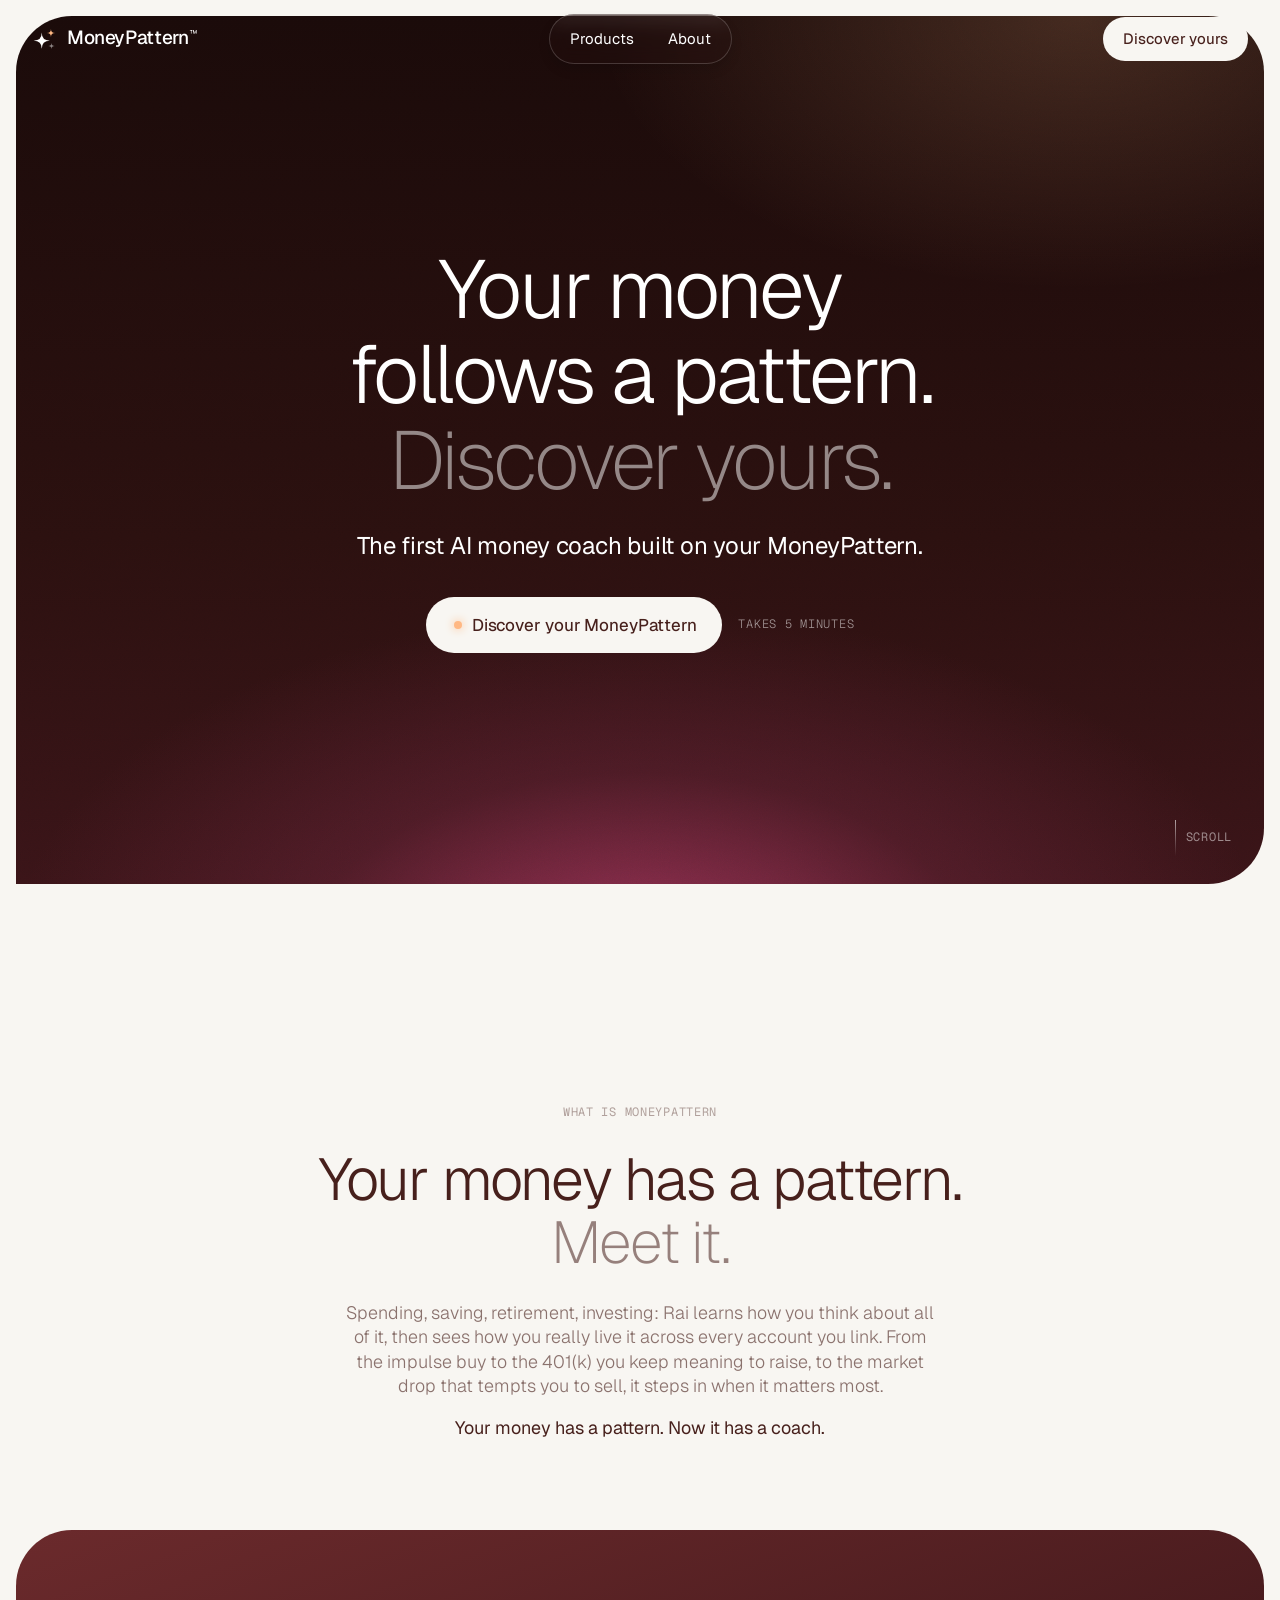
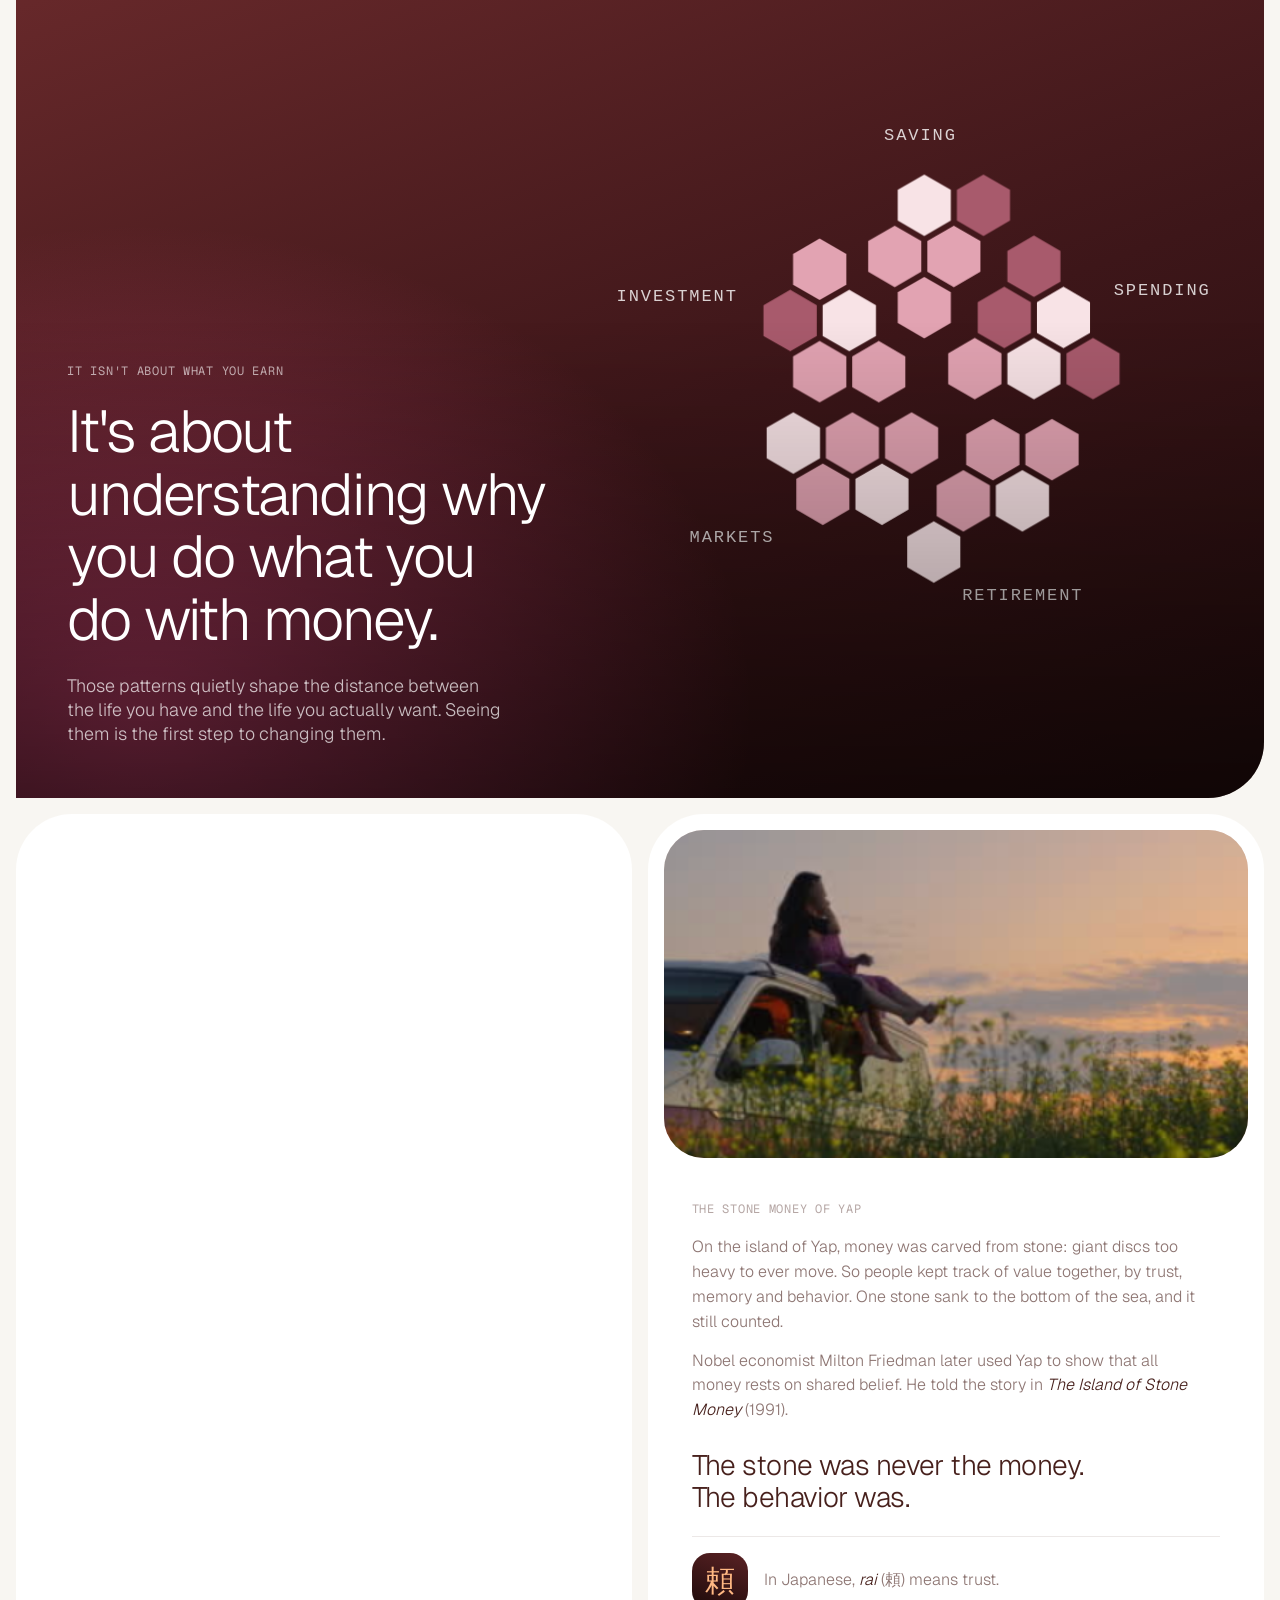
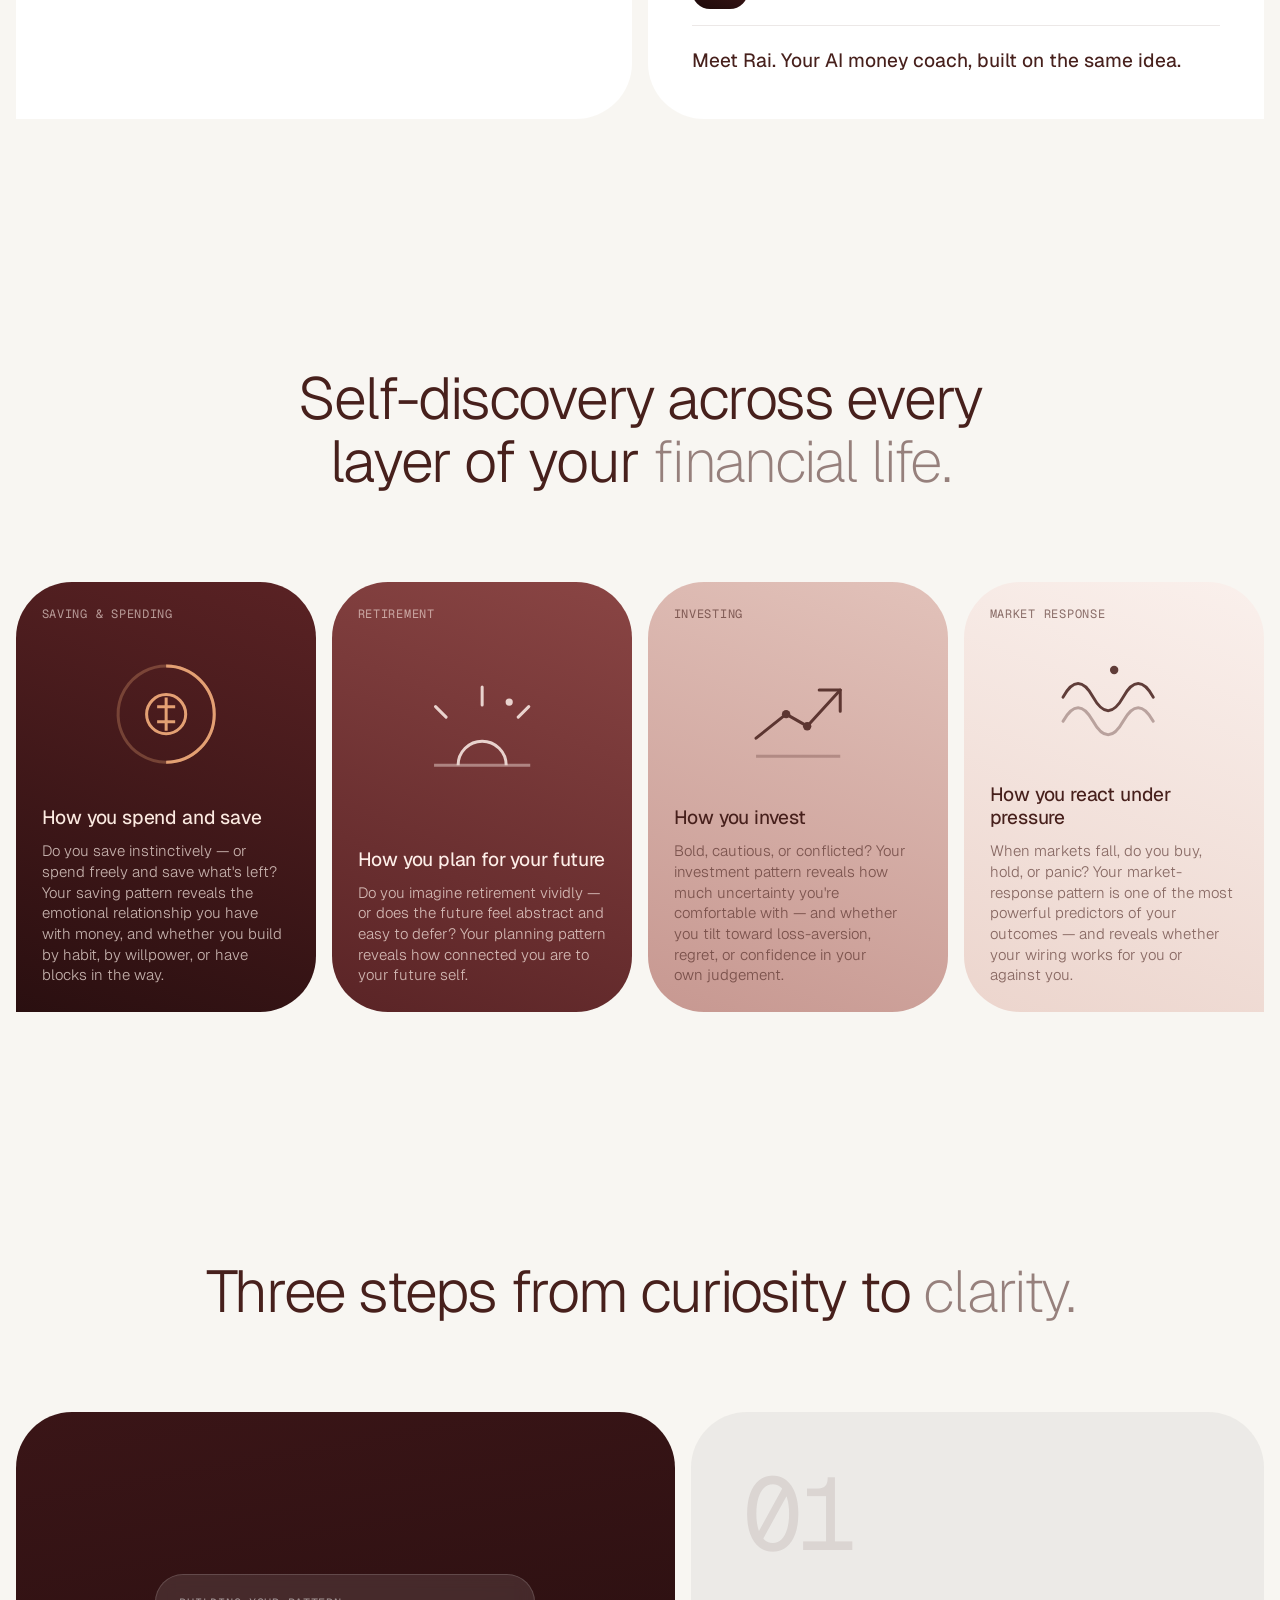
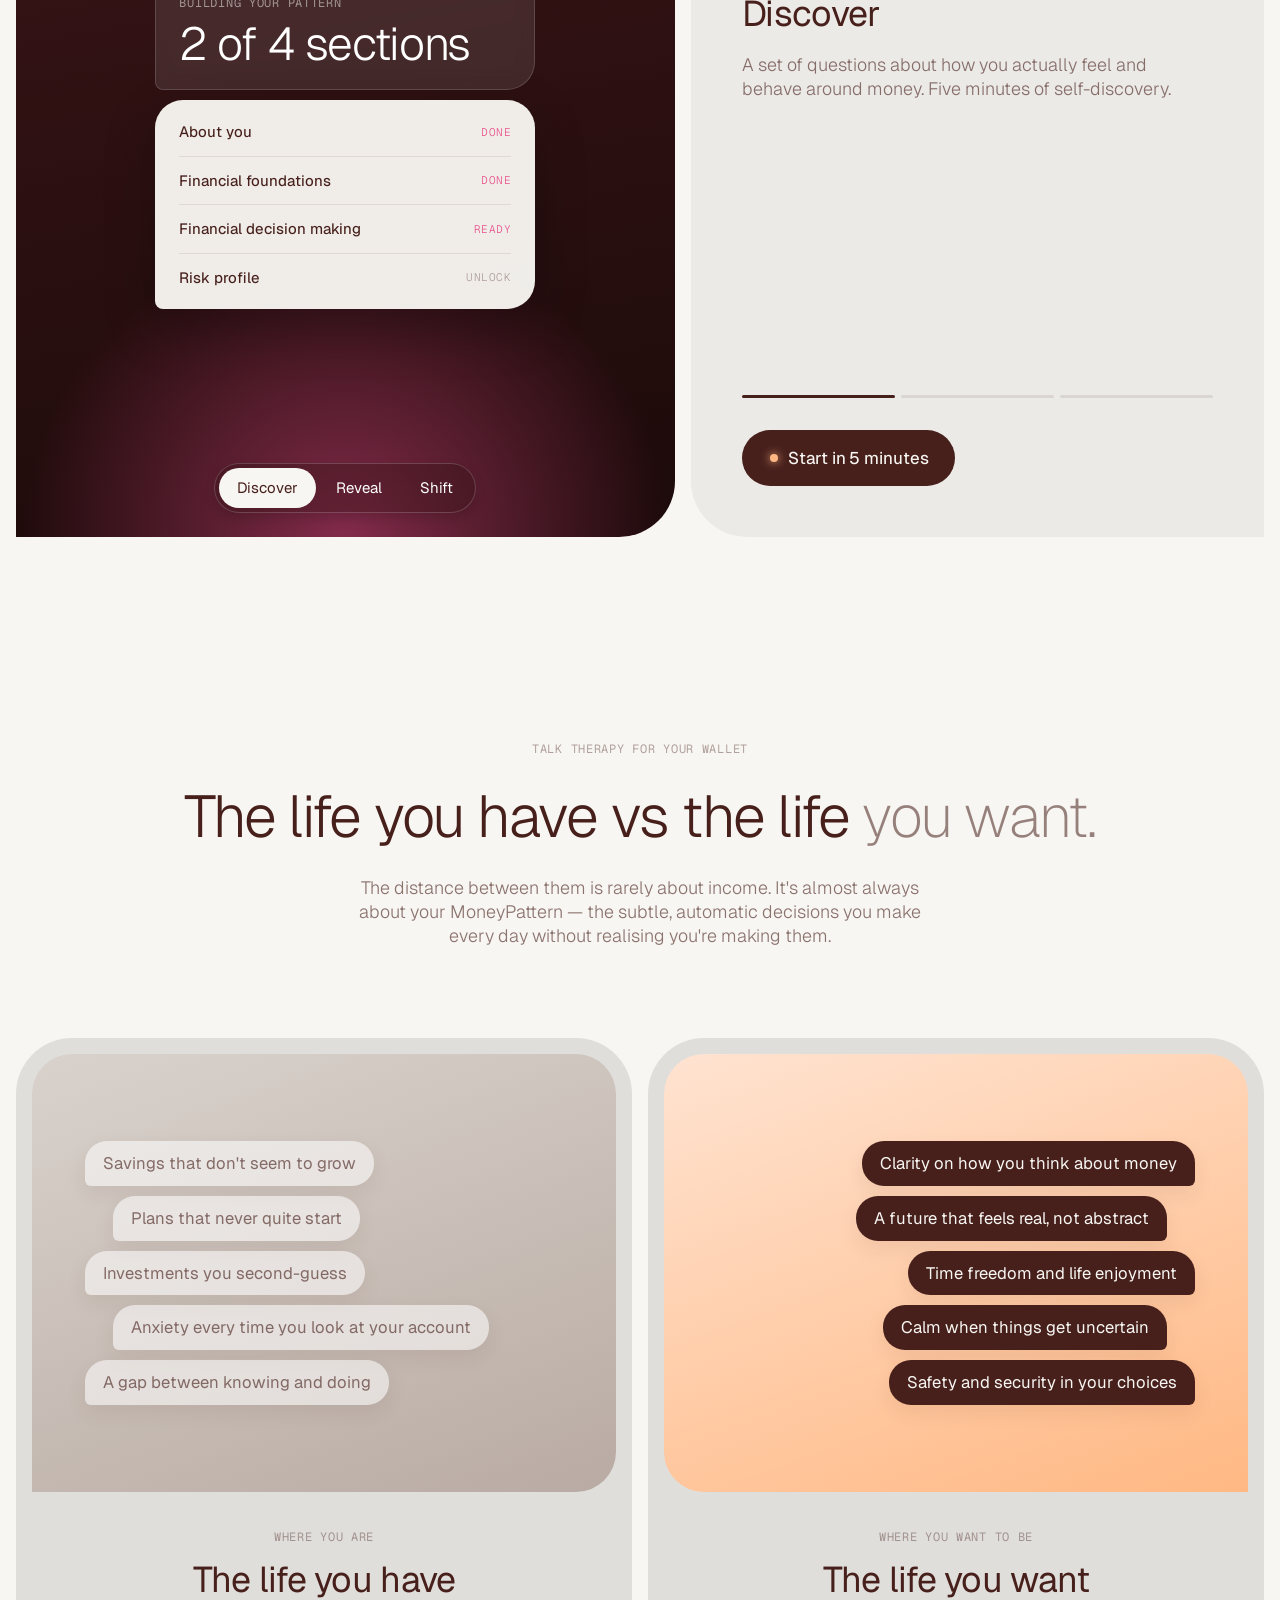
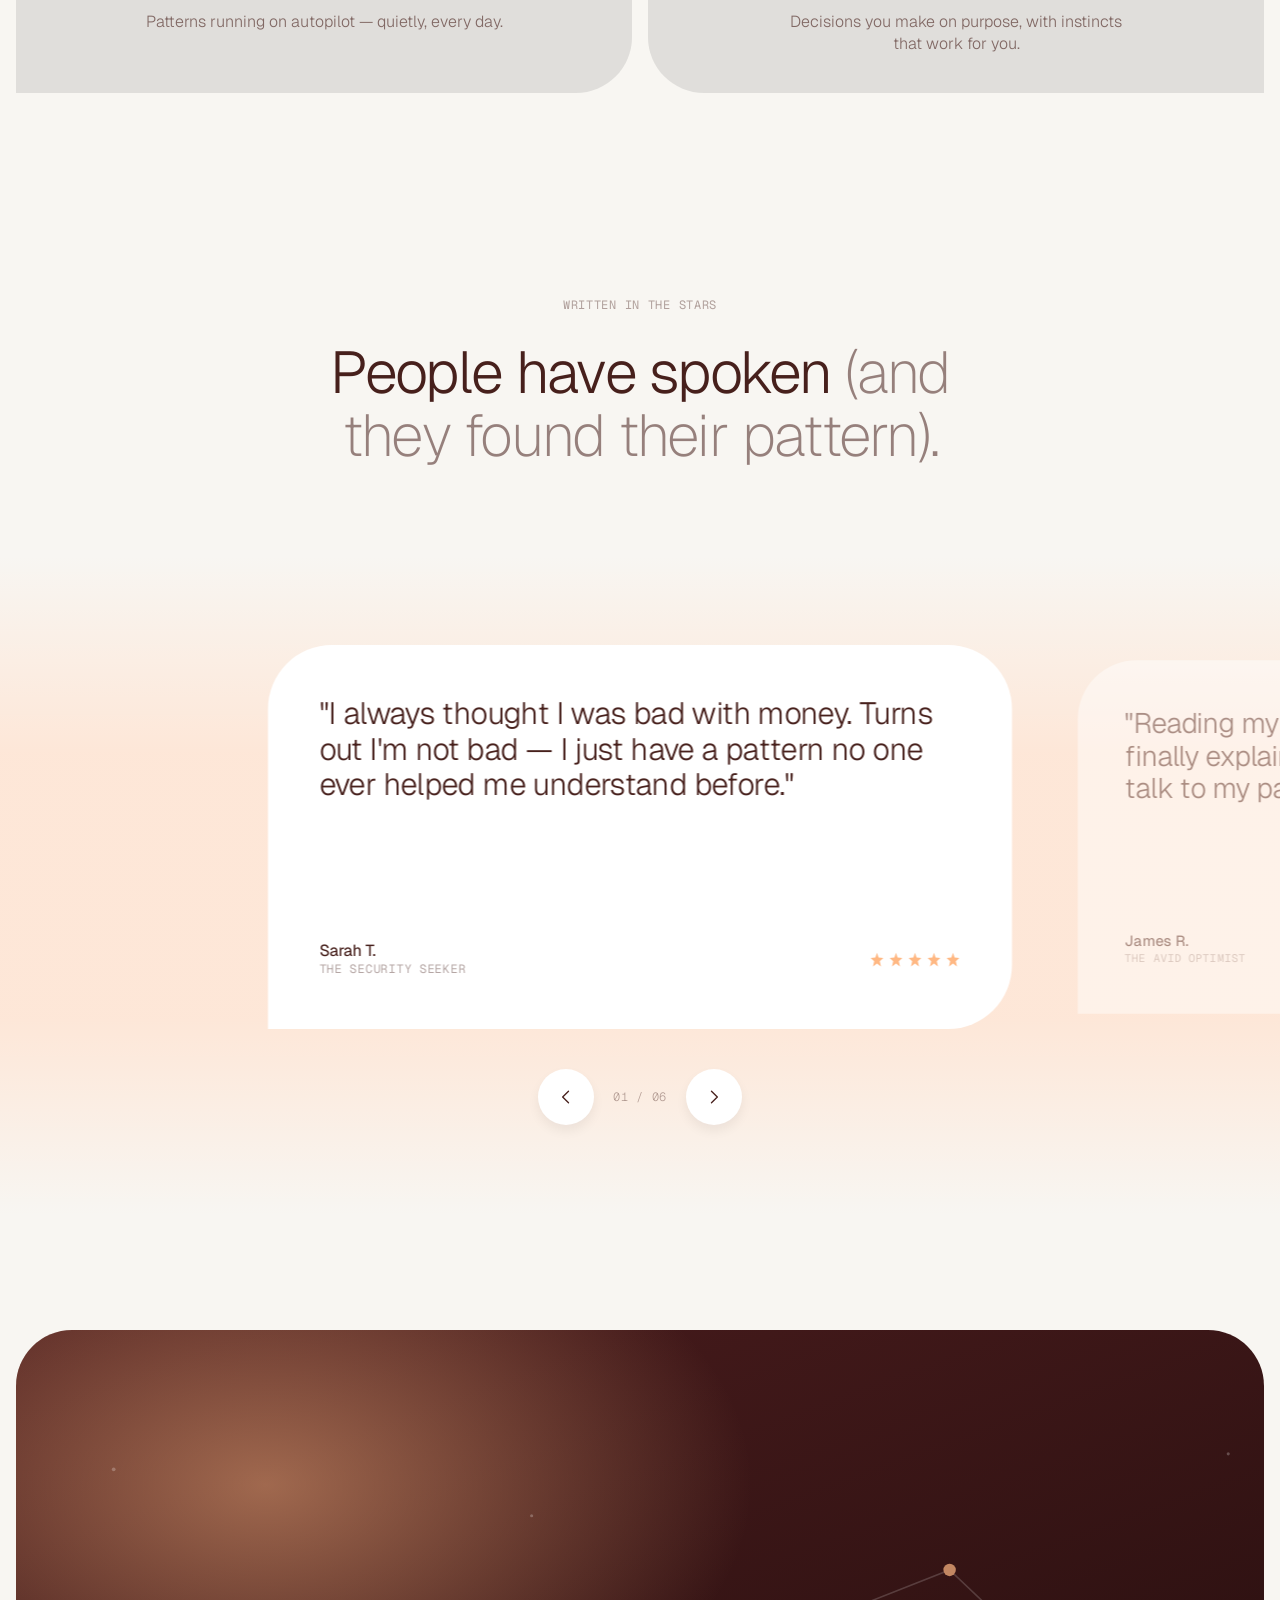
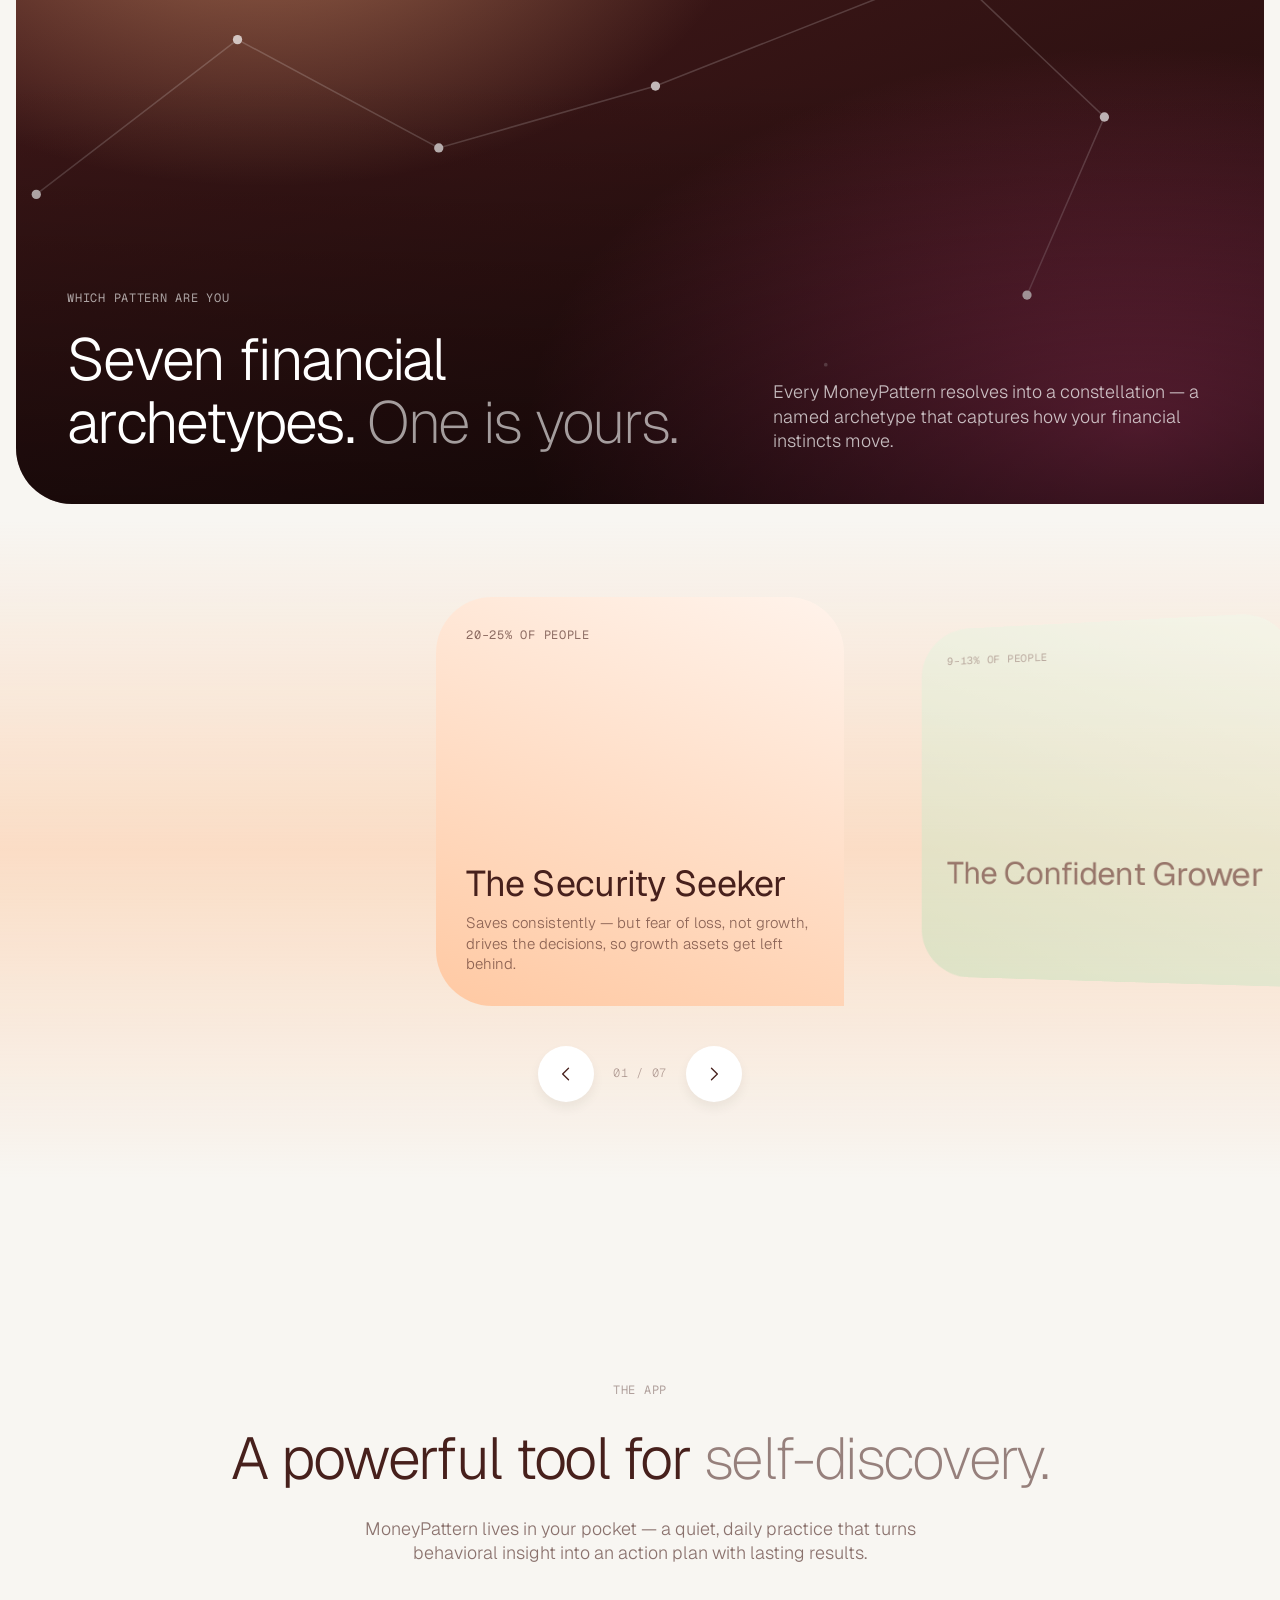
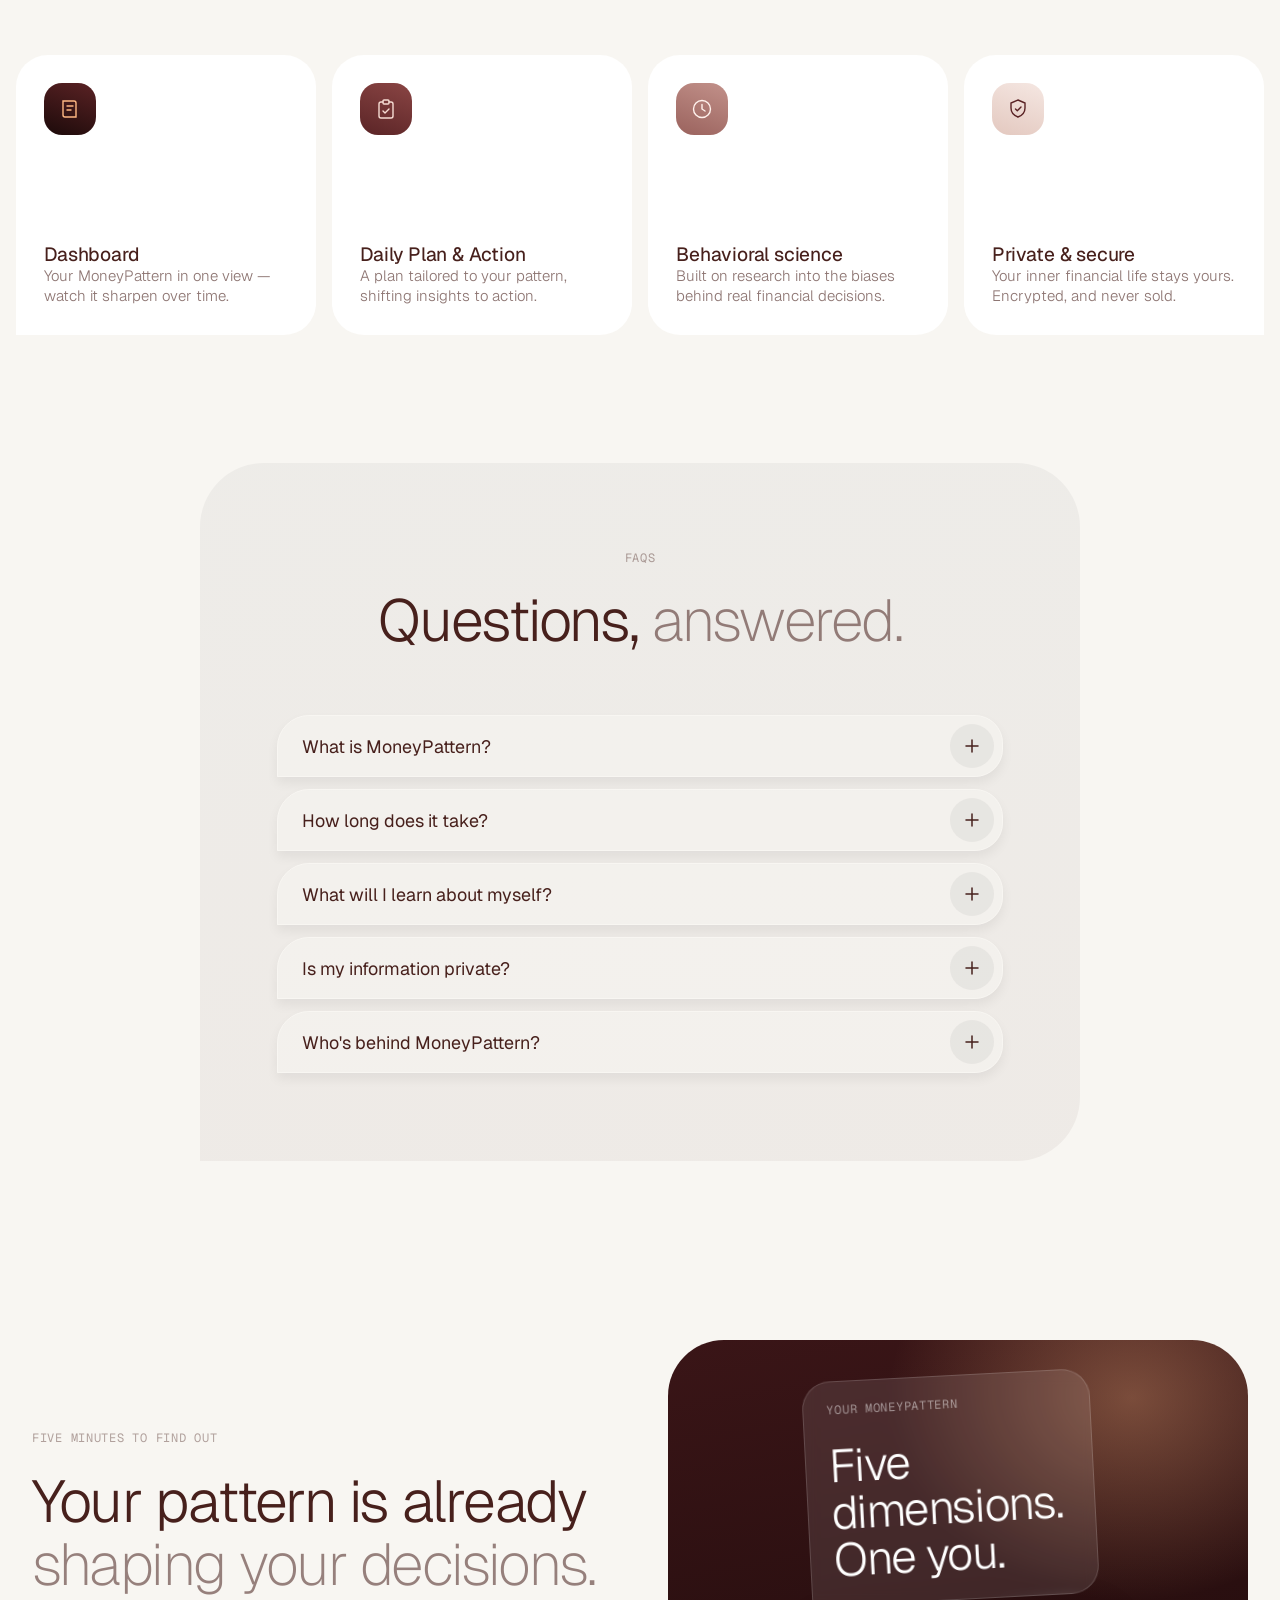
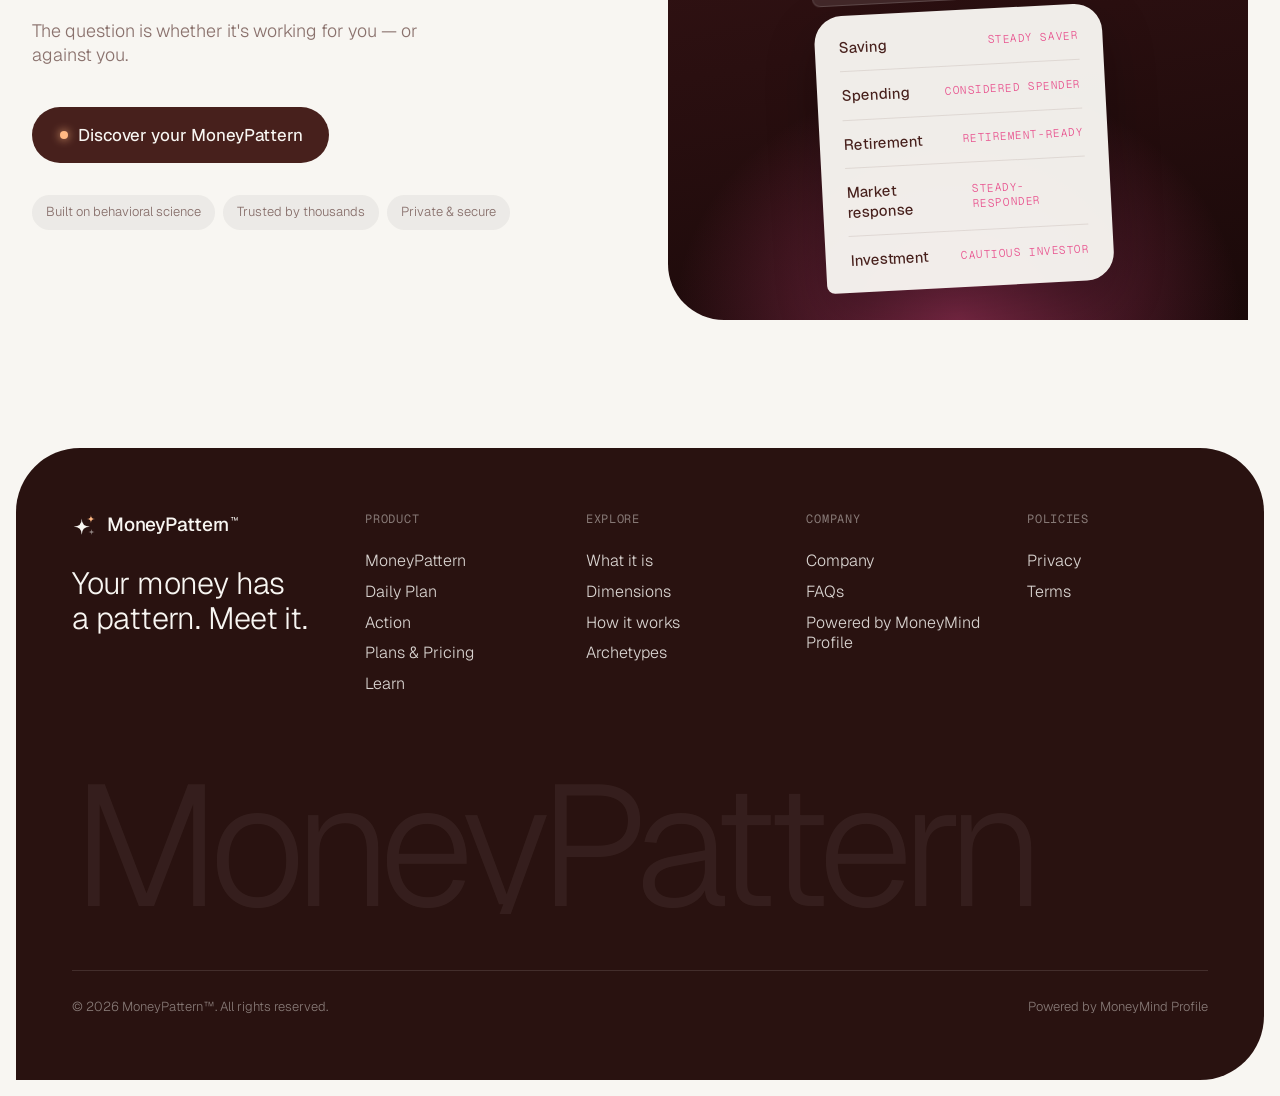
==== commit b83eadb8: "Use brand hex pattern animation in rose palette; refine Rai video - Replace brain graphic with the M" ====
--- a/index.html
+++ b/index.html
@@ -9,7 +9,7 @@
 <link rel="preconnect" href="https://fonts.googleapis.com">
 <link rel="preconnect" href="https://fonts.gstatic.com" crossorigin>
 <link href="https://fonts.googleapis.com/css2?family=Geist:wght@200..700&family=Geist+Mono:wght@400;500&display=swap" rel="stylesheet">
-<link rel="stylesheet" href="assets/site.css?v=6">
+<link rel="stylesheet" href="assets/site.css?v=13">
 </head>
 <body>
 
@@ -110,7 +110,7 @@
       <div class="hero-copy">
         <h1 class="t-display">Your money follows a pattern.<br><em>Discover yours.</em></h1>
         <div class="hero-sub">
-          <p class="hero-lead">The first AI money coach built on your MoneyPattern</p>
+          <p class="hero-lead">The first AI money coach built on your MoneyPattern.</p>
         </div>
         <div class="hero-actions">
           <a href="https://au.moneymindprofile.com/user_link/9Ris7koRd7ylxxGPboxem3oO9dlMR3xMRy0M0xySKK8/new_profile" class="btn btn-light" target="_blank" rel="noopener noreferrer"><span class="led"></span>Discover your MoneyPattern</a>
@@ -134,11 +134,7 @@
     <div class="hl-card hl-what">
       <div class="hl-bg"></div>
       <div class="mp-visual" id="mp-visual">
-        <svg class="mp-brain" viewBox="0 0 400 400" aria-hidden="true">
-          <defs><clipPath id="mpBrainClip"><circle cx="150" cy="92" r="52"/><circle cx="108" cy="150" r="58"/><circle cx="92" cy="232" r="62"/><circle cx="122" cy="300" r="58"/><circle cx="176" cy="318" r="46"/><circle cx="186" cy="70" r="40"/><circle cx="160" cy="190" r="60"/><rect x="0" y="0" width="0" height="0"/></clipPath></defs>
-          <g clip-path="url(#mpBrainClip)"><polygon class="bf" style="--d:123ms" fill="#e08fab" points="119.0,0.3 119.7,54.5 97.8,45.7"/><polygon class="bf" style="--d:278ms" fill="#a84a70" points="119.0,0.3 156.2,-0.2 146.0,51.9"/><polygon class="bf" style="--d:282ms" fill="#c96a8d" points="119.0,0.3 146.0,51.9 119.7,54.5"/><polygon class="bf" style="--d:286ms" fill="#86365a" points="156.2,-0.2 188.5,0.5 146.0,51.9"/><polygon class="bf" style="--d:86ms" fill="#e08fab" points="188.5,0.5 185.4,36.2 146.0,51.9"/><polygon class="bf" style="--d:93ms" fill="#f6d3dd" points="188.5,0.5 200,8.3 200,39.8"/><polygon class="bf" style="--d:141ms" fill="#eeb2c6" points="188.5,0.5 200,39.8 185.4,36.2"/><polygon class="bf" style="--d:282ms" fill="#c96a8d" points="97.8,45.7 119.7,54.5 112.4,68.3"/><polygon class="bf" style="--d:354ms" fill="#a84a70" points="97.8,45.7 112.4,68.3 85.2,79.1"/><polygon class="bf" style="--d:358ms" fill="#c96a8d" points="119.7,54.5 146.0,51.9 112.4,68.3"/><polygon class="bf" style="--d:351ms" fill="#e08fab" points="146.0,51.9 149.5,82.0 112.4,68.3"/><polygon class="bf" style="--d:330ms" fill="#f6d3dd" points="146.0,51.9 185.4,36.2 188.4,73.9"/><polygon class="bf" style="--d:383ms" fill="#f6d3dd" points="146.0,51.9 188.4,73.9 149.5,82.0"/><polygon class="bf" style="--d:290ms" fill="#6a2847" points="185.4,36.2 200,39.8 188.4,73.9"/><polygon class="bf" style="--d:262ms" fill="#eeb2c6" points="200,39.8 200,77.0 188.4,73.9"/><polygon class="bf" style="--d:313ms" fill="#eeb2c6" points="55.8,81.1 85.2,79.1 89.6,112.6"/><polygon class="bf" style="--d:308ms" fill="#86365a" points="55.8,81.1 89.6,112.6 58.4,106.4"/><polygon class="bf" style="--d:431ms" fill="#6a2847" points="85.2,79.1 112.4,68.3 89.6,112.6"/><polygon class="bf" style="--d:322ms" fill="#86365a" points="112.4,68.3 130.3,117.0 89.6,112.6"/><polygon class="bf" style="--d:390ms" fill="#c96a8d" points="112.4,68.3 149.5,82.0 151.3,122.6"/><polygon class="bf" style="--d:412ms" fill="#f6d3dd" points="112.4,68.3 151.3,122.6 130.3,117.0"/><polygon class="bf" style="--d:457ms" fill="#eeb2c6" points="149.5,82.0 188.4,73.9 151.3,122.6"/><polygon class="bf" style="--d:267ms" fill="#f6d3dd" points="188.4,73.9 181.6,110.2 151.3,122.6"/><polygon class="bf" style="--d:393ms" fill="#c96a8d" points="188.4,73.9 200,77.0 200,104.3"/><polygon class="bf" style="--d:369ms" fill="#eeb2c6" points="188.4,73.9 200,104.3 181.6,110.2"/><polygon class="bf" style="--d:527ms" fill="#a84a70" points="20,118.5 58.4,106.4 57.7,151.8"/><polygon class="bf" style="--d:539ms" fill="#86365a" points="20,118.5 57.7,151.8 20,135.9"/><polygon class="bf" style="--d:415ms" fill="#eeb2c6" points="58.4,106.4 89.6,112.6 57.7,151.8"/><polygon class="bf" style="--d:319ms" fill="#eeb2c6" points="89.6,112.6 89.6,154.3 57.7,151.8"/><polygon class="bf" style="--d:527ms" fill="#6a2847" points="89.6,112.6 130.3,117.0 117.9,150.3"/><polygon class="bf" style="--d:338ms" fill="#86365a" points="89.6,112.6 117.9,150.3 89.6,154.3"/><polygon class="bf" style="--d:525ms" fill="#86365a" points="130.3,117.0 151.3,122.6 117.9,150.3"/><polygon class="bf" style="--d:562ms" fill="#c96a8d" points="151.3,122.6 158.1,147.8 117.9,150.3"/><polygon class="bf" style="--d:496ms" fill="#eeb2c6" points="151.3,122.6 181.6,110.2 189.0,153.5"/><polygon class="bf" style="--d:324ms" fill="#eeb2c6" points="151.3,122.6 189.0,153.5 158.1,147.8"/><polygon class="bf" style="--d:349ms" fill="#eeb2c6" points="181.6,110.2 200,104.3 189.0,153.5"/><polygon class="bf" style="--d:493ms" fill="#eeb2c6" points="200,104.3 200,145.4 189.0,153.5"/><polygon class="bf" style="--d:408ms" fill="#e08fab" points="20,135.9 57.7,151.8 20,170.3"/><polygon class="bf" style="--d:587ms" fill="#c96a8d" points="57.7,151.8 58.4,183.2 20,170.3"/><polygon class="bf" style="--d:597ms" fill="#f6d3dd" points="57.7,151.8 89.6,154.3 98.8,187.1"/><polygon class="bf" style="--d:616ms" fill="#e08fab" points="57.7,151.8 98.8,187.1 58.4,183.2"/><polygon class="bf" style="--d:514ms" fill="#86365a" points="89.6,154.3 117.9,150.3 98.8,187.1"/><polygon class="bf" style="--d:491ms" fill="#a84a70" points="117.9,150.3 117.3,177.5 98.8,187.1"/><polygon class="bf" style="--d:383ms" fill="#a84a70" points="117.9,150.3 158.1,147.8 159.7,169.5"/><polygon class="bf" style="--d:503ms" fill="#eeb2c6" points="117.9,150.3 159.7,169.5 117.3,177.5"/><polygon class="bf" style="--d:571ms" fill="#f6d3dd" points="158.1,147.8 189.0,153.5 159.7,169.5"/><polygon class="bf" style="--d:417ms" fill="#6a2847" points="189.0,153.5 189.2,172.7 159.7,169.5"/><polygon class="bf" style="--d:545ms" fill="#f6d3dd" points="189.0,153.5 200,145.4 200,170.3"/><polygon class="bf" style="--d:415ms" fill="#eeb2c6" points="189.0,153.5 200,170.3 189.2,172.7"/><polygon class="bf" style="--d:578ms" fill="#c96a8d" points="20,170.3 58.4,183.2 48.4,211.6"/><polygon class="bf" style="--d:579ms" fill="#f6d3dd" points="20,170.3 48.4,211.6 20,205.8"/><polygon class="bf" style="--d:607ms" fill="#e08fab" points="58.4,183.2 98.8,187.1 48.4,211.6"/><polygon class="bf" style="--d:591ms" fill="#a84a70" points="98.8,187.1 96.2,204.8 48.4,211.6"/><polygon class="bf" style="--d:628ms" fill="#6a2847" points="98.8,187.1 117.3,177.5 120.9,215.1"/><polygon class="bf" style="--d:469ms" fill="#a84a70" points="98.8,187.1 120.9,215.1 96.2,204.8"/><polygon class="bf" style="--d:490ms" fill="#eeb2c6" points="117.3,177.5 159.7,169.5 120.9,215.1"/><polygon class="bf" style="--d:478ms" fill="#6a2847" points="159.7,169.5 164.4,221.0 120.9,215.1"/><polygon class="bf" style="--d:553ms" fill="#c96a8d" points="159.7,169.5 189.2,172.7 198.0,209.1"/><polygon class="bf" style="--d:673ms" fill="#6a2847" points="159.7,169.5 198.0,209.1 164.4,221.0"/><polygon class="bf" style="--d:524ms" fill="#f6d3dd" points="189.2,172.7 200,170.3 198.0,209.1"/><polygon class="bf" style="--d:686ms" fill="#a84a70" points="200,170.3 200,210.9 198.0,209.1"/><polygon class="bf" style="--d:634ms" fill="#a84a70" points="20,205.8 48.4,211.6 20,258.1"/><polygon class="bf" style="--d:602ms" fill="#86365a" points="48.4,211.6 46.3,240.9 20,258.1"/><polygon class="bf" style="--d:627ms" fill="#a84a70" points="48.4,211.6 96.2,204.8 82.1,242.1"/><polygon class="bf" style="--d:647ms" fill="#c96a8d" points="48.4,211.6 82.1,242.1 46.3,240.9"/><polygon class="bf" style="--d:671ms" fill="#eeb2c6" points="96.2,204.8 120.9,215.1 82.1,242.1"/><polygon class="bf" style="--d:761ms" fill="#e08fab" points="120.9,215.1 121.7,250.0 82.1,242.1"/><polygon class="bf" style="--d:714ms" fill="#eeb2c6" points="120.9,215.1 164.4,221.0 150.8,237.1"/><polygon class="bf" style="--d:630ms" fill="#eeb2c6" points="120.9,215.1 150.8,237.1 121.7,250.0"/><polygon class="bf" style="--d:610ms" fill="#c96a8d" points="164.4,221.0 198.0,209.1 150.8,237.1"/><polygon class="bf" style="--d:686ms" fill="#f6d3dd" points="198.0,209.1 188.2,245.1 150.8,237.1"/><polygon class="bf" style="--d:526ms" fill="#c96a8d" points="198.0,209.1 200,210.9 200,258.0"/><polygon class="bf" style="--d:609ms" fill="#86365a" points="198.0,209.1 200,258.0 188.2,245.1"/><polygon class="bf" style="--d:812ms" fill="#f6d3dd" points="20,258.1 46.3,240.9 56.6,285.9"/><polygon class="bf" style="--d:811ms" fill="#eeb2c6" points="46.3,240.9 82.1,242.1 56.6,285.9"/><polygon class="bf" style="--d:779ms" fill="#86365a" points="82.1,242.1 78.2,290.8 56.6,285.9"/><polygon class="bf" style="--d:650ms" fill="#eeb2c6" points="82.1,242.1 121.7,250.0 128.2,290.2"/><polygon class="bf" style="--d:859ms" fill="#eeb2c6" points="82.1,242.1 128.2,290.2 78.2,290.8"/><polygon class="bf" style="--d:769ms" fill="#eeb2c6" points="121.7,250.0 150.8,237.1 128.2,290.2"/><polygon class="bf" style="--d:704ms" fill="#f6d3dd" points="150.8,237.1 162.6,279.6 128.2,290.2"/><polygon class="bf" style="--d:607ms" fill="#c96a8d" points="150.8,237.1 188.2,245.1 187.8,273.3"/><polygon class="bf" style="--d:800ms" fill="#86365a" points="150.8,237.1 187.8,273.3 162.6,279.6"/><polygon class="bf" style="--d:837ms" fill="#eeb2c6" points="56.6,285.9 78.2,290.8 78.2,305.0"/><polygon class="bf" style="--d:778ms" fill="#a84a70" points="56.6,285.9 78.2,305.0 46.6,312.5"/><polygon class="bf" style="--d:713ms" fill="#c96a8d" points="78.2,290.8 128.2,290.2 78.2,305.0"/><polygon class="bf" style="--d:699ms" fill="#e08fab" points="128.2,290.2 114.3,307.2 78.2,305.0"/><polygon class="bf" style="--d:661ms" fill="#e08fab" points="128.2,290.2 162.6,279.6 153.0,305.6"/><polygon class="bf" style="--d:791ms" fill="#a84a70" points="128.2,290.2 153.0,305.6 114.3,307.2"/><polygon class="bf" style="--d:648ms" fill="#86365a" points="162.6,279.6 187.8,273.3 153.0,305.6"/><polygon class="bf" style="--d:802ms" fill="#e08fab" points="187.8,273.3 198.2,318.5 153.0,305.6"/><polygon class="bf" style="--d:770ms" fill="#e08fab" points="187.8,273.3 200,272.4 200,310.5"/><polygon class="bf" style="--d:704ms" fill="#f6d3dd" points="187.8,273.3 200,310.5 198.2,318.5"/><polygon class="bf" style="--d:788ms" fill="#6a2847" points="46.6,312.5 78.2,305.0 45.7,357.7"/><polygon class="bf" style="--d:780ms" fill="#f6d3dd" points="78.2,305.0 98.8,349.3 45.7,357.7"/><polygon class="bf" style="--d:724ms" fill="#e08fab" points="78.2,305.0 114.3,307.2 121.6,340.9"/><polygon class="bf" style="--d:791ms" fill="#6a2847" points="78.2,305.0 121.6,340.9 98.8,349.3"/><polygon class="bf" style="--d:747ms" fill="#6a2847" points="114.3,307.2 153.0,305.6 121.6,340.9"/><polygon class="bf" style="--d:957ms" fill="#c96a8d" points="153.0,305.6 147.2,346.5 121.6,340.9"/><polygon class="bf" style="--d:940ms" fill="#86365a" points="153.0,305.6 198.2,318.5 184.8,357.2"/><polygon class="bf" style="--d:858ms" fill="#e08fab" points="153.0,305.6 184.8,357.2 147.2,346.5"/><polygon class="bf" style="--d:969ms" fill="#a84a70" points="198.2,318.5 200,310.5 184.8,357.2"/><polygon class="bf" style="--d:879ms" fill="#a84a70" points="200,310.5 200,339.5 184.8,357.2"/><polygon class="bf" style="--d:841ms" fill="#e08fab" points="45.7,357.7 98.8,349.3 77.6,384.6"/><polygon class="bf" style="--d:1005ms" fill="#f6d3dd" points="98.8,349.3 121.6,340.9 77.6,384.6"/><polygon class="bf" style="--d:944ms" fill="#eeb2c6" points="121.6,340.9 132.5,392.0 77.6,384.6"/><polygon class="bf" style="--d:866ms" fill="#f6d3dd" points="121.6,340.9 147.2,346.5 160.3,378.7"/><polygon class="bf" style="--d:992ms" fill="#f6d3dd" points="121.6,340.9 160.3,378.7 132.5,392.0"/><polygon class="bf" style="--d:876ms" fill="#6a2847" points="147.2,346.5 184.8,357.2 160.3,378.7"/><polygon class="bf" style="--d:1048ms" fill="#a84a70" points="184.8,357.2 187.1,376.7 160.3,378.7"/><polygon class="bf" style="--d:877ms" fill="#f6d3dd" points="184.8,357.2 200,339.5 200,384.7"/><polygon class="bf" style="--d:952ms" fill="#f6d3dd" points="184.8,357.2 200,384.7 187.1,376.7"/></g>
-          <g><polygon class="hx off" style="--d:1165ms" points="213.7,29.3 208.0,32.6 202.3,29.3 202.3,22.7 208.0,19.4 213.7,22.7"/><polygon class="hx off" style="--d:1380ms" points="238.7,29.3 232.9,32.6 227.2,29.3 227.2,22.7 232.9,19.4 238.7,22.7"/><polygon class="hx off" style="--d:1347ms" points="251.1,29.3 245.4,32.6 239.7,29.3 239.7,22.7 245.4,19.4 251.1,22.7"/><polygon class="hx off" style="--d:1438ms" points="263.6,29.3 257.9,32.6 252.1,29.3 252.1,22.7 257.9,19.4 263.6,22.7"/><polygon class="hx off" style="--d:1642ms" points="276.1,29.3 270.4,32.6 264.6,29.3 264.6,22.7 270.4,19.4 276.1,22.7"/><polygon class="hx off" style="--d:1911ms" points="288.6,29.3 282.8,32.6 277.1,29.3 277.1,22.7 282.8,19.4 288.6,22.7"/><polygon class="hx off" style="--d:2294ms" points="350.9,29.3 345.2,32.6 339.4,29.3 339.4,22.7 345.2,19.4 350.9,22.7"/><polygon class="hx off" style="--d:2575ms" points="363.4,29.3 357.6,32.6 351.9,29.3 351.9,22.7 357.6,19.4 363.4,22.7"/><polygon class="hx off" style="--d:1194ms" points="220.0,40.1 214.2,43.4 208.5,40.1 208.5,33.5 214.2,30.2 220.0,33.5"/><polygon class="hx on" style="--d:1177ms;--o:0.85" fill="#c96a8d" points="232.4,40.1 226.7,43.4 221.0,40.1 221.0,33.5 226.7,30.2 232.4,33.5"/><polygon class="hx off" style="--d:1563ms" points="244.9,40.1 239.2,43.4 233.4,40.1 233.4,33.5 239.2,30.2 244.9,33.5"/><polygon class="hx off" style="--d:1557ms" points="269.9,40.1 264.1,43.4 258.4,40.1 258.4,33.5 264.1,30.2 269.9,33.5"/><polygon class="hx off" style="--d:1897ms" points="282.3,40.1 276.6,43.4 270.9,40.1 270.9,33.5 276.6,30.2 282.3,33.5"/><polygon class="hx off" style="--d:2257ms" points="332.2,40.1 326.5,43.4 320.7,40.1 320.7,33.5 326.5,30.2 332.2,33.5"/><polygon class="hx off" style="--d:2607ms" points="369.6,40.1 363.9,43.4 358.1,40.1 358.1,33.5 363.9,30.2 369.6,33.5"/><polygon class="hx on" style="--d:1311ms;--o:0.57" fill="#e08fab" points="213.7,50.9 208.0,54.2 202.3,50.9 202.3,44.3 208.0,41.0 213.7,44.3"/><polygon class="hx on" style="--d:1149ms;--o:0.67" fill="#f6d3dd" points="226.2,50.9 220.5,54.2 214.7,50.9 214.7,44.3 220.5,41.0 226.2,44.3"/><polygon class="hx off" style="--d:1533ms" points="238.7,50.9 232.9,54.2 227.2,50.9 227.2,44.3 232.9,41.0 238.7,44.3"/><polygon class="hx on" style="--d:1500ms;--o:0.65" fill="#e08fab" points="251.1,50.9 245.4,54.2 239.7,50.9 239.7,44.3 245.4,41.0 251.1,44.3"/><polygon class="hx on" style="--d:1484ms;--o:0.76" fill="#f6d3dd" points="263.6,50.9 257.9,54.2 252.1,50.9 252.1,44.3 257.9,41.0 263.6,44.3"/><polygon class="hx on" style="--d:1709ms;--o:0.9" fill="#a84a70" points="276.1,50.9 270.4,54.2 264.6,50.9 264.6,44.3 270.4,41.0 276.1,44.3"/><polygon class="hx off" style="--d:1931ms" points="288.6,50.9 282.8,54.2 277.1,50.9 277.1,44.3 282.8,41.0 288.6,44.3"/><polygon class="hx off" style="--d:1963ms" points="301.0,50.9 295.3,54.2 289.6,50.9 289.6,44.3 295.3,41.0 301.0,44.3"/><polygon class="hx off" style="--d:1974ms" points="313.5,50.9 307.8,54.2 302.0,50.9 302.0,44.3 307.8,41.0 313.5,44.3"/><polygon class="hx on" style="--d:1302ms;--o:0.87" fill="#e08fab" points="220.0,61.7 214.2,65.0 208.5,61.7 208.5,55.1 214.2,51.8 220.0,55.1"/><polygon class="hx on" style="--d:1313ms;--o:0.84" fill="#a84a70" points="232.4,61.7 226.7,65.0 221.0,61.7 221.0,55.1 226.7,51.8 232.4,55.1"/><polygon class="hx on" style="--d:1267ms;--o:0.83" fill="#a84a70" points="244.9,61.7 239.2,65.0 233.4,61.7 233.4,55.1 239.2,51.8 244.9,55.1"/><polygon class="hx on" style="--d:1621ms;--o:0.96" fill="#eeb2c6" points="257.4,61.7 251.6,65.0 245.9,61.7 245.9,55.1 251.6,51.8 257.4,55.1"/><polygon class="hx on" style="--d:1740ms;--o:0.92" fill="#f6d3dd" points="269.9,61.7 264.1,65.0 258.4,61.7 258.4,55.1 264.1,51.8 269.9,55.1"/><polygon class="hx off" style="--d:1793ms" points="282.3,61.7 276.6,65.0 270.9,61.7 270.9,55.1 276.6,51.8 282.3,55.1"/><polygon class="hx on" style="--d:1940ms;--o:0.59" fill="#eeb2c6" points="294.8,61.7 289.1,65.0 283.3,61.7 283.3,55.1 289.1,51.8 294.8,55.1"/><polygon class="hx off" style="--d:2036ms" points="307.3,61.7 301.5,65.0 295.8,61.7 295.8,55.1 301.5,51.8 307.3,55.1"/><polygon class="hx off" style="--d:2157ms" points="344.7,61.7 338.9,65.0 333.2,61.7 333.2,55.1 338.9,51.8 344.7,55.1"/><polygon class="hx off" style="--d:996ms" points="213.7,72.5 208.0,75.8 202.3,72.5 202.3,65.9 208.0,62.6 213.7,65.9"/><polygon class="hx on" style="--d:1398ms;--o:0.58" fill="#a84a70" points="226.2,72.5 220.5,75.8 214.7,72.5 214.7,65.9 220.5,62.6 226.2,65.9"/><polygon class="hx on" style="--d:1454ms;--o:0.93" fill="#f6d3dd" points="238.7,72.5 232.9,75.8 227.2,72.5 227.2,65.9 232.9,62.6 238.7,65.9"/><polygon class="hx on" style="--d:1390ms;--o:0.88" fill="#eeb2c6" points="251.1,72.5 245.4,75.8 239.7,72.5 239.7,65.9 245.4,62.6 251.1,65.9"/><polygon class="hx on" style="--d:1762ms;--o:0.58" fill="#c96a8d" points="263.6,72.5 257.9,75.8 252.1,72.5 252.1,65.9 257.9,62.6 263.6,65.9"/><polygon class="hx on" style="--d:1851ms;--o:0.83" fill="#f6d3dd" points="276.1,72.5 270.4,75.8 264.6,72.5 264.6,65.9 270.4,62.6 276.1,65.9"/><polygon class="hx on" style="--d:1870ms;--o:0.7" fill="#eeb2c6" points="288.6,72.5 282.8,75.8 277.1,72.5 277.1,65.9 282.8,62.6 288.6,65.9"/><polygon class="hx on" style="--d:1985ms;--o:0.81" fill="#a84a70" points="301.0,72.5 295.3,75.8 289.6,72.5 289.6,65.9 295.3,62.6 301.0,65.9"/><polygon class="hx off" style="--d:1891ms" points="313.5,72.5 307.8,75.8 302.0,72.5 302.0,65.9 307.8,62.6 313.5,65.9"/><polygon class="hx off" style="--d:2217ms" points="326.0,72.5 320.2,75.8 314.5,72.5 314.5,65.9 320.2,62.6 326.0,65.9"/><polygon class="hx on" style="--d:1191ms;--o:0.64" fill="#a84a70" points="220.0,83.3 214.2,86.6 208.5,83.3 208.5,76.7 214.2,73.4 220.0,76.7"/><polygon class="hx off" style="--d:1482ms" points="232.4,83.3 226.7,86.6 221.0,83.3 221.0,76.7 226.7,73.4 232.4,76.7"/><polygon class="hx on" style="--d:1258ms;--o:0.99" fill="#a84a70" points="244.9,83.3 239.2,86.6 233.4,83.3 233.4,76.7 239.2,73.4 244.9,76.7"/><polygon class="hx on" style="--d:1522ms;--o:0.96" fill="#eeb2c6" points="257.4,83.3 251.6,86.6 245.9,83.3 245.9,76.7 251.6,73.4 257.4,76.7"/><polygon class="hx on" style="--d:1802ms;--o:0.61" fill="#f6d3dd" points="269.9,83.3 264.1,86.6 258.4,83.3 258.4,76.7 264.1,73.4 269.9,76.7"/><polygon class="hx off" style="--d:1772ms" points="282.3,83.3 276.6,86.6 270.9,83.3 270.9,76.7 276.6,73.4 282.3,76.7"/><polygon class="hx on" style="--d:1747ms;--o:0.68" fill="#a84a70" points="294.8,83.3 289.1,86.6 283.3,83.3 283.3,76.7 289.1,73.4 294.8,76.7"/><polygon class="hx off" style="--d:1941ms" points="307.3,83.3 301.5,86.6 295.8,83.3 295.8,76.7 301.5,73.4 307.3,76.7"/><polygon class="hx off" style="--d:2232ms" points="319.7,83.3 314.0,86.6 308.3,83.3 308.3,76.7 314.0,73.4 319.7,76.7"/><polygon class="hx off" style="--d:2093ms" points="332.2,83.3 326.5,86.6 320.7,83.3 320.7,76.7 326.5,73.4 332.2,76.7"/><polygon class="hx on" style="--d:1103ms;--o:0.55" fill="#e08fab" points="213.7,94.1 208.0,97.4 202.3,94.1 202.3,87.5 208.0,84.2 213.7,87.5"/><polygon class="hx on" style="--d:1346ms;--o:0.97" fill="#f6d3dd" points="226.2,94.1 220.5,97.4 214.7,94.1 214.7,87.5 220.5,84.2 226.2,87.5"/><polygon class="hx on" style="--d:1264ms;--o:0.66" fill="#e08fab" points="238.7,94.1 232.9,97.4 227.2,94.1 227.2,87.5 232.9,84.2 238.7,87.5"/><polygon class="hx on" style="--d:1331ms;--o:0.58" fill="#a84a70" points="251.1,94.1 245.4,97.4 239.7,94.1 239.7,87.5 245.4,84.2 251.1,87.5"/><polygon class="hx on" style="--d:1744ms;--o:0.68" fill="#f6d3dd" points="263.6,94.1 257.9,97.4 252.1,94.1 252.1,87.5 257.9,84.2 263.6,87.5"/><polygon class="hx on" style="--d:1551ms;--o:0.66" fill="#eeb2c6" points="276.1,94.1 270.4,97.4 264.6,94.1 264.6,87.5 270.4,84.2 276.1,87.5"/><polygon class="hx on" style="--d:1738ms;--o:0.9" fill="#eeb2c6" points="288.6,94.1 282.8,97.4 277.1,94.1 277.1,87.5 282.8,84.2 288.6,87.5"/><polygon class="hx on" style="--d:2032ms;--o:0.92" fill="#f6d3dd" points="301.0,94.1 295.3,97.4 289.6,94.1 289.6,87.5 295.3,84.2 301.0,87.5"/><polygon class="hx off" style="--d:2350ms" points="338.4,94.1 332.7,97.4 327.0,94.1 327.0,87.5 332.7,84.2 338.4,87.5"/><polygon class="hx off" style="--d:2470ms" points="350.9,94.1 345.2,97.4 339.4,94.1 339.4,87.5 345.2,84.2 350.9,87.5"/><polygon class="hx off" style="--d:2867ms" points="388.3,94.1 382.6,97.4 376.9,94.1 376.9,87.5 382.6,84.2 388.3,87.5"/><polygon class="hx on" style="--d:1072ms;--o:0.68" fill="#e08fab" points="220.0,104.9 214.2,108.2 208.5,104.9 208.5,98.3 214.2,95.0 220.0,98.3"/><polygon class="hx on" style="--d:1229ms;--o:0.73" fill="#e08fab" points="232.4,104.9 226.7,108.2 221.0,104.9 221.0,98.3 226.7,95.0 232.4,98.3"/><polygon class="hx on" style="--d:1336ms;--o:0.6" fill="#c96a8d" points="244.9,104.9 239.2,108.2 233.4,104.9 233.4,98.3 239.2,95.0 244.9,98.3"/><polygon class="hx on" style="--d:1589ms;--o:0.96" fill="#a84a70" points="257.4,104.9 251.6,108.2 245.9,104.9 245.9,98.3 251.6,95.0 257.4,98.3"/><polygon class="hx on" style="--d:1651ms;--o:1.0" fill="#e08fab" points="269.9,104.9 264.1,108.2 258.4,104.9 258.4,98.3 264.1,95.0 269.9,98.3"/><polygon class="hx on" style="--d:1746ms;--o:0.66" fill="#eeb2c6" points="282.3,104.9 276.6,108.2 270.9,104.9 270.9,98.3 276.6,95.0 282.3,98.3"/><polygon class="hx on" style="--d:1762ms;--o:0.66" fill="#e08fab" points="294.8,104.9 289.1,108.2 283.3,104.9 283.3,98.3 289.1,95.0 294.8,98.3"/><polygon class="hx on" style="--d:1904ms;--o:0.89" fill="#f6d3dd" points="307.3,104.9 301.5,108.2 295.8,104.9 295.8,98.3 301.5,95.0 307.3,98.3"/><polygon class="hx on" style="--d:2070ms;--o:0.64" fill="#a84a70" points="319.7,104.9 314.0,108.2 308.3,104.9 308.3,98.3 314.0,95.0 319.7,98.3"/><polygon class="hx off" style="--d:2301ms" points="332.2,104.9 326.5,108.2 320.7,104.9 320.7,98.3 326.5,95.0 332.2,98.3"/><polygon class="hx off" style="--d:2351ms" points="344.7,104.9 338.9,108.2 333.2,104.9 333.2,98.3 338.9,95.0 344.7,98.3"/><polygon class="hx off" style="--d:2503ms" points="357.2,104.9 351.4,108.2 345.7,104.9 345.7,98.3 351.4,95.0 357.2,98.3"/><polygon class="hx off" style="--d:1004ms" points="213.7,115.7 208.0,119.0 202.3,115.7 202.3,109.1 208.0,105.8 213.7,109.1"/><polygon class="hx on" style="--d:1218ms;--o:0.98" fill="#c96a8d" points="226.2,115.7 220.5,119.0 214.7,115.7 214.7,109.1 220.5,105.8 226.2,109.1"/><polygon class="hx off" style="--d:1493ms" points="238.7,115.7 232.9,119.0 227.2,115.7 227.2,109.1 232.9,105.8 238.7,109.1"/><polygon class="hx on" style="--d:1316ms;--o:0.99" fill="#c96a8d" points="251.1,115.7 245.4,119.0 239.7,115.7 239.7,109.1 245.4,105.8 251.1,109.1"/><polygon class="hx on" style="--d:1592ms;--o:0.93" fill="#a84a70" points="263.6,115.7 257.9,119.0 252.1,115.7 252.1,109.1 257.9,105.8 263.6,109.1"/><polygon class="hx on" style="--d:1873ms;--o:0.65" fill="#f6d3dd" points="276.1,115.7 270.4,119.0 264.6,115.7 264.6,109.1 270.4,105.8 276.1,109.1"/><polygon class="hx off" style="--d:1698ms" points="288.6,115.7 282.8,119.0 277.1,115.7 277.1,109.1 282.8,105.8 288.6,109.1"/><polygon class="hx on" style="--d:1795ms;--o:0.59" fill="#c96a8d" points="301.0,115.7 295.3,119.0 289.6,115.7 289.6,109.1 295.3,105.8 301.0,109.1"/><polygon class="hx on" style="--d:2141ms;--o:0.65" fill="#eeb2c6" points="313.5,115.7 307.8,119.0 302.0,115.7 302.0,109.1 307.8,105.8 313.5,109.1"/><polygon class="hx on" style="--d:2304ms;--o:0.98" fill="#e08fab" points="326.0,115.7 320.2,119.0 314.5,115.7 314.5,109.1 320.2,105.8 326.0,109.1"/><polygon class="hx on" style="--d:2313ms;--o:0.86" fill="#c96a8d" points="338.4,115.7 332.7,119.0 327.0,115.7 327.0,109.1 332.7,105.8 338.4,109.1"/><polygon class="hx off" style="--d:2231ms" points="350.9,115.7 345.2,119.0 339.4,115.7 339.4,109.1 345.2,105.8 350.9,109.1"/><polygon class="hx off" style="--d:2522ms" points="363.4,115.7 357.6,119.0 351.9,115.7 351.9,109.1 357.6,105.8 363.4,109.1"/><polygon class="hx on" style="--d:1238ms;--o:1.0" fill="#e08fab" points="220.0,126.5 214.2,129.8 208.5,126.5 208.5,119.9 214.2,116.6 220.0,119.9"/><polygon class="hx on" style="--d:1237ms;--o:0.76" fill="#eeb2c6" points="232.4,126.5 226.7,129.8 221.0,126.5 221.0,119.9 226.7,116.6 232.4,119.9"/><polygon class="hx on" style="--d:1334ms;--o:0.87" fill="#c96a8d" points="244.9,126.5 239.2,129.8 233.4,126.5 233.4,119.9 239.2,116.6 244.9,119.9"/><polygon class="hx on" style="--d:1472ms;--o:0.95" fill="#c96a8d" points="257.4,126.5 251.6,129.8 245.9,126.5 245.9,119.9 251.6,116.6 257.4,119.9"/><polygon class="hx on" style="--d:1703ms;--o:0.85" fill="#eeb2c6" points="269.9,126.5 264.1,129.8 258.4,126.5 258.4,119.9 264.1,116.6 269.9,119.9"/><polygon class="hx on" style="--d:1913ms;--o:0.86" fill="#f6d3dd" points="282.3,126.5 276.6,129.8 270.9,126.5 270.9,119.9 276.6,116.6 282.3,119.9"/><polygon class="hx on" style="--d:1952ms;--o:0.64" fill="#c96a8d" points="294.8,126.5 289.1,129.8 283.3,126.5 283.3,119.9 289.1,116.6 294.8,119.9"/><polygon class="hx on" style="--d:2092ms;--o:0.58" fill="#a84a70" points="307.3,126.5 301.5,129.8 295.8,126.5 295.8,119.9 301.5,116.6 307.3,119.9"/><polygon class="hx on" style="--d:2099ms;--o:0.65" fill="#eeb2c6" points="319.7,126.5 314.0,129.8 308.3,126.5 308.3,119.9 314.0,116.6 319.7,119.9"/><polygon class="hx on" style="--d:2115ms;--o:0.6" fill="#e08fab" points="332.2,126.5 326.5,129.8 320.7,126.5 320.7,119.9 326.5,116.6 332.2,119.9"/><polygon class="hx on" style="--d:2368ms;--o:0.77" fill="#eeb2c6" points="344.7,126.5 338.9,129.8 333.2,126.5 333.2,119.9 338.9,116.6 344.7,119.9"/><polygon class="hx off" style="--d:2470ms" points="357.2,126.5 351.4,129.8 345.7,126.5 345.7,119.9 351.4,116.6 357.2,119.9"/><polygon class="hx off" style="--d:2383ms" points="369.6,126.5 363.9,129.8 358.1,126.5 358.1,119.9 363.9,116.6 369.6,119.9"/><polygon class="hx on" style="--d:1241ms;--o:0.88" fill="#e08fab" points="226.2,137.3 220.5,140.6 214.7,137.3 214.7,130.7 220.5,127.4 226.2,130.7"/><polygon class="hx off" style="--d:1545ms" points="238.7,137.3 232.9,140.6 227.2,137.3 227.2,130.7 232.9,127.4 238.7,130.7"/><polygon class="hx on" style="--d:1423ms;--o:0.89" fill="#a84a70" points="251.1,137.3 245.4,140.6 239.7,137.3 239.7,130.7 245.4,127.4 251.1,130.7"/><polygon class="hx on" style="--d:1432ms;--o:0.93" fill="#c96a8d" points="263.6,137.3 257.9,140.6 252.1,137.3 252.1,130.7 257.9,127.4 263.6,130.7"/><polygon class="hx on" style="--d:1877ms;--o:0.55" fill="#f6d3dd" points="276.1,137.3 270.4,140.6 264.6,137.3 264.6,130.7 270.4,127.4 276.1,130.7"/><polygon class="hx on" style="--d:1743ms;--o:0.8" fill="#f6d3dd" points="288.6,137.3 282.8,140.6 277.1,137.3 277.1,130.7 282.8,127.4 288.6,130.7"/><polygon class="hx on" style="--d:2023ms;--o:0.92" fill="#e08fab" points="301.0,137.3 295.3,140.6 289.6,137.3 289.6,130.7 295.3,127.4 301.0,130.7"/><polygon class="hx on" style="--d:2021ms;--o:0.64" fill="#c96a8d" points="313.5,137.3 307.8,140.6 302.0,137.3 302.0,130.7 307.8,127.4 313.5,130.7"/><polygon class="hx on" style="--d:2171ms;--o:0.71" fill="#e08fab" points="326.0,137.3 320.2,140.6 314.5,137.3 314.5,130.7 320.2,127.4 326.0,130.7"/><polygon class="hx on" style="--d:2408ms;--o:0.66" fill="#c96a8d" points="338.4,137.3 332.7,140.6 327.0,137.3 327.0,130.7 332.7,127.4 338.4,130.7"/><polygon class="hx on" style="--d:2425ms;--o:0.57" fill="#c96a8d" points="350.9,137.3 345.2,140.6 339.4,137.3 339.4,130.7 345.2,127.4 350.9,130.7"/><polygon class="hx off" style="--d:2640ms" points="363.4,137.3 357.6,140.6 351.9,137.3 351.9,130.7 357.6,127.4 363.4,130.7"/><polygon class="hx off" style="--d:2692ms" points="375.9,137.3 370.1,140.6 364.4,137.3 364.4,130.7 370.1,127.4 375.9,130.7"/><polygon class="hx on" style="--d:1146ms;--o:0.57" fill="#a84a70" points="220.0,148.1 214.2,151.4 208.5,148.1 208.5,141.5 214.2,138.2 220.0,141.5"/><polygon class="hx on" style="--d:1401ms;--o:0.68" fill="#e08fab" points="232.4,148.1 226.7,151.4 221.0,148.1 221.0,141.5 226.7,138.2 232.4,141.5"/><polygon class="hx on" style="--d:1505ms;--o:0.56" fill="#f6d3dd" points="244.9,148.1 239.2,151.4 233.4,148.1 233.4,141.5 239.2,138.2 244.9,141.5"/><polygon class="hx on" style="--d:1446ms;--o:0.98" fill="#c96a8d" points="257.4,148.1 251.6,151.4 245.9,148.1 245.9,141.5 251.6,138.2 257.4,141.5"/><polygon class="hx on" style="--d:1612ms;--o:0.92" fill="#c96a8d" points="269.9,148.1 264.1,151.4 258.4,148.1 258.4,141.5 264.1,138.2 269.9,141.5"/><polygon class="hx on" style="--d:1635ms;--o:0.91" fill="#f6d3dd" points="282.3,148.1 276.6,151.4 270.9,148.1 270.9,141.5 276.6,138.2 282.3,141.5"/><polygon class="hx on" style="--d:1960ms;--o:0.82" fill="#eeb2c6" points="294.8,148.1 289.1,151.4 283.3,148.1 283.3,141.5 289.1,138.2 294.8,141.5"/><polygon class="hx on" style="--d:1928ms;--o:0.9" fill="#e08fab" points="307.3,148.1 301.5,151.4 295.8,148.1 295.8,141.5 301.5,138.2 307.3,141.5"/><polygon class="hx on" style="--d:2134ms;--o:0.89" fill="#c96a8d" points="319.7,148.1 314.0,151.4 308.3,148.1 308.3,141.5 314.0,138.2 319.7,141.5"/><polygon class="hx on" style="--d:2124ms;--o:0.77" fill="#f6d3dd" points="332.2,148.1 326.5,151.4 320.7,148.1 320.7,141.5 326.5,138.2 332.2,141.5"/><polygon class="hx on" style="--d:2341ms;--o:0.95" fill="#c96a8d" points="344.7,148.1 338.9,151.4 333.2,148.1 333.2,141.5 338.9,138.2 344.7,141.5"/><polygon class="hx off" style="--d:2408ms" points="369.6,148.1 363.9,151.4 358.1,148.1 358.1,141.5 363.9,138.2 369.6,141.5"/><polygon class="hx on" style="--d:1128ms;--o:0.76" fill="#c96a8d" points="213.7,158.9 208.0,162.2 202.3,158.9 202.3,152.3 208.0,149.0 213.7,152.3"/><polygon class="hx on" style="--d:1396ms;--o:0.93" fill="#a84a70" points="226.2,158.9 220.5,162.2 214.7,158.9 214.7,152.3 220.5,149.0 226.2,152.3"/><polygon class="hx on" style="--d:1429ms;--o:0.68" fill="#e08fab" points="238.7,158.9 232.9,162.2 227.2,158.9 227.2,152.3 232.9,149.0 238.7,152.3"/><polygon class="hx on" style="--d:1507ms;--o:0.64" fill="#e08fab" points="251.1,158.9 245.4,162.2 239.7,158.9 239.7,152.3 245.4,149.0 251.1,152.3"/><polygon class="hx on" style="--d:1507ms;--o:0.68" fill="#eeb2c6" points="263.6,158.9 257.9,162.2 252.1,158.9 252.1,152.3 257.9,149.0 263.6,152.3"/><polygon class="hx on" style="--d:1850ms;--o:0.73" fill="#f6d3dd" points="276.1,158.9 270.4,162.2 264.6,158.9 264.6,152.3 270.4,149.0 276.1,152.3"/><polygon class="hx on" style="--d:1992ms;--o:0.84" fill="#eeb2c6" points="288.6,158.9 282.8,162.2 277.1,158.9 277.1,152.3 282.8,149.0 288.6,152.3"/><polygon class="hx on" style="--d:1792ms;--o:0.6" fill="#f6d3dd" points="301.0,158.9 295.3,162.2 289.6,158.9 289.6,152.3 295.3,149.0 301.0,152.3"/><polygon class="hx on" style="--d:2036ms;--o:0.96" fill="#c96a8d" points="313.5,158.9 307.8,162.2 302.0,158.9 302.0,152.3 307.8,149.0 313.5,152.3"/><polygon class="hx on" style="--d:1996ms;--o:0.57" fill="#f6d3dd" points="326.0,158.9 320.2,162.2 314.5,158.9 314.5,152.3 320.2,149.0 326.0,152.3"/><polygon class="hx on" style="--d:2304ms;--o:0.97" fill="#eeb2c6" points="338.4,158.9 332.7,162.2 327.0,158.9 327.0,152.3 332.7,149.0 338.4,152.3"/><polygon class="hx off" style="--d:2336ms" points="350.9,158.9 345.2,162.2 339.4,158.9 339.4,152.3 345.2,149.0 350.9,152.3"/><polygon class="hx off" style="--d:2409ms" points="363.4,158.9 357.6,162.2 351.9,158.9 351.9,152.3 357.6,149.0 363.4,152.3"/><polygon class="hx on" style="--d:1236ms;--o:0.57" fill="#eeb2c6" points="220.0,169.7 214.2,173.0 208.5,169.7 208.5,163.1 214.2,159.8 220.0,163.1"/><polygon class="hx on" style="--d:1259ms;--o:0.57" fill="#e08fab" points="232.4,169.7 226.7,173.0 221.0,169.7 221.0,163.1 226.7,159.8 232.4,163.1"/><polygon class="hx off" style="--d:1508ms" points="244.9,169.7 239.2,173.0 233.4,169.7 233.4,163.1 239.2,159.8 244.9,163.1"/><polygon class="hx on" style="--d:1649ms;--o:0.86" fill="#c96a8d" points="257.4,169.7 251.6,173.0 245.9,169.7 245.9,163.1 251.6,159.8 257.4,163.1"/><polygon class="hx on" style="--d:1541ms;--o:0.56" fill="#eeb2c6" points="269.9,169.7 264.1,173.0 258.4,169.7 258.4,163.1 264.1,159.8 269.9,163.1"/><polygon class="hx on" style="--d:1762ms;--o:0.6" fill="#c96a8d" points="282.3,169.7 276.6,173.0 270.9,169.7 270.9,163.1 276.6,159.8 282.3,163.1"/><polygon class="hx on" style="--d:1839ms;--o:0.59" fill="#a84a70" points="294.8,169.7 289.1,173.0 283.3,169.7 283.3,163.1 289.1,159.8 294.8,163.1"/><polygon class="hx on" style="--d:1871ms;--o:0.99" fill="#c96a8d" points="307.3,169.7 301.5,173.0 295.8,169.7 295.8,163.1 301.5,159.8 307.3,163.1"/><polygon class="hx on" style="--d:2159ms;--o:0.69" fill="#f6d3dd" points="319.7,169.7 314.0,173.0 308.3,169.7 308.3,163.1 314.0,159.8 319.7,163.1"/><polygon class="hx on" style="--d:2236ms;--o:0.56" fill="#c96a8d" points="332.2,169.7 326.5,173.0 320.7,169.7 320.7,163.1 326.5,159.8 332.2,163.1"/><polygon class="hx on" style="--d:2418ms;--o:0.73" fill="#eeb2c6" points="344.7,169.7 338.9,173.0 333.2,169.7 333.2,163.1 338.9,159.8 344.7,163.1"/><polygon class="hx off" style="--d:2592ms" points="357.2,169.7 351.4,173.0 345.7,169.7 345.7,163.1 351.4,159.8 357.2,163.1"/><polygon class="hx off" style="--d:2429ms" points="369.6,169.7 363.9,173.0 358.1,169.7 358.1,163.1 363.9,159.8 369.6,163.1"/><polygon class="hx on" style="--d:1174ms;--o:0.61" fill="#eeb2c6" points="213.7,180.5 208.0,183.8 202.3,180.5 202.3,173.9 208.0,170.6 213.7,173.9"/><polygon class="hx on" style="--d:1102ms;--o:0.59" fill="#c96a8d" points="226.2,180.5 220.5,183.8 214.7,180.5 214.7,173.9 220.5,170.6 226.2,173.9"/><polygon class="hx on" style="--d:1414ms;--o:0.63" fill="#a84a70" points="238.7,180.5 232.9,183.8 227.2,180.5 227.2,173.9 232.9,170.6 238.7,173.9"/><polygon class="hx on" style="--d:1430ms;--o:0.97" fill="#eeb2c6" points="251.1,180.5 245.4,183.8 239.7,180.5 239.7,173.9 245.4,170.6 251.1,173.9"/><polygon class="hx on" style="--d:1459ms;--o:0.69" fill="#eeb2c6" points="263.6,180.5 257.9,183.8 252.1,180.5 252.1,173.9 257.9,170.6 263.6,173.9"/><polygon class="hx on" style="--d:1826ms;--o:0.69" fill="#c96a8d" points="276.1,180.5 270.4,183.8 264.6,180.5 264.6,173.9 270.4,170.6 276.1,173.9"/><polygon class="hx on" style="--d:1858ms;--o:0.96" fill="#f6d3dd" points="288.6,180.5 282.8,183.8 277.1,180.5 277.1,173.9 282.8,170.6 288.6,173.9"/><polygon class="hx on" style="--d:1974ms;--o:0.84" fill="#eeb2c6" points="301.0,180.5 295.3,183.8 289.6,180.5 289.6,173.9 295.3,170.6 301.0,173.9"/><polygon class="hx on" style="--d:2169ms;--o:0.93" fill="#a84a70" points="313.5,180.5 307.8,183.8 302.0,180.5 302.0,173.9 307.8,170.6 313.5,173.9"/><polygon class="hx on" style="--d:2272ms;--o:0.57" fill="#eeb2c6" points="326.0,180.5 320.2,183.8 314.5,180.5 314.5,173.9 320.2,170.6 326.0,173.9"/><polygon class="hx on" style="--d:2422ms;--o:0.61" fill="#e08fab" points="338.4,180.5 332.7,183.8 327.0,180.5 327.0,173.9 332.7,170.6 338.4,173.9"/><polygon class="hx off" style="--d:2460ms" points="350.9,180.5 345.2,183.8 339.4,180.5 339.4,173.9 345.2,170.6 350.9,173.9"/><polygon class="hx off" style="--d:2515ms" points="363.4,180.5 357.6,183.8 351.9,180.5 351.9,173.9 357.6,170.6 363.4,173.9"/><polygon class="hx off" style="--d:2724ms" points="375.9,180.5 370.1,183.8 364.4,180.5 364.4,173.9 370.1,170.6 375.9,173.9"/><polygon class="hx on" style="--d:1237ms;--o:0.84" fill="#e08fab" points="220.0,191.3 214.2,194.6 208.5,191.3 208.5,184.7 214.2,181.4 220.0,184.7"/><polygon class="hx on" style="--d:1248ms;--o:0.85" fill="#c96a8d" points="232.4,191.3 226.7,194.6 221.0,191.3 221.0,184.7 226.7,181.4 232.4,184.7"/><polygon class="hx on" style="--d:1408ms;--o:0.55" fill="#f6d3dd" points="244.9,191.3 239.2,194.6 233.4,191.3 233.4,184.7 239.2,181.4 244.9,184.7"/><polygon class="hx on" style="--d:1709ms;--o:0.89" fill="#c96a8d" points="257.4,191.3 251.6,194.6 245.9,191.3 245.9,184.7 251.6,181.4 257.4,184.7"/><polygon class="hx on" style="--d:1750ms;--o:0.91" fill="#eeb2c6" points="269.9,191.3 264.1,194.6 258.4,191.3 258.4,184.7 264.1,181.4 269.9,184.7"/><polygon class="hx on" style="--d:1729ms;--o:0.74" fill="#e08fab" points="282.3,191.3 276.6,194.6 270.9,191.3 270.9,184.7 276.6,181.4 282.3,184.7"/><polygon class="hx on" style="--d:1733ms;--o:0.85" fill="#a84a70" points="294.8,191.3 289.1,194.6 283.3,191.3 283.3,184.7 289.1,181.4 294.8,184.7"/><polygon class="hx on" style="--d:1828ms;--o:0.9" fill="#e08fab" points="307.3,191.3 301.5,194.6 295.8,191.3 295.8,184.7 301.5,181.4 307.3,184.7"/><polygon class="hx on" style="--d:2105ms;--o:0.95" fill="#a84a70" points="319.7,191.3 314.0,194.6 308.3,191.3 308.3,184.7 314.0,181.4 319.7,184.7"/><polygon class="hx on" style="--d:2266ms;--o:0.94" fill="#f6d3dd" points="332.2,191.3 326.5,194.6 320.7,191.3 320.7,184.7 326.5,181.4 332.2,184.7"/><polygon class="hx on" style="--d:2499ms;--o:0.64" fill="#f6d3dd" points="344.7,191.3 338.9,194.6 333.2,191.3 333.2,184.7 338.9,181.4 344.7,184.7"/><polygon class="hx on" style="--d:2606ms;--o:0.86" fill="#eeb2c6" points="357.2,191.3 351.4,194.6 345.7,191.3 345.7,184.7 351.4,181.4 357.2,184.7"/><polygon class="hx on" style="--d:1085ms;--o:0.61" fill="#c96a8d" points="213.7,202.1 208.0,205.4 202.3,202.1 202.3,195.5 208.0,192.2 213.7,195.5"/><polygon class="hx off" style="--d:1260ms" points="226.2,202.1 220.5,205.4 214.7,202.1 214.7,195.5 220.5,192.2 226.2,195.5"/><polygon class="hx on" style="--d:1269ms;--o:0.66" fill="#a84a70" points="238.7,202.1 232.9,205.4 227.2,202.1 227.2,195.5 232.9,192.2 238.7,195.5"/><polygon class="hx on" style="--d:1439ms;--o:0.62" fill="#c96a8d" points="251.1,202.1 245.4,205.4 239.7,202.1 239.7,195.5 245.4,192.2 251.1,195.5"/><polygon class="hx on" style="--d:1748ms;--o:0.63" fill="#c96a8d" points="263.6,202.1 257.9,205.4 252.1,202.1 252.1,195.5 257.9,192.2 263.6,195.5"/><polygon class="hx on" style="--d:1807ms;--o:0.57" fill="#a84a70" points="276.1,202.1 270.4,205.4 264.6,202.1 264.6,195.5 270.4,192.2 276.1,195.5"/><polygon class="hx off" style="--d:1945ms" points="288.6,202.1 282.8,205.4 277.1,202.1 277.1,195.5 282.8,192.2 288.6,195.5"/><polygon class="hx on" style="--d:1916ms;--o:0.66" fill="#f6d3dd" points="301.0,202.1 295.3,205.4 289.6,202.1 289.6,195.5 295.3,192.2 301.0,195.5"/><polygon class="hx on" style="--d:2057ms;--o:0.67" fill="#e08fab" points="313.5,202.1 307.8,205.4 302.0,202.1 302.0,195.5 307.8,192.2 313.5,195.5"/><polygon class="hx on" style="--d:2328ms;--o:0.7" fill="#e08fab" points="326.0,202.1 320.2,205.4 314.5,202.1 314.5,195.5 320.2,192.2 326.0,195.5"/><polygon class="hx on" style="--d:2122ms;--o:0.88" fill="#a84a70" points="338.4,202.1 332.7,205.4 327.0,202.1 327.0,195.5 332.7,192.2 338.4,195.5"/><polygon class="hx on" style="--d:2223ms;--o:0.69" fill="#e08fab" points="350.9,202.1 345.2,205.4 339.4,202.1 339.4,195.5 345.2,192.2 350.9,195.5"/><polygon class="hx off" style="--d:2656ms" points="363.4,202.1 357.6,205.4 351.9,202.1 351.9,195.5 357.6,192.2 363.4,195.5"/><polygon class="hx on" style="--d:1105ms;--o:0.74" fill="#c96a8d" points="220.0,212.9 214.2,216.2 208.5,212.9 208.5,206.3 214.2,203.0 220.0,206.3"/><polygon class="hx on" style="--d:1267ms;--o:0.65" fill="#c96a8d" points="232.4,212.9 226.7,216.2 221.0,212.9 221.0,206.3 226.7,203.0 232.4,206.3"/><polygon class="hx on" style="--d:1481ms;--o:0.81" fill="#f6d3dd" points="244.9,212.9 239.2,216.2 233.4,212.9 233.4,206.3 239.2,203.0 244.9,206.3"/><polygon class="hx on" style="--d:1471ms;--o:0.65" fill="#a84a70" points="257.4,212.9 251.6,216.2 245.9,212.9 245.9,206.3 251.6,203.0 257.4,206.3"/><polygon class="hx on" style="--d:1681ms;--o:0.71" fill="#eeb2c6" points="269.9,212.9 264.1,216.2 258.4,212.9 258.4,206.3 264.1,203.0 269.9,206.3"/><polygon class="hx on" style="--d:1879ms;--o:0.97" fill="#f6d3dd" points="282.3,212.9 276.6,216.2 270.9,212.9 270.9,206.3 276.6,203.0 282.3,206.3"/><polygon class="hx on" style="--d:1786ms;--o:0.58" fill="#f6d3dd" points="294.8,212.9 289.1,216.2 283.3,212.9 283.3,206.3 289.1,203.0 294.8,206.3"/><polygon class="hx on" style="--d:1864ms;--o:0.73" fill="#e08fab" points="307.3,212.9 301.5,216.2 295.8,212.9 295.8,206.3 301.5,203.0 307.3,206.3"/><polygon class="hx on" style="--d:2018ms;--o:0.95" fill="#a84a70" points="319.7,212.9 314.0,216.2 308.3,212.9 308.3,206.3 314.0,203.0 319.7,206.3"/><polygon class="hx on" style="--d:2246ms;--o:0.97" fill="#a84a70" points="332.2,212.9 326.5,216.2 320.7,212.9 320.7,206.3 326.5,203.0 332.2,206.3"/><polygon class="hx on" style="--d:2407ms;--o:0.57" fill="#f6d3dd" points="344.7,212.9 338.9,216.2 333.2,212.9 333.2,206.3 338.9,203.0 344.7,206.3"/><polygon class="hx on" style="--d:2448ms;--o:0.62" fill="#eeb2c6" points="357.2,212.9 351.4,216.2 345.7,212.9 345.7,206.3 351.4,203.0 357.2,206.3"/><polygon class="hx on" style="--d:2694ms;--o:0.8" fill="#a84a70" points="369.6,212.9 363.9,216.2 358.1,212.9 358.1,206.3 363.9,203.0 369.6,206.3"/><polygon class="hx off" style="--d:2812ms" points="394.6,212.9 388.8,216.2 383.1,212.9 383.1,206.3 388.8,203.0 394.6,206.3"/><polygon class="hx on" style="--d:1149ms;--o:0.63" fill="#a84a70" points="213.7,223.7 208.0,227.0 202.3,223.7 202.3,217.1 208.0,213.8 213.7,217.1"/><polygon class="hx on" style="--d:1192ms;--o:1.0" fill="#f6d3dd" points="226.2,223.7 220.5,227.0 214.7,223.7 214.7,217.1 220.5,213.8 226.2,217.1"/><polygon class="hx on" style="--d:1449ms;--o:0.55" fill="#a84a70" points="238.7,223.7 232.9,227.0 227.2,223.7 227.2,217.1 232.9,213.8 238.7,217.1"/><polygon class="hx on" style="--d:1604ms;--o:0.59" fill="#c96a8d" points="251.1,223.7 245.4,227.0 239.7,223.7 239.7,217.1 245.4,213.8 251.1,217.1"/><polygon class="hx on" style="--d:1650ms;--o:0.67" fill="#f6d3dd" points="263.6,223.7 257.9,227.0 252.1,223.7 252.1,217.1 257.9,213.8 263.6,217.1"/><polygon class="hx on" style="--d:1758ms;--o:0.87" fill="#e08fab" points="276.1,223.7 270.4,227.0 264.6,223.7 264.6,217.1 270.4,213.8 276.1,217.1"/><polygon class="hx on" style="--d:1738ms;--o:0.86" fill="#c96a8d" points="288.6,223.7 282.8,227.0 277.1,223.7 277.1,217.1 282.8,213.8 288.6,217.1"/><polygon class="hx off" style="--d:2078ms" points="301.0,223.7 295.3,227.0 289.6,223.7 289.6,217.1 295.3,213.8 301.0,217.1"/><polygon class="hx off" style="--d:1973ms" points="313.5,223.7 307.8,227.0 302.0,223.7 302.0,217.1 307.8,213.8 313.5,217.1"/><polygon class="hx on" style="--d:2295ms;--o:0.56" fill="#a84a70" points="326.0,223.7 320.2,227.0 314.5,223.7 314.5,217.1 320.2,213.8 326.0,217.1"/><polygon class="hx on" style="--d:2185ms;--o:0.98" fill="#eeb2c6" points="338.4,223.7 332.7,227.0 327.0,223.7 327.0,217.1 332.7,213.8 338.4,217.1"/><polygon class="hx on" style="--d:2467ms;--o:0.7" fill="#c96a8d" points="350.9,223.7 345.2,227.0 339.4,223.7 339.4,217.1 345.2,213.8 350.9,217.1"/><polygon class="hx off" style="--d:2402ms" points="363.4,223.7 357.6,227.0 351.9,223.7 351.9,217.1 357.6,213.8 363.4,217.1"/><polygon class="hx on" style="--d:1192ms;--o:0.94" fill="#f6d3dd" points="220.0,234.5 214.2,237.8 208.5,234.5 208.5,227.9 214.2,224.6 220.0,227.9"/><polygon class="hx on" style="--d:1293ms;--o:0.95" fill="#a84a70" points="232.4,234.5 226.7,237.8 221.0,234.5 221.0,227.9 226.7,224.6 232.4,227.9"/><polygon class="hx on" style="--d:1528ms;--o:0.59" fill="#a84a70" points="244.9,234.5 239.2,237.8 233.4,234.5 233.4,227.9 239.2,224.6 244.9,227.9"/><polygon class="hx on" style="--d:1683ms;--o:0.6" fill="#f6d3dd" points="257.4,234.5 251.6,237.8 245.9,234.5 245.9,227.9 251.6,224.6 257.4,227.9"/><polygon class="hx on" style="--d:1694ms;--o:0.87" fill="#eeb2c6" points="269.9,234.5 264.1,237.8 258.4,234.5 258.4,227.9 264.1,224.6 269.9,227.9"/><polygon class="hx on" style="--d:1600ms;--o:0.86" fill="#f6d3dd" points="282.3,234.5 276.6,237.8 270.9,234.5 270.9,227.9 276.6,224.6 282.3,227.9"/><polygon class="hx on" style="--d:1959ms;--o:0.89" fill="#a84a70" points="294.8,234.5 289.1,237.8 283.3,234.5 283.3,227.9 289.1,224.6 294.8,227.9"/><polygon class="hx off" style="--d:1883ms" points="307.3,234.5 301.5,237.8 295.8,234.5 295.8,227.9 301.5,224.6 307.3,227.9"/><polygon class="hx on" style="--d:2112ms;--o:0.6" fill="#c96a8d" points="319.7,234.5 314.0,237.8 308.3,234.5 308.3,227.9 314.0,224.6 319.7,227.9"/><polygon class="hx on" style="--d:2110ms;--o:0.98" fill="#f6d3dd" points="332.2,234.5 326.5,237.8 320.7,234.5 320.7,227.9 326.5,224.6 332.2,227.9"/><polygon class="hx on" style="--d:2469ms;--o:0.92" fill="#f6d3dd" points="344.7,234.5 338.9,237.8 333.2,234.5 333.2,227.9 338.9,224.6 344.7,227.9"/><polygon class="hx on" style="--d:2483ms;--o:0.61" fill="#f6d3dd" points="357.2,234.5 351.4,237.8 345.7,234.5 345.7,227.9 351.4,224.6 357.2,227.9"/><polygon class="hx on" style="--d:2652ms;--o:0.69" fill="#e08fab" points="369.6,234.5 363.9,237.8 358.1,234.5 358.1,227.9 363.9,224.6 369.6,227.9"/><polygon class="hx off" style="--d:2494ms" points="382.1,234.5 376.4,237.8 370.6,234.5 370.6,227.9 376.4,224.6 382.1,227.9"/><polygon class="hx off" style="--d:2698ms" points="394.6,234.5 388.8,237.8 383.1,234.5 383.1,227.9 388.8,224.6 394.6,227.9"/><polygon class="hx off" style="--d:1196ms" points="226.2,245.3 220.5,248.6 214.7,245.3 214.7,238.7 220.5,235.4 226.2,238.7"/><polygon class="hx on" style="--d:1372ms;--o:0.89" fill="#a84a70" points="238.7,245.3 232.9,248.6 227.2,245.3 227.2,238.7 232.9,235.4 238.7,238.7"/><polygon class="hx on" style="--d:1584ms;--o:0.9" fill="#a84a70" points="251.1,245.3 245.4,248.6 239.7,245.3 239.7,238.7 245.4,235.4 251.1,238.7"/><polygon class="hx on" style="--d:1542ms;--o:0.8" fill="#a84a70" points="263.6,245.3 257.9,248.6 252.1,245.3 252.1,238.7 257.9,235.4 263.6,238.7"/><polygon class="hx on" style="--d:1783ms;--o:0.92" fill="#a84a70" points="276.1,245.3 270.4,248.6 264.6,245.3 264.6,238.7 270.4,235.4 276.1,238.7"/><polygon class="hx on" style="--d:1705ms;--o:0.68" fill="#eeb2c6" points="288.6,245.3 282.8,248.6 277.1,245.3 277.1,238.7 282.8,235.4 288.6,238.7"/><polygon class="hx on" style="--d:2020ms;--o:0.77" fill="#e08fab" points="301.0,245.3 295.3,248.6 289.6,245.3 289.6,238.7 295.3,235.4 301.0,238.7"/><polygon class="hx on" style="--d:2041ms;--o:0.99" fill="#eeb2c6" points="313.5,245.3 307.8,248.6 302.0,245.3 302.0,238.7 307.8,235.4 313.5,238.7"/><polygon class="hx off" style="--d:2189ms" points="326.0,245.3 320.2,248.6 314.5,245.3 314.5,238.7 320.2,235.4 326.0,238.7"/><polygon class="hx on" style="--d:2274ms;--o:0.68" fill="#eeb2c6" points="338.4,245.3 332.7,248.6 327.0,245.3 327.0,238.7 332.7,235.4 338.4,238.7"/><polygon class="hx on" style="--d:2281ms;--o:0.62" fill="#c96a8d" points="350.9,245.3 345.2,248.6 339.4,245.3 339.4,238.7 345.2,235.4 350.9,238.7"/><polygon class="hx on" style="--d:2647ms;--o:0.9" fill="#c96a8d" points="363.4,245.3 357.6,248.6 351.9,245.3 351.9,238.7 357.6,235.4 363.4,238.7"/><polygon class="hx off" style="--d:1166ms" points="220.0,256.1 214.2,259.4 208.5,256.1 208.5,249.5 214.2,246.2 220.0,249.5"/><polygon class="hx off" style="--d:1324ms" points="244.9,256.1 239.2,259.4 233.4,256.1 233.4,249.5 239.2,246.2 244.9,249.5"/><polygon class="hx off" style="--d:1456ms" points="257.4,256.1 251.6,259.4 245.9,256.1 245.9,249.5 251.6,246.2 257.4,249.5"/><polygon class="hx on" style="--d:1652ms;--o:0.97" fill="#eeb2c6" points="269.9,256.1 264.1,259.4 258.4,256.1 258.4,249.5 264.1,246.2 269.9,249.5"/><polygon class="hx on" style="--d:1633ms;--o:0.84" fill="#a84a70" points="282.3,256.1 276.6,259.4 270.9,256.1 270.9,249.5 276.6,246.2 282.3,249.5"/><polygon class="hx on" style="--d:1823ms;--o:0.94" fill="#eeb2c6" points="294.8,256.1 289.1,259.4 283.3,256.1 283.3,249.5 289.1,246.2 294.8,249.5"/><polygon class="hx on" style="--d:1971ms;--o:0.63" fill="#e08fab" points="307.3,256.1 301.5,259.4 295.8,256.1 295.8,249.5 301.5,246.2 307.3,249.5"/><polygon class="hx on" style="--d:2079ms;--o:0.65" fill="#a84a70" points="319.7,256.1 314.0,259.4 308.3,256.1 308.3,249.5 314.0,246.2 319.7,249.5"/><polygon class="hx on" style="--d:2155ms;--o:0.78" fill="#eeb2c6" points="332.2,256.1 326.5,259.4 320.7,256.1 320.7,249.5 326.5,246.2 332.2,249.5"/><polygon class="hx on" style="--d:2244ms;--o:0.62" fill="#a84a70" points="344.7,256.1 338.9,259.4 333.2,256.1 333.2,249.5 338.9,246.2 344.7,249.5"/><polygon class="hx on" style="--d:2317ms;--o:0.82" fill="#e08fab" points="357.2,256.1 351.4,259.4 345.7,256.1 345.7,249.5 351.4,246.2 357.2,249.5"/><polygon class="hx on" style="--d:2496ms;--o:0.67" fill="#eeb2c6" points="369.6,256.1 363.9,259.4 358.1,256.1 358.1,249.5 363.9,246.2 369.6,249.5"/><polygon class="hx off" style="--d:2829ms" points="394.6,256.1 388.8,259.4 383.1,256.1 383.1,249.5 388.8,246.2 394.6,249.5"/><polygon class="hx off" style="--d:1024ms" points="213.7,266.9 208.0,270.2 202.3,266.9 202.3,260.3 208.0,257.0 213.7,260.3"/><polygon class="hx off" style="--d:1189ms" points="226.2,266.9 220.5,270.2 214.7,266.9 214.7,260.3 220.5,257.0 226.2,260.3"/><polygon class="hx on" style="--d:1300ms;--o:0.84" fill="#f6d3dd" points="238.7,266.9 232.9,270.2 227.2,266.9 227.2,260.3 232.9,257.0 238.7,260.3"/><polygon class="hx on" style="--d:1346ms;--o:0.76" fill="#c96a8d" points="251.1,266.9 245.4,270.2 239.7,266.9 239.7,260.3 245.4,257.0 251.1,260.3"/><polygon class="hx on" style="--d:1425ms;--o:0.86" fill="#c96a8d" points="263.6,266.9 257.9,270.2 252.1,266.9 252.1,260.3 257.9,257.0 263.6,260.3"/><polygon class="hx on" style="--d:1708ms;--o:0.56" fill="#c96a8d" points="276.1,266.9 270.4,270.2 264.6,266.9 264.6,260.3 270.4,257.0 276.1,260.3"/><polygon class="hx on" style="--d:1735ms;--o:0.88" fill="#f6d3dd" points="288.6,266.9 282.8,270.2 277.1,266.9 277.1,260.3 282.8,257.0 288.6,260.3"/><polygon class="hx on" style="--d:2075ms;--o:0.81" fill="#a84a70" points="301.0,266.9 295.3,270.2 289.6,266.9 289.6,260.3 295.3,257.0 301.0,260.3"/><polygon class="hx on" style="--d:2096ms;--o:0.93" fill="#a84a70" points="313.5,266.9 307.8,270.2 302.0,266.9 302.0,260.3 307.8,257.0 313.5,260.3"/><polygon class="hx on" style="--d:2219ms;--o:0.74" fill="#c96a8d" points="326.0,266.9 320.2,270.2 314.5,266.9 314.5,260.3 320.2,257.0 326.0,260.3"/><polygon class="hx on" style="--d:2185ms;--o:0.66" fill="#c96a8d" points="338.4,266.9 332.7,270.2 327.0,266.9 327.0,260.3 332.7,257.0 338.4,260.3"/><polygon class="hx on" style="--d:2346ms;--o:0.66" fill="#eeb2c6" points="350.9,266.9 345.2,270.2 339.4,266.9 339.4,260.3 345.2,257.0 350.9,260.3"/><polygon class="hx on" style="--d:2467ms;--o:0.94" fill="#a84a70" points="363.4,266.9 357.6,270.2 351.9,266.9 351.9,260.3 357.6,257.0 363.4,260.3"/><polygon class="hx off" style="--d:2662ms" points="375.9,266.9 370.1,270.2 364.4,266.9 364.4,260.3 370.1,257.0 375.9,260.3"/><polygon class="hx on" style="--d:1142ms;--o:0.96" fill="#c96a8d" points="220.0,277.7 214.2,281.0 208.5,277.7 208.5,271.1 214.2,267.8 220.0,271.1"/><polygon class="hx on" style="--d:1177ms;--o:0.62" fill="#eeb2c6" points="232.4,277.7 226.7,281.0 221.0,277.7 221.0,271.1 226.7,267.8 232.4,271.1"/><polygon class="hx off" style="--d:1526ms" points="244.9,277.7 239.2,281.0 233.4,277.7 233.4,271.1 239.2,267.8 244.9,271.1"/><polygon class="hx on" style="--d:1546ms;--o:0.76" fill="#a84a70" points="257.4,277.7 251.6,281.0 245.9,277.7 245.9,271.1 251.6,267.8 257.4,271.1"/><polygon class="hx on" style="--d:1548ms;--o:0.84" fill="#f6d3dd" points="269.9,277.7 264.1,281.0 258.4,277.7 258.4,271.1 264.1,267.8 269.9,271.1"/><polygon class="hx on" style="--d:1879ms;--o:0.88" fill="#c96a8d" points="282.3,277.7 276.6,281.0 270.9,277.7 270.9,271.1 276.6,267.8 282.3,271.1"/><polygon class="hx off" style="--d:1861ms" points="294.8,277.7 289.1,281.0 283.3,277.7 283.3,271.1 289.1,267.8 294.8,271.1"/><polygon class="hx on" style="--d:1878ms;--o:0.88" fill="#f6d3dd" points="307.3,277.7 301.5,281.0 295.8,277.7 295.8,271.1 301.5,267.8 307.3,271.1"/><polygon class="hx on" style="--d:2140ms;--o:0.67" fill="#e08fab" points="319.7,277.7 314.0,281.0 308.3,277.7 308.3,271.1 314.0,267.8 319.7,271.1"/><polygon class="hx on" style="--d:2178ms;--o:0.96" fill="#c96a8d" points="332.2,277.7 326.5,281.0 320.7,277.7 320.7,271.1 326.5,267.8 332.2,271.1"/><polygon class="hx on" style="--d:2370ms;--o:0.67" fill="#a84a70" points="344.7,277.7 338.9,281.0 333.2,277.7 333.2,271.1 338.9,267.8 344.7,271.1"/><polygon class="hx on" style="--d:2341ms;--o:0.99" fill="#a84a70" points="357.2,277.7 351.4,281.0 345.7,277.7 345.7,271.1 351.4,267.8 357.2,271.1"/><polygon class="hx off" style="--d:2544ms" points="382.1,277.7 376.4,281.0 370.6,277.7 370.6,271.1 376.4,267.8 382.1,271.1"/><polygon class="hx on" style="--d:996ms;--o:0.76" fill="#eeb2c6" points="213.7,288.5 208.0,291.8 202.3,288.5 202.3,281.9 208.0,278.6 213.7,281.9"/><polygon class="hx on" style="--d:1280ms;--o:0.71" fill="#eeb2c6" points="226.2,288.5 220.5,291.8 214.7,288.5 214.7,281.9 220.5,278.6 226.2,281.9"/><polygon class="hx on" style="--d:1420ms;--o:0.76" fill="#c96a8d" points="238.7,288.5 232.9,291.8 227.2,288.5 227.2,281.9 232.9,278.6 238.7,281.9"/><polygon class="hx on" style="--d:1411ms;--o:0.9" fill="#eeb2c6" points="251.1,288.5 245.4,291.8 239.7,288.5 239.7,281.9 245.4,278.6 251.1,281.9"/><polygon class="hx on" style="--d:1585ms;--o:0.67" fill="#eeb2c6" points="263.6,288.5 257.9,291.8 252.1,288.5 252.1,281.9 257.9,278.6 263.6,281.9"/><polygon class="hx on" style="--d:1664ms;--o:0.86" fill="#c96a8d" points="276.1,288.5 270.4,291.8 264.6,288.5 264.6,281.9 270.4,278.6 276.1,281.9"/><polygon class="hx on" style="--d:1813ms;--o:0.71" fill="#e08fab" points="288.6,288.5 282.8,291.8 277.1,288.5 277.1,281.9 282.8,278.6 288.6,281.9"/><polygon class="hx on" style="--d:1986ms;--o:0.74" fill="#c96a8d" points="301.0,288.5 295.3,291.8 289.6,288.5 289.6,281.9 295.3,278.6 301.0,281.9"/><polygon class="hx on" style="--d:2092ms;--o:0.62" fill="#e08fab" points="313.5,288.5 307.8,291.8 302.0,288.5 302.0,281.9 307.8,278.6 313.5,281.9"/><polygon class="hx on" style="--d:2088ms;--o:0.92" fill="#f6d3dd" points="326.0,288.5 320.2,291.8 314.5,288.5 314.5,281.9 320.2,278.6 326.0,281.9"/><polygon class="hx on" style="--d:2411ms;--o:0.79" fill="#eeb2c6" points="338.4,288.5 332.7,291.8 327.0,288.5 327.0,281.9 332.7,278.6 338.4,281.9"/><polygon class="hx off" style="--d:2410ms" points="350.9,288.5 345.2,291.8 339.4,288.5 339.4,281.9 345.2,278.6 350.9,281.9"/><polygon class="hx off" style="--d:2533ms" points="375.9,288.5 370.1,291.8 364.4,288.5 364.4,281.9 370.1,278.6 375.9,281.9"/><polygon class="hx on" style="--d:1230ms;--o:0.9" fill="#eeb2c6" points="220.0,299.3 214.2,302.6 208.5,299.3 208.5,292.7 214.2,289.4 220.0,292.7"/><polygon class="hx on" style="--d:1261ms;--o:0.91" fill="#c96a8d" points="232.4,299.3 226.7,302.6 221.0,299.3 221.0,292.7 226.7,289.4 232.4,292.7"/><polygon class="hx off" style="--d:1311ms" points="244.9,299.3 239.2,302.6 233.4,299.3 233.4,292.7 239.2,289.4 244.9,292.7"/><polygon class="hx on" style="--d:1577ms;--o:0.9" fill="#a84a70" points="257.4,299.3 251.6,302.6 245.9,299.3 245.9,292.7 251.6,289.4 257.4,292.7"/><polygon class="hx on" style="--d:1770ms;--o:0.79" fill="#eeb2c6" points="269.9,299.3 264.1,302.6 258.4,299.3 258.4,292.7 264.1,289.4 269.9,292.7"/><polygon class="hx on" style="--d:1848ms;--o:0.8" fill="#f6d3dd" points="282.3,299.3 276.6,302.6 270.9,299.3 270.9,292.7 276.6,289.4 282.3,292.7"/><polygon class="hx on" style="--d:1794ms;--o:0.76" fill="#eeb2c6" points="294.8,299.3 289.1,302.6 283.3,299.3 283.3,292.7 289.1,289.4 294.8,292.7"/><polygon class="hx on" style="--d:2008ms;--o:0.87" fill="#eeb2c6" points="307.3,299.3 301.5,302.6 295.8,299.3 295.8,292.7 301.5,289.4 307.3,292.7"/><polygon class="hx on" style="--d:2012ms;--o:0.94" fill="#a84a70" points="319.7,299.3 314.0,302.6 308.3,299.3 308.3,292.7 314.0,289.4 319.7,292.7"/><polygon class="hx on" style="--d:2040ms;--o:0.86" fill="#c96a8d" points="332.2,299.3 326.5,302.6 320.7,299.3 320.7,292.7 326.5,289.4 332.2,292.7"/><polygon class="hx off" style="--d:2254ms" points="344.7,299.3 338.9,302.6 333.2,299.3 333.2,292.7 338.9,289.4 344.7,292.7"/><polygon class="hx off" style="--d:2411ms" points="357.2,299.3 351.4,302.6 345.7,299.3 345.7,292.7 351.4,289.4 357.2,292.7"/><polygon class="hx on" style="--d:1198ms;--o:0.86" fill="#f6d3dd" points="213.7,310.1 208.0,313.4 202.3,310.1 202.3,303.5 208.0,300.2 213.7,303.5"/><polygon class="hx on" style="--d:1410ms;--o:0.78" fill="#f6d3dd" points="226.2,310.1 220.5,313.4 214.7,310.1 214.7,303.5 220.5,300.2 226.2,303.5"/><polygon class="hx off" style="--d:1366ms" points="238.7,310.1 232.9,313.4 227.2,310.1 227.2,303.5 232.9,300.2 238.7,303.5"/><polygon class="hx on" style="--d:1320ms;--o:0.7" fill="#eeb2c6" points="251.1,310.1 245.4,313.4 239.7,310.1 239.7,303.5 245.4,300.2 251.1,303.5"/><polygon class="hx on" style="--d:1722ms;--o:0.9" fill="#c96a8d" points="263.6,310.1 257.9,313.4 252.1,310.1 252.1,303.5 257.9,300.2 263.6,303.5"/><polygon class="hx off" style="--d:1727ms" points="276.1,310.1 270.4,313.4 264.6,310.1 264.6,303.5 270.4,300.2 276.1,303.5"/><polygon class="hx on" style="--d:1744ms;--o:0.8" fill="#e08fab" points="288.6,310.1 282.8,313.4 277.1,310.1 277.1,303.5 282.8,300.2 288.6,303.5"/><polygon class="hx on" style="--d:2047ms;--o:0.73" fill="#c96a8d" points="301.0,310.1 295.3,313.4 289.6,310.1 289.6,303.5 295.3,300.2 301.0,303.5"/><polygon class="hx on" style="--d:2046ms;--o:0.71" fill="#a84a70" points="313.5,310.1 307.8,313.4 302.0,310.1 302.0,303.5 307.8,300.2 313.5,303.5"/><polygon class="hx on" style="--d:2053ms;--o:0.7" fill="#f6d3dd" points="326.0,310.1 320.2,313.4 314.5,310.1 314.5,303.5 320.2,300.2 326.0,303.5"/><polygon class="hx on" style="--d:2205ms;--o:0.99" fill="#a84a70" points="338.4,310.1 332.7,313.4 327.0,310.1 327.0,303.5 332.7,300.2 338.4,303.5"/><polygon class="hx off" style="--d:2555ms" points="350.9,310.1 345.2,313.4 339.4,310.1 339.4,303.5 345.2,300.2 350.9,303.5"/><polygon class="hx off" style="--d:2512ms" points="363.4,310.1 357.6,313.4 351.9,310.1 351.9,303.5 357.6,300.2 363.4,303.5"/><polygon class="hx on" style="--d:1167ms;--o:0.64" fill="#f6d3dd" points="220.0,320.9 214.2,324.2 208.5,320.9 208.5,314.3 214.2,311.0 220.0,314.3"/><polygon class="hx on" style="--d:1462ms;--o:0.91" fill="#f6d3dd" points="232.4,320.9 226.7,324.2 221.0,320.9 221.0,314.3 226.7,311.0 232.4,314.3"/><polygon class="hx on" style="--d:1571ms;--o:0.62" fill="#a84a70" points="244.9,320.9 239.2,324.2 233.4,320.9 233.4,314.3 239.2,311.0 244.9,314.3"/><polygon class="hx on" style="--d:1600ms;--o:0.65" fill="#f6d3dd" points="257.4,320.9 251.6,324.2 245.9,320.9 245.9,314.3 251.6,311.0 257.4,314.3"/><polygon class="hx on" style="--d:1710ms;--o:0.6" fill="#eeb2c6" points="269.9,320.9 264.1,324.2 258.4,320.9 258.4,314.3 264.1,311.0 269.9,314.3"/><polygon class="hx on" style="--d:1652ms;--o:0.96" fill="#f6d3dd" points="282.3,320.9 276.6,324.2 270.9,320.9 270.9,314.3 276.6,311.0 282.3,314.3"/><polygon class="hx on" style="--d:1931ms;--o:0.9" fill="#eeb2c6" points="294.8,320.9 289.1,324.2 283.3,320.9 283.3,314.3 289.1,311.0 294.8,314.3"/><polygon class="hx on" style="--d:2010ms;--o:0.63" fill="#e08fab" points="307.3,320.9 301.5,324.2 295.8,320.9 295.8,314.3 301.5,311.0 307.3,314.3"/><polygon class="hx on" style="--d:1937ms;--o:0.84" fill="#a84a70" points="319.7,320.9 314.0,324.2 308.3,320.9 308.3,314.3 314.0,311.0 319.7,314.3"/><polygon class="hx on" style="--d:2365ms;--o:0.78" fill="#a84a70" points="332.2,320.9 326.5,324.2 320.7,320.9 320.7,314.3 326.5,311.0 332.2,314.3"/><polygon class="hx off" style="--d:2506ms" points="357.2,320.9 351.4,324.2 345.7,320.9 345.7,314.3 351.4,311.0 357.2,314.3"/><polygon class="hx off" style="--d:1179ms" points="213.7,331.7 208.0,335.0 202.3,331.7 202.3,325.1 208.0,321.8 213.7,325.1"/><polygon class="hx on" style="--d:1315ms;--o:0.8" fill="#c96a8d" points="226.2,331.7 220.5,335.0 214.7,331.7 214.7,325.1 220.5,321.8 226.2,325.1"/><polygon class="hx on" style="--d:1225ms;--o:0.83" fill="#eeb2c6" points="238.7,331.7 232.9,335.0 227.2,331.7 227.2,325.1 232.9,321.8 238.7,325.1"/><polygon class="hx on" style="--d:1458ms;--o:0.99" fill="#f6d3dd" points="251.1,331.7 245.4,335.0 239.7,331.7 239.7,325.1 245.4,321.8 251.1,325.1"/><polygon class="hx on" style="--d:1721ms;--o:0.61" fill="#f6d3dd" points="263.6,331.7 257.9,335.0 252.1,331.7 252.1,325.1 257.9,321.8 263.6,325.1"/><polygon class="hx on" style="--d:1539ms;--o:0.75" fill="#eeb2c6" points="276.1,331.7 270.4,335.0 264.6,331.7 264.6,325.1 270.4,321.8 276.1,325.1"/><polygon class="hx off" style="--d:1905ms" points="288.6,331.7 282.8,335.0 277.1,331.7 277.1,325.1 282.8,321.8 288.6,325.1"/><polygon class="hx on" style="--d:1885ms;--o:0.88" fill="#eeb2c6" points="301.0,331.7 295.3,335.0 289.6,331.7 289.6,325.1 295.3,321.8 301.0,325.1"/><polygon class="hx on" style="--d:1899ms;--o:0.76" fill="#c96a8d" points="313.5,331.7 307.8,335.0 302.0,331.7 302.0,325.1 307.8,321.8 313.5,325.1"/><polygon class="hx on" style="--d:2308ms;--o:0.87" fill="#f6d3dd" points="326.0,331.7 320.2,335.0 314.5,331.7 314.5,325.1 320.2,321.8 326.0,325.1"/><polygon class="hx off" style="--d:2099ms" points="338.4,331.7 332.7,335.0 327.0,331.7 327.0,325.1 332.7,321.8 338.4,325.1"/><polygon class="hx off" style="--d:1086ms" points="220.0,342.5 214.2,345.8 208.5,342.5 208.5,335.9 214.2,332.6 220.0,335.9"/><polygon class="hx on" style="--d:1310ms;--o:0.98" fill="#e08fab" points="232.4,342.5 226.7,345.8 221.0,342.5 221.0,335.9 226.7,332.6 232.4,335.9"/><polygon class="hx on" style="--d:1507ms;--o:0.62" fill="#eeb2c6" points="244.9,342.5 239.2,345.8 233.4,342.5 233.4,335.9 239.2,332.6 244.9,335.9"/><polygon class="hx on" style="--d:1643ms;--o:0.83" fill="#eeb2c6" points="257.4,342.5 251.6,345.8 245.9,342.5 245.9,335.9 251.6,332.6 257.4,335.9"/><polygon class="hx on" style="--d:1623ms;--o:0.98" fill="#c96a8d" points="269.9,342.5 264.1,345.8 258.4,342.5 258.4,335.9 264.1,332.6 269.9,335.9"/><polygon class="hx on" style="--d:1863ms;--o:0.68" fill="#e08fab" points="282.3,342.5 276.6,345.8 270.9,342.5 270.9,335.9 276.6,332.6 282.3,335.9"/><polygon class="hx on" style="--d:1919ms;--o:0.7" fill="#a84a70" points="294.8,342.5 289.1,345.8 283.3,342.5 283.3,335.9 289.1,332.6 294.8,335.9"/><polygon class="hx off" style="--d:2025ms" points="307.3,342.5 301.5,345.8 295.8,342.5 295.8,335.9 301.5,332.6 307.3,335.9"/><polygon class="hx on" style="--d:2216ms;--o:0.81" fill="#e08fab" points="319.7,342.5 314.0,345.8 308.3,342.5 308.3,335.9 314.0,332.6 319.7,335.9"/><polygon class="hx off" style="--d:2282ms" points="344.7,342.5 338.9,345.8 333.2,342.5 333.2,335.9 338.9,332.6 344.7,335.9"/><polygon class="hx on" style="--d:1065ms;--o:0.68" fill="#f6d3dd" points="213.7,353.3 208.0,356.6 202.3,353.3 202.3,346.7 208.0,343.4 213.7,346.7"/><polygon class="hx off" style="--d:1133ms" points="226.2,353.3 220.5,356.6 214.7,353.3 214.7,346.7 220.5,343.4 226.2,346.7"/><polygon class="hx on" style="--d:1543ms;--o:0.86" fill="#a84a70" points="238.7,353.3 232.9,356.6 227.2,353.3 227.2,346.7 232.9,343.4 238.7,346.7"/><polygon class="hx on" style="--d:1628ms;--o:0.79" fill="#f6d3dd" points="251.1,353.3 245.4,356.6 239.7,353.3 239.7,346.7 245.4,343.4 251.1,346.7"/><polygon class="hx on" style="--d:1590ms;--o:0.69" fill="#eeb2c6" points="263.6,353.3 257.9,356.6 252.1,353.3 252.1,346.7 257.9,343.4 263.6,346.7"/><polygon class="hx on" style="--d:1553ms;--o:0.97" fill="#eeb2c6" points="276.1,353.3 270.4,356.6 264.6,353.3 264.6,346.7 270.4,343.4 276.1,346.7"/><polygon class="hx on" style="--d:1850ms;--o:0.76" fill="#c96a8d" points="288.6,353.3 282.8,356.6 277.1,353.3 277.1,346.7 282.8,343.4 288.6,346.7"/><polygon class="hx on" style="--d:1788ms;--o:0.65" fill="#f6d3dd" points="301.0,353.3 295.3,356.6 289.6,353.3 289.6,346.7 295.3,343.4 301.0,346.7"/><polygon class="hx off" style="--d:2300ms" points="338.4,353.3 332.7,356.6 327.0,353.3 327.0,346.7 332.7,343.4 338.4,346.7"/><polygon class="hx off" style="--d:2273ms" points="350.9,353.3 345.2,356.6 339.4,353.3 339.4,346.7 345.2,343.4 350.9,346.7"/><polygon class="hx on" style="--d:1225ms;--o:0.94" fill="#a84a70" points="220.0,364.1 214.2,367.4 208.5,364.1 208.5,357.5 214.2,354.2 220.0,357.5"/><polygon class="hx off" style="--d:1226ms" points="232.4,364.1 226.7,367.4 221.0,364.1 221.0,357.5 226.7,354.2 232.4,357.5"/><polygon class="hx off" style="--d:1425ms" points="244.9,364.1 239.2,367.4 233.4,364.1 233.4,357.5 239.2,354.2 244.9,357.5"/><polygon class="hx off" style="--d:1527ms" points="257.4,364.1 251.6,367.4 245.9,364.1 245.9,357.5 251.6,354.2 257.4,357.5"/><polygon class="hx off" style="--d:1587ms" points="269.9,364.1 264.1,367.4 258.4,364.1 258.4,357.5 264.1,354.2 269.9,357.5"/><polygon class="hx off" style="--d:1687ms" points="282.3,364.1 276.6,367.4 270.9,364.1 270.9,357.5 276.6,354.2 282.3,357.5"/><polygon class="hx off" style="--d:2118ms" points="307.3,364.1 301.5,367.4 295.8,364.1 295.8,357.5 301.5,354.2 307.3,357.5"/><polygon class="hx off" style="--d:2362ms" points="332.2,364.1 326.5,367.4 320.7,364.1 320.7,357.5 326.5,354.2 332.2,357.5"/><polygon class="hx off" style="--d:1267ms" points="213.7,374.9 208.0,378.2 202.3,374.9 202.3,368.3 208.0,365.0 213.7,368.3"/><polygon class="hx off" style="--d:1432ms" points="226.2,374.9 220.5,378.2 214.7,374.9 214.7,368.3 220.5,365.0 226.2,368.3"/><polygon class="hx off" style="--d:1206ms" points="238.7,374.9 232.9,378.2 227.2,374.9 227.2,368.3 232.9,365.0 238.7,368.3"/><polygon class="hx off" style="--d:1438ms" points="251.1,374.9 245.4,378.2 239.7,374.9 239.7,368.3 245.4,365.0 251.1,368.3"/><polygon class="hx off" style="--d:1981ms" points="313.5,374.9 307.8,378.2 302.0,374.9 302.0,368.3 307.8,365.0 313.5,368.3"/><polygon class="hx off" style="--d:2013ms" points="326.0,374.9 320.2,378.2 314.5,374.9 314.5,368.3 320.2,365.0 326.0,368.3"/></g>
-        </svg>
+        <svg class="mp-pattern" xmlns="http://www.w3.org/2000/svg" viewBox="0 0 315.9 264.9" role="img" aria-label="Your MoneyPattern: 26 hexagons across saving, spending, retirement, markets and investment"><style>.mph,.mpf{transform-box:fill-box;transform-origin:center;animation:mpIn .55s cubic-bezier(.2,.9,.3,1.25) both}.mph{animation:mpIn .55s cubic-bezier(.2,.9,.3,1.25) both,mpGlow 3.2s ease-in-out infinite}.mpl{animation:mpLab .8s ease 1.6s both}@keyframes mpIn{from{opacity:0;transform:scale(.3)}to{opacity:1;transform:scale(1)}}@keyframes mpGlow{0%,100%{fill-opacity:1}50%{fill-opacity:.72}}@keyframes mpLab{from{opacity:0}to{opacity:1}}@media (prefers-reduced-motion: reduce){.mph,.mpf,.mpl{animation:none}}</style><polygon points="177.1,110.8 163.1,118.9 149.1,110.8 149.1,94.6 163.1,86.5 177.1,94.6" fill="#e2a3b2"  class="mph" style="animation-delay: 0.00s, 1.80s;"/><polygon points="161.5,83.8 147.5,91.9 133.5,83.8 133.5,67.6 147.5,59.5 161.5,67.6" fill="#e2a3b2"  class="mph" style="animation-delay: 0.07s, 1.92s;"/><polygon points="177.1,56.8 163.1,64.9 149.1,56.8 149.1,40.6 163.1,32.5 177.1,40.6" fill="#f8e3e6"  class="mph" style="animation-delay: 0.14s, 2.04s;"/><polygon points="192.7,83.8 178.7,91.9 164.7,83.8 164.7,67.6 178.7,59.5 192.7,67.6" fill="#e2a3b2"  class="mph" style="animation-delay: 0.21s, 2.16s;"/><polygon points="208.3,56.8 194.3,64.9 180.3,56.8 180.3,40.6 194.3,32.5 208.3,40.6" fill="#a85a6c"  class="mph" style="animation-delay: 0.28s, 2.28s;"/><polygon points="219.3,116.0 205.3,124.1 191.3,116.0 191.3,99.8 205.3,91.7 219.3,99.8" fill="#a85a6c"  class="mph" style="animation-delay: 0.35s, 2.40s;"/><polygon points="234.9,89.0 220.9,97.1 206.9,89.0 206.9,72.8 220.9,64.7 234.9,72.8" fill="#a85a6c"  class="mph" style="animation-delay: 0.42s, 2.52s;"/><polygon points="250.5,116.0 236.5,124.1 222.5,116.0 222.5,99.8 236.5,91.7 250.5,99.8" fill="#f8e3e6"  class="mph" style="animation-delay: 0.49s, 2.64s;"/><polygon points="203.8,143.0 189.7,151.1 175.7,143.0 175.7,126.8 189.7,118.7 203.8,126.8" fill="#e2a3b2"  class="mph" style="animation-delay: 0.56s, 2.76s;"/><polygon points="234.9,143.0 220.9,151.1 206.9,143.0 206.9,126.8 220.9,118.7 234.9,126.8" fill="#f8e3e6"  class="mph" style="animation-delay: 0.63s, 2.88s;"/><polygon points="266.1,143.0 252.1,151.1 238.1,143.0 238.1,126.8 252.1,118.7 266.1,126.8" fill="#a85a6c"  class="mph" style="animation-delay: 0.70s, 3.00s;"/><polygon points="244.5,185.7 230.4,193.8 216.4,185.7 216.4,169.5 230.4,161.4 244.5,169.5" fill="#e2a3b2"  class="mph" style="animation-delay: 0.77s, 3.12s;"/><polygon points="213.3,185.7 199.3,193.8 185.2,185.7 185.2,169.5 199.3,161.4 213.3,169.5" fill="#e2a3b2"  class="mph" style="animation-delay: 0.84s, 3.24s;"/><polygon points="228.9,212.7 214.8,220.8 200.8,212.7 200.8,196.5 214.8,188.4 228.9,196.5" fill="#f8e3e6"  class="mph" style="animation-delay: 0.91s, 3.36s;"/><polygon points="197.7,212.7 183.7,220.8 169.6,212.7 169.6,196.5 183.7,188.4 197.7,196.5" fill="#e2a3b2"  class="mph" style="animation-delay: 0.98s, 3.48s;"/><polygon points="182.1,239.7 168.1,247.8 154.1,239.7 154.1,223.5 168.1,215.4 182.1,223.5" fill="#f8e3e6"  class="mph" style="animation-delay: 1.05s, 3.60s;"/><polygon points="170.4,182.2 156.4,190.3 142.4,182.2 142.4,166.0 156.4,157.9 170.4,166.0" fill="#e2a3b2"  class="mph" style="animation-delay: 1.12s, 3.72s;"/><polygon points="154.8,209.2 140.8,217.3 126.8,209.2 126.8,193.0 140.8,184.9 154.8,193.0" fill="#f8e3e6"  class="mph" style="animation-delay: 1.19s, 3.84s;"/><polygon points="123.6,209.2 109.6,217.3 95.6,209.2 95.6,193.0 109.6,184.9 123.6,193.0" fill="#e2a3b2"  class="mph" style="animation-delay: 1.26s, 3.96s;"/><polygon points="139.2,182.2 125.2,190.3 111.2,182.2 111.2,166.0 125.2,157.9 139.2,166.0" fill="#e2a3b2"  class="mph" style="animation-delay: 1.33s, 4.08s;"/><polygon points="108.1,182.2 94.0,190.3 80.0,182.2 80.0,166.0 94.0,157.9 108.1,166.0" fill="#f8e3e6"  class="mph" style="animation-delay: 1.40s, 4.20s;"/><polygon points="153.1,144.6 139.1,152.7 125.1,144.6 125.1,128.4 139.1,120.3 153.1,128.4" fill="#e2a3b2"  class="mph" style="animation-delay: 1.47s, 4.32s;"/><polygon points="122.0,144.6 107.9,152.7 93.9,144.6 93.9,128.4 107.9,120.3 122.0,128.4" fill="#e2a3b2"  class="mph" style="animation-delay: 1.54s, 4.44s;"/><polygon points="106.4,117.6 92.4,125.7 78.3,117.6 78.3,101.4 92.4,93.3 106.4,101.4" fill="#a85a6c"  class="mph" style="animation-delay: 1.61s, 4.56s;"/><polygon points="137.6,117.6 123.5,125.7 109.5,117.6 109.5,101.4 123.5,93.3 137.6,101.4" fill="#f8e3e6"  class="mph" style="animation-delay: 1.68s, 4.68s;"/><polygon points="122.0,90.6 107.9,98.7 93.9,90.6 93.9,74.4 107.9,66.3 122.0,74.4" fill="#e2a3b2"  class="mph" style="animation-delay: 1.75s, 4.80s;"/><text class="mpl" x="161.1" y="14.4" text-anchor="middle" font-family="JetBrains Mono, monospace" font-size="9.0" font-weight="500" letter-spacing="1" fill="rgba(255,255,255,0.8)">SAVING</text><text class="mpl" x="263.0" y="95.8" text-anchor="start" font-family="JetBrains Mono, monospace" font-size="9.0" font-weight="500" letter-spacing="1" fill="rgba(255,255,255,0.8)">SPENDING</text><text class="mpl" x="215.1" y="256.8" text-anchor="middle" font-family="JetBrains Mono, monospace" font-size="9.0" font-weight="500" letter-spacing="1" fill="rgba(255,255,255,0.8)">RETIREMENT</text><text class="mpl" x="84.1" y="226.3" text-anchor="end" font-family="JetBrains Mono, monospace" font-size="9.0" font-weight="500" letter-spacing="1" fill="rgba(255,255,255,0.8)">MARKETS</text><text class="mpl" x="64.8" y="99.0" text-anchor="end" font-family="JetBrains Mono, monospace" font-size="9.0" font-weight="500" letter-spacing="1" fill="rgba(255,255,255,0.8)">INVESTMENT</text></svg>
       </div>
       <div class="hl-content">
         <div>
@@ -541,6 +537,6 @@
   </div>
 </footer>
 
-<script src="assets/site.js?v=6"></script>
+<script src="assets/site.js?v=13"></script>
 </body>
 </html>
--- a/assets/site.css
+++ b/assets/site.css
@@ -175,7 +175,6 @@
 @media (min-width:900px){.hl-content{grid-template-columns:1.4fr 1fr;align-items:end}.hl-content p{justify-self:end}}
 
 .hl-what .hl-bg{background:
-  radial-gradient(60% 70% at 78% 30%, rgba(255,184,131,.55), transparent 65%),
   radial-gradient(70% 80% at 10% 90%, rgba(232,75,138,.45), transparent 70%),
   linear-gradient(160deg,#6b2a2c 0%,#3d1619 55%,#1e0b0b 100%)}
 
@@ -773,7 +772,13 @@
 .story-ph{color:var(--cocoa-60)}
 .story-video{position:absolute;inset:0;width:100%;height:100%;object-fit:cover;z-index:2;opacity:0;transition:opacity .6s}
 .story-video.ready{opacity:1}
-.story-photo--video .story-video{object-fit:contain;opacity:1}
+.story-photo--video .story-video{object-fit:cover;opacity:1;transform:scale(.96);transform-origin:50% 50%}
+/* feather the video's edges so the phone's shadow fades out instead of ending in a hard line */
+.story-photo--video .story-video{
+  -webkit-mask-image:linear-gradient(to bottom,transparent 0,#000 6%,#000 92.2%,transparent 93.8%),linear-gradient(to right,transparent 18%,#000 25.5%,#000 78.5%,transparent 85%);
+  -webkit-mask-composite:source-in;
+  mask-image:linear-gradient(to bottom,transparent 0,#000 6%,#000 92.2%,transparent 93.8%),linear-gradient(to right,transparent 18%,#000 25.5%,#000 78.5%,transparent 85%);
+  mask-composite:intersect}
 .story-photo--video{background:#fff}
 @media (prefers-reduced-motion:reduce){.story-video{display:none}}
 .story-photo{border-radius:var(--r-md);border-bottom-left-radius:0;min-height:560px}
@@ -796,29 +801,15 @@
 }
 
 
-/* ═════════ MONEYPATTERN BRAIN (animated) ═════════ */
-.mp-visual{position:absolute;z-index:-1;right:4%;top:50%;width:min(46%,560px);aspect-ratio:1;transform:translateY(-50%)}
-.mp-brain{width:100%;height:100%;overflow:visible}
-.hl-what .hl-content{grid-template-columns:1fr;max-width:min(54%,700px)}
+/* ═════════ MONEYPATTERN HEX PATTERN (brand animation, from the Decision Profile canvas) ═════════ */
+.mp-visual{position:absolute;z-index:-1;right:4%;top:50%;width:min(48%,620px);transform:translateY(-50%)}
+.mp-pattern{display:block;width:100%;height:auto;overflow:visible}
+.hl-what .hl-content{grid-template-columns:1fr;max-width:min(52%,700px)}
 .hl-what .hl-content p{justify-self:start}
-.bf{opacity:0;transform-box:fill-box;transform-origin:center;transform:scale(.6)}
-.hx{opacity:0;transform-box:fill-box;transform-origin:center;transform:scale(.2)}
-.hx.off{fill:rgba(20,6,8,.55);stroke:rgba(255,220,230,.08);stroke-width:.8}
-.mp-visual.play .bf{animation:bfIn .7s var(--ease-out) var(--d) forwards}
-.mp-visual.play .hx.off{animation:hxOff .6s var(--ease-out) var(--d) forwards}
-.mp-visual.play .hx.on{animation:hxOn .6s var(--ease-out) var(--d) forwards,hxGlow 4.5s ease-in-out calc(var(--d) + 1.2s) infinite}
-@keyframes bfIn{to{opacity:1;transform:none}}
-@keyframes hxOff{to{opacity:1;transform:none}}
-@keyframes hxOn{to{opacity:var(--o,1);transform:none}}
-@keyframes hxGlow{0%,100%{opacity:var(--o,1)}50%{opacity:calc(var(--o,1) * .45)}}
-@media (prefers-reduced-motion:reduce){
-  .bf,.hx{opacity:1;transform:none}
-  .hx.on{opacity:var(--o,1)}
-  .mp-visual.play .bf,.mp-visual.play .hx{animation:none}
-}
+/* hold the build until the card is on screen */
+.mp-visual:not(.play) .mph,.mp-visual:not(.play) .mpl{animation-play-state:paused}
 @media (max-width:899px){
   .hl-what{display:flex;flex-direction:column}
-  .mp-visual{position:relative;z-index:0;top:auto;right:auto;transform:none;width:min(78%,360px);margin:36px auto 0}
-  .hl-what .hl-content{max-width:none}
-  .hl-what .hl-content{min-height:0!important;padding-top:16px}
-}
+  .mp-visual{position:relative;z-index:0;top:auto;right:auto;transform:none;width:min(86%,420px);margin:40px auto 0}
+  .hl-what .hl-content{max-width:none;min-height:0!important;padding-top:16px}
+}
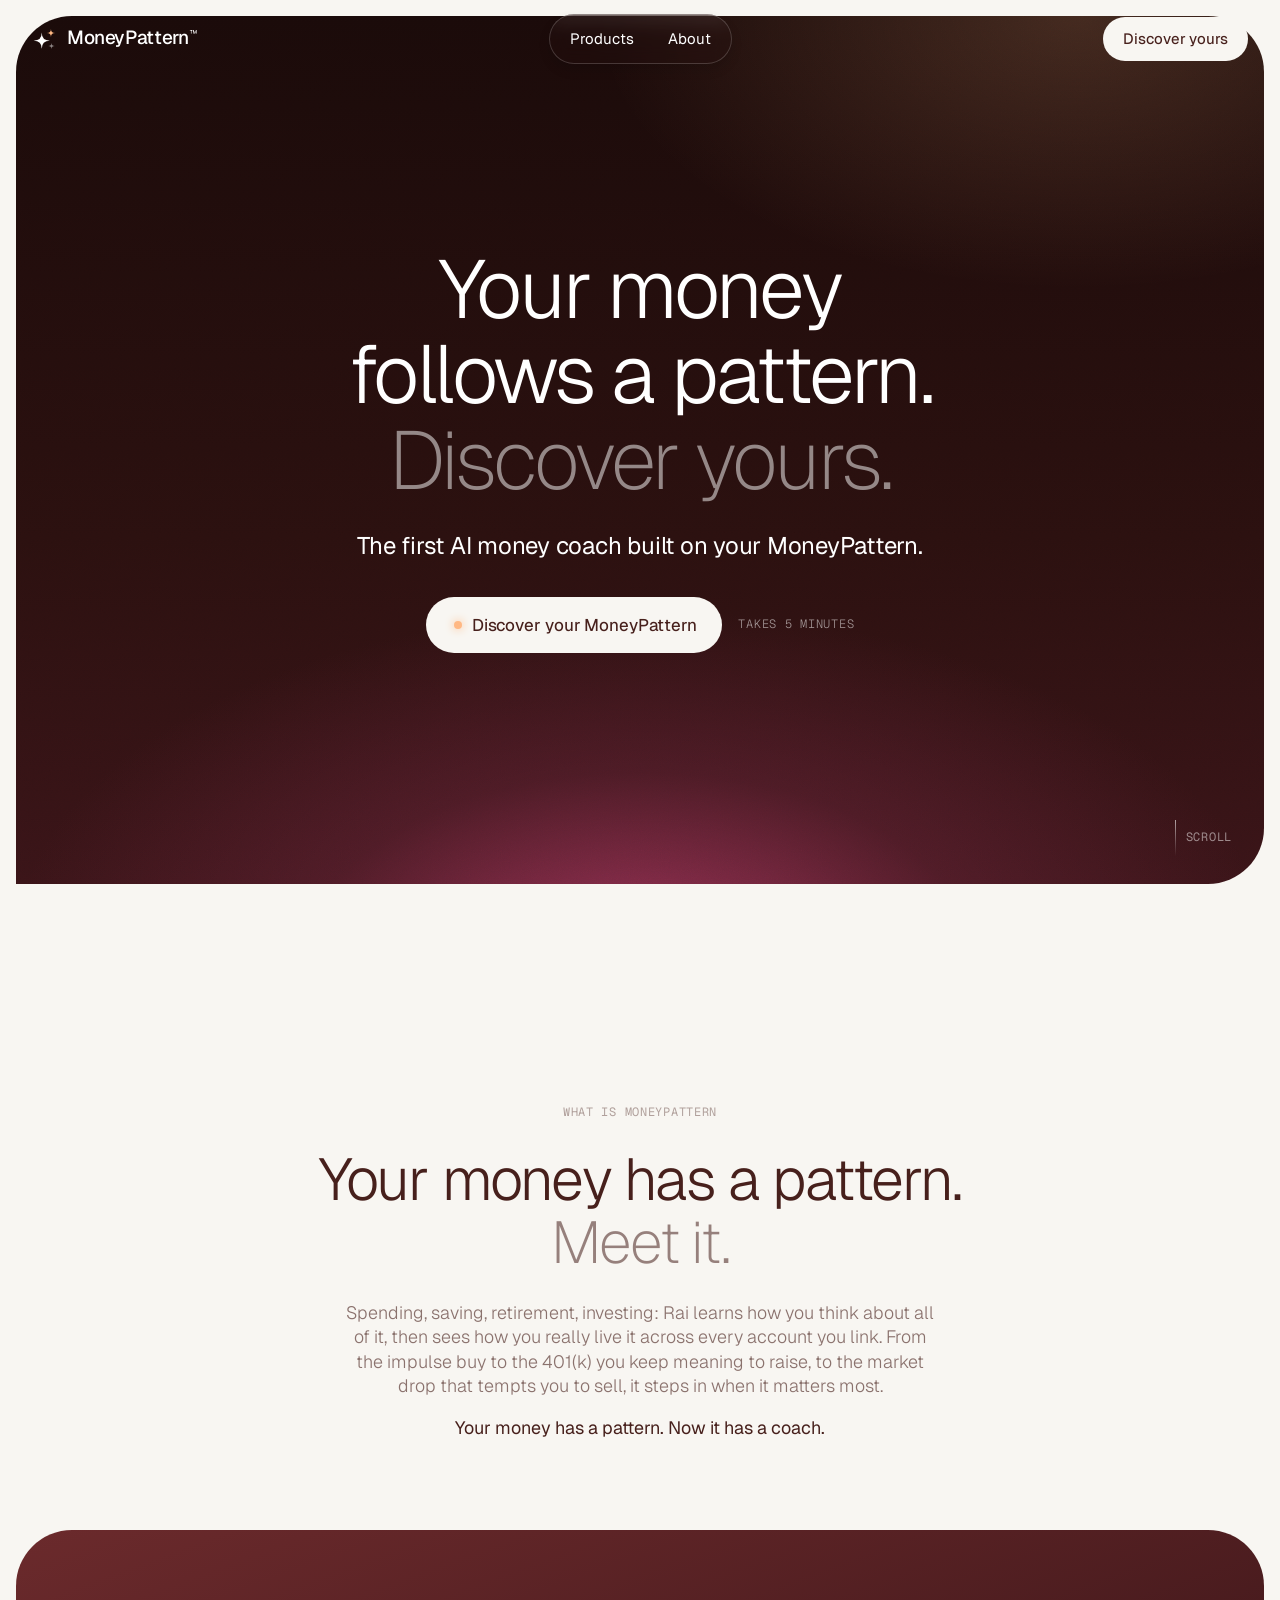
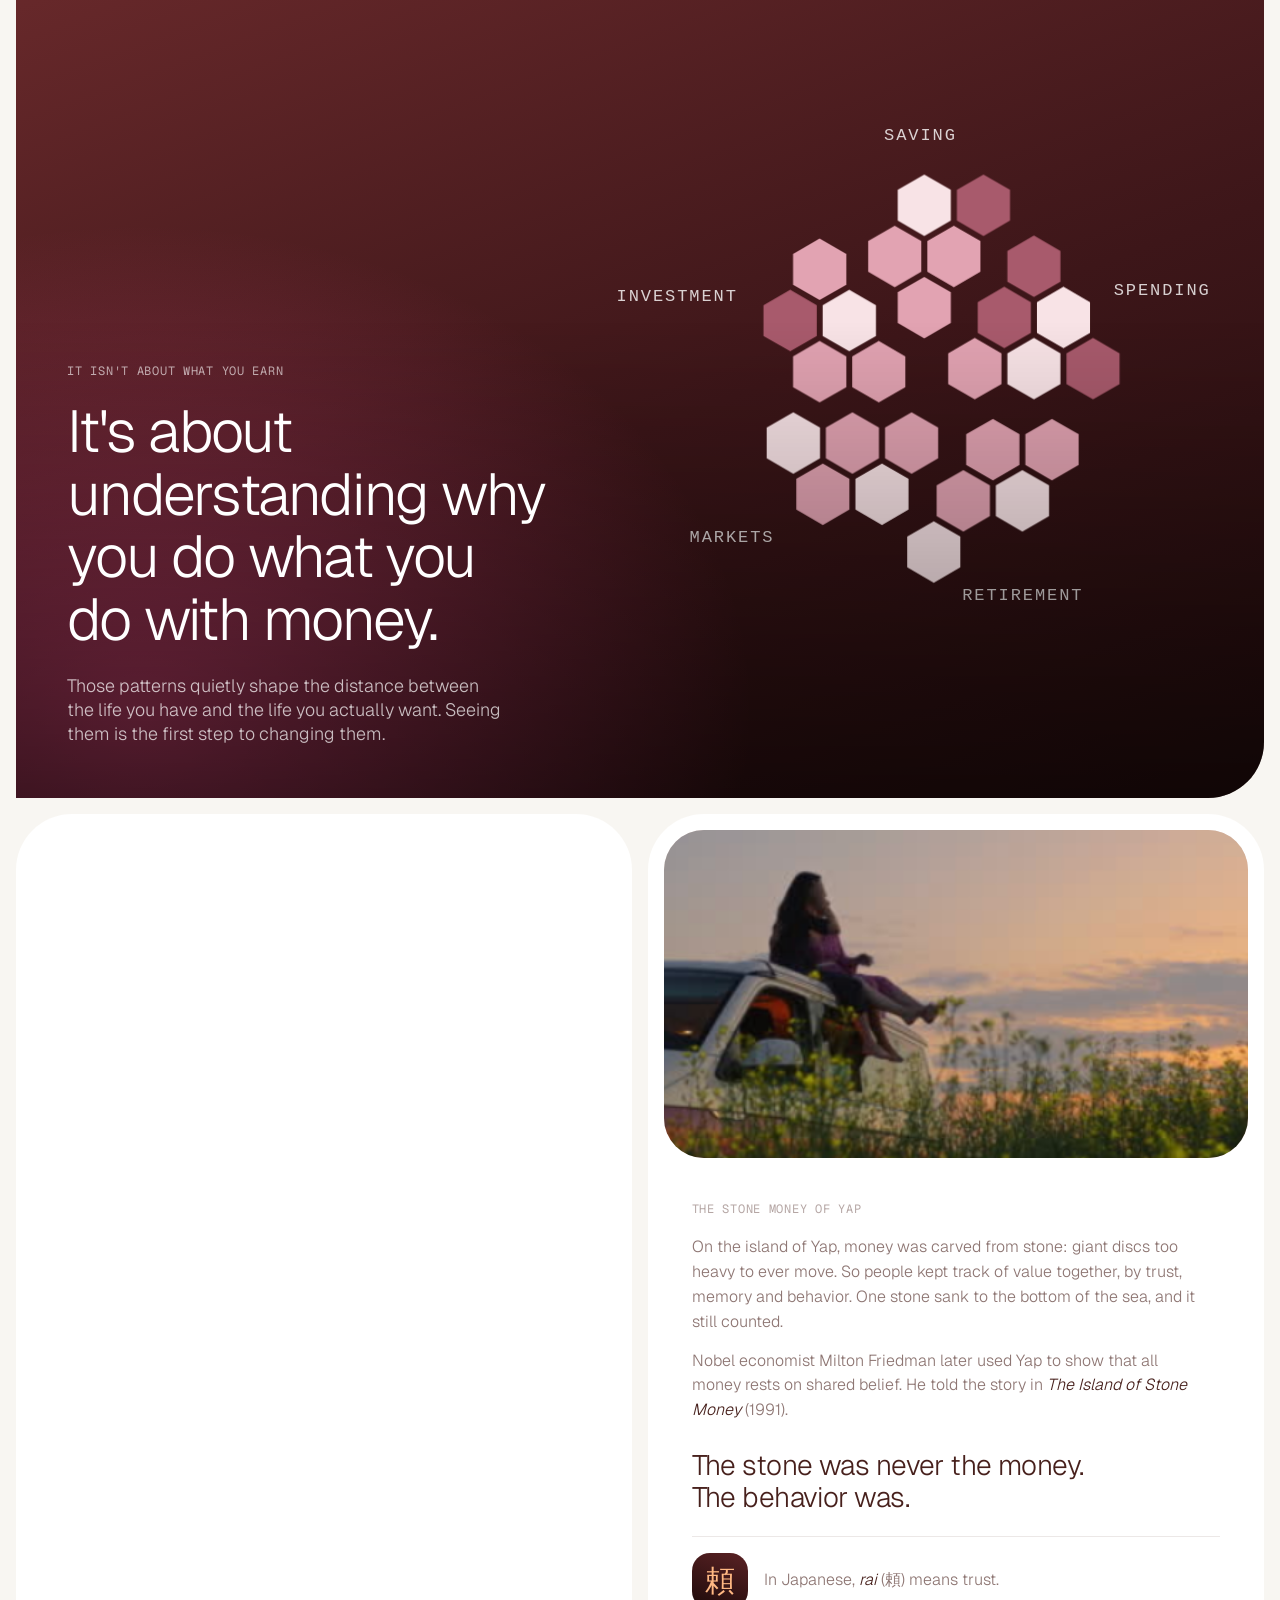
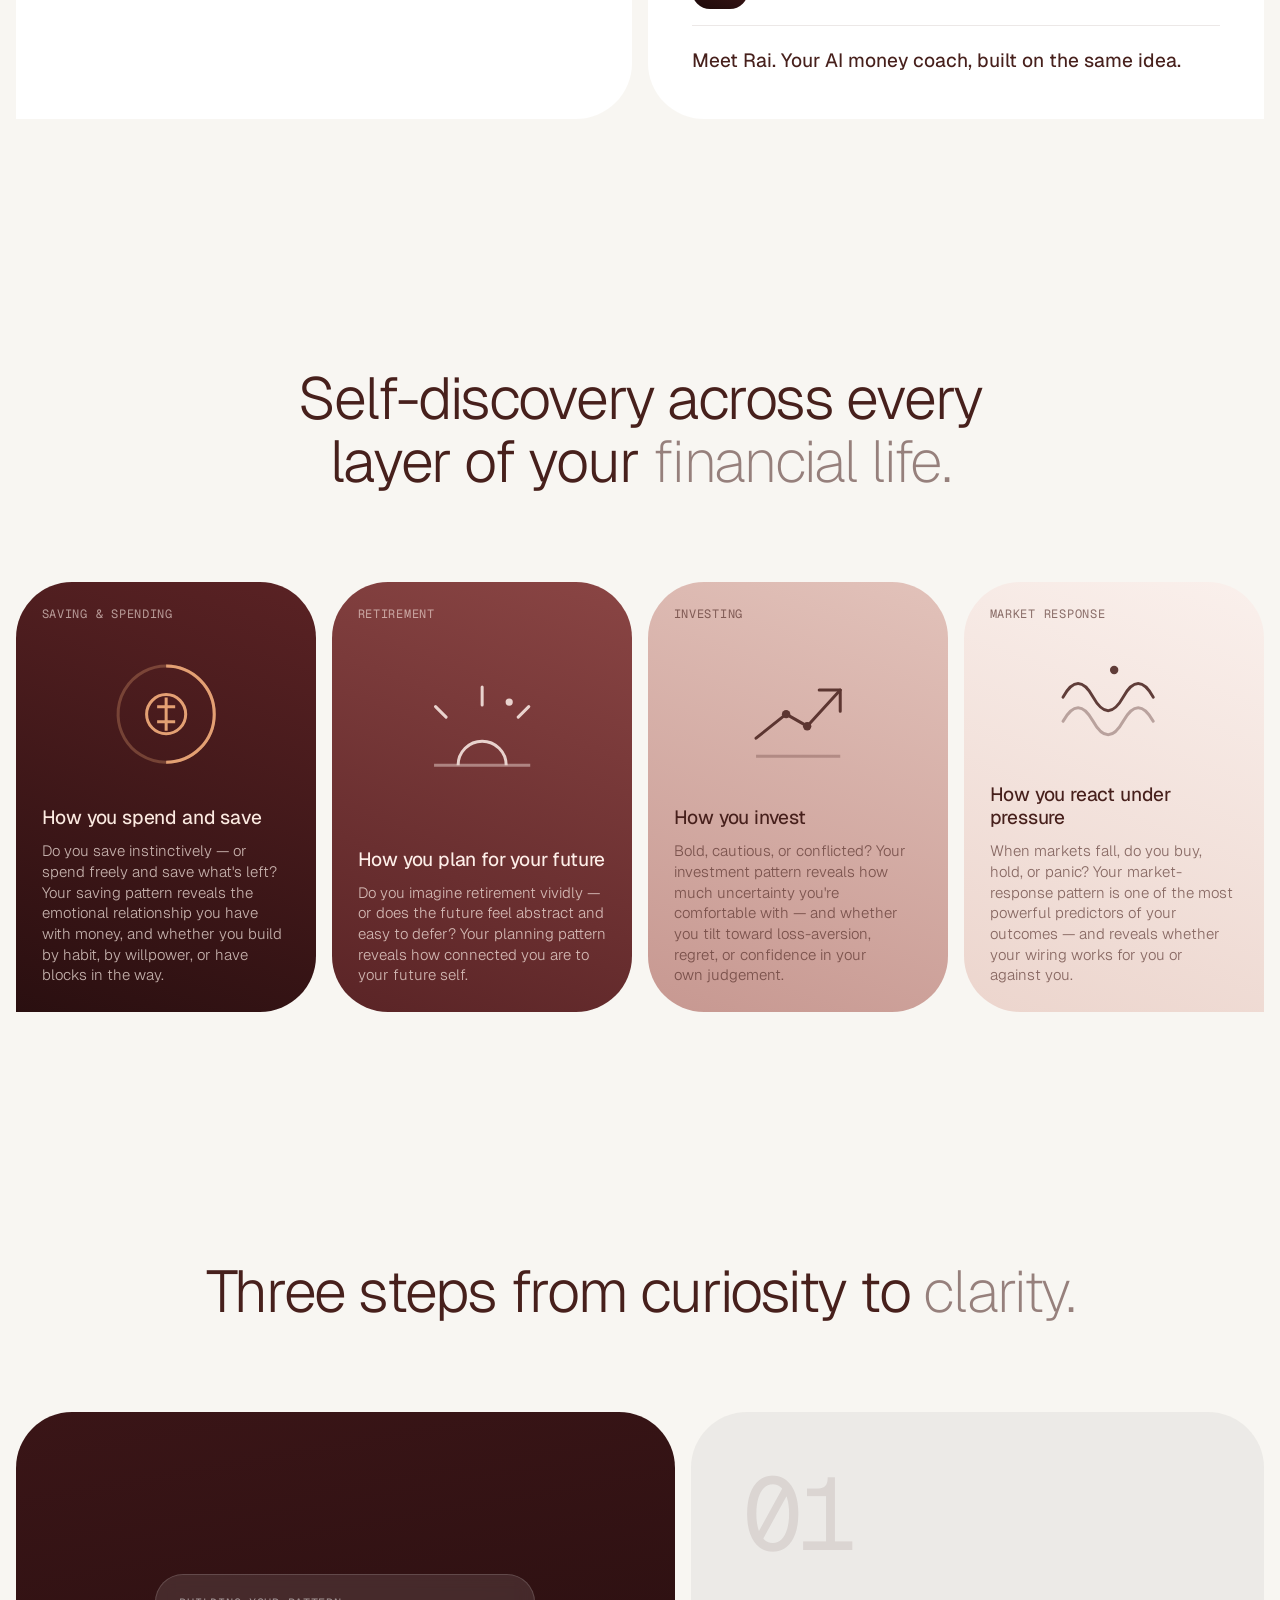
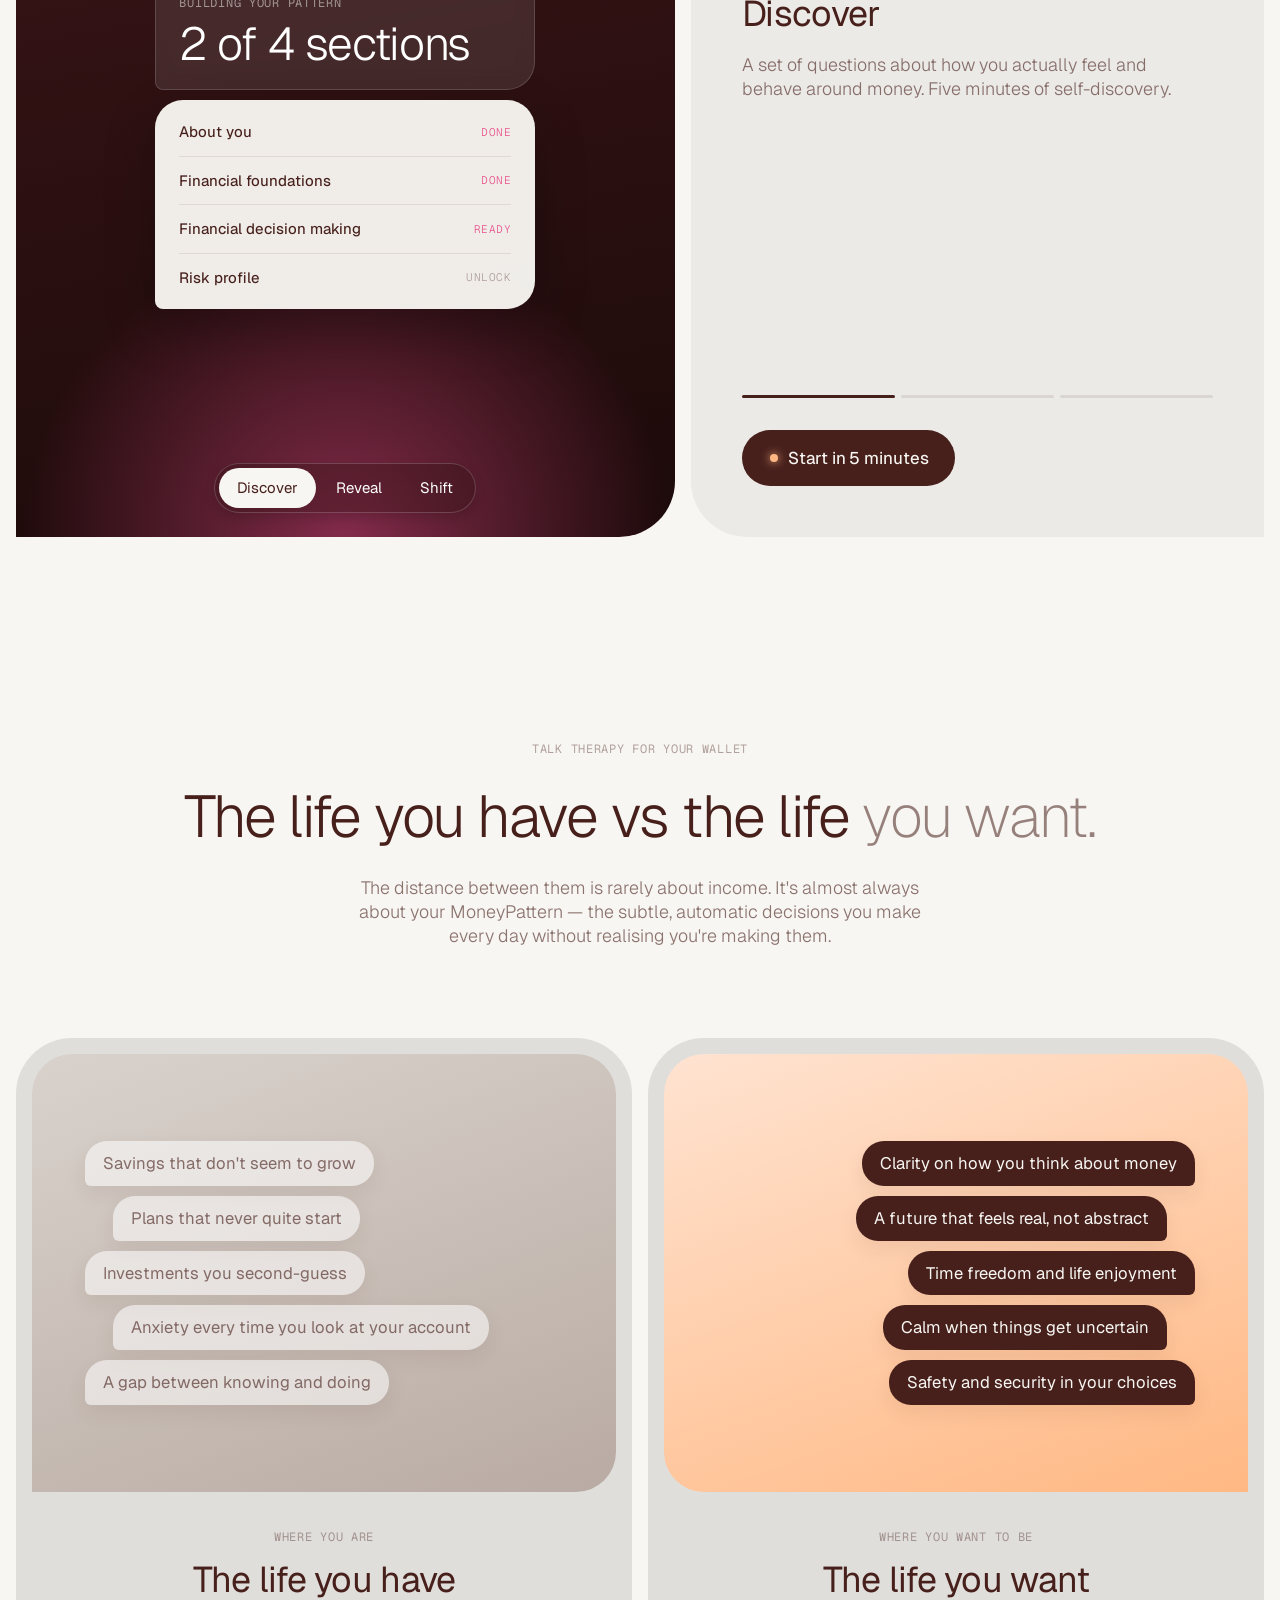
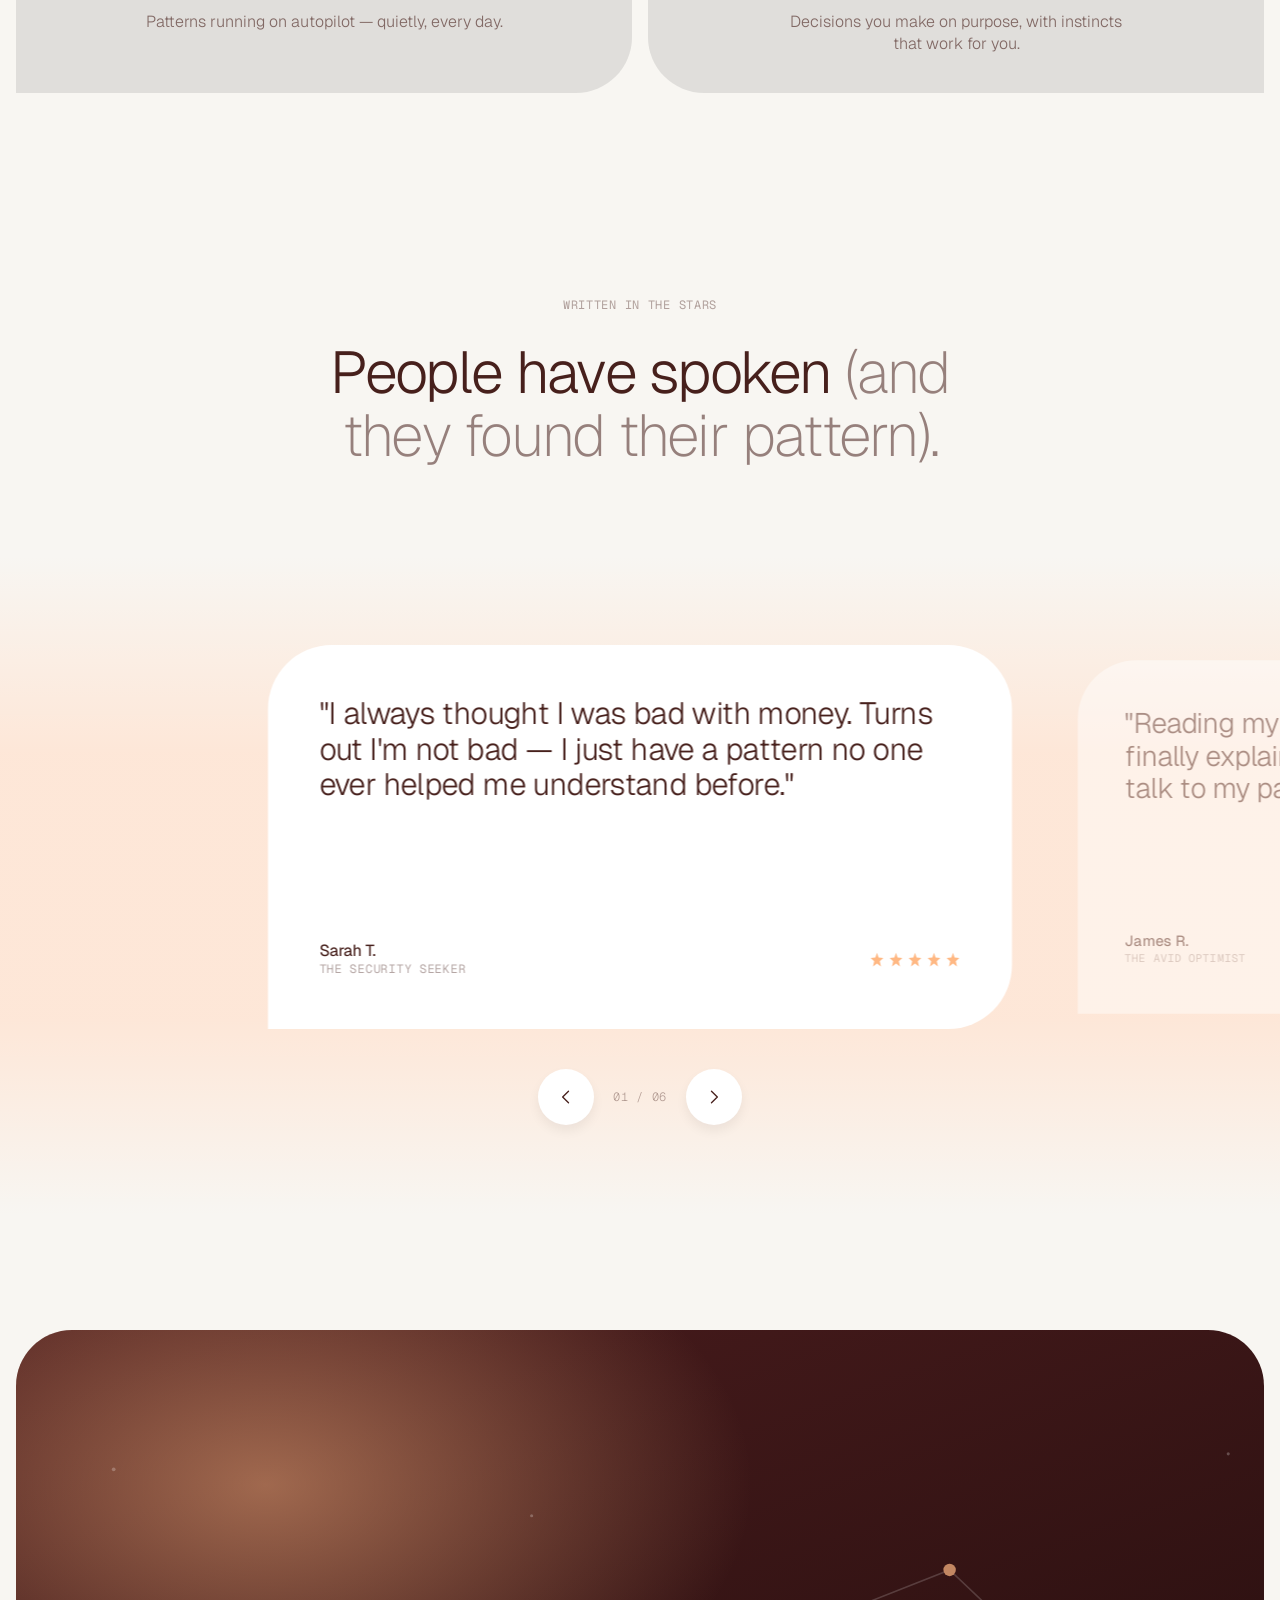
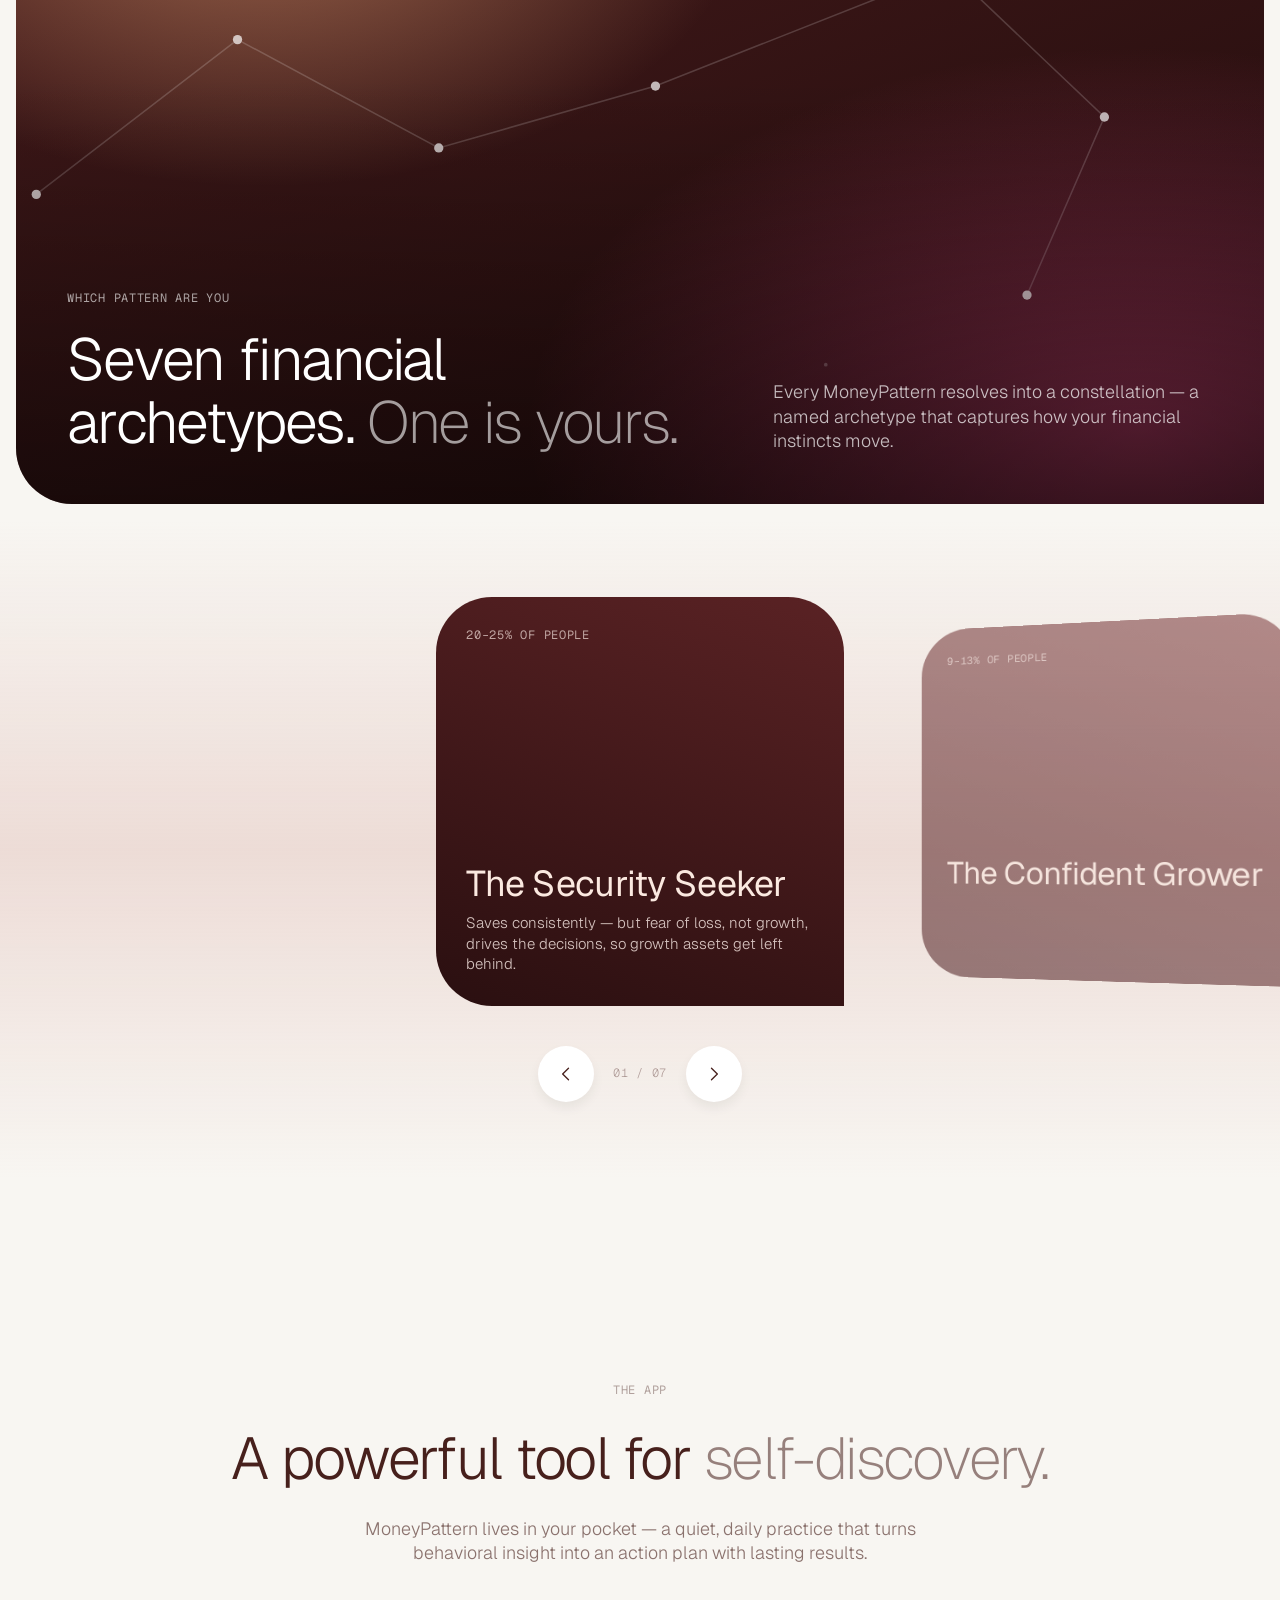
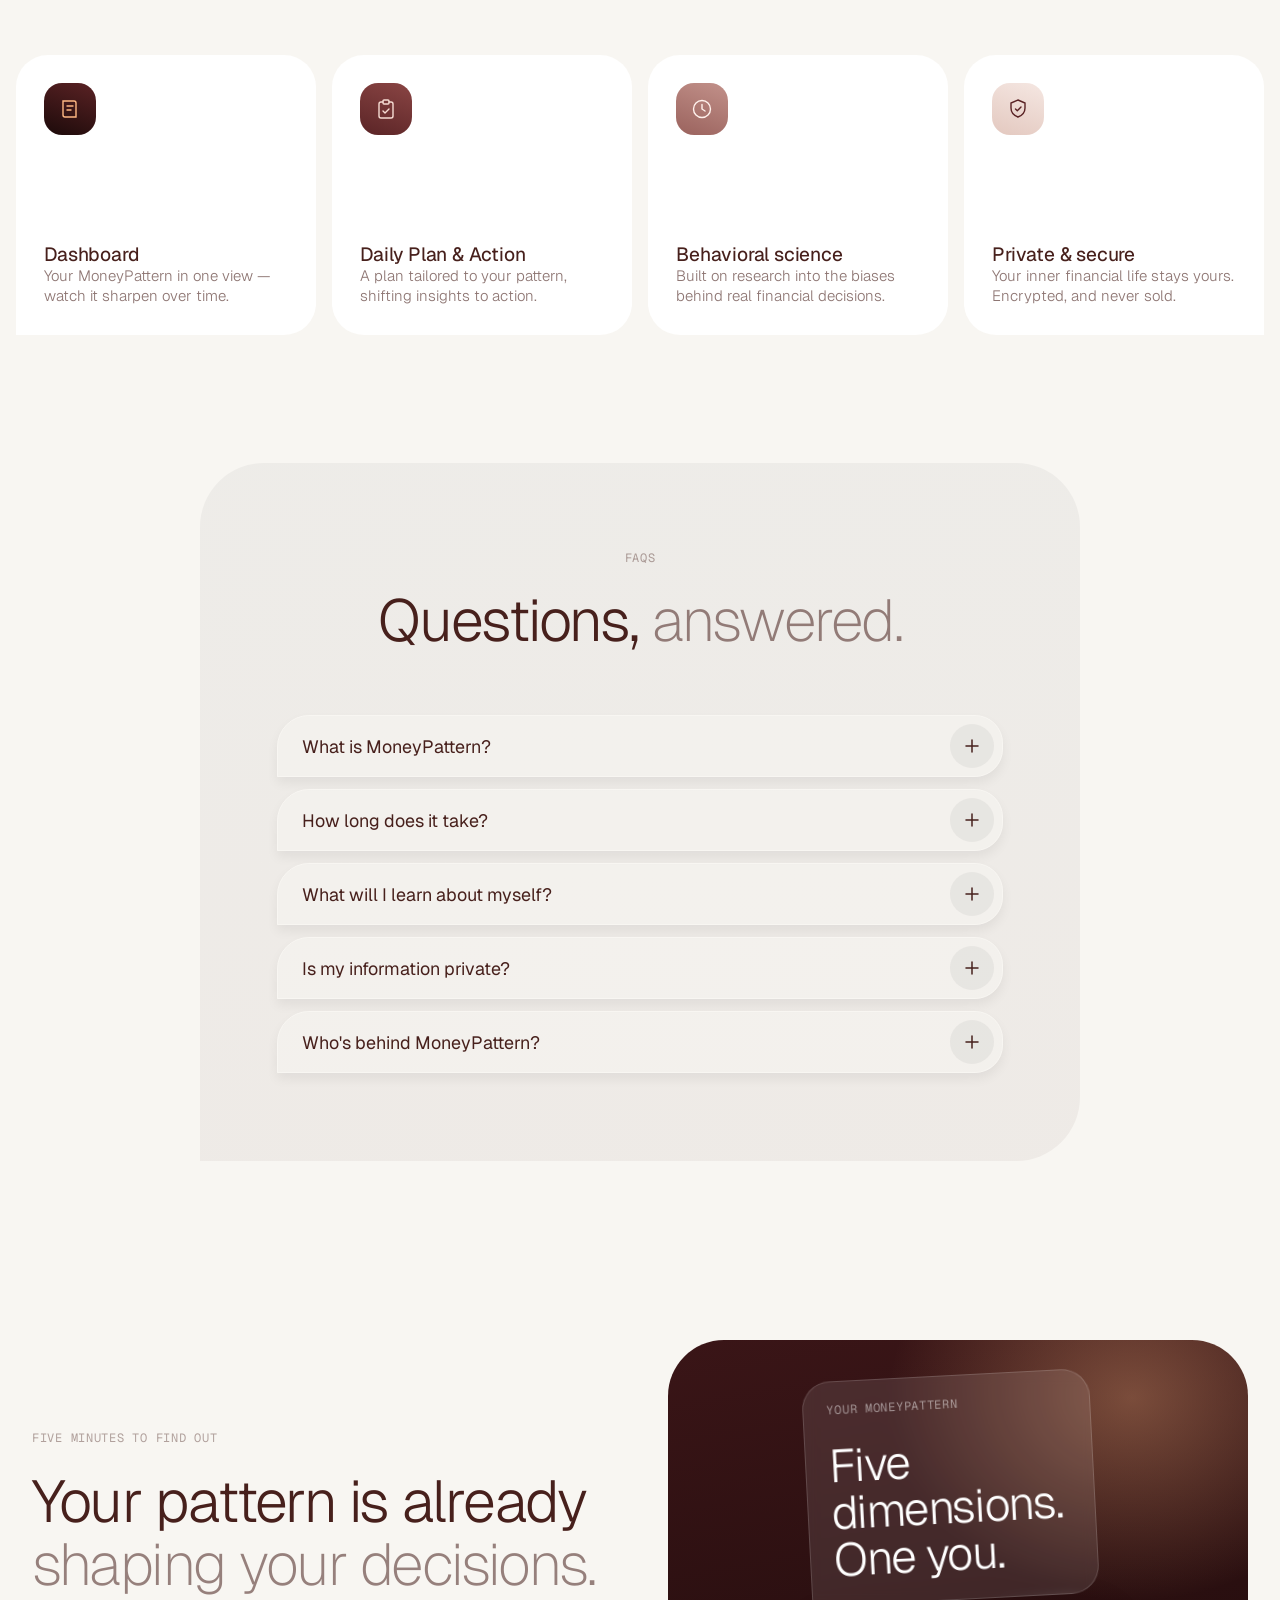
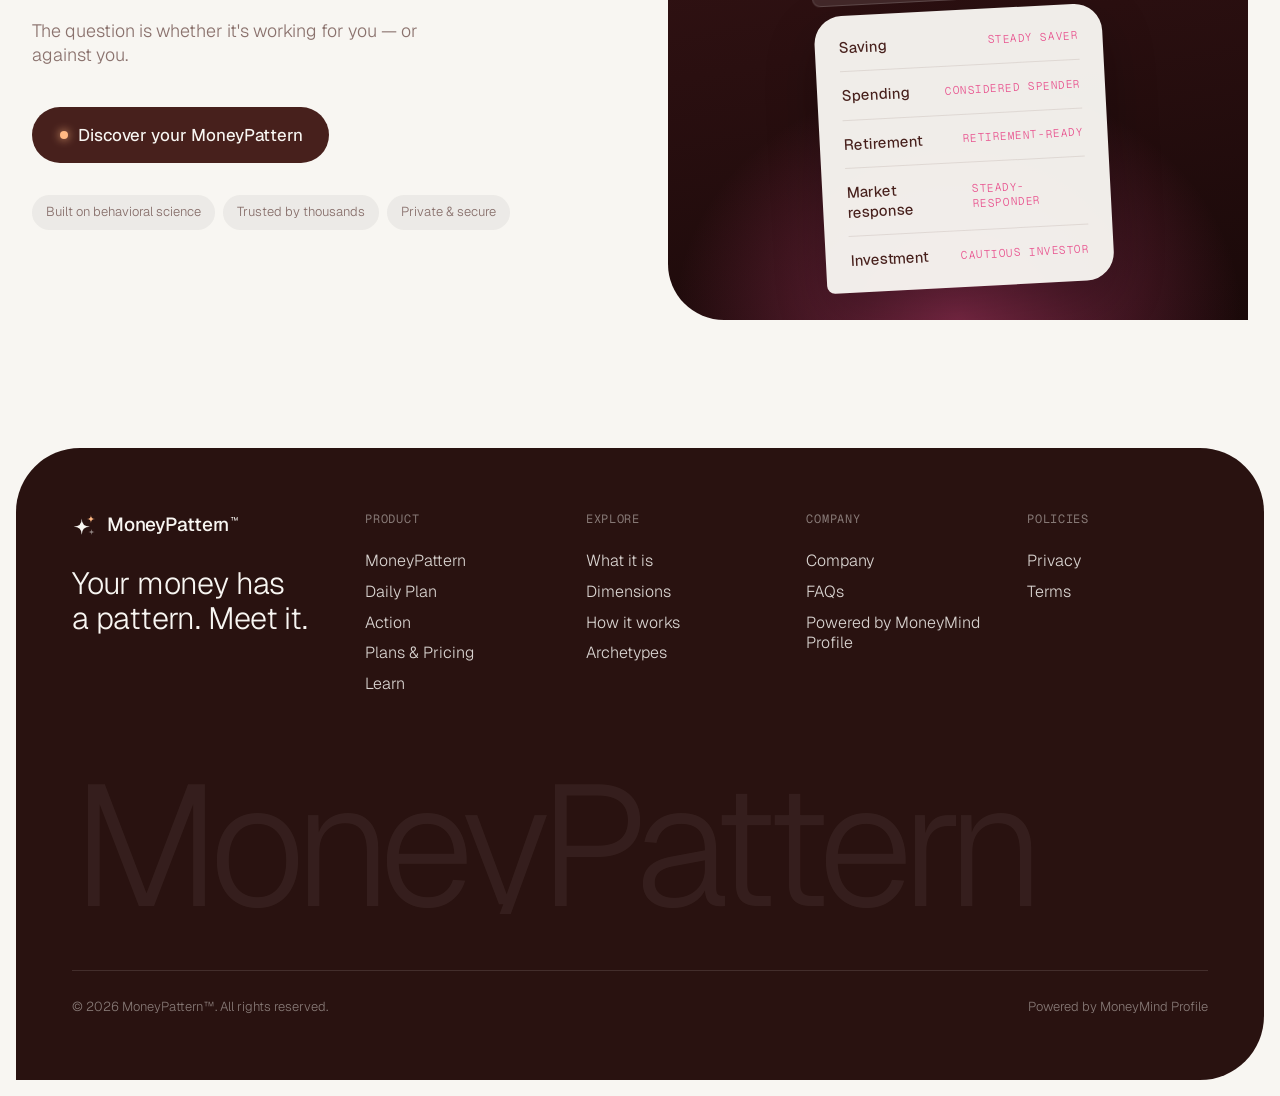
==== commit 7c1107d1: "Archetype cards in wine tonal palette; blush carousel band Co-Authored-By: Claude Opus 5.5 <noreply@" ====
--- a/index.html
+++ b/index.html
@@ -9,7 +9,7 @@
 <link rel="preconnect" href="https://fonts.googleapis.com">
 <link rel="preconnect" href="https://fonts.gstatic.com" crossorigin>
 <link href="https://fonts.googleapis.com/css2?family=Geist:wght@200..700&family=Geist+Mono:wght@400;500&display=swap" rel="stylesheet">
-<link rel="stylesheet" href="assets/site.css?v=13">
+<link rel="stylesheet" href="assets/site.css?v=15">
 </head>
 <body>
 
@@ -537,6 +537,6 @@
   </div>
 </footer>
 
-<script src="assets/site.js?v=13"></script>
+<script src="assets/site.js?v=15"></script>
 </body>
 </html>
--- a/assets/site.css
+++ b/assets/site.css
@@ -312,7 +312,7 @@
 .stars svg{width:16px;height:16px}
 
 /* archetypes (skew) */
-.arch .car{padding:clamp(48px,6vw,96px) 0;background:linear-gradient(180deg,transparent,rgba(255,184,131,.4),transparent);perspective:1600px}
+.arch .car{padding:clamp(48px,6vw,96px) 0;background:linear-gradient(180deg,transparent,rgba(217,172,164,.35),transparent);perspective:1600px}
 .arch .car-track{transform-style:preserve-3d}
 .arch .car-slide{width:min(460px,74vw);padding:0 clamp(10px,2vw,32px);opacity:.55}
 .arch .car-slide.prev{transform:rotateY(22deg) scale(.88)}
@@ -326,13 +326,16 @@
 .ar-txt h3{margin-bottom:10px}
 .ar-txt p{font-size:15px;line-height:1.38;color:var(--cocoa-60);opacity:0;transform:translateY(8px);transition:opacity .5s .2s,transform .5s .2s}
 .car-slide.on .ar-txt p{opacity:1;transform:none}
-.g1{background:linear-gradient(200deg,#fff3eb,#ffc9a3)}
-.g2{background:linear-gradient(200deg,#f3f9ec,#c6dfb9)}
-.g3{background:linear-gradient(200deg,#f1f0ff,#c9c9f2)}
-.g4{background:linear-gradient(200deg,#fbeef2,#f0bfd2)}
-.g5{background:linear-gradient(200deg,#fcffe6,#dcf2ab)}
-.g6{background:linear-gradient(200deg,#f3e9e3,#d8c3b6)}
-.g7{background:linear-gradient(200deg,#fff6e0,#ffd88f)}
+/* archetypes: one wine family, stepping darkest → lightest */
+.g1{background:linear-gradient(200deg,#5a2224,#2a0f10);color:#fbe9e0}
+.g2{background:linear-gradient(200deg,#7a3537,#4a1b1d);color:#fbe9e0}
+.g3{background:linear-gradient(200deg,#9a5654,#6e3433);color:#fdeee8}
+.g4{background:linear-gradient(200deg,#bb7f79,#94594f);color:#fff4ef}
+.g5{background:linear-gradient(200deg,#d9aca4,#bd8a82)}
+.g6{background:linear-gradient(200deg,#ecd0c9,#d9b2a9)}
+.g7{background:linear-gradient(200deg,#faf0ec,#ecd5cd)}
+.g1 .t-mono,.g2 .t-mono,.g3 .t-mono,.g4 .t-mono{color:rgba(253,238,232,.65)}
+.g1 .ar-txt p,.g2 .ar-txt p,.g3 .ar-txt p,.g4 .ar-txt p{color:rgba(253,238,232,.8)}
 
 /* ═════════ APP FEATURES GRID ═════════ */
 .grid4{padding:0 var(--slim);display:grid;gap:var(--slim);grid-template-columns:repeat(4,1fr)}
